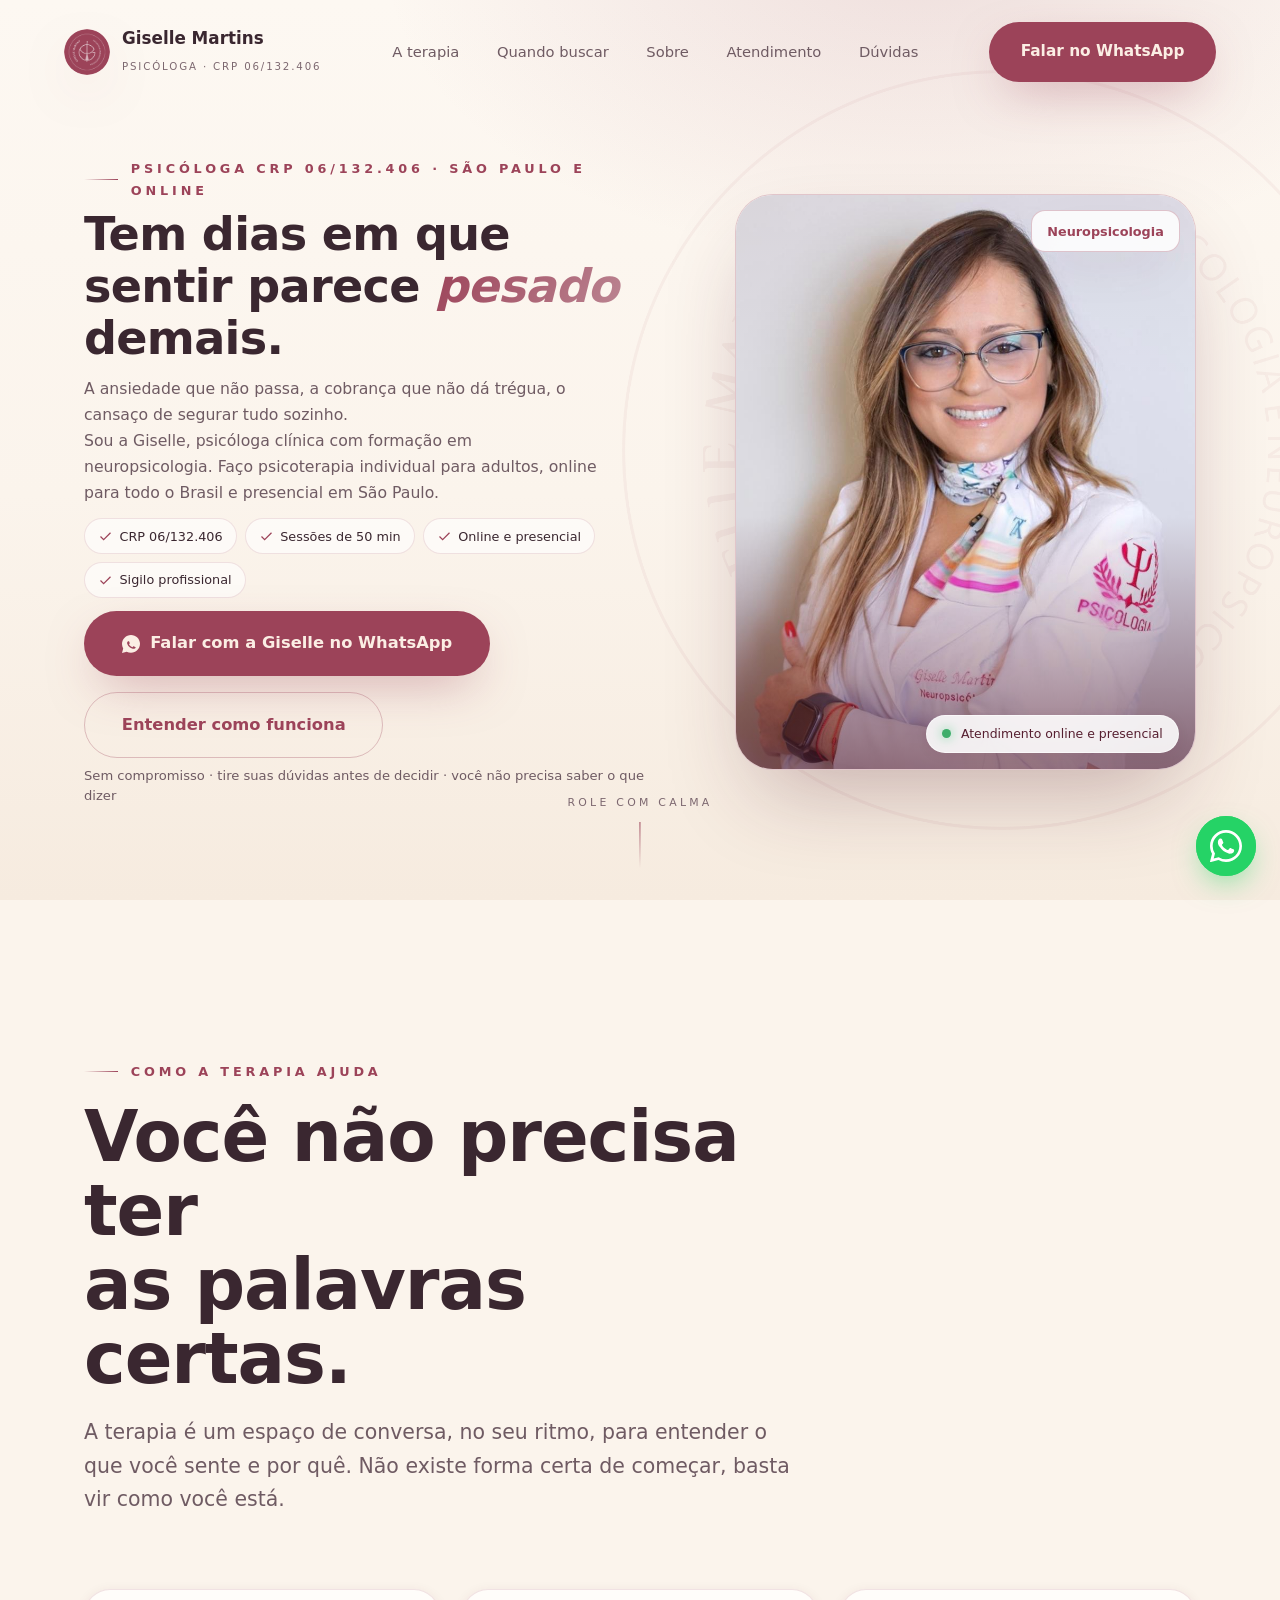
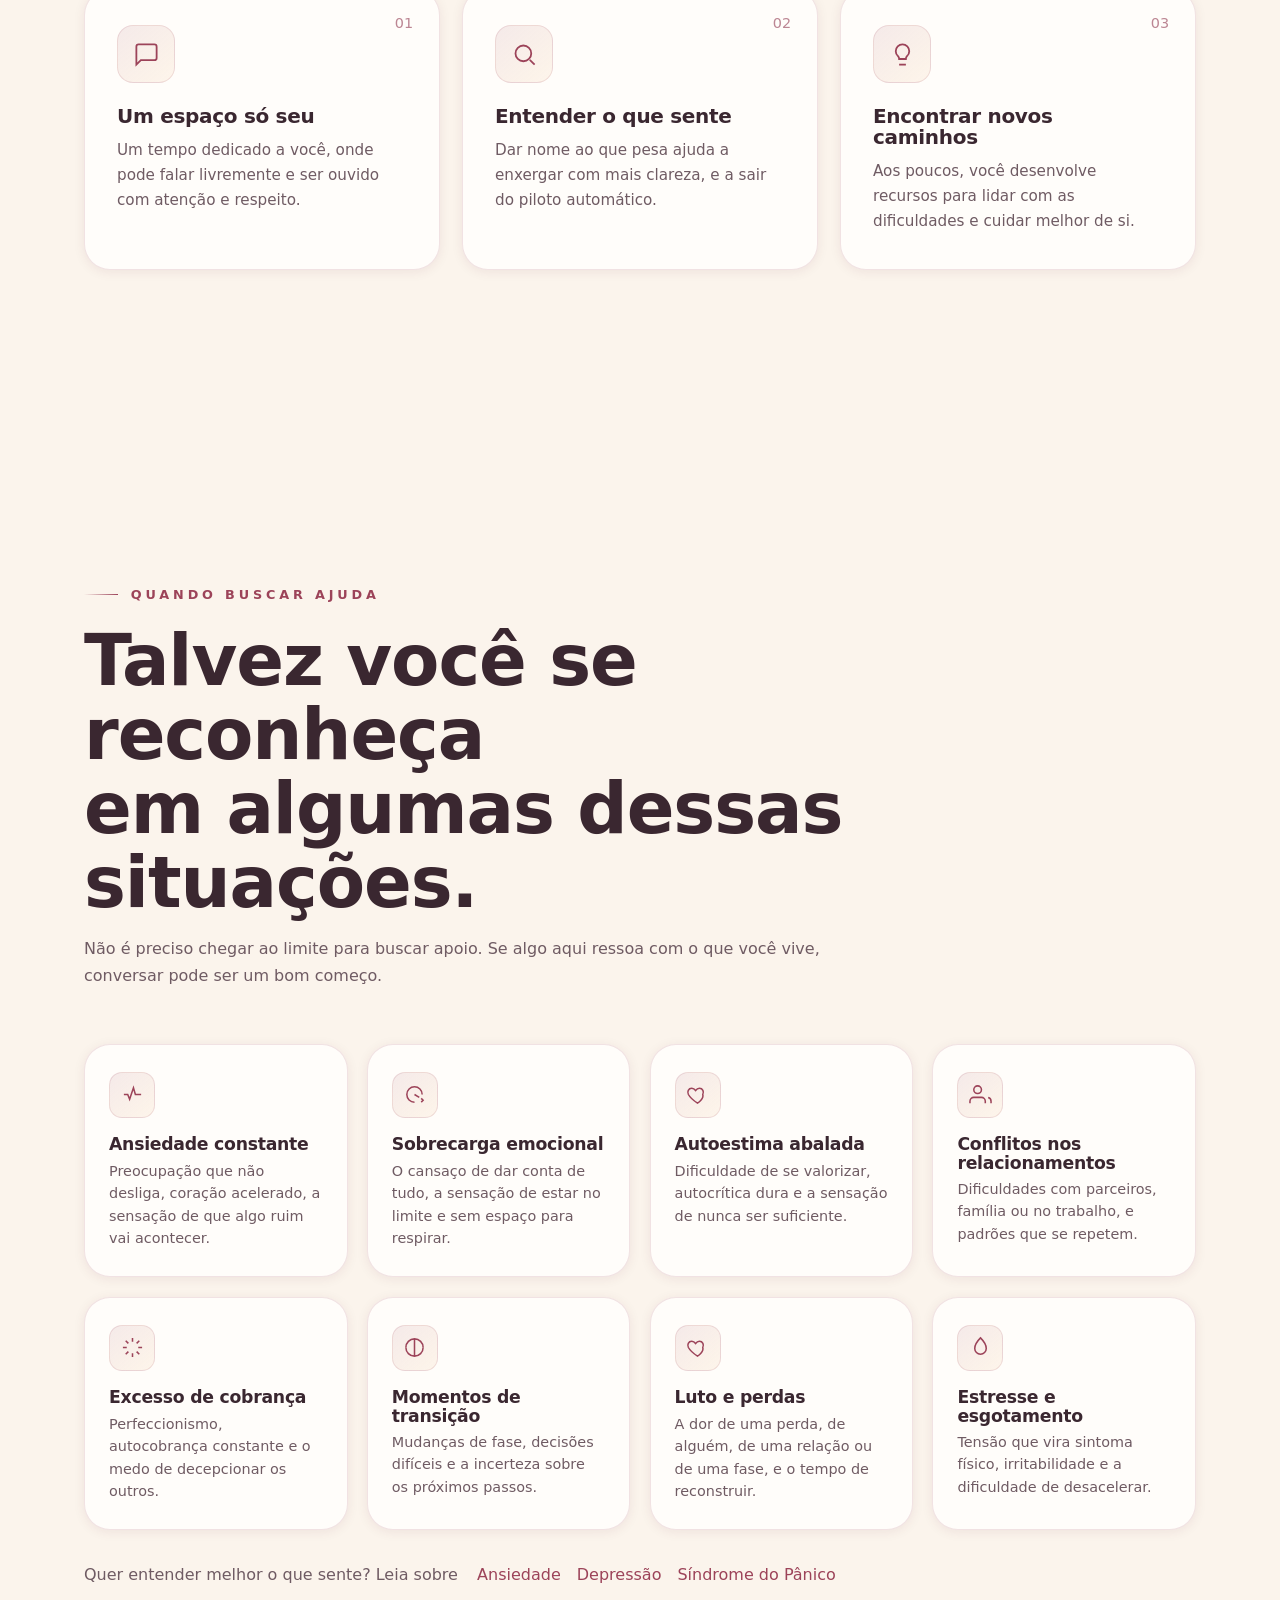
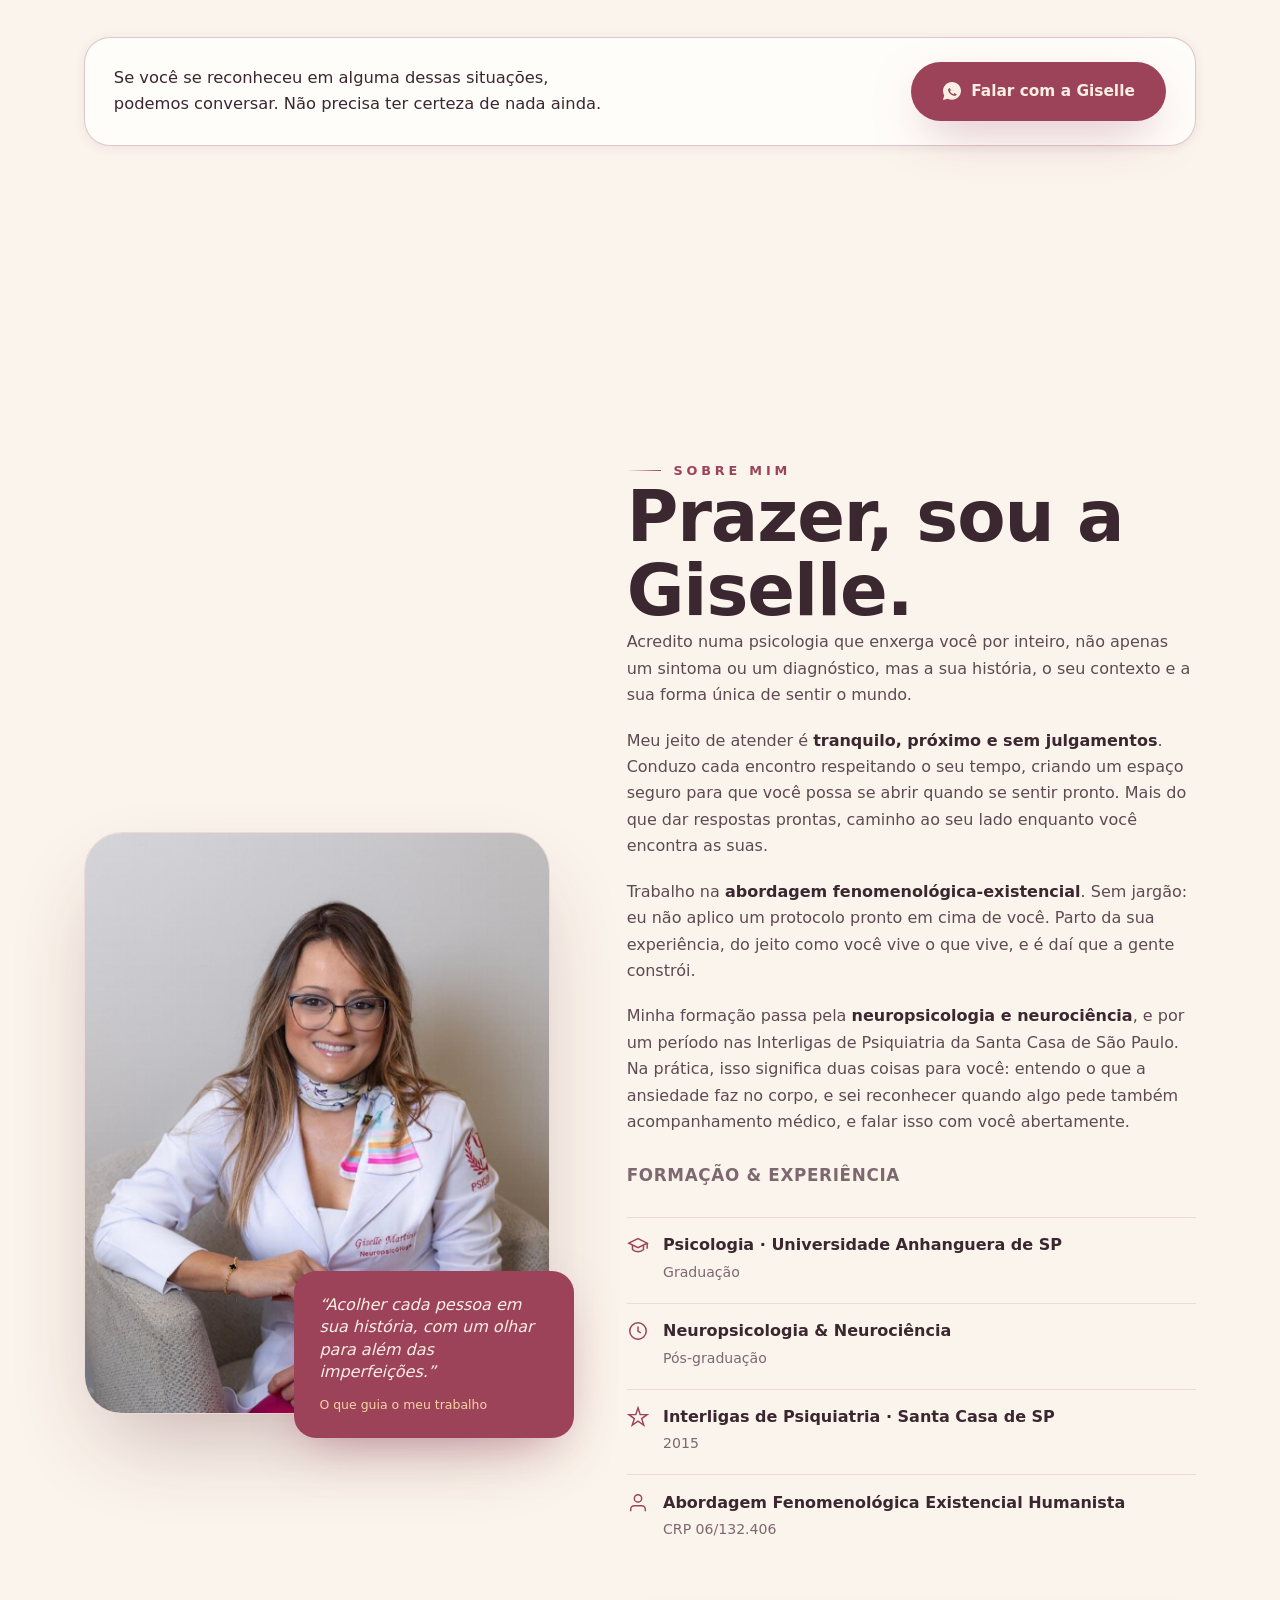
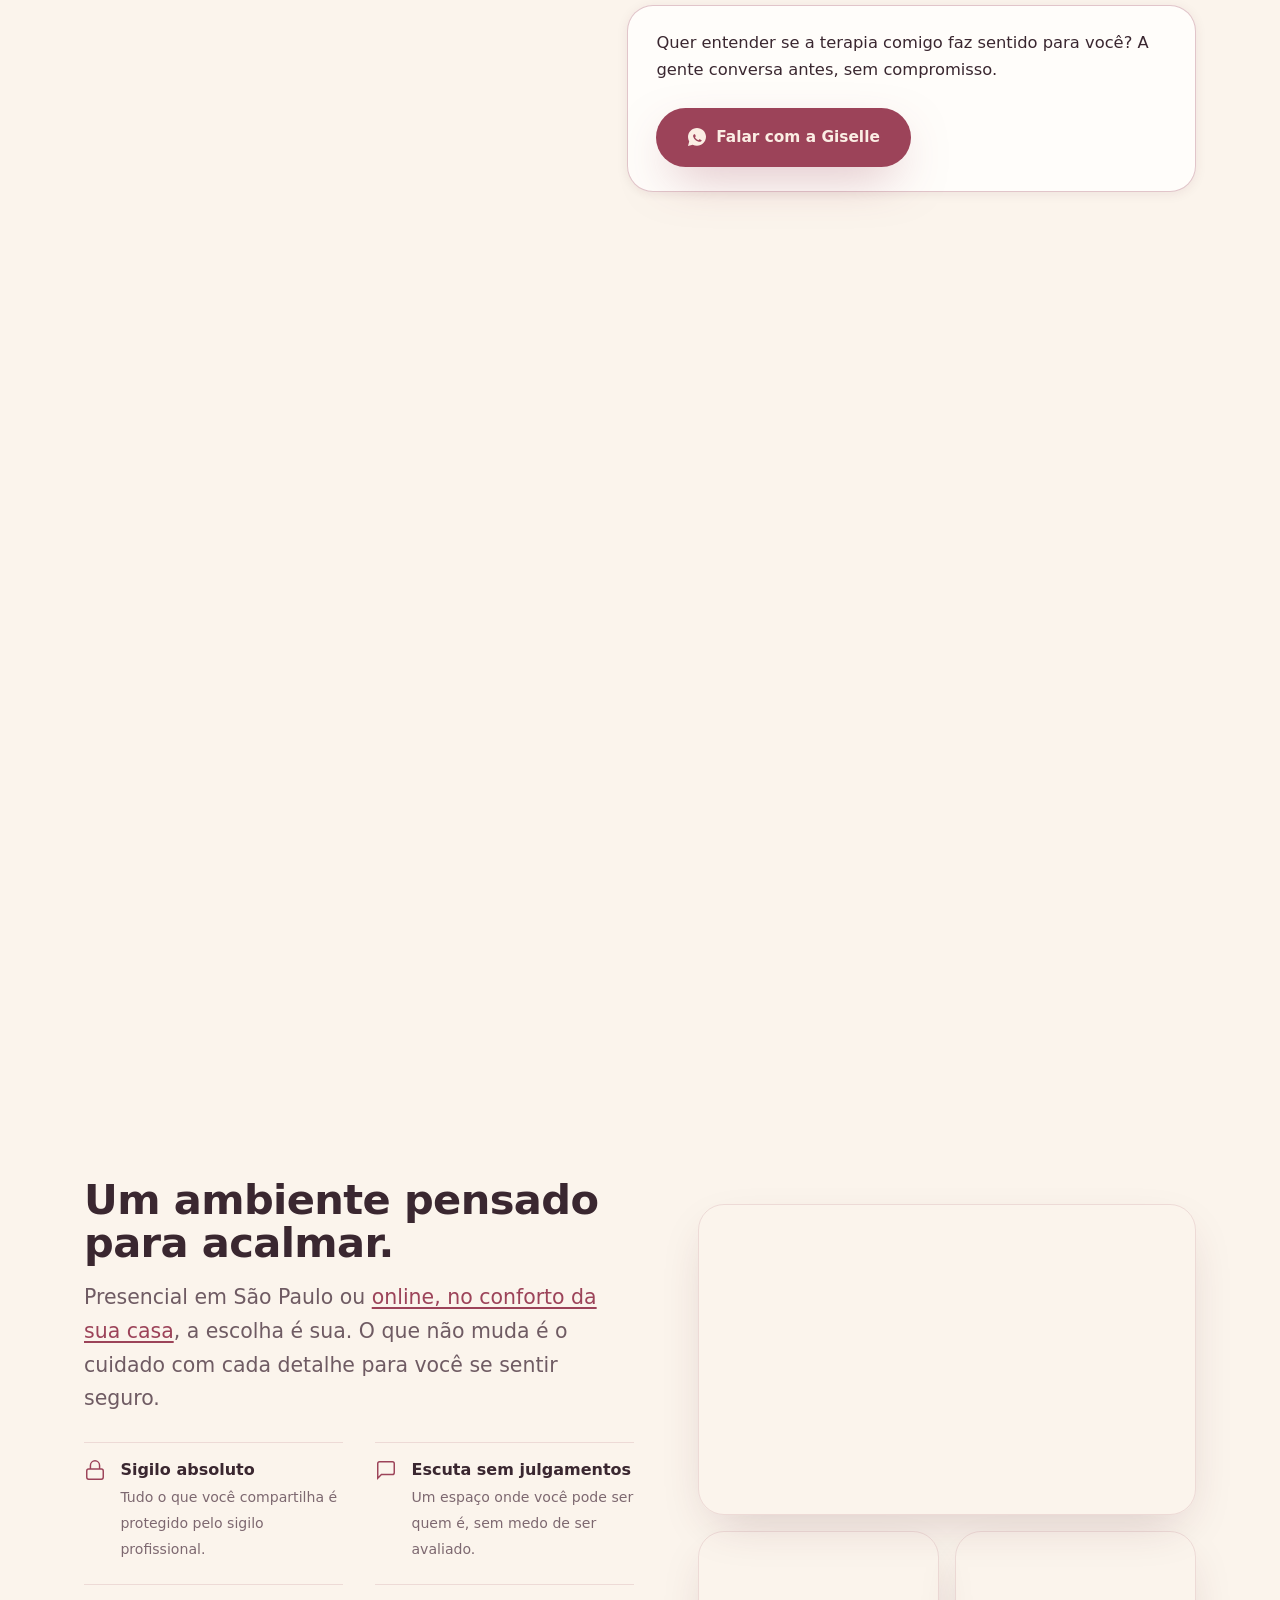
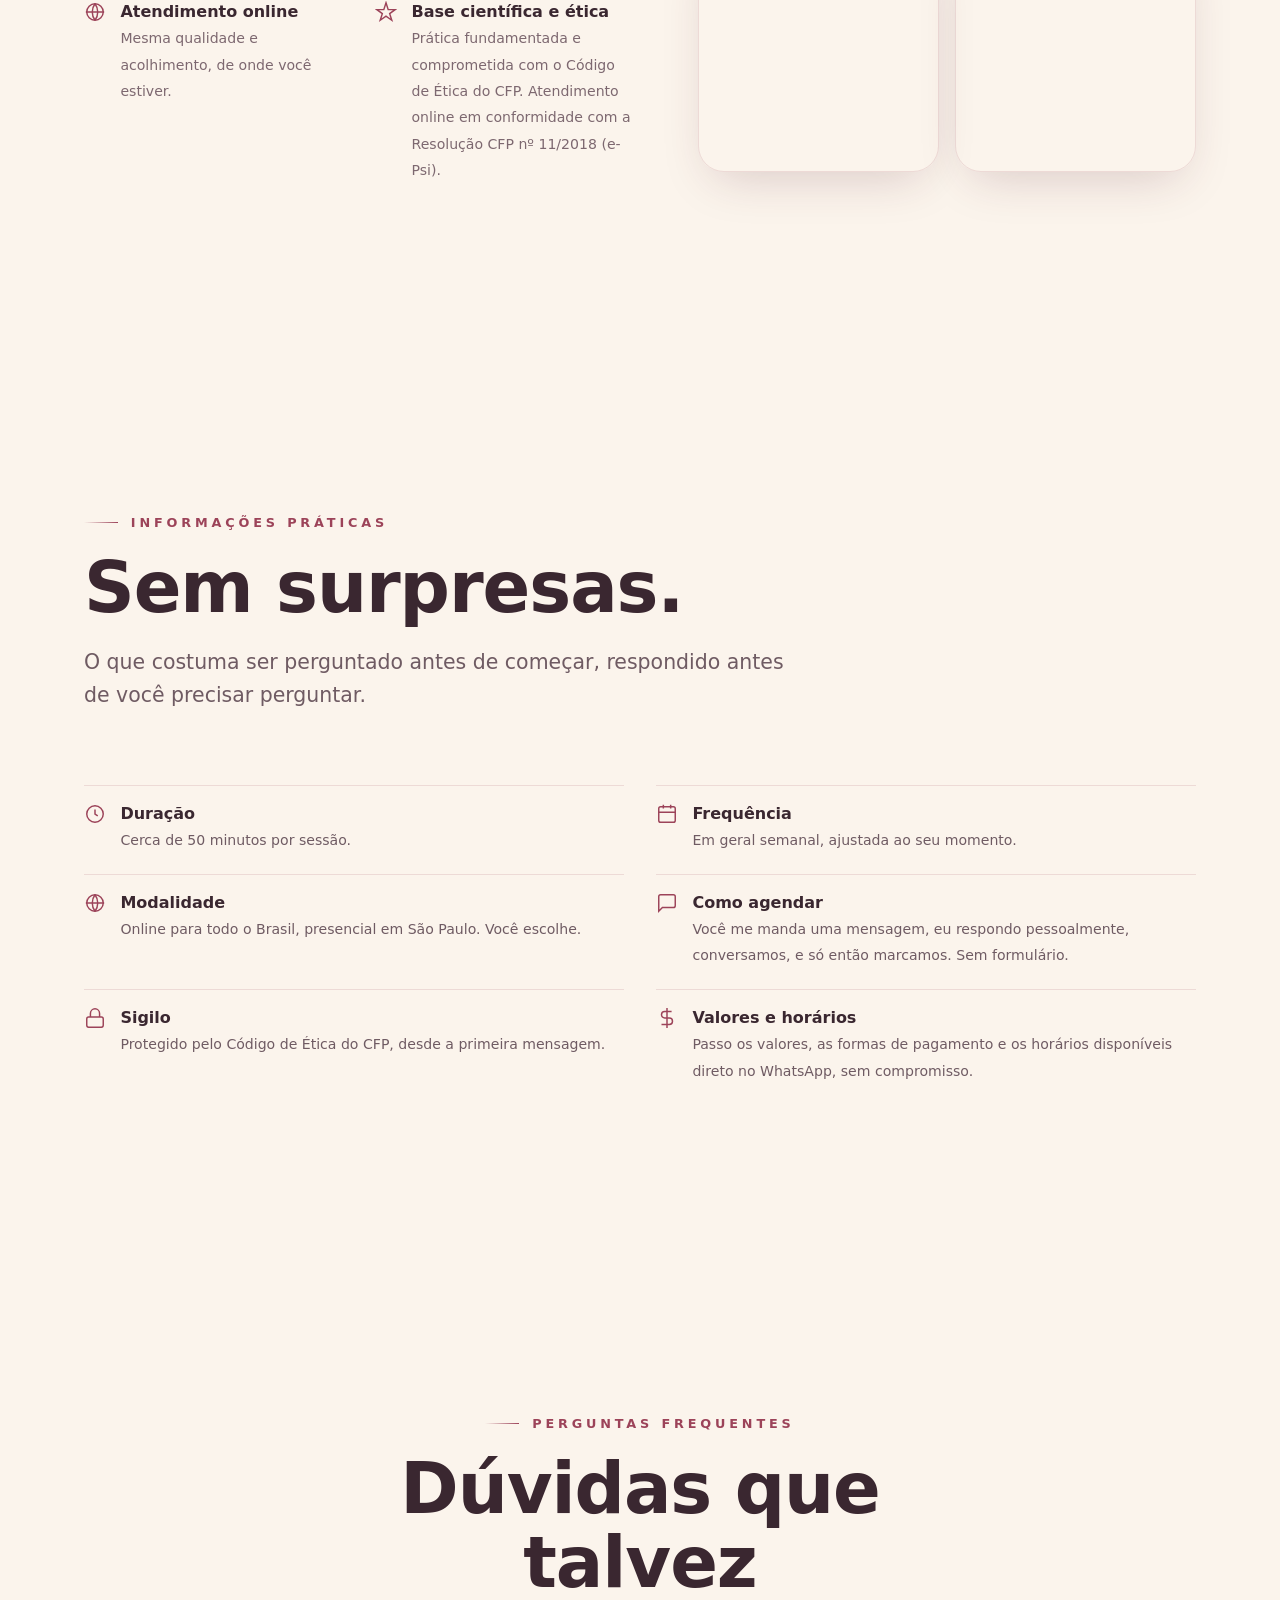
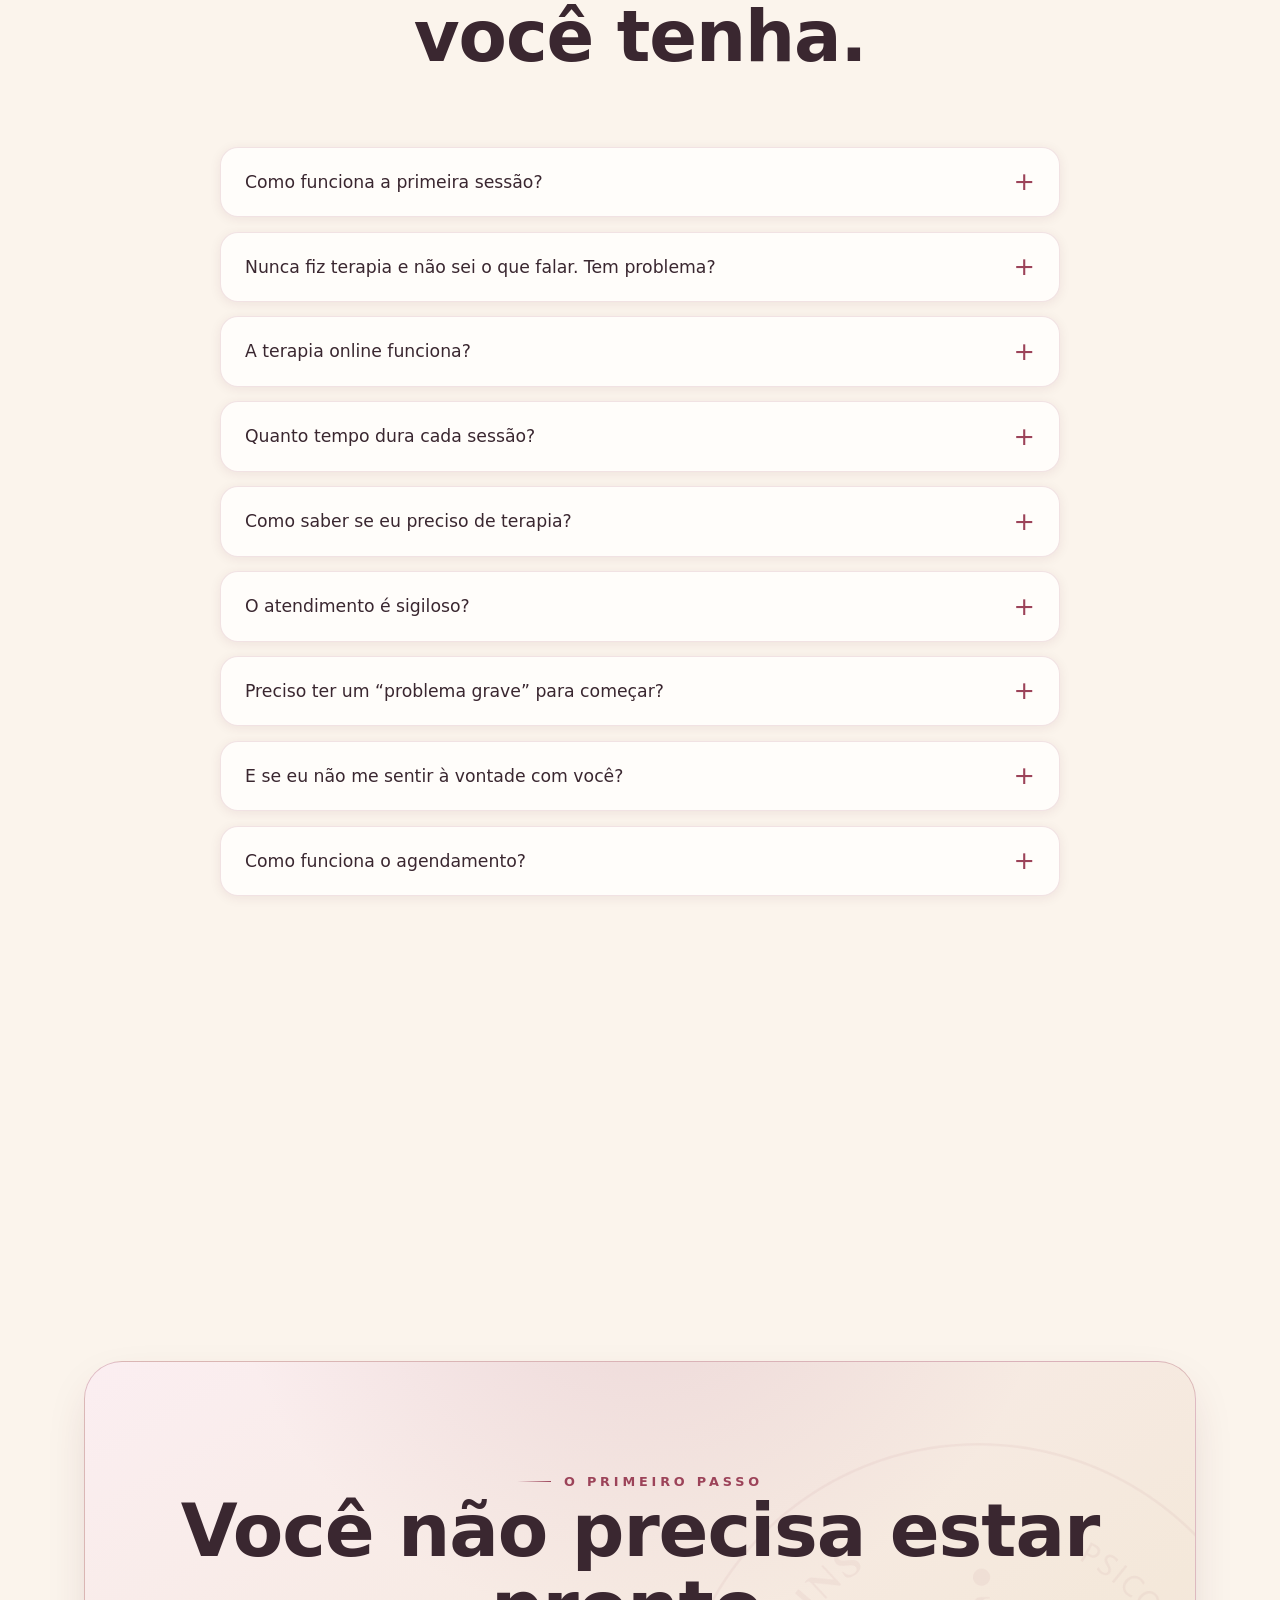
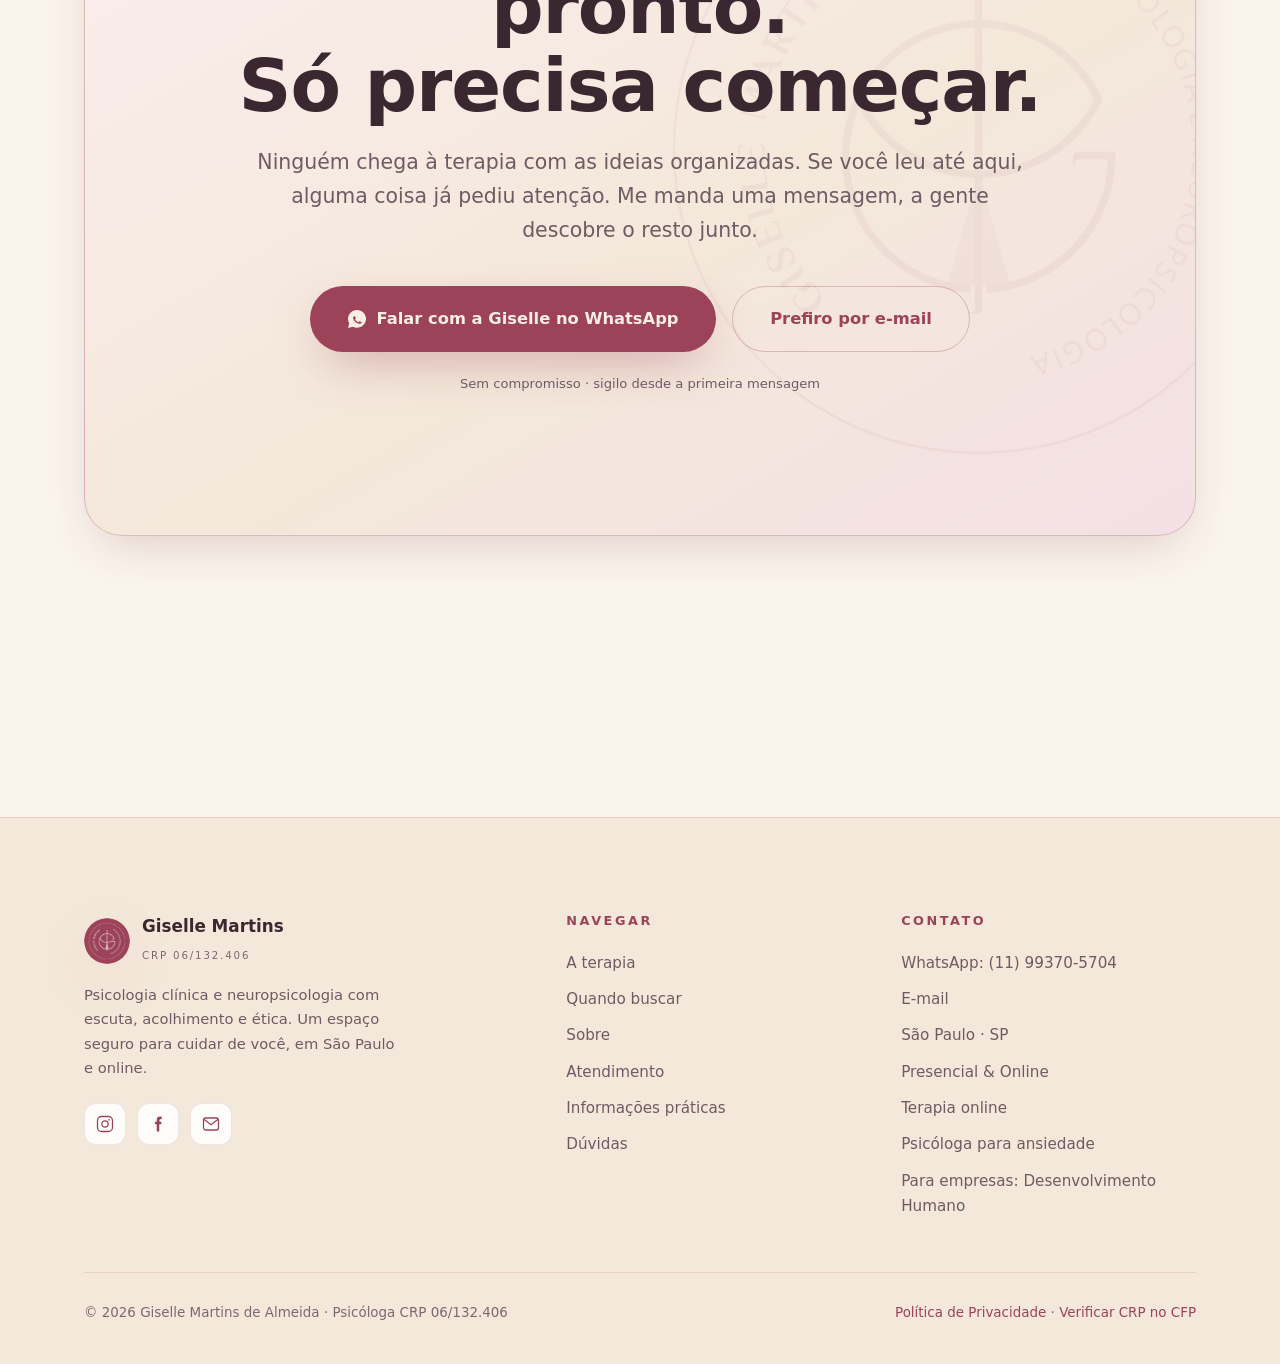
==== index.html @ bb8a92fe "Reestrutura o site para conversão: dobra, CTAs, tracking e páginas de aquisição Primeira dobra - CTA" ====
<!DOCTYPE html>
<html lang="pt-BR">
<head>
  <meta charset="UTF-8" />
  <meta name="viewport" content="width=device-width, initial-scale=1.0" />
  <!-- Google tag (gtag.js) -->
  <script async src="https://www.googletagmanager.com/gtag/js?id=G-RFCD1X5SDE"></script>
  <script>
    window.dataLayer = window.dataLayer || [];
    function gtag(){dataLayer.push(arguments);}
    gtag('js', new Date());
    gtag('config', 'G-RFCD1X5SDE');
  </script>
  <title>Psicóloga em São Paulo e Online | Giselle Martins, CRP 06/132.406</title>
  <meta name="description" content="Psicoterapia para ansiedade, sobrecarga e autoestima, com escuta e sem julgamentos. Giselle Martins, psicóloga clínica e neuropsicóloga (CRP 06/132.406). Online e presencial em São Paulo. Fale pelo WhatsApp, sem compromisso." />
  <meta name="author" content="Giselle Martins de Almeida" />
  <meta name="theme-color" content="#9c4359" />
  <link rel="canonical" href="https://psicologagisellemartins.com.br/" />
  <link rel="shortcut icon" href="assets/img/gm-logo.png" type="image/png" />
  <link rel="apple-touch-icon" href="apple-touch-icon.png" />

  <meta property="og:title" content="Giselle Martins · Psicologia clínica e Neuropsicologia" />
  <meta property="og:description" content="Um espaço de escuta e acolhimento para atravessar a ansiedade, a sobrecarga e os conflitos internos. Terapia online e presencial em São Paulo." />
  <meta property="og:type" content="website" />
  <meta property="og:locale" content="pt_BR" />
  <meta property="og:url" content="https://psicologagisellemartins.com.br/" />
  <meta property="og:image" content="https://psicologagisellemartins.com.br/assets/img/giselle-hero.jpg" />
  <meta name="twitter:card" content="summary_large_image" />
  <meta name="twitter:title" content="Giselle Martins · Psicologia clínica e Neuropsicologia" />
  <meta name="twitter:description" content="Um espaço de escuta e acolhimento para atravessar a ansiedade, a sobrecarga e os conflitos internos. Terapia online e presencial em São Paulo." />
  <meta name="twitter:image" content="https://psicologagisellemartins.com.br/assets/img/giselle-hero.jpg" />

  <link rel="preconnect" href="https://api.fontshare.com" crossorigin />
  <link rel="stylesheet" href="https://api.fontshare.com/v2/css?f[]=clash-display@400,500,600,700&f[]=satoshi@300,400,500,700&display=swap" />
  <link rel="stylesheet" href="assets/css/main.css" />

  <!-- TODO: CONFIRMAR COM GISELLE — assim que o endereço do consultório e os
       horários forem confirmados, preencher "streetAddress", "postalCode",
       "geo", "openingHoursSpecification" e "priceRange". Sem esses campos o
       perfil não é elegível ao pacote local do Google. Não preencher com
       dado presumido. -->
  <script type="application/ld+json">
  {
    "@context": "https://schema.org",
    "@type": "Psychologist",
    "@id": "https://psicologagisellemartins.com.br/#psicologa",
    "name": "Giselle Martins de Almeida",
    "alternateName": "Psicóloga Giselle Martins",
    "description": "Psicóloga clínica e neuropsicóloga, CRP 06/132.406. Psicoterapia individual para adultos — ansiedade, sobrecarga emocional, autoestima e relacionamentos. Online para todo o Brasil e presencial em São Paulo.",
    "url": "https://psicologagisellemartins.com.br/",
    "image": "https://psicologagisellemartins.com.br/assets/img/giselle-hero.jpg",
    "logo": "https://psicologagisellemartins.com.br/assets/img/gm-logo.png",
    "telephone": "+55-11-99370-5704",
    "email": "psicologagisellemartins.crp@gmail.com",
    "medicalSpecialty": "Psychiatric",
    "knowsLanguage": "pt-BR",
    "knowsAbout": ["Ansiedade", "Autoestima", "Relacionamentos", "Sobrecarga emocional", "Estresse e esgotamento", "Luto", "Neuropsicologia", "Psicoterapia fenomenológica existencial"],
    "hasCredential": [
      { "@type": "EducationalOccupationalCredential", "credentialCategory": "Registro profissional", "name": "CRP 06/132.406", "recognizedBy": { "@type": "Organization", "name": "Conselho Federal de Psicologia", "url": "https://cadastro.cfp.org.br/" } },
      { "@type": "EducationalOccupationalCredential", "credentialCategory": "Graduação", "name": "Psicologia", "educationalLevel": "Bacharelado", "recognizedBy": { "@type": "CollegeOrUniversity", "name": "Universidade Anhanguera de São Paulo" } },
      { "@type": "EducationalOccupationalCredential", "credentialCategory": "Pós-graduação", "name": "Neuropsicologia e Neurociência" }
    ],
    "availableService": [
      { "@type": "MedicalTherapy", "name": "Psicoterapia individual presencial", "howPerformed": "Sessões de 50 minutos, em geral semanais, em consultório em São Paulo." },
      { "@type": "MedicalTherapy", "name": "Psicoterapia individual online", "howPerformed": "Sessões de 50 minutos por videochamada, em conformidade com a Resolução CFP nº 11/2018 (e-Psi)." }
    ],
    "address": { "@type": "PostalAddress", "addressLocality": "São Paulo", "addressRegion": "SP", "addressCountry": "BR" },
    "areaServed": [
      { "@type": "City", "name": "São Paulo" },
      { "@type": "Country", "name": "Brasil" }
    ],
    "sameAs": ["https://www.instagram.com/psigisellemartins/", "https://www.facebook.com/psicologagisellemartins.crp/"]
  }
  </script>

  <script type="application/ld+json">
  {
    "@context": "https://schema.org",
    "@type": "FAQPage",
    "mainEntity": [
      { "@type": "Question", "name": "Como funciona a primeira sessão?", "acceptedAnswer": { "@type": "Answer", "text": "A primeira sessão é um momento de acolhimento e de conhecer um ao outro. Você conta, no seu ritmo, o que te trouxe até aqui, e conversamos sobre suas expectativas. Não há cobrança nem pressão, é o início de uma relação de confiança." } },
      { "@type": "Question", "name": "Nunca fiz terapia e não sei o que falar. Tem problema?", "acceptedAnswer": { "@type": "Answer", "text": "Nenhum. É o começo mais comum de todos. Você não precisa chegar com um roteiro pronto nem com um diagnóstico. A primeira conversa existe justamente para isso, e se você travar, eu ajudo a destravar. Faz parte do trabalho, não é um problema seu." } },
      { "@type": "Question", "name": "A terapia online funciona?", "acceptedAnswer": { "@type": "Answer", "text": "Sim. A psicoterapia online tem eficácia reconhecida e mantém o mesmo cuidado e sigilo do atendimento presencial. Basta um ambiente reservado e uma conexão de internet. O atendimento segue a Resolução CFP nº 11/2018 (e-Psi)." } },
      { "@type": "Question", "name": "Quanto tempo dura cada sessão?", "acceptedAnswer": { "@type": "Answer", "text": "Em geral, cada sessão dura cerca de 50 minutos, normalmente uma vez por semana. A frequência pode ser ajustada conforme o seu momento e as suas necessidades." } },
      { "@type": "Question", "name": "Como saber se eu preciso de terapia?", "acceptedAnswer": { "@type": "Answer", "text": "Você não precisa estar em crise para buscar ajuda. Se algo tem pesado, se sentimentos difíceis têm atrapalhado o seu dia a dia, ou se você simplesmente quer se conhecer melhor, a terapia pode ajudar. Na dúvida, uma conversa inicial já esclarece bastante." } },
      { "@type": "Question", "name": "O atendimento é sigiloso?", "acceptedAnswer": { "@type": "Answer", "text": "Totalmente. O sigilo é um princípio fundamental da psicologia e está previsto no Código de Ética profissional. Tudo o que é compartilhado nas sessões permanece protegido e confidencial, inclusive as mensagens trocadas antes de começar." } },
      { "@type": "Question", "name": "Preciso ter um problema grave para começar?", "acceptedAnswer": { "@type": "Answer", "text": "Não. A terapia é um cuidado com a sua saúde emocional, assim como cuidamos do corpo. Ansiedade, autoestima, relacionamentos, fases de mudança ou o desejo de autoconhecimento são motivos legítimos e suficientes." } },
      { "@type": "Question", "name": "E se eu não me sentir à vontade com você?", "acceptedAnswer": { "@type": "Answer", "text": "Acontece, e não é um fracasso. A relação terapêutica precisa de encaixe. Se depois de alguns encontros você sentir que não é comigo, pode me dizer com tranquilidade, e se quiser eu ajudo a encontrar outro profissional. Isso não me ofende: faz parte do cuidado." } },
      { "@type": "Question", "name": "Como funciona o agendamento?", "acceptedAnswer": { "@type": "Answer", "text": "Você me manda uma mensagem no WhatsApp, eu respondo pessoalmente, conversamos sobre o que você procura e sobre horários, e só então marcamos a primeira sessão. Não existe formulário nem compromisso automático." } }
    ]
  }
  </script>
</head>
<body>

  <!-- ============== LOADER ============== -->
  <div class="loader">
    <div class="loader__inner">
      <img class="loader__seal" src="assets/img/gm-simbolo-wine.png" alt="" width="1470" height="1470" />
      <div class="loader__mark">Giselle <span>Martins</span></div>
      <div class="loader__bar"><i></i></div>
      <div class="loader__sub">Respire fundo · você chegou</div>
    </div>
  </div>

  <!-- ============== AMBIENTE ============== -->
  <div class="ambient" aria-hidden="true">
    <div class="orb orb--1"></div>
    <div class="orb orb--2"></div>
    <div class="orb orb--3"></div>
  </div>
  <div class="grain" aria-hidden="true"></div>

  <!-- ============== NAV ============== -->
  <header class="nav">
    <a class="brand" href="#top" aria-label="Início">
      <img class="brand__logo" src="assets/img/gm-badge.png" alt="Giselle Martins" width="240" height="240" />
      <span>
        <span class="brand__name">Giselle Martins</span><br />
        <span class="brand__crp">Psicóloga · CRP 06/132.406</span>
      </span>
    </a>
    <nav class="nav__links" aria-label="Navegação principal">
      <a class="nav__link" href="#ajuda">A terapia</a>
      <a class="nav__link" href="#demandas">Quando buscar</a>
      <a class="nav__link" href="#sobre">Sobre</a>
      <a class="nav__link" href="#processo">Atendimento</a>
      <a class="nav__link" href="#faq">Dúvidas</a>
    </nav>
    <a class="btn btn--primary nav__cta" data-cta-loc="nav" href="https://wa.me/5511993705704?text=Ol%C3%A1%2C%20Giselle.%20Vim%20pelo%20site%20e%20queria%20saber%20sobre%20hor%C3%A1rios%20e%20como%20funciona." target="_blank" rel="noopener">Falar no WhatsApp</a>
    <button class="nav__burger" aria-label="Abrir menu"><span></span><span></span><span></span></button>
  </header>

  <div class="mobile-menu">
    <a href="#ajuda">A terapia</a>
    <a href="#demandas">Quando buscar</a>
    <a href="#sobre">Sobre</a>
    <a href="#processo">Atendimento</a>
    <a href="#pratico">Valores e horários</a>
    <a href="#faq">Dúvidas</a>
    <a class="mobile-menu__cta" data-cta-loc="menu_mobile" href="https://wa.me/5511993705704?text=Ol%C3%A1%2C%20Giselle.%20Vim%20pelo%20site%20e%20gostaria%20de%20conversar." target="_blank" rel="noopener">Falar no WhatsApp</a>
  </div>

  <main id="top">

    <!-- ============== 1. HERO · identificação emocional ============== -->
    <section class="hero" id="hero">
      <div class="wrap hero__grid">
        <div class="hero__content">
          <!-- identidade compacta: só aparece no mobile, onde o retrato sai da dobra -->
          <div class="hero__id">
            <img src="assets/img/giselle-hero.jpg" alt="Giselle Martins, psicóloga" width="869" height="1280" fetchpriority="high" />
            <div>
              <b>Giselle Martins</b>
              <span>Psicóloga · CRP 06/132.406</span>
            </div>
          </div>

          <!-- o nome já está no logo da navbar; aqui entra só o que falta:
               registro profissional + onde atende -->
          <span class="eyebrow hero__intro">Psicóloga CRP 06/132.406 · São Paulo e online</span>

          <h1>
            <span class="line"><span>Tem dias em que</span></span>
            <span class="line"><span>sentir parece <em class="grad-text italic-serif">pesado</em></span></span>
            <span class="line"><span>demais.</span></span>
          </h1>

          <p class="lead hero__intro">
            A ansiedade que não passa, a cobrança que não dá trégua, o cansaço de segurar tudo sozinho.
            <br />
            Sou a Giselle, psicóloga clínica com formação em neuropsicologia. Faço psicoterapia
            individual para adultos, online para todo o Brasil e presencial em São Paulo.
          </p>

          <!-- prova ANTES da ação: fatos verificáveis, não adjetivos -->
          <div class="hero__assur">
            <span><svg viewBox="0 0 24 24" fill="none" stroke="currentColor" stroke-width="2"><path d="M20 6L9 17l-5-5"/></svg>CRP 06/132.406</span>
            <span><svg viewBox="0 0 24 24" fill="none" stroke="currentColor" stroke-width="2"><path d="M20 6L9 17l-5-5"/></svg>Sessões de 50 min</span>
            <span><svg viewBox="0 0 24 24" fill="none" stroke="currentColor" stroke-width="2"><path d="M20 6L9 17l-5-5"/></svg>Online e presencial</span>
            <span><svg viewBox="0 0 24 24" fill="none" stroke="currentColor" stroke-width="2"><path d="M20 6L9 17l-5-5"/></svg>Sigilo profissional</span>
          </div>

          <div class="hero__actions" data-cta-loc="hero">
            <a class="btn btn--primary btn--lg" href="https://wa.me/5511993705704?text=Ol%C3%A1%2C%20Giselle.%20Vim%20pelo%20site%20e%20gostaria%20de%20conversar%20sobre%20come%C3%A7ar%20a%20terapia." target="_blank" rel="noopener">
              <svg viewBox="0 0 24 24" fill="currentColor"><path d="M12 0C5.4 0 0 5.4 0 12c0 2.1.6 4.1 1.6 5.9L0 24l6.3-1.6c1.7.9 3.7 1.4 5.7 1.4 6.6 0 12-5.4 12-12S18.6 0 12 0zm6 17c-.3.7-1.5 1.4-2 1.4-.5.1-1.1.1-1.8-.1-.4-.1-.9-.3-1.6-.6-2.8-1.2-4.6-4-4.7-4.2-.1-.2-1.1-1.5-1.1-2.8 0-1.3.7-2 .9-2.2.2-.3.5-.3.7-.3h.5c.2 0 .4 0 .6.5l.8 1.9c.1.2.1.3 0 .5l-.4.6-.3.3c-.1.1-.3.3-.1.6.2.3.8 1.3 1.7 2.1 1.2 1 2.1 1.4 2.4 1.5.3.1.5.1.6-.1l.9-1c.2-.3.4-.2.6-.1l1.8.9c.3.1.5.2.6.3.1.3.1.7-.1 1.2z"/></svg>
              Falar com a Giselle no WhatsApp
            </a>
            <a class="btn btn--ghost btn--lg" href="#ajuda">Entender como funciona</a>
          </div>

          <p class="hero__micro">Sem compromisso &middot; tire suas dúvidas antes de decidir &middot; você não precisa saber o que dizer</p>
        </div>

        <div class="hero__portrait">
          <div class="hero__chip hero__chip--2"><b>Neuropsicologia</b></div>
          <div class="portrait-card">
            <img src="assets/img/giselle-hero.jpg" alt="Giselle Martins, psicóloga clínica e neuropsicóloga" width="869" height="1280" fetchpriority="high" />
            <div class="portrait-badge"><i></i><span>Atendimento online e presencial</span></div>
          </div>
        </div>
      </div>
      <div class="scroll-hint">Role com calma<i></i></div>
    </section>

    <!-- ============== 2. COMO A TERAPIA AJUDA ============== -->
    <section class="section-pad" id="ajuda">
      <div class="wrap">
        <div class="section-head">
          <span class="eyebrow reveal">Como a terapia ajuda</span>
          <h2 class="display-2 reveal" data-delay="1">Você não precisa ter<br />as palavras certas.</h2>
          <p class="lead reveal" data-delay="2">
            A terapia é um espaço de conversa, no seu ritmo, para entender o que você sente e por quê.
            Não existe forma certa de começar, basta vir como você está.
          </p>
        </div>
        <div class="cards">
          <article class="card-3d reveal" data-tilt data-delay="1">
            <span class="card-3d__num">01</span>
            <div class="card-3d__icon"><svg viewBox="0 0 24 24" fill="none" stroke="currentColor" stroke-width="1.6"><path d="M21 15a2 2 0 0 1-2 2H7l-4 4V5a2 2 0 0 1 2-2h14a2 2 0 0 1 2 2z"/></svg></div>
            <h3>Um espaço só seu</h3>
            <p>Um tempo dedicado a você, onde pode falar livremente e ser ouvido com atenção e respeito.</p>
          </article>
          <article class="card-3d reveal" data-tilt data-delay="2">
            <span class="card-3d__num">02</span>
            <div class="card-3d__icon"><svg viewBox="0 0 24 24" fill="none" stroke="currentColor" stroke-width="1.6"><circle cx="11" cy="11" r="7"/><path d="M21 21l-4.3-4.3"/></svg></div>
            <h3>Entender o que sente</h3>
            <p>Dar nome ao que pesa ajuda a enxergar com mais clareza, e a sair do piloto automático.</p>
          </article>
          <article class="card-3d reveal" data-tilt data-delay="3">
            <span class="card-3d__num">03</span>
            <div class="card-3d__icon"><svg viewBox="0 0 24 24" fill="none" stroke="currentColor" stroke-width="1.6"><path d="M12 3a6 6 0 0 0-6 6c0 2 1 3.5 2 4.5.7.7 1 1.3 1 2.5h6c0-1.2.3-1.8 1-2.5 1-1 2-2.5 2-4.5a6 6 0 0 0-6-6z"/><path d="M9 21h6"/></svg></div>
            <h3>Encontrar novos caminhos</h3>
            <p>Aos poucos, você desenvolve recursos para lidar com as dificuldades e cuidar melhor de si.</p>
          </article>
        </div>
      </div>
    </section>

    <!-- ============== 3. DEMANDAS · você se reconhece? ============== -->
    <section class="section-pad" id="demandas">
      <div class="wrap">
        <div class="section-intro reveal">
          <span class="eyebrow">Quando buscar ajuda</span>
          <h2 class="display-2" style="margin-top:1.2rem;">Talvez você se reconheça<br />em algumas dessas situações.</h2>
          <p>Não é preciso chegar ao limite para buscar apoio. Se algo aqui ressoa com o que você vive, conversar pode ser um bom começo.</p>
        </div>
        <div class="needs">
          <article class="need reveal">
            <div class="need__icon"><svg viewBox="0 0 24 24" fill="none" stroke="currentColor" stroke-width="1.6"><path d="M3 12h4l2 5 4-12 2 7h6"/></svg></div>
            <h3>Ansiedade constante</h3>
            <p>Preocupação que não desliga, coração acelerado, a sensação de que algo ruim vai acontecer.</p>
          </article>
          <article class="need reveal" data-delay="1">
            <div class="need__icon"><svg viewBox="0 0 24 24" fill="none" stroke="currentColor" stroke-width="1.6"><path d="M20 12a8 8 0 1 0-8 8"/><path d="M12 12l5 3"/><path d="M19 16l2 2-2 2"/></svg></div>
            <h3>Sobrecarga emocional</h3>
            <p>O cansaço de dar conta de tudo, a sensação de estar no limite e sem espaço para respirar.</p>
          </article>
          <article class="need reveal" data-delay="2">
            <div class="need__icon"><svg viewBox="0 0 24 24" fill="none" stroke="currentColor" stroke-width="1.6"><path d="M12 21s-7-4.5-9.5-9C1 9 2.5 5.5 6 5.5c2 0 3.2 1.2 4 2.3.8-1.1 2-2.3 4-2.3 3.5 0 5 3.5 3.5 6.5C19 16.5 12 21 12 21z"/></svg></div>
            <h3>Autoestima abalada</h3>
            <p>Dificuldade de se valorizar, autocrítica dura e a sensação de nunca ser suficiente.</p>
          </article>
          <article class="need reveal" data-delay="3">
            <div class="need__icon"><svg viewBox="0 0 24 24" fill="none" stroke="currentColor" stroke-width="1.6"><path d="M17 21v-2a4 4 0 0 0-4-4H5a4 4 0 0 0-4 4v2"/><circle cx="9" cy="7" r="4"/><path d="M23 21v-2a4 4 0 0 0-3-3.87"/></svg></div>
            <h3>Conflitos nos relacionamentos</h3>
            <p>Dificuldades com parceiros, família ou no trabalho, e padrões que se repetem.</p>
          </article>
          <article class="need reveal">
            <div class="need__icon"><svg viewBox="0 0 24 24" fill="none" stroke="currentColor" stroke-width="1.6"><path d="M12 2v4M12 18v4M4.9 4.9l2.8 2.8M16.3 16.3l2.8 2.8M2 12h4M18 12h4M4.9 19.1l2.8-2.8M16.3 7.7l2.8-2.8"/></svg></div>
            <h3>Excesso de cobrança</h3>
            <p>Perfeccionismo, autocobrança constante e o medo de decepcionar os outros.</p>
          </article>
          <article class="need reveal" data-delay="1">
            <div class="need__icon"><svg viewBox="0 0 24 24" fill="none" stroke="currentColor" stroke-width="1.6"><path d="M3 12a9 9 0 0 1 9-9 9 9 0 0 1 9 9"/><path d="M3 12a9 9 0 0 0 9 9 9 9 0 0 0 9-9"/><path d="M12 3v18"/></svg></div>
            <h3>Momentos de transição</h3>
            <p>Mudanças de fase, decisões difíceis e a incerteza sobre os próximos passos.</p>
          </article>
          <article class="need reveal" data-delay="2">
            <div class="need__icon"><svg viewBox="0 0 24 24" fill="none" stroke="currentColor" stroke-width="1.6"><path d="M12 21s-7-4.5-9.5-9C1 9 2.5 5.5 6 5.5c2 0 3.2 1.2 4 2.3.8-1.1 2-2.3 4-2.3 3.5 0 5 3.5 3.5 6.5C19 16.5 12 21 12 21z"/></svg></div>
            <h3>Luto e perdas</h3>
            <p>A dor de uma perda, de alguém, de uma relação ou de uma fase, e o tempo de reconstruir.</p>
          </article>
          <article class="need reveal" data-delay="3">
            <div class="need__icon"><svg viewBox="0 0 24 24" fill="none" stroke="currentColor" stroke-width="1.6"><path d="M12 2s6 6 6 11a6 6 0 0 1-12 0c0-5 6-11 6-11z"/></svg></div>
            <h3>Estresse e esgotamento</h3>
            <p>Tensão que vira sintoma físico, irritabilidade e a dificuldade de desacelerar.</p>
          </article>
        </div>
        <div class="needs-note reveal">
          <span>Quer entender melhor o que sente? Leia sobre</span>
          <span class="reads">
            <a href="artigos/ansiedade.html">Ansiedade</a>
            <a href="artigos/depressao.html">Depressão</a>
            <a href="artigos/sindrome-do-panico.html">Síndrome do Pânico</a>
          </span>
        </div>

        <div class="inline-cta reveal" data-cta-loc="apos_demandas">
          <p>Se você se reconheceu em alguma dessas situações, podemos conversar. Não precisa ter certeza de nada ainda.</p>
          <a class="btn btn--primary" href="https://wa.me/5511993705704?text=Ol%C3%A1%2C%20Giselle.%20Me%20reconheci%20no%20que%20voc%C3%AA%20descreve%20no%20site%20e%20gostaria%20de%20conversar." target="_blank" rel="noopener">
            <svg viewBox="0 0 24 24" fill="currentColor"><path d="M12 0C5.4 0 0 5.4 0 12c0 2.1.6 4.1 1.6 5.9L0 24l6.3-1.6c1.7.9 3.7 1.4 5.7 1.4 6.6 0 12-5.4 12-12S18.6 0 12 0zm6 17c-.3.7-1.5 1.4-2 1.4-.5.1-1.1.1-1.8-.1-.4-.1-.9-.3-1.6-.6-2.8-1.2-4.6-4-4.7-4.2-.1-.2-1.1-1.5-1.1-2.8 0-1.3.7-2 .9-2.2.2-.3.5-.3.7-.3h.5c.2 0 .4 0 .6.5l.8 1.9c.1.2.1.3 0 .5l-.4.6-.3.3c-.1.1-.3.3-.1.6.2.3.8 1.3 1.7 2.1 1.2 1 2.1 1.4 2.4 1.5.3.1.5.1.6-.1l.9-1c.2-.3.4-.2.6-.1l1.8.9c.3.1.5.2.6.3.1.3.1.7-.1 1.2z"/></svg>
            Falar com a Giselle
          </a>
        </div>
      </div>
    </section>

    <!-- ============== 4. SOBRE · filosofia primeiro, formação depois ============== -->
    <section class="section-pad" id="sobre">
      <div class="wrap about__grid">
        <div class="about__media reveal">
          <div class="about__photo"><img src="assets/img/giselle-sobre.jpg" alt="Giselle Martins, psicóloga, em seu consultório" width="995" height="1280" loading="lazy" decoding="async" /></div>
          <div class="about__quote">
            <p>“Acolher cada pessoa em sua história, com um olhar para além das imperfeições.”</p>
            <cite>O que guia o meu trabalho</cite>
          </div>
        </div>
        <div class="about__text">
          <span class="eyebrow reveal">Sobre mim</span>
          <h2 class="display-2 reveal" data-delay="1">Prazer, sou a Giselle.</h2>
          <p class="reveal" data-delay="2">
            Acredito numa psicologia que enxerga você por inteiro, não apenas um sintoma ou um diagnóstico,
            mas a sua história, o seu contexto e a sua forma única de sentir o mundo.
          </p>
          <p class="reveal" data-delay="2">
            Meu jeito de atender é <strong>tranquilo, próximo e sem julgamentos</strong>. Conduzo cada encontro
            respeitando o seu tempo, criando um espaço seguro para que você possa se abrir quando se sentir pronto.
            Mais do que dar respostas prontas, caminho ao seu lado enquanto você encontra as suas.
          </p>
          <p class="reveal" data-delay="2">
            Trabalho na <strong>abordagem fenomenológica-existencial</strong>. Sem jargão: eu não aplico um
            protocolo pronto em cima de você. Parto da sua experiência, do jeito como você vive o que vive,
            e é daí que a gente constrói.
          </p>
          <p class="reveal" data-delay="2">
            Minha formação passa pela <strong>neuropsicologia e neurociência</strong>, e por um período nas
            Interligas de Psiquiatria da Santa Casa de São Paulo. Na prática, isso significa duas coisas para
            você: entendo o que a ansiedade faz no corpo, e sei reconhecer quando algo pede também
            acompanhamento médico, e falar isso com você abertamente.
          </p>

          <h3 class="reveal" data-delay="3" style="font-size:1.05rem;letter-spacing:.04em;text-transform:uppercase;color:var(--txt-faint);margin:2rem 0 .4rem;">Formação &amp; experiência</h3>
          <div class="credentials reveal" data-delay="3">
            <div class="credential">
              <svg viewBox="0 0 24 24" fill="none" stroke="currentColor" stroke-width="1.6"><path d="M22 10v6M2 10l10-5 10 5-10 5z"/><path d="M6 12v5c3 3 9 3 12 0v-5"/></svg>
              <div><b>Psicologia · Universidade Anhanguera de SP</b><span>Graduação</span></div>
            </div>
            <div class="credential">
              <svg viewBox="0 0 24 24" fill="none" stroke="currentColor" stroke-width="1.6"><circle cx="12" cy="12" r="9"/><path d="M12 7v5l3 2"/></svg>
              <div><b>Neuropsicologia &amp; Neurociência</b><span>Pós-graduação</span></div>
            </div>
            <div class="credential">
              <svg viewBox="0 0 24 24" fill="none" stroke="currentColor" stroke-width="1.6"><path d="M12 2l2.4 7.4H22l-6 4.4 2.3 7.2L12 16.6 5.7 21l2.3-7.2-6-4.4h7.6z"/></svg>
              <div><b>Interligas de Psiquiatria · Santa Casa de SP</b><span>2015</span></div>
            </div>
            <div class="credential">
              <svg viewBox="0 0 24 24" fill="none" stroke="currentColor" stroke-width="1.6"><path d="M20 21v-2a4 4 0 0 0-4-4H8a4 4 0 0 0-4 4v2"/><circle cx="12" cy="7" r="4"/></svg>
              <div><b>Abordagem Fenomenológica Existencial Humanista</b><span>CRP 06/132.406</span></div>
            </div>
          </div>

          <div class="inline-cta reveal" data-cta-loc="apos_sobre">
            <p>Quer entender se a terapia comigo faz sentido para você? A gente conversa antes, sem compromisso.</p>
            <a class="btn btn--primary" href="https://wa.me/5511993705704?text=Ol%C3%A1%2C%20Giselle.%20Li%20sobre%20o%20seu%20trabalho%20no%20site%20e%20gostaria%20de%20conversar." target="_blank" rel="noopener">
              <svg viewBox="0 0 24 24" fill="currentColor"><path d="M12 0C5.4 0 0 5.4 0 12c0 2.1.6 4.1 1.6 5.9L0 24l6.3-1.6c1.7.9 3.7 1.4 5.7 1.4 6.6 0 12-5.4 12-12S18.6 0 12 0zm6 17c-.3.7-1.5 1.4-2 1.4-.5.1-1.1.1-1.8-.1-.4-.1-.9-.3-1.6-.6-2.8-1.2-4.6-4-4.7-4.2-.1-.2-1.1-1.5-1.1-2.8 0-1.3.7-2 .9-2.2.2-.3.5-.3.7-.3h.5c.2 0 .4 0 .6.5l.8 1.9c.1.2.1.3 0 .5l-.4.6-.3.3c-.1.1-.3.3-.1.6.2.3.8 1.3 1.7 2.1 1.2 1 2.1 1.4 2.4 1.5.3.1.5.1.6-.1l.9-1c.2-.3.4-.2.6-.1l1.8.9c.3.1.5.2.6.3.1.3.1.7-.1 1.2z"/></svg>
              Falar com a Giselle
            </a>
          </div>
        </div>
      </div>
    </section>

    <!-- ============== 5. COMO FUNCIONA O ATENDIMENTO ============== -->
    <section class="section-pad" id="processo">
      <div class="wrap">
        <div class="section-head">
          <span class="eyebrow reveal">Como funciona</span>
          <h2 class="display-2 reveal" data-delay="1">Simples, do começo ao fim.</h2>
          <p class="lead reveal" data-delay="2">Se você nunca fez terapia, tudo bem. Veja como costuma ser o caminho, sem mistério e sem pressão.</p>
        </div>

        <div class="steps">
          <article class="step reveal">
            <span class="step__n">1</span>
            <h3>A conversa inicial</h3>
            <p>Um primeiro contato para você tirar dúvidas, contar o que procura e ver se faz sentido começar.</p>
          </article>
          <article class="step reveal" data-delay="1">
            <span class="step__n">2</span>
            <h3>As primeiras sessões</h3>
            <p>Nos conhecemos com calma. Você fala no seu ritmo, e juntos entendemos o que te trouxe até aqui.</p>
          </article>
          <article class="step reveal" data-delay="2">
            <span class="step__n">3</span>
            <h3>O processo</h3>
            <p>Encontros regulares, geralmente semanais, de cerca de 50 minutos, um espaço contínuo de cuidado.</p>
          </article>
          <article class="step reveal" data-delay="3">
            <span class="step__n">4</span>
            <h3>No seu tempo</h3>
            <p>Cada processo é único. Caminhamos respeitando o seu momento, sem metas forçadas nem comparações.</p>
          </article>
        </div>

        <div class="process-grid">
          <div class="space-text reveal">
            <h3 class="display-2" style="font-size:clamp(1.8rem,3.5vw,2.6rem);margin-bottom:1rem;">Um ambiente pensado para acalmar.</h3>
            <p class="lead" style="margin-bottom:1.6rem;">Presencial em São Paulo ou <a href="terapia-online.html" style="color:var(--wine);text-decoration:underline;text-underline-offset:3px;">online, no conforto da sua casa</a>, a escolha é sua. O que não muda é o cuidado com cada detalhe para você se sentir seguro.</p>
            <div class="trust">
              <div class="trust__item">
                <svg viewBox="0 0 24 24" fill="none" stroke="currentColor" stroke-width="1.6"><rect x="3" y="11" width="18" height="11" rx="2"/><path d="M7 11V7a5 5 0 0 1 10 0v4"/></svg>
                <div><b>Sigilo absoluto</b><span>Tudo o que você compartilha é protegido pelo sigilo profissional.</span></div>
              </div>
              <div class="trust__item">
                <svg viewBox="0 0 24 24" fill="none" stroke="currentColor" stroke-width="1.6"><path d="M21 15a2 2 0 0 1-2 2H7l-4 4V5a2 2 0 0 1 2-2h14a2 2 0 0 1 2 2z"/></svg>
                <div><b>Escuta sem julgamentos</b><span>Um espaço onde você pode ser quem é, sem medo de ser avaliado.</span></div>
              </div>
              <div class="trust__item">
                <svg viewBox="0 0 24 24" fill="none" stroke="currentColor" stroke-width="1.6"><circle cx="12" cy="12" r="9"/><path d="M2 12h20M12 3a15 15 0 0 1 0 18M12 3a15 15 0 0 0 0 18"/></svg>
                <div><b>Atendimento online</b><span>Mesma qualidade e acolhimento, de onde você estiver.</span></div>
              </div>
              <div class="trust__item">
                <svg viewBox="0 0 24 24" fill="none" stroke="currentColor" stroke-width="1.6"><path d="M12 2l2.4 7.4H22l-6 4.4 2.3 7.2L12 16.6 5.7 21l2.3-7.2-6-4.4h7.6z"/></svg>
                <div><b>Base científica e ética</b><span>Prática fundamentada e comprometida com o Código de Ética do CFP. Atendimento online em conformidade com a Resolução CFP nº 11/2018 (e-Psi).</span></div>
              </div>
            </div>
          </div>
          <div class="space-gallery reveal" data-delay="1">
            <figure class="g-main"><img src="assets/img/espaco-sala.jpg" alt="Sala de atendimento acolhedora" width="960" height="1280" loading="lazy" decoding="async" /></figure>
            <figure class="g-a"><img src="assets/img/consultorio.jpg" alt="Detalhe do consultório" width="1280" height="960" loading="lazy" decoding="async" /></figure>
            <figure class="g-b"><img src="assets/img/espaco-livros.jpg" alt="Estante de livros do consultório" width="960" height="1280" loading="lazy" decoding="async" /></figure>
          </div>
        </div>
      </div>
    </section>

    <!-- ============== 6. INFORMAÇÕES PRÁTICAS ==============
         TODO: CONFIRMAR COM GISELLE — substituir o item "Valores e horários"
         pelos dados reais assim que ela confirmar:
           · valor da sessão (ou faixa)          · formas de pagamento
           · política de falta/cancelamento      · emite recibo p/ reembolso?
           · bairro + referência do consultório  · dias e faixas de horário
           · tempo médio de resposta no WhatsApp
         Enquanto não houver confirmação, NÃO preencher com valor presumido:
         a auditoria mostra que preço ausente custa menos que preço errado.
         Ver AUDITORIA-CONVERSAO.md §5 (CRO-03) e §8 (objeção nº 1). -->
    <section class="section-pad" id="pratico">
      <div class="wrap">
        <div class="section-head">
          <span class="eyebrow reveal">Informações práticas</span>
          <h2 class="display-2 reveal" data-delay="1">Sem surpresas.</h2>
          <p class="lead reveal" data-delay="2">O que costuma ser perguntado antes de começar, respondido antes de você precisar perguntar.</p>
        </div>
        <div class="trust practical reveal">
          <div class="trust__item">
            <svg viewBox="0 0 24 24" fill="none" stroke="currentColor" stroke-width="1.6"><circle cx="12" cy="12" r="9"/><path d="M12 7v5l3 2"/></svg>
            <div><b>Duração</b><span>Cerca de 50 minutos por sessão.</span></div>
          </div>
          <div class="trust__item">
            <svg viewBox="0 0 24 24" fill="none" stroke="currentColor" stroke-width="1.6"><rect x="3" y="4" width="18" height="17" rx="2"/><path d="M8 2v4M16 2v4M3 10h18"/></svg>
            <div><b>Frequência</b><span>Em geral semanal, ajustada ao seu momento.</span></div>
          </div>
          <div class="trust__item">
            <svg viewBox="0 0 24 24" fill="none" stroke="currentColor" stroke-width="1.6"><circle cx="12" cy="12" r="9"/><path d="M2 12h20M12 3a15 15 0 0 1 0 18M12 3a15 15 0 0 0 0 18"/></svg>
            <div><b>Modalidade</b><span>Online para todo o Brasil, presencial em São Paulo. Você escolhe.</span></div>
          </div>
          <div class="trust__item">
            <svg viewBox="0 0 24 24" fill="none" stroke="currentColor" stroke-width="1.6"><path d="M21 15a2 2 0 0 1-2 2H7l-4 4V5a2 2 0 0 1 2-2h14a2 2 0 0 1 2 2z"/></svg>
            <div><b>Como agendar</b><span>Você me manda uma mensagem, eu respondo pessoalmente, conversamos, e só então marcamos. Sem formulário.</span></div>
          </div>
          <div class="trust__item">
            <svg viewBox="0 0 24 24" fill="none" stroke="currentColor" stroke-width="1.6"><rect x="3" y="11" width="18" height="11" rx="2"/><path d="M7 11V7a5 5 0 0 1 10 0v4"/></svg>
            <div><b>Sigilo</b><span>Protegido pelo Código de Ética do CFP, desde a primeira mensagem.</span></div>
          </div>
          <div class="trust__item">
            <svg viewBox="0 0 24 24" fill="none" stroke="currentColor" stroke-width="1.6"><path d="M12 1v22M17 5H9.5a3.5 3.5 0 0 0 0 7h5a3.5 3.5 0 0 1 0 7H6"/></svg>
            <div><b>Valores e horários</b><span>Passo os valores, as formas de pagamento e os horários disponíveis direto no WhatsApp, sem compromisso.</span></div>
          </div>
        </div>
      </div>
    </section>

    <!-- ============== 7. FAQ ============== -->
    <section class="section-pad" id="faq">
      <div class="wrap">
        <div class="section-head" style="text-align:center;margin-inline:auto;">
          <span class="eyebrow reveal" style="justify-content:center;">Perguntas frequentes</span>
          <h2 class="display-2 reveal" data-delay="1">Dúvidas que talvez<br />você tenha.</h2>
        </div>
        <div class="faq">
          <details class="reveal">
            <summary>Como funciona a primeira sessão?</summary>
            <div class="faq__a">A primeira sessão é um momento de acolhimento e de conhecer um ao outro. Você conta, no seu ritmo, o que te trouxe até aqui, e conversamos sobre suas expectativas. Não há cobrança nem pressão, é o início de uma relação de confiança.</div>
          </details>
          <details class="reveal">
            <summary>Nunca fiz terapia e não sei o que falar. Tem problema?</summary>
            <div class="faq__a">Nenhum. É o começo mais comum de todos. Você não precisa chegar com um roteiro pronto nem com um diagnóstico, a primeira conversa existe justamente para isso. E se você travar, eu ajudo a destravar: faz parte do trabalho, não é um problema seu.</div>
          </details>
          <details class="reveal">
            <summary>A terapia online funciona?</summary>
            <div class="faq__a">Sim. A psicoterapia online tem eficácia reconhecida e mantém o mesmo cuidado e sigilo do atendimento presencial. Basta um ambiente reservado e uma conexão de internet, muitas pessoas se sentem ainda mais à vontade no conforto de casa.</div>
          </details>
          <details class="reveal">
            <summary>Quanto tempo dura cada sessão?</summary>
            <div class="faq__a">Em geral, cada sessão dura cerca de 50 minutos, normalmente uma vez por semana. A frequência pode ser ajustada conforme o seu momento e as suas necessidades.</div>
          </details>
          <details class="reveal">
            <summary>Como saber se eu preciso de terapia?</summary>
            <div class="faq__a">Você não precisa estar em crise para buscar ajuda. Se algo tem pesado, se sentimentos difíceis têm atrapalhado o seu dia a dia, ou se você simplesmente quer se conhecer melhor, a terapia pode ajudar. Na dúvida, uma conversa inicial já esclarece bastante.</div>
          </details>
          <details class="reveal">
            <summary>O atendimento é sigiloso?</summary>
            <div class="faq__a">Totalmente. O sigilo é um princípio fundamental da psicologia e está previsto no Código de Ética profissional. Tudo o que é compartilhado nas sessões permanece protegido e confidencial.</div>
          </details>
          <details class="reveal">
            <summary>Preciso ter um “problema grave” para começar?</summary>
            <div class="faq__a">Não. A terapia é um cuidado com a sua saúde emocional, assim como cuidamos do corpo. Ansiedade, autoestima, relacionamentos, fases de mudança ou o desejo de autoconhecimento são motivos legítimos e suficientes.</div>
          </details>
          <details class="reveal">
            <summary>E se eu não me sentir à vontade com você?</summary>
            <div class="faq__a">Acontece, e não é um fracasso. A relação terapêutica precisa de encaixe. Se depois de alguns encontros você sentir que não é comigo, pode me dizer com tranquilidade, e se quiser eu ajudo a encontrar outro profissional. Isso não me ofende: faz parte do cuidado.</div>
          </details>
          <details class="reveal">
            <summary>Como funciona o agendamento?</summary>
            <div class="faq__a">Você me manda uma mensagem no WhatsApp, eu respondo pessoalmente, conversamos sobre o que você procura e sobre horários, e só então marcamos a primeira sessão. Não existe formulário nem compromisso automático: falar comigo não obriga você a nada.</div>
          </details>
        </div>

        <div class="inline-cta reveal" data-cta-loc="apos_faq">
          <p>Ainda ficou alguma dúvida? Fale diretamente comigo. Perguntar não compromete você a começar.</p>
          <a class="btn btn--primary" href="https://wa.me/5511993705704?text=Ol%C3%A1%2C%20Giselle.%20Vi%20o%20site%20e%20ficou%20uma%20d%C3%BAvida%3A%20" target="_blank" rel="noopener">
            <svg viewBox="0 0 24 24" fill="currentColor"><path d="M12 0C5.4 0 0 5.4 0 12c0 2.1.6 4.1 1.6 5.9L0 24l6.3-1.6c1.7.9 3.7 1.4 5.7 1.4 6.6 0 12-5.4 12-12S18.6 0 12 0zm6 17c-.3.7-1.5 1.4-2 1.4-.5.1-1.1.1-1.8-.1-.4-.1-.9-.3-1.6-.6-2.8-1.2-4.6-4-4.7-4.2-.1-.2-1.1-1.5-1.1-2.8 0-1.3.7-2 .9-2.2.2-.3.5-.3.7-.3h.5c.2 0 .4 0 .6.5l.8 1.9c.1.2.1.3 0 .5l-.4.6-.3.3c-.1.1-.3.3-.1.6.2.3.8 1.3 1.7 2.1 1.2 1 2.1 1.4 2.4 1.5.3.1.5.1.6-.1l.9-1c.2-.3.4-.2.6-.1l1.8.9c.3.1.5.2.6.3.1.3.1.7-.1 1.2z"/></svg>
            Tirar uma dúvida
          </a>
        </div>
      </div>
    </section>

    <!-- ============== 7. CONVITE AO CONTATO ============== -->
    <section class="section-pad" id="contato">
      <div class="wrap">
        <div class="cta reveal" data-cta-loc="cta_final">
          <span class="eyebrow">O primeiro passo</span>
          <h2 class="display-1" style="font-size:clamp(2.4rem,6vw,4.6rem);">Você não precisa estar pronto.<br />Só precisa começar.</h2>
          <p class="lead">Ninguém chega à terapia com as ideias organizadas. Se você leu até aqui, alguma coisa já pediu atenção. Me manda uma mensagem, a gente descobre o resto junto.</p>
          <div class="cta__actions">
            <a class="btn btn--primary btn--lg" href="https://wa.me/5511993705704?text=Ol%C3%A1%2C%20Giselle.%20Vim%20pelo%20site%20e%20gostaria%20de%20dar%20o%20primeiro%20passo." target="_blank" rel="noopener">
              <svg viewBox="0 0 24 24" fill="currentColor"><path d="M12 0C5.4 0 0 5.4 0 12c0 2.1.6 4.1 1.6 5.9L0 24l6.3-1.6c1.7.9 3.7 1.4 5.7 1.4 6.6 0 12-5.4 12-12S18.6 0 12 0zm6 17c-.3.7-1.5 1.4-2 1.4-.5.1-1.1.1-1.8-.1-.4-.1-.9-.3-1.6-.6-2.8-1.2-4.6-4-4.7-4.2-.1-.2-1.1-1.5-1.1-2.8 0-1.3.7-2 .9-2.2.2-.3.5-.3.7-.3h.5c.2 0 .4 0 .6.5l.8 1.9c.1.2.1.3 0 .5l-.4.6-.3.3c-.1.1-.3.3-.1.6.2.3.8 1.3 1.7 2.1 1.2 1 2.1 1.4 2.4 1.5.3.1.5.1.6-.1l.9-1c.2-.3.4-.2.6-.1l1.8.9c.3.1.5.2.6.3.1.3.1.7-.1 1.2z"/></svg>
              Falar com a Giselle no WhatsApp
            </a>
            <a class="btn btn--ghost btn--lg" href="mailto:psicologagisellemartins.crp@gmail.com?subject=Gostaria%20de%20agendar%20uma%20conversa">Prefiro por e-mail</a>
          </div>
          <p class="hero__micro" style="margin-top:1.4rem;">Sem compromisso · sigilo desde a primeira mensagem</p>
        </div>
      </div>
    </section>
  </main>

  <!-- ============== FOOTER ============== -->
  <footer class="footer">
    <div class="wrap">
      <div class="footer__grid">
        <div class="footer__brand">
          <a class="brand" href="#top">
            <img class="brand__logo" src="assets/img/gm-badge.png" alt="Giselle Martins" width="240" height="240" loading="lazy" />
            <span><span class="brand__name">Giselle Martins</span><br /><span class="brand__crp">CRP 06/132.406</span></span>
          </a>
          <p>Psicologia clínica e neuropsicologia com escuta, acolhimento e ética. Um espaço seguro para cuidar de você, em São Paulo e online.</p>
          <div class="socials">
            <a href="https://www.instagram.com/psigisellemartins/" target="_blank" rel="noopener" aria-label="Instagram">
              <svg viewBox="0 0 24 24" fill="none" stroke="currentColor" stroke-width="1.7"><rect x="2" y="2" width="20" height="20" rx="5.5"/><circle cx="12" cy="12" r="4.2"/><circle cx="17.5" cy="6.5" r="1.1" fill="currentColor" stroke="none"/></svg>
            </a>
            <a href="https://www.facebook.com/psicologagisellemartins.crp/" target="_blank" rel="noopener" aria-label="Facebook">
              <svg viewBox="0 0 24 24" fill="currentColor"><path d="M14 9V7c0-1 .3-1.5 1.6-1.5H17V2.2C16.6 2.1 15.6 2 14.5 2 12 2 10.3 3.5 10.3 6.2V9H8v3.3h2.3V22h3.4v-9.7h2.6l.4-3.3z"/></svg>
            </a>
            <a href="mailto:psicologagisellemartins.crp@gmail.com" aria-label="E-mail">
              <svg viewBox="0 0 24 24" fill="none" stroke="currentColor" stroke-width="1.7"><rect x="2" y="4" width="20" height="16" rx="3"/><path d="M3 6l9 7 9-7"/></svg>
            </a>
          </div>
        </div>
        <div class="footer__col">
          <h4>Navegar</h4>
          <a href="#ajuda">A terapia</a>
          <a href="#demandas">Quando buscar</a>
          <a href="#sobre">Sobre</a>
          <a href="#processo">Atendimento</a>
          <a href="#pratico">Informações práticas</a>
          <a href="#faq">Dúvidas</a>
        </div>
        <div class="footer__col" data-cta-loc="rodape">
          <h4>Contato</h4>
          <a href="https://wa.me/5511993705704?text=Ol%C3%A1%2C%20Giselle.%20Vim%20pelo%20site%20e%20gostaria%20de%20conversar." target="_blank" rel="noopener">WhatsApp: (11) 99370-5704</a>
          <a href="mailto:psicologagisellemartins.crp@gmail.com">E-mail</a>
          <p>São Paulo · SP</p>
          <p>Presencial &amp; Online</p>
          <a href="terapia-online.html">Terapia online</a>
          <a href="psicologa-ansiedade-sao-paulo.html">Psicóloga para ansiedade</a>
          <a href="artigos/desenvolvimento-humano.html">Para empresas: Desenvolvimento Humano</a>
        </div>
      </div>
      <div class="footer__bottom">
        <p>© <span data-year>2024</span> Giselle Martins de Almeida · Psicóloga CRP 06/132.406</p>
        <p>
          <a href="politica-de-privacidade.html">Política de Privacidade</a> ·
          <a href="https://cadastro.cfp.org.br/" target="_blank" rel="noopener">Verificar CRP no CFP</a>
        </p>
      </div>
    </div>
  </footer>

  <!-- FAB do Instagram removido: competia com o WhatsApp e levava o visitante
       para fora do site no momento exato de intenção. Segue no rodapé. -->

  <a class="wa-float" href="https://wa.me/5511993705704?text=Ol%C3%A1%2C%20Giselle.%20Vim%20pelo%20site%20e%20gostaria%20de%20conversar." target="_blank" rel="noopener" aria-label="Conversar pelo WhatsApp">
    <svg viewBox="0 0 32 32"><path d="M16 0C7.163 0 0 7.163 0 16c0 2.833.738 5.49 2.031 7.8L.057 31.486a.5.5 0 0 0 .61.61l7.793-2.016A15.93 15.93 0 0 0 16 32c8.837 0 16-7.163 16-16S24.837 0 16 0zm0 29.333a13.27 13.27 0 0 1-6.786-1.857l-.487-.29-5.048 1.306 1.327-4.924-.317-.503A13.24 13.24 0 0 1 2.667 16C2.667 8.636 8.636 2.667 16 2.667S29.333 8.636 29.333 16 23.364 29.333 16 29.333zm7.3-9.987c-.4-.2-2.367-1.167-2.733-1.3-.367-.133-.633-.2-.9.2-.267.4-1.033 1.3-1.267 1.567-.233.267-.467.3-.867.1-.4-.2-1.687-.622-3.213-1.983-1.187-1.06-1.989-2.37-2.222-2.77-.233-.4-.025-.617.175-.815.18-.18.4-.467.6-.7.2-.233.267-.4.4-.667.133-.267.067-.5-.033-.7-.1-.2-.9-2.167-1.233-2.967-.325-.779-.655-.673-.9-.686-.233-.01-.5-.013-.767-.013-.267 0-.7.1-1.067.5-.367.4-1.4 1.367-1.4 3.333s1.433 3.867 1.633 4.133c.2.267 2.82 4.307 6.833 6.037.955.413 1.7.659 2.28.843.958.305 1.83.262 2.52.159.768-.115 2.367-.967 2.7-1.9.333-.933.333-1.733.233-1.9-.1-.167-.367-.267-.767-.467z"/></svg>
  </a>

  <!-- CTA fixo do mobile: texto em vez de ícone ambíguo, respeita safe-area -->
  <div class="mobile-cta" data-cta-loc="mobile_bar">
    <a class="btn btn--primary" href="https://wa.me/5511993705704?text=Ol%C3%A1%2C%20Giselle.%20Vim%20pelo%20site%20e%20gostaria%20de%20conversar." target="_blank" rel="noopener">
      <svg viewBox="0 0 24 24" fill="currentColor"><path d="M12 0C5.4 0 0 5.4 0 12c0 2.1.6 4.1 1.6 5.9L0 24l6.3-1.6c1.7.9 3.7 1.4 5.7 1.4 6.6 0 12-5.4 12-12S18.6 0 12 0zm6 17c-.3.7-1.5 1.4-2 1.4-.5.1-1.1.1-1.8-.1-.4-.1-.9-.3-1.6-.6-2.8-1.2-4.6-4-4.7-4.2-.1-.2-1.1-1.5-1.1-2.8 0-1.3.7-2 .9-2.2.2-.3.5-.3.7-.3h.5c.2 0 .4 0 .6.5l.8 1.9c.1.2.1.3 0 .5l-.4.6-.3.3c-.1.1-.3.3-.1.6.2.3.8 1.3 1.7 2.1 1.2 1 2.1 1.4 2.4 1.5.3.1.5.1.6-.1l.9-1c.2-.3.4-.2.6-.1l1.8.9c.3.1.5.2.6.3.1.3.1.7-.1 1.2z"/></svg>
      Falar com a Giselle no WhatsApp
    </a>
  </div>

  <script src="assets/js/main.js"></script>
  <script src="assets/js/track.js"></script>
</body>
</html>
---- assets/css/main.css ----
/* =====================================================================
   GISELLE MARTINS · PSICOLOGIA E NEUROPSICOLOGIA
   Experiência acolhedora — paleta da marca (vinho · mauve · creme-dourado)
   Índice:
     01. Tokens & variáveis
     02. Reset & base
     03. Tipografia
     04. Ambiente (glows quentes, grão)
     05. Loading screen
     06. Cursor customizado
     07. Navegação (adaptativa)
     08. Botões
     09. Hero (seção vinho)
     10. Reveal / scroll
     11. Sobre
     12. Abordagem / Benefícios (cards 3D)
     13. Espaço (consultório)
     14. CTA final (seção vinho)
     15. Rodapé (seção vinho)
     16. WhatsApp flutuante
     17. Responsivo
     18. Acessibilidade & performance
     19. Componentes — demandas · processo · confiança · FAQ
   ===================================================================== */

/* Fonte carregada via <link> no <head> de cada página (não @import: evita cadeia de 3 requisições sequenciais) */

/* =====================================================================
   01. TOKENS & VARIÁVEIS
   ===================================================================== */
:root {
  /* paleta da marca */
  --wine: #9c4359;
  --wine-700: #883a4d;
  --wine-800: #6f2f40;
  --wine-900: #561f30;
  --wine-soft: #b65f74;
  --mauve: #bc8693;
  --mauve-200: #e3c8cf;
  --gold: #f7d2a3;
  --gold-deep: #e7b681;
  --cream: #fbf4ec;
  --cream-2: #f4e8da;
  --ivory: #fffdfa;
  --sand: #efe2d2;

  /* texto sobre claro */
  --ink: #3a2730;
  --ink-2: #5e4a52;
  --txt: #5e4a52;
  --txt-strong: #3a2730;
  --txt-soft: #6f5b63; /* darkened from #87727a, was ~4.1:1 on cream, now ~5.7:1 (WCAG AA) */
  --txt-faint: #7d6870; /* darkened from #a99aa0, was ~2.5:1 on cream, now ~4.7:1 (WCAG AA) */

  /* texto sobre vinho */
  --on-wine: #fbeee4;
  --on-wine-soft: #ecccd2;
  --on-wine-faint: #cfa6af;

  /* superfícies */
  --glass: rgba(255, 255, 255, 0.55);
  --glass-strong: rgba(255, 255, 255, 0.8);
  --card: var(--ivory);
  --line: rgba(156, 67, 89, 0.14);
  --line-strong: rgba(156, 67, 89, 0.3);

  /* superfícies sobre vinho */
  --w-glass: rgba(255, 255, 255, 0.08);
  --w-glass-strong: rgba(255, 255, 255, 0.14);
  --w-line: rgba(255, 255, 255, 0.18);
  --w-line-strong: rgba(247, 210, 163, 0.45);

  /* compat. com article.css */
  --glass-border: var(--line);
  --glass-border-strong: var(--line-strong);

  /* gradientes */
  --grad-wine: linear-gradient(135deg, #b65f74 0%, #9c4359 52%, #6f2f40 100%);
  --grad-gold: linear-gradient(135deg, #fbe0bd, #f7d2a3 50%, #e7b681 100%);
  --grad-text: linear-gradient(120deg, #fbe6cc 0%, #f7d2a3 50%, #e7b681 100%);

  /* sombras quentes */
  --shadow-sm: 0 2px 12px rgba(86, 31, 48, 0.08);
  --shadow-md: 0 18px 50px -16px rgba(86, 31, 48, 0.22);
  --shadow-lg: 0 40px 90px -24px rgba(86, 31, 48, 0.32);
  --glow-wine: 0 18px 50px -16px rgba(156, 67, 89, 0.5);

  /* layout */
  --maxw: 1240px;
  --pad: clamp(1.25rem, 5vw, 6rem);
  --radius: 26px;
  --radius-lg: 38px;

  --ease: cubic-bezier(0.22, 1, 0.36, 1);
  --ease-soft: cubic-bezier(0.16, 1, 0.3, 1);

  --font-display: 'Clash Display', 'Satoshi', system-ui, sans-serif;
  --font-body: 'Satoshi', system-ui, -apple-system, sans-serif;
}

/* =====================================================================
   02. RESET & BASE
   ===================================================================== */
*, *::before, *::after { box-sizing: border-box; margin: 0; padding: 0; }

html { scroll-behavior: smooth; -webkit-text-size-adjust: 100%; }
/* compensa a navbar fixa nas âncoras (substitui o offset que o Lenis fazia) */
:target, section[id], main[id] { scroll-margin-top: 88px; }

body {
  font-family: var(--font-body);
  background: var(--cream);
  color: var(--txt);
  line-height: 1.65;
  font-weight: 400;
  overflow-x: hidden;
  -webkit-font-smoothing: antialiased;
  text-rendering: optimizeLegibility;
  position: relative;
}

/* height:auto é obrigatório junto com os atributos width/height do HTML:
   sem ele o atributo vira dimensão fixa e anula o aspect-ratio do CSS.
   Os atributos existem para reservar espaço e evitar CLS. */
img { max-width: 100%; display: block; height: auto; }
a { color: inherit; text-decoration: none; }
ul { list-style: none; }
button { font-family: inherit; cursor: pointer; }

::selection { background: rgba(188, 134, 147, 0.4); color: var(--wine-900); }

.wrap { width: 100%; max-width: var(--maxw); margin-inline: auto; padding-inline: var(--pad); }
section { position: relative; }

/* =====================================================================
   03. TIPOGRAFIA
   ===================================================================== */
h1, h2, h3, h4 { font-family: var(--font-display); font-weight: 600; line-height: 1.05; letter-spacing: -0.015em; color: var(--txt-strong); }

.eyebrow {
  font-family: var(--font-body); font-size: 0.8rem; font-weight: 600;
  letter-spacing: 0.3em; text-transform: uppercase; color: var(--wine);
  display: inline-flex; align-items: center; gap: 0.8rem;
}
.eyebrow::before { content: ''; width: 34px; height: 1px; background: linear-gradient(90deg, transparent, var(--wine)); }

.display-1 { font-size: clamp(2.9rem, 9vw, 7.4rem); font-weight: 600; }
.display-2 { font-size: clamp(2.2rem, 5.5vw, 4.4rem); }
.lead { font-size: clamp(1.05rem, 1.6vw, 1.35rem); color: var(--txt-soft); font-weight: 400; max-width: 60ch; }

.grad-text { background: var(--grad-text); -webkit-background-clip: text; background-clip: text; -webkit-text-fill-color: transparent; color: transparent; }
.wine-text { color: var(--wine); }
.italic-serif { font-style: italic; }

.section-head { max-width: 720px; margin-bottom: clamp(2.5rem, 6vw, 4.5rem); }
.section-head h2 { margin: 1.2rem 0; }

/* tom sobre seções vinho */
.on-wine, .on-wine h1, .on-wine h2, .on-wine h3, .on-wine h4 { color: var(--on-wine); }
.on-wine .eyebrow { color: var(--gold); }
.on-wine .eyebrow::before { background: linear-gradient(90deg, transparent, var(--gold)); }
.on-wine .lead { color: var(--on-wine-soft); }

/* =====================================================================
   04. AMBIENTE — glows quentes + grão
   ===================================================================== */
.ambient {
  position: fixed; inset: 0; z-index: -2; overflow: hidden; pointer-events: none;
  background:
    radial-gradient(1100px 760px at 80% -10%, rgba(188, 134, 147, 0.22), transparent 60%),
    radial-gradient(900px 680px at 5% 105%, rgba(247, 210, 163, 0.2), transparent 60%),
    var(--cream);
}
.orb { position: absolute; border-radius: 50%; filter: blur(80px); opacity: 0.5; will-change: transform; }
.orb--1 { width: 44vw; height: 44vw; left: -8vw; top: -6vw; background: radial-gradient(circle at 30% 30%, var(--mauve), transparent 70%); animation: drift1 24s var(--ease-soft) infinite alternate; }
.orb--2 { width: 36vw; height: 36vw; right: -6vw; top: 30vh; background: radial-gradient(circle at 60% 40%, var(--gold), transparent 70%); opacity: 0.35; animation: drift2 28s var(--ease-soft) infinite alternate; }
.orb--3 { width: 32vw; height: 32vw; left: 30vw; bottom: -12vw; background: radial-gradient(circle at 50% 50%, var(--wine-soft), transparent 70%); opacity: 0.22; animation: drift3 32s var(--ease-soft) infinite alternate; }
@keyframes drift1 { to { transform: translate3d(8vw, 6vh, 0) scale(1.12); } }
@keyframes drift2 { to { transform: translate3d(-7vw, -5vh, 0) scale(1.1); } }
@keyframes drift3 { to { transform: translate3d(5vw, -8vh, 0) scale(1.18); } }

.grain {
  /* estática de propósito: textura sem repaint constante (ponytail: era animação decorativa sem função) */
  position: fixed; inset: 0; z-index: -1; pointer-events: none; opacity: 0.04;
  background-image: url("data:image/svg+xml,%3Csvg viewBox='0 0 200 200' xmlns='http://www.w3.org/2000/svg'%3E%3Cfilter id='n'%3E%3CfeTurbulence type='fractalNoise' baseFrequency='0.85' numOctaves='3' stitchTiles='stitch'/%3E%3C/filter%3E%3Crect width='100%25' height='100%25' filter='url(%23n)'/%3E%3C/svg%3E");
}

/* =====================================================================
   05. LOADING SCREEN
   ===================================================================== */
.loader {
  position: fixed; inset: 0; z-index: 9999; display: grid; place-items: center;
  background: var(--cream); transition: opacity 0.4s var(--ease), visibility 0.4s;
}
.loader.done { opacity: 0; visibility: hidden; }
.loader__inner { text-align: center; }
.loader__seal { width: 86px; height: 86px; margin: 0 auto 1.2rem; opacity: 0; transform: scale(0.85); animation: loadUp 1s var(--ease) .1s forwards; }
.loader__mark { font-family: var(--font-display); font-size: clamp(1.6rem, 4vw, 2.3rem); font-weight: 500; letter-spacing: 0.04em; color: var(--ink); opacity: 0; transform: translateY(14px); animation: loadUp 1s var(--ease) 0.2s forwards; }
.loader__mark span { color: var(--wine); }
.loader__bar { margin: 1.4rem auto 0; width: 200px; height: 2px; background: rgba(156,67,89,0.18); border-radius: 2px; overflow: hidden; }
.loader__bar i { display: block; height: 100%; width: 0; background: var(--grad-wine); animation: loadBar 1.6s var(--ease) 0.2s forwards; }
.loader__sub { margin-top: 1.1rem; font-size: 0.72rem; letter-spacing: 0.34em; text-transform: uppercase; color: var(--txt-faint); opacity: 0; animation: loadUp 1s var(--ease) 0.5s forwards; }
@keyframes loadUp { to { opacity: 1; transform: none; } }
@keyframes loadBar { to { width: 100%; } }

/* 06. CURSOR CUSTOMIZADO — removido.
   Escondia o cursor nativo (body{cursor:none}) e apagava a affordance de
   "clicável" em botões e no FAQ; se o JS falhasse, a página ficava sem
   cursor nenhum. Custo de acessibilidade maior que o ganho estético. */

/* =====================================================================
   07. NAVEGAÇÃO (adaptativa: cream sobre hero vinho → vinho sobre claro)
   ===================================================================== */
.nav {
  position: fixed; top: 0; left: 0; right: 0; z-index: 800;
  display: flex; align-items: center; justify-content: space-between;
  padding: 1.4rem var(--pad);
  transition: padding .5s var(--ease), background .5s, backdrop-filter .5s, border-color .5s, box-shadow .5s;
  border-bottom: 1px solid transparent;
}
.nav.scrolled {
  padding-block: 0.8rem;
  background: rgba(251, 244, 236, 0.82);
  backdrop-filter: blur(18px) saturate(140%); -webkit-backdrop-filter: blur(18px) saturate(140%);
  border-bottom: 1px solid var(--line); box-shadow: var(--shadow-sm);
}
.brand { display: flex; align-items: center; gap: 0.75rem; }
.brand__logo { width: 46px; height: 46px; border-radius: 50%; object-fit: cover; box-shadow: var(--glow-wine); }
.brand__name { font-family: var(--font-display); font-weight: 600; font-size: 1.05rem; line-height: 1.05; color: var(--txt-strong); transition: color .5s; }
.brand__crp { font-size: 0.64rem; letter-spacing: 0.18em; color: var(--txt-faint); text-transform: uppercase; transition: color .5s; }

.nav__links { display: flex; align-items: center; gap: 0.35rem; }
.nav__link { position: relative; padding: 0.6rem 1rem; font-size: 0.92rem; font-weight: 500; color: var(--txt-soft); transition: color .35s; }
.nav__link::after { content: ''; position: absolute; left: 1rem; right: 1rem; bottom: 0.35rem; height: 1px; background: var(--wine); transform: scaleX(0); transform-origin: left; transition: transform .4s var(--ease); }
.nav__link:hover { color: var(--wine); }
.nav__link:hover::after { transform: scaleX(1); }

.nav__cta { display: inline-flex; }
.nav__burger { display: none; flex-direction: column; gap: 5px; background: none; border: 0; padding: 8px; }
.nav__burger span { width: 24px; height: 2px; background: var(--wine); border-radius: 2px; transition: .4s var(--ease); }

.mobile-menu {
  position: fixed; inset: 0; z-index: 790;
  background: rgba(111, 47, 64, 0.96); backdrop-filter: blur(22px); -webkit-backdrop-filter: blur(22px);
  display: flex; flex-direction: column; justify-content: center; align-items: center; gap: 0.5rem;
  opacity: 0; visibility: hidden; transition: opacity .5s var(--ease), visibility .5s;
}
.mobile-menu.open { opacity: 1; visibility: visible; }
.mobile-menu a { font-family: var(--font-display); font-size: clamp(1.6rem, 6.2vw, 2.2rem); color: var(--on-wine); padding: 0.35rem; transition: color .3s; }
.mobile-menu a:hover { color: var(--gold); }
.mobile-menu__cta {
  margin-top: 1.2rem; padding: .85rem 1.8rem !important; border-radius: 100px;
  background: var(--gold); color: var(--wine-900) !important;
  font-size: 1.15rem !important; font-weight: 600;
}
body.menu-open { overflow: hidden; }

/* =====================================================================
   08. BOTÕES
   ===================================================================== */
.btn {
  position: relative; display: inline-flex; align-items: center; gap: 0.65rem;
  padding: 1rem 1.9rem; border-radius: 100px; font-weight: 600; font-size: 0.96rem;
  border: 1px solid transparent; overflow: hidden; isolation: isolate;
  transition: transform .4s var(--ease), box-shadow .4s, color .4s, background .4s, border-color .4s;
}
.btn svg { width: 18px; height: 18px; }
.btn--primary { background: var(--wine); color: var(--on-wine); box-shadow: var(--glow-wine); }
.btn--primary::before { content: ''; position: absolute; inset: 0; z-index: -1; background: var(--grad-wine); opacity: 0; transition: opacity .45s; }
.btn--primary:hover { transform: translateY(-3px); box-shadow: 0 22px 50px -14px rgba(156,67,89,0.65); }
.btn--primary:hover::before { opacity: 1; }

.btn--gold { background: var(--grad-gold); color: var(--wine-900); box-shadow: 0 16px 40px -14px rgba(231,182,129,0.7); }
.btn--gold:hover { transform: translateY(-3px); box-shadow: 0 22px 50px -14px rgba(231,182,129,0.85); }

.btn--ghost { background: transparent; color: var(--wine); border-color: var(--line-strong); }
.btn--ghost:hover { border-color: var(--wine); background: rgba(156,67,89,0.06); transform: translateY(-3px); }
/* fantasma sobre vinho */
.on-wine .btn--ghost, .btn--ghost-light { background: rgba(255,255,255,0.06); color: var(--on-wine); border-color: var(--w-line); backdrop-filter: blur(8px); }
.on-wine .btn--ghost:hover, .btn--ghost-light:hover { background: rgba(255,255,255,0.12); border-color: var(--w-line-strong); }

.btn--lg { padding: 1.15rem 2.3rem; font-size: 1.02rem; }

.link-arrow { display: inline-flex; align-items: center; gap: 0.5rem; color: var(--wine); font-weight: 600; }
.link-arrow svg { width: 16px; transition: transform .35s var(--ease); }
.link-arrow:hover svg { transform: translateX(5px); }
.on-wine .link-arrow { color: var(--gold); }

/* =====================================================================
   09. HERO (seção vinho)
   ===================================================================== */
.hero {
  min-height: 100svh; display: flex; align-items: center;
  /* comprimido: o CTA e a prova precisam caber na primeira viewport de
     1280x720 (notebook mais comum). Critério: .btn--primary bottom <= 640px.
     6.5rem = 104px, o suficiente para o conteúdo não passar por baixo da
     navbar fixa (105px de altura antes do scroll). */
  padding-top: 6.5rem; padding-bottom: 2.5rem; overflow: hidden;
  background: linear-gradient(180deg, #fdf8f2 0%, var(--cream) 55%, #f6ebdf 100%);
  color: var(--ink);
}
.hero::before { /* selo marca d'água — estático de propósito, girar não comunicava nada */
  content: ''; position: absolute; right: -8%; top: 50%; translate: 0 -50%;
  width: 60vw; height: 60vw; max-width: 760px; max-height: 760px; z-index: 0; opacity: 0.05;
  background: url('../img/gm-simbolo-wine.png') center/contain no-repeat;
}
.hero::after { /* brilho quente superior */
  content: ''; position: absolute; inset: 0; z-index: 0; pointer-events: none;
  background: radial-gradient(900px 520px at 72% -5%, rgba(188,134,147,0.22), transparent 60%);
}
.hero h1, .hero h2 { color: var(--ink); }
.hero .grad-text { display: inline-block; padding-right: 0.14em; margin-right: -0.06em; background: linear-gradient(120deg, var(--wine), var(--mauve)); -webkit-background-clip: text; background-clip: text; -webkit-text-fill-color: transparent; color: transparent; }
.hero .lead { color: var(--txt-soft); }

.hero__grid { position: relative; z-index: 2; display: grid; grid-template-columns: 1.12fr 0.88fr; gap: clamp(2rem, 5vw, 5rem); align-items: center; width: 100%; }
.hero__content { position: relative; z-index: 2; }
.hero h1 { margin: 0.6rem 0; font-size: clamp(1.95rem, 3.6vw, 3.1rem); }
.hero .lead { font-size: clamp(0.98rem, 1.2vw, 1.08rem); max-width: 52ch; }
.hero h1 .line { display: block; overflow: hidden; padding-bottom: 0.08em; }
.hero h1 .line > span { display: block; transform: translateY(110%); animation: heroLine 1.1s var(--ease) forwards; }
.hero h1 .line:nth-child(2) > span { animation-delay: .12s; }
.hero h1 .line:nth-child(3) > span { animation-delay: .24s; }
@keyframes heroLine { to { transform: translateY(0); } }

.hero__intro { opacity: 0; animation: fadeUp 1s var(--ease) .5s forwards; }
.hero__actions { display: flex; flex-wrap: wrap; gap: 1rem; margin-top: 0; opacity: 0; animation: fadeUp 1s var(--ease) .65s forwards; }
.hero__micro { margin-top: .5rem; font-size: .82rem; line-height: 1.5; color: var(--txt-soft); opacity: 0; animation: fadeUp 1s var(--ease) .8s forwards; }

/* identidade compacta — só no mobile, onde o retrato grande sai da dobra.
   Rosto + nome + CRP na primeira tela: é o maior gatilho de confiança. */
.hero__id { display: none; align-items: center; gap: .8rem; opacity: 0; animation: fadeUp 1s var(--ease) .35s forwards; }
.hero__id img { width: 58px; height: 58px; border-radius: 50%; object-fit: cover; object-position: center 18%; border: 2px solid var(--ivory); box-shadow: var(--shadow-md); flex-shrink: 0; }
.hero__id b { display: block; font-family: var(--font-display); font-size: 1.05rem; font-weight: 600; color: var(--txt-strong); line-height: 1.2; }
.hero__id span { font-size: .78rem; letter-spacing: .1em; text-transform: uppercase; color: var(--wine); }
@keyframes fadeUp { from { opacity: 0; transform: translateY(24px); } to { opacity: 1; transform: none; } }

.hero__portrait { position: relative; z-index: 1; opacity: 0; animation: fadeUp 1.2s var(--ease) .4s forwards; }
.portrait-card {
  position: relative; border-radius: var(--radius-lg); overflow: hidden;
  border: 1px solid var(--line-strong); box-shadow: var(--shadow-lg);
  background: var(--ivory); animation: floaty 7s var(--ease-soft) infinite alternate;
}
.portrait-card img { width: 100%; aspect-ratio: 4/5; object-fit: cover; object-position: center 18%; }
.portrait-card::after { content: ''; position: absolute; inset: 0; background: linear-gradient(180deg, rgba(86,31,48,0.05) 0%, transparent 32%, transparent 56%, rgba(86,31,48,0.62)); }
.portrait-badge {
  position: absolute; right: 1rem; bottom: 1rem; z-index: 4;
  display: flex; align-items: center; gap: 0.6rem; padding: 0.65rem 0.95rem; border-radius: 100px;
  background: rgba(255,255,255,0.88); backdrop-filter: blur(12px); border: 1px solid rgba(255,255,255,0.6); max-width: calc(100% - 2rem); box-shadow: var(--shadow-sm);
}
.portrait-badge i { width: 9px; height: 9px; border-radius: 50%; background: #3fae6b; box-shadow: 0 0 12px #6fd49a; flex-shrink: 0; animation: pulse 2s infinite; }
.portrait-badge span { font-size: 0.78rem; color: var(--wine-900); font-weight: 500; line-height: 1.25; }
@keyframes pulse { 0%,100%{opacity:1;} 50%{opacity:.35;} }
@keyframes floaty { to { transform: translateY(-12px); } }

.hero__chip {
  position: absolute; z-index: 4; padding: 0.6rem 0.95rem; border-radius: 14px;
  background: rgba(255,255,255,0.85); backdrop-filter: blur(14px); -webkit-backdrop-filter: blur(14px);
  border: 1px solid var(--line-strong); font-size: 0.8rem; color: var(--ink); box-shadow: var(--shadow-md); white-space: nowrap;
}
.hero__chip--1 { top: 1rem; left: 1rem; animation: floaty 5s var(--ease-soft) infinite alternate; }
.hero__chip--2 { top: 1rem; right: 1rem; left: auto; bottom: auto; animation: floaty 6s var(--ease-soft) .6s infinite alternate-reverse; }
.hero__chip b { color: var(--wine); }

.scroll-hint { position: absolute; left: 50%; bottom: 2rem; translate: -50% 0; z-index: 3; display: flex; flex-direction: column; align-items: center; gap: 0.6rem; font-size: 0.68rem; letter-spacing: 0.3em; text-transform: uppercase; color: var(--txt-faint); opacity: 0; animation: fadeUp 1s 1.1s forwards; }
.scroll-hint i { width: 1px; height: 46px; background: linear-gradient(var(--wine), transparent); position: relative; overflow: hidden; }
.scroll-hint i::after { content:''; position:absolute; top:-50%; left:0; width:100%; height:50%; background:var(--wine); animation: scrollDot 1.8s var(--ease) infinite; }
@keyframes scrollDot { to { top: 100%; } }

/* =====================================================================
   10. REVEAL / SCROLL
   ===================================================================== */
.reveal { opacity: 0; transform: translateY(40px); transition: opacity 1s var(--ease), transform 1s var(--ease); }
.reveal.in { opacity: 1; transform: none; }
.reveal[data-delay="1"] { transition-delay: .1s; }
.reveal[data-delay="2"] { transition-delay: .2s; }
.reveal[data-delay="3"] { transition-delay: .3s; }
.reveal[data-delay="4"] { transition-delay: .4s; }
.section-pad { padding-block: clamp(5rem, 12vw, 11rem); }

/* =====================================================================
   11. SOBRE
   ===================================================================== */
.about__grid { display: grid; grid-template-columns: 0.9fr 1.1fr; gap: clamp(2.5rem, 6vw, 5.5rem); align-items: center; }
.about__media { position: relative; }
.about__photo { border-radius: var(--radius-lg); overflow: hidden; border: 1px solid var(--line); box-shadow: var(--shadow-lg); will-change: transform; }
.about__photo img { width: 100%; aspect-ratio: 4/5; object-fit: cover; transition: transform 1.2s var(--ease); }
.about__media:hover .about__photo img { transform: scale(1.05); }
.about__quote {
  position: absolute; right: -1.5rem; bottom: -1.5rem; max-width: 280px; padding: 1.4rem 1.6rem; border-radius: 22px;
  background: var(--wine); color: var(--on-wine); box-shadow: var(--glow-wine);
}
.about__quote p { font-family: var(--font-display); font-style: italic; font-size: 1rem; color: var(--on-wine); line-height: 1.4; }
.about__quote cite { display: block; margin-top: 0.7rem; font-size: 0.78rem; color: var(--gold); font-style: normal; }

.about__text p { color: var(--txt); margin-bottom: 1.2rem; }
.about__text p strong { color: var(--txt-strong); font-weight: 600; }
.credentials { display: grid; gap: 0.2rem; margin: 2rem 0; }
.credential { display: flex; gap: 0.9rem; align-items: flex-start; padding: 0.9rem 0; border-top: 1px solid var(--line); }
.credential svg { width: 22px; height: 22px; color: var(--wine); flex-shrink: 0; margin-top: 2px; }
.credential b { color: var(--txt-strong); font-weight: 600; display: block; }
.credential span { font-size: 0.88rem; color: var(--txt-faint); }

/* =====================================================================
   12. ABORDAGEM / BENEFÍCIOS — cards 3D
   ===================================================================== */
.cards { display: grid; grid-template-columns: repeat(3, 1fr); gap: 1.4rem; }
.card-3d {
  position: relative; padding: 2.2rem 2rem; border-radius: var(--radius);
  background: var(--card); border: 1px solid var(--line); box-shadow: var(--shadow-sm);
  overflow: hidden; transform-style: preserve-3d;
  transition: transform .5s var(--ease), border-color .5s, box-shadow .5s; will-change: transform;
}
.card-3d::before { content: ''; position: absolute; inset: 0; opacity: 0; transition: opacity .5s; background: radial-gradient(420px circle at var(--mx,50%) var(--my,0%), rgba(188,134,147,0.16), transparent 60%); }
.card-3d:hover { border-color: var(--line-strong); box-shadow: var(--shadow-md); }
.card-3d:hover::before { opacity: 1; }
.card-3d__icon { width: 58px; height: 58px; border-radius: 16px; display: grid; place-items: center; background: linear-gradient(140deg, rgba(156,67,89,0.1), rgba(247,210,163,0.18)); border: 1px solid var(--line); margin-bottom: 1.4rem; color: var(--wine); transform: translateZ(40px); }
.card-3d__icon svg { width: 27px; height: 27px; }
.card-3d h3 { font-size: 1.25rem; margin-bottom: 0.7rem; transform: translateZ(28px); }
.card-3d p { font-size: 0.95rem; color: var(--txt-soft); transform: translateZ(18px); }
.card-3d__num { position: absolute; top: 1.4rem; right: 1.6rem; font-family: var(--font-display); font-size: 0.9rem; color: var(--mauve); }

/* =====================================================================
   13. ESPAÇO (consultório)
   ===================================================================== */
.space-text .lead { margin-bottom: 1.6rem; }
.space-gallery { display: grid; grid-template-columns: 1fr 1fr; grid-template-rows: auto auto; gap: 1rem; width: 100%; max-width: 500px; margin-inline: auto; }
.space-gallery figure { border-radius: var(--radius); overflow: hidden; border: 1px solid var(--line); box-shadow: var(--shadow-md); }
.space-gallery figure img { width: 100%; height: 100%; object-fit: cover; transition: transform 1s var(--ease); }
.space-gallery figure:hover img { transform: scale(1.06); }
.space-gallery .g-main { grid-column: 1 / -1; aspect-ratio: 16/10; }
.space-gallery .g-a, .space-gallery .g-b { aspect-ratio: 1/1; }

/* =====================================================================
   14. CTA FINAL (seção vinho)
   ===================================================================== */
.cta {
  position: relative; border-radius: var(--radius-lg); overflow: hidden;
  padding: clamp(3rem, 8vw, 6.5rem) clamp(1.5rem, 6vw, 5rem); text-align: center;
  background: linear-gradient(150deg, #fbeef1 0%, var(--cream-2) 60%, #f4e0e5 100%);
  border: 1px solid var(--line-strong); box-shadow: var(--shadow-md);
}
.cta::before { content: ''; position: absolute; right: -8%; top: -40%; width: 55%; height: 180%; z-index: 0; opacity: 0.06; background: url('../img/gm-simbolo-wine.png') center/contain no-repeat; }
.cta::after { content: ''; position: absolute; inset: 0; z-index: 0; pointer-events: none; background: radial-gradient(700px circle at 50% -20%, rgba(188,134,147,0.22), transparent 60%); }
.cta > * { position: relative; z-index: 1; }
.cta h2 { margin-bottom: 1.4rem; color: var(--ink); }
.cta .eyebrow { justify-content: center; }
.cta p { margin: 0 auto 2.4rem; color: var(--txt-soft); }
.cta__actions { display: flex; gap: 1rem; justify-content: center; flex-wrap: wrap; }

/* =====================================================================
   15. RODAPÉ (seção vinho)
   ===================================================================== */
.footer { background: var(--cream-2); color: var(--txt-soft); border-top: 1px solid var(--line); padding-top: clamp(4rem, 8vw, 6rem); padding-bottom: 2.5rem; margin-top: clamp(4rem, 10vw, 8rem); }
.footer__grid { display: grid; grid-template-columns: 1.5fr 1fr 1fr; gap: 2.5rem; margin-bottom: 3rem; }
.footer .brand__name { color: var(--txt-strong); }
.footer .brand__crp { color: var(--txt-faint); }
.footer__brand p { color: var(--txt-soft); max-width: 34ch; margin-top: 1rem; font-size: 0.92rem; }
.footer h4 { font-size: 0.8rem; letter-spacing: 0.2em; text-transform: uppercase; color: var(--wine); margin-bottom: 1.1rem; font-family: var(--font-body); font-weight: 600; }
.footer__col a, .footer__col p { display: block; color: var(--txt-soft); padding: 0.35rem 0; font-size: 0.95rem; transition: color .3s; }
.footer__col a:hover { color: var(--wine); }
.socials { display: flex; gap: 0.7rem; margin-top: 1.4rem; }
.socials a { width: 42px; height: 42px; border-radius: 12px; display: grid; place-items: center; background: var(--ivory); border: 1px solid var(--line); color: var(--wine); transition: .4s var(--ease); }
.socials a:hover { background: var(--wine); border-color: var(--wine); color: var(--ivory); transform: translateY(-3px); }
.socials svg { width: 18px; height: 18px; }
.footer__bottom { display: flex; justify-content: space-between; align-items: center; gap: 1rem; flex-wrap: wrap; padding-top: 1.8rem; border-top: 1px solid var(--line); }
.footer__bottom p { font-size: 0.84rem; color: var(--txt-faint); }
.footer__bottom a { color: var(--wine); }

/* =====================================================================
   16. BOTÕES FLUTUANTES (WhatsApp + Instagram)
   ===================================================================== */
.wa-float { position: fixed; right: 1.5rem; bottom: calc(1.5rem + env(safe-area-inset-bottom)); z-index: 700; width: 60px; height: 60px; border-radius: 50%; display: grid; place-items: center; background: #25D366; box-shadow: 0 12px 30px -8px rgba(37,211,102,0.6); transition: transform .4s var(--ease); }
.wa-float::before { content:''; position:absolute; inset:0; border-radius:50%; border:2px solid #25D366; animation: pulseRing 2.4s infinite; }
.wa-float:hover { transform: scale(1.08); }
.wa-float svg { width: 32px; height: 32px; fill: #fff; }

/* Instagram flutuante REMOVIDO: competia com o WhatsApp pelo mesmo clique e
   levava o visitante para fora do site exatamente no momento de intenção.
   O Instagram continua no rodapé e no menu. */

@keyframes pulseRing { 0%{transform:scale(1);opacity:.7;} 100%{transform:scale(1.7);opacity:0;} }

/* --- BARRA FIXA DE CTA (mobile) — substitui o FAB circular ---
   Ícone sozinho é ambíguo; barra com texto diz o que acontece ao tocar.
   Resolve os ~12.000px de rolagem sem CTA no meio da página. */
.mobile-cta {
  position: fixed; left: 0; right: 0; bottom: 0; z-index: 750; display: none;
  padding: .65rem 1rem calc(.65rem + env(safe-area-inset-bottom));
  background: rgba(251, 244, 236, 0.94);
  backdrop-filter: blur(16px) saturate(140%); -webkit-backdrop-filter: blur(16px) saturate(140%);
  border-top: 1px solid var(--line); box-shadow: 0 -8px 30px -18px rgba(86, 31, 48, 0.4);
}
.mobile-cta .btn { width: 100%; justify-content: center; min-height: 52px; }

/* =====================================================================
   17. RESPONSIVO
   ===================================================================== */
@media (max-width: 1024px) {
  .hero__grid { grid-template-columns: 1fr; gap: 3rem; }
  .hero__portrait { max-width: 420px; margin-inline: auto; }
  .about__grid { grid-template-columns: 1fr; }
  .about__media { max-width: 460px; }
  .temas-feature { grid-template-columns: 1fr; }
  .temas-feature__media { max-width: 460px; }
  .space-grid { grid-template-columns: 1fr; }
  .cards { grid-template-columns: 1fr 1fr; }
  .topic--lg, .topic--sm, .topic--half { grid-column: span 6; }
  .testi { grid-template-columns: 1fr; }
  .footer__grid { grid-template-columns: 1fr 1fr; }
}
@media (max-width: 720px) {
  :root { --radius: 20px; --radius-lg: 26px; }
  .nav__links, .nav__cta { display: none; }
  .nav__burger { display: flex; }
  .nav__burger.active span:nth-child(1) { transform: translateY(7px) rotate(45deg); }
  .nav__burger.active span:nth-child(2) { opacity: 0; }
  .nav__burger.active span:nth-child(3) { transform: translateY(-7px) rotate(-45deg); }
  .cards { grid-template-columns: 1fr; }
  .topic { min-height: 270px; grid-column: span 12 !important; }
  .topic--wide { flex-direction: column; align-items: flex-start; }
  .footer__grid { grid-template-columns: 1fr; }
  .about__quote { position: static; margin-top: 1rem; max-width: none; }
  .scroll-hint { display: none; }

  /* --- HERO MOBILE ---
     O retrato grande empurrava o CTA e as garantias para a 2ª tela
     (medido: retrato em 922px num viewport de 812px). Ele sai daqui e a
     identidade volta como avatar compacto, no topo. */
  .hero { padding-top: 4.5rem; padding-bottom: 2rem; min-height: 0; }
  .hero__portrait { display: none; }
  .hero__id { display: flex; }
  .hero .eyebrow { display: none; }
  /* a identidade fica no hero (com o rosto), não repetida na navbar:
     no mobile a marca é só o selo */
  .nav .brand > span { display: none; }
  .hero h1 { font-size: clamp(1.85rem, 7.6vw, 2.15rem); margin: .8rem 0; }
  .hero .lead { font-size: .98rem; }
  .hero__assur { gap: .4rem; margin: 1rem 0; }
  .hero__assur span { font-size: .76rem; padding: .38rem .7rem; }
  .hero__actions { flex-direction: column; gap: .7rem; }
  .hero__actions .btn { width: 100%; justify-content: center; }

  /* barra fixa substitui o FAB circular */
  .mobile-cta { display: block; }
  .wa-float { display: none; }
  body { padding-bottom: 76px; }

  .inline-cta { flex-direction: column; align-items: stretch; text-align: center; padding: 1.4rem 1.2rem; }
  .inline-cta .btn { justify-content: center; }

  /* alvos de toque >= 44px (WCAG 2.5.5) */
  .needs-note .reads a { display: inline-flex; align-items: center; min-height: 44px; }
  .nav__burger { padding: 14px 10px; }
  .footer__col a { padding: .72rem 0; }
  .footer__bottom a { display: inline-block; padding: .85rem 0; }
  .socials a { width: 46px; height: 46px; }
}

/* =====================================================================
   18. ACESSIBILIDADE & PERFORMANCE
   ===================================================================== */
@media (prefers-reduced-motion: reduce) {
  *, *::before, *::after { animation-duration: .001ms !important; animation-iteration-count: 1 !important; transition-duration: .001ms !important; scroll-behavior: auto !important; }
  .orb { animation: none; }
}
:focus-visible { outline: 2px solid var(--wine); outline-offset: 3px; border-radius: 4px; }
/* o CTA fixo do mobile não pode tapar o alvo do foco ao navegar por teclado */
.mobile-cta a:focus-visible { outline-offset: -3px; }

/* =====================================================================
   19. COMPONENTES — demandas · processo · confiança · FAQ
   ===================================================================== */

/* intro de seção (texto corrido acolhedor) */
.section-intro { max-width: 760px; margin-bottom: clamp(2.2rem, 5vw, 3.4rem); }
.section-intro p { color: var(--txt-soft); margin-top: 1rem; }

/* garantias do hero — fatos verificáveis, não adjetivos.
   Ficam ANTES dos botões: prova precisa ser lida junto com a ação. */
.hero__assur { display: flex; flex-wrap: wrap; gap: 0.5rem; margin: 0.8rem 0; opacity: 0; animation: fadeUp 1s var(--ease) .75s forwards; }
.hero__assur span { display: inline-flex; align-items: center; gap: 0.4rem; padding: 0.4rem 0.82rem; border-radius: 100px; background: rgba(255,255,255,0.6); border: 1px solid var(--line); font-size: 0.8rem; color: var(--ink); }
.hero__assur svg { width: 15px; height: 15px; color: var(--wine); flex-shrink: 0; }

/* --- CTA CONTEXTUAL (no fim das seções que geram intenção) --- */
.inline-cta {
  display: flex; align-items: center; justify-content: space-between; gap: 1.5rem; flex-wrap: wrap;
  margin-top: clamp(2rem, 4vw, 3rem); padding: 1.5rem 1.8rem; border-radius: var(--radius);
  background: var(--ivory); border: 1px solid var(--line-strong); box-shadow: var(--shadow-sm);
}
.inline-cta p { margin: 0; max-width: 48ch; color: var(--txt-strong); font-weight: 500; font-size: 1.02rem; }
.inline-cta .btn { flex-shrink: 0; }
.inline-cta svg { width: 18px; height: 18px; }

/* --- INFORMAÇÕES PRÁTICAS (reaproveita o grid .trust) --- */
.practical { grid-template-columns: repeat(3, 1fr); gap: 0.4rem 2.5rem; }
.practical .trust__item span { color: var(--txt-soft); }
.pending { color: var(--wine); font-weight: 600; }

/* --- DEMANDAS / "você se reconhece?" --- */
.needs { display: grid; grid-template-columns: repeat(4, 1fr); gap: 1.2rem; }
.need {
  padding: 1.7rem 1.5rem; border-radius: var(--radius); background: var(--card);
  border: 1px solid var(--line); box-shadow: var(--shadow-sm);
  transition: transform .5s var(--ease), border-color .5s, box-shadow .5s;
}
.need:hover { transform: translateY(-5px); border-color: var(--line-strong); box-shadow: var(--shadow-md); }
.need__icon { width: 46px; height: 46px; border-radius: 13px; display: grid; place-items: center; background: linear-gradient(140deg, rgba(156,67,89,0.1), rgba(247,210,163,0.18)); border: 1px solid var(--line); color: var(--wine); margin-bottom: 1.1rem; }
.need__icon svg { width: 23px; height: 23px; }
.need h3 { font-size: 1.08rem; margin-bottom: 0.4rem; color: var(--ink); }
.need p { font-size: 0.9rem; color: var(--txt-soft); line-height: 1.55; }
.needs-note { margin-top: 2rem; display: flex; flex-wrap: wrap; align-items: center; gap: 0.6rem 1.2rem; color: var(--txt-soft); }
.needs-note .reads { display: inline-flex; flex-wrap: wrap; gap: 0.4rem 1rem; }
.needs-note .reads a { color: var(--wine); font-weight: 500; }
.needs-note .reads a:hover { text-decoration: underline; }

/* --- PROCESSO (como funciona) --- */
.steps { display: grid; grid-template-columns: repeat(4, 1fr); gap: 1.2rem; }
.step {
  position: relative; padding: 1.9rem 1.6rem; border-radius: var(--radius);
  background: var(--card); border: 1px solid var(--line); box-shadow: var(--shadow-sm);
}
.step__n { font-family: var(--font-display); font-size: 1.05rem; font-weight: 600; color: var(--wine); display: inline-grid; place-items: center; width: 40px; height: 40px; border-radius: 50%; border: 1px solid var(--line-strong); margin-bottom: 1.1rem; }
.step h3 { font-size: 1.12rem; margin-bottom: 0.5rem; color: var(--ink); }
.step p { font-size: 0.92rem; color: var(--txt-soft); }

.process-grid { display: grid; grid-template-columns: 1.05fr 0.95fr; gap: clamp(2rem, 5vw, 4rem); align-items: center; margin-top: clamp(2.5rem, 5vw, 3.5rem); }

/* --- CONFIANÇA / ética --- */
.trust { display: grid; grid-template-columns: repeat(2, 1fr); gap: 0.4rem 2rem; }
.trust__item { display: flex; gap: 0.9rem; align-items: flex-start; padding: 0.9rem 0; border-top: 1px solid var(--line); }
.trust__item svg { width: 22px; height: 22px; color: var(--wine); flex-shrink: 0; margin-top: 2px; }
.trust__item b { color: var(--txt-strong); font-weight: 600; display: block; }
.trust__item span { font-size: 0.88rem; color: var(--txt-faint); }

/* --- FAQ (nativo, acessível) --- */
.faq { display: grid; gap: 0.9rem; max-width: 840px; margin-inline: auto; }
.faq details { background: var(--card); border: 1px solid var(--line); border-radius: 18px; padding: 0 1.5rem; box-shadow: var(--shadow-sm); transition: border-color .4s, box-shadow .4s; }
.faq details[open] { border-color: var(--line-strong); box-shadow: var(--shadow-md); }
.faq summary { list-style: none; cursor: pointer; padding: 1.25rem 0; font-family: var(--font-display); font-weight: 500; font-size: 1.08rem; color: var(--ink); display: flex; justify-content: space-between; gap: 1.2rem; align-items: center; }
.faq summary::-webkit-details-marker { display: none; }
.faq summary::after { content: '+'; font-family: var(--font-body); font-size: 1.6rem; line-height: 1; color: var(--wine); transition: transform .4s var(--ease); }
.faq details[open] summary::after { transform: rotate(45deg); }
.faq__a { padding: 0 0 1.4rem; color: var(--txt-soft); font-size: 0.98rem; line-height: 1.75; max-width: 64ch; }
@media (hover: none) { .faq summary { cursor: pointer; } }

@media (max-width: 1024px) {
  .needs { grid-template-columns: repeat(2, 1fr); }
  .steps { grid-template-columns: repeat(2, 1fr); }
  .process-grid { grid-template-columns: 1fr; }
  .trust { grid-template-columns: 1fr; }
}
@media (max-width: 560px) {
  .needs { grid-template-columns: 1fr; }
  .steps { grid-template-columns: 1fr; }
}
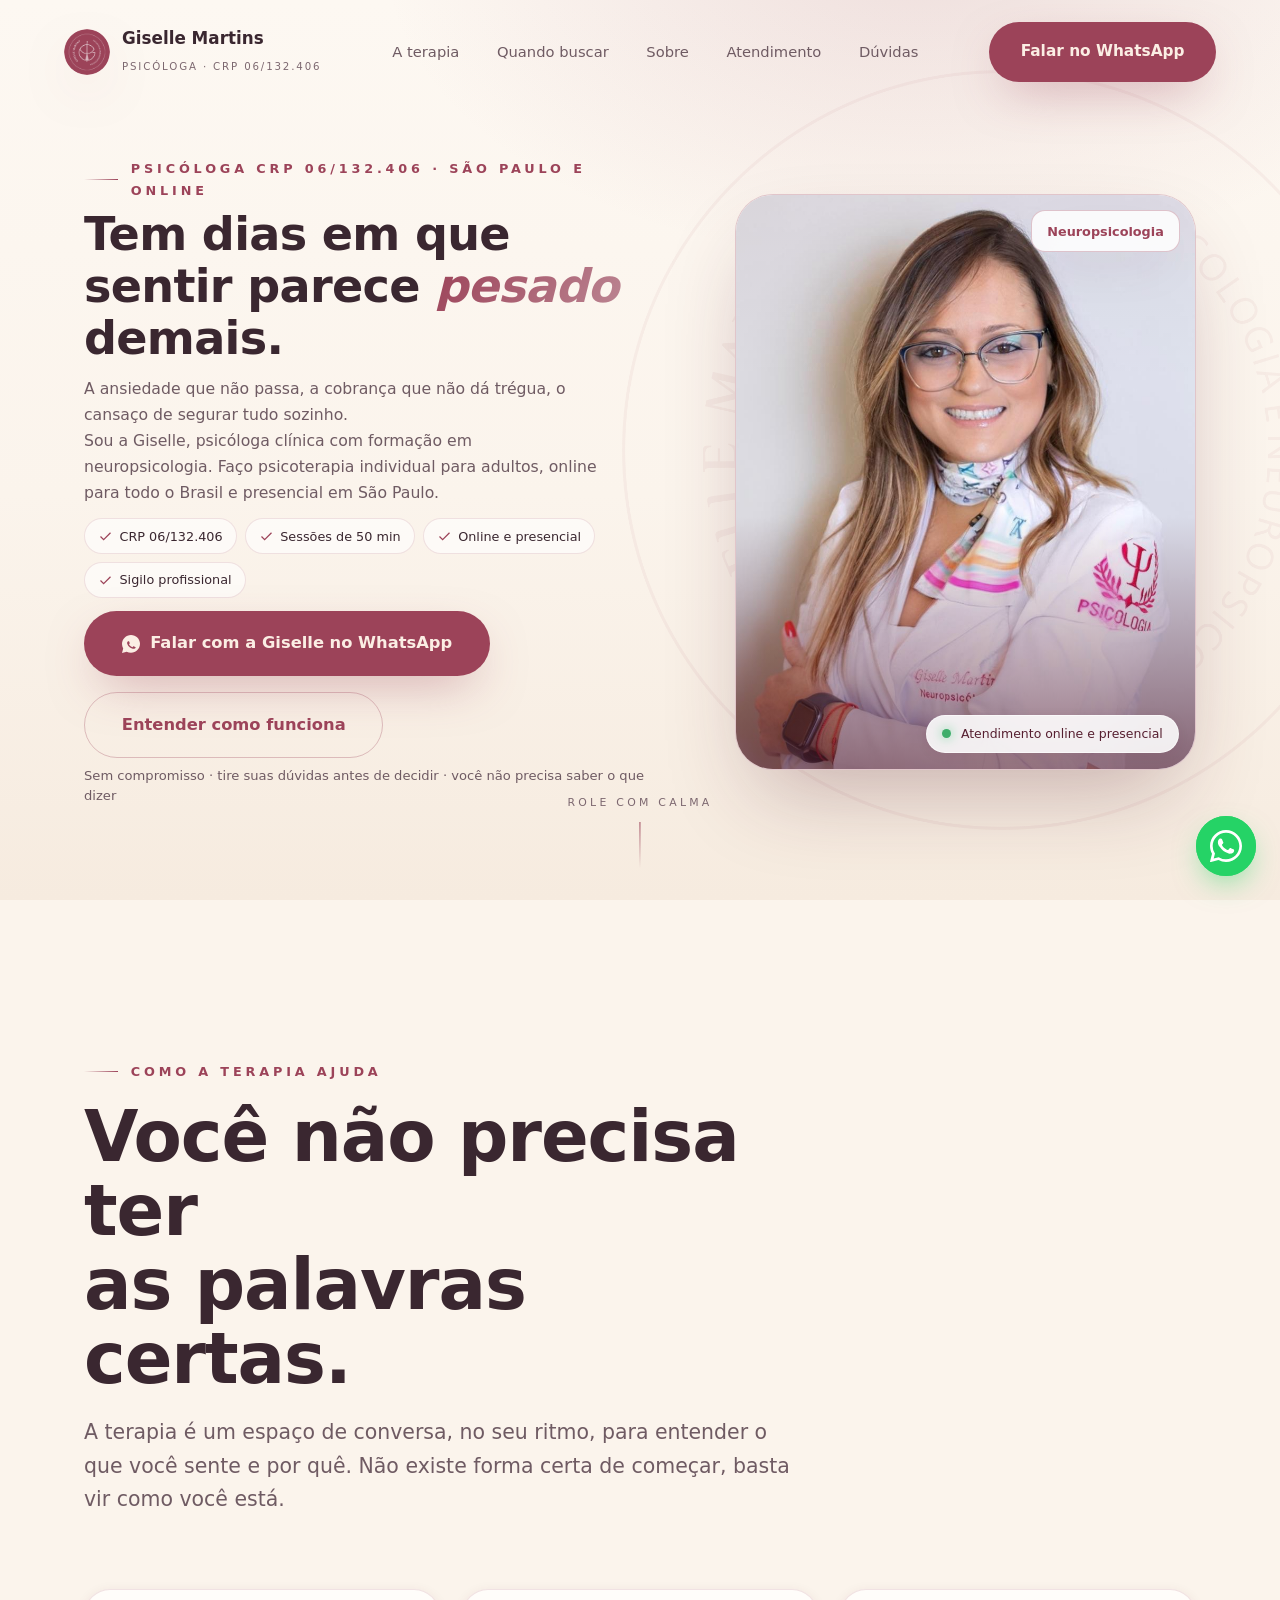
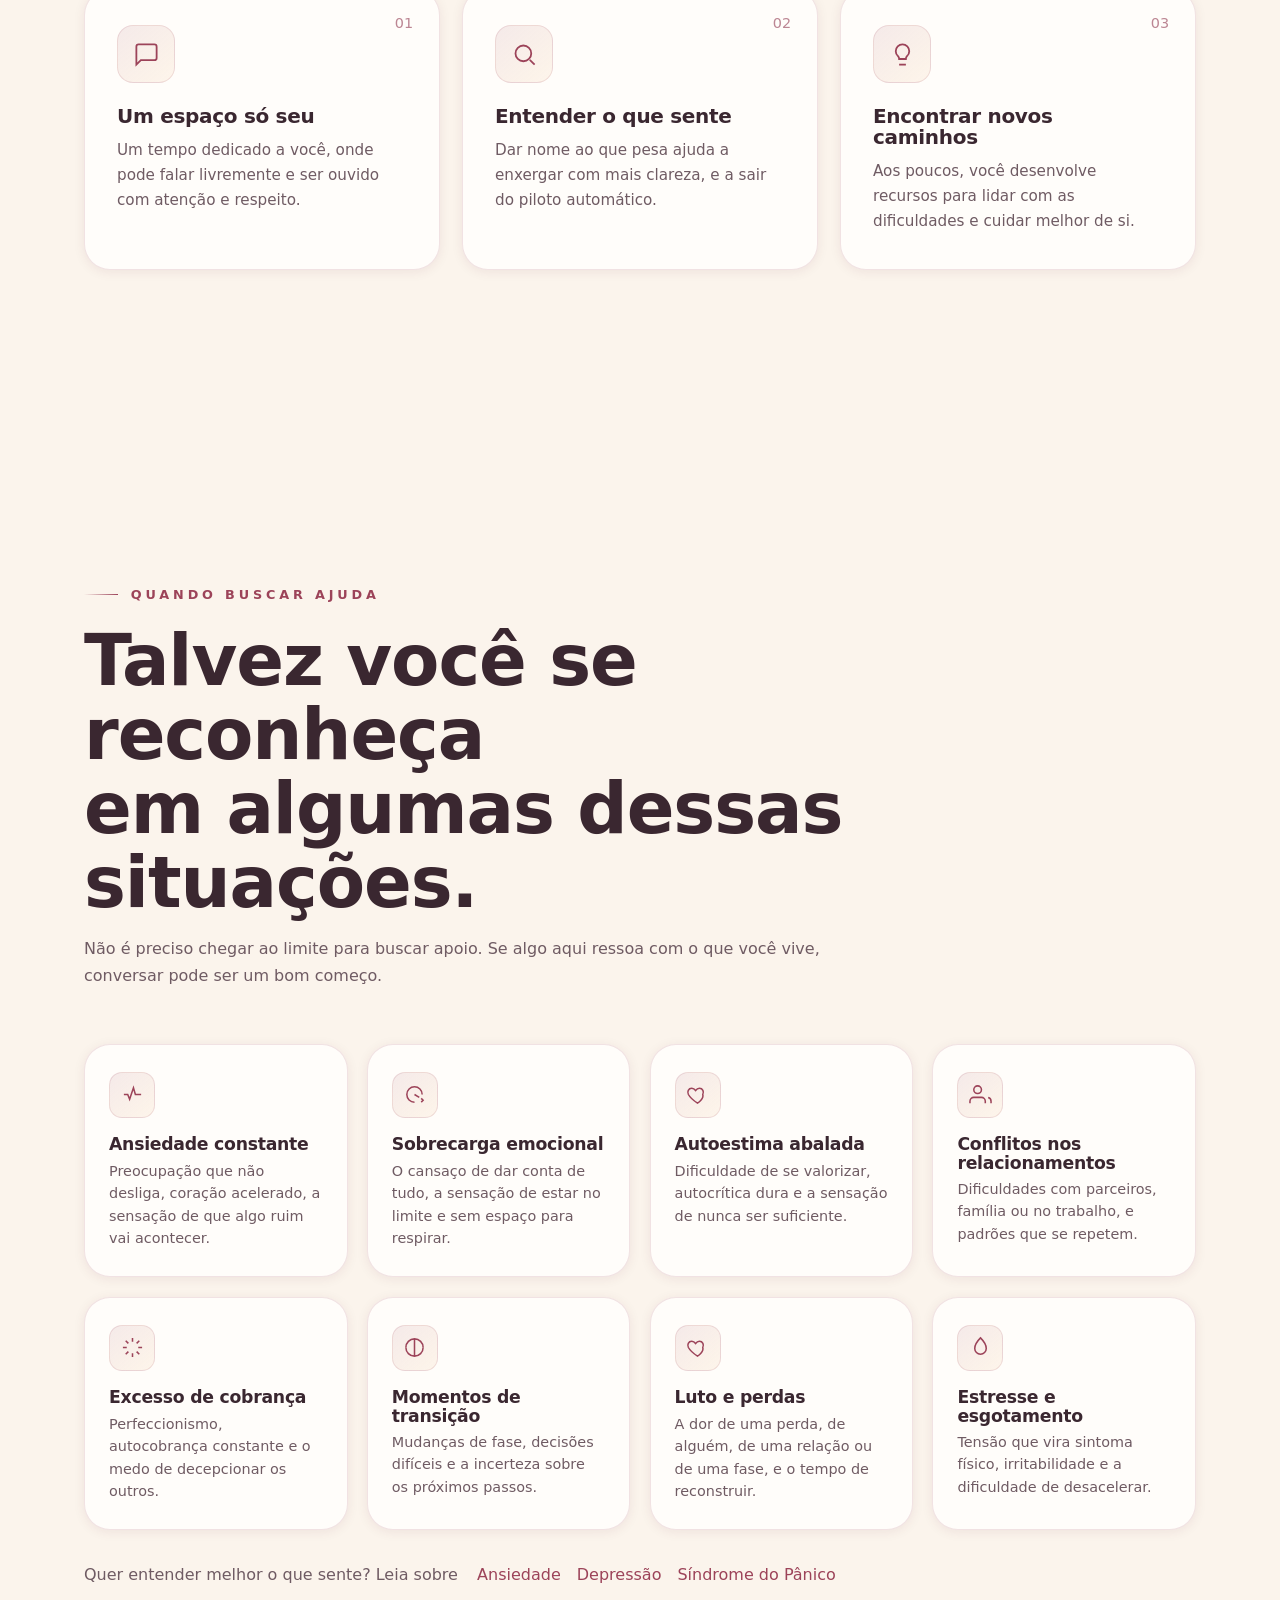
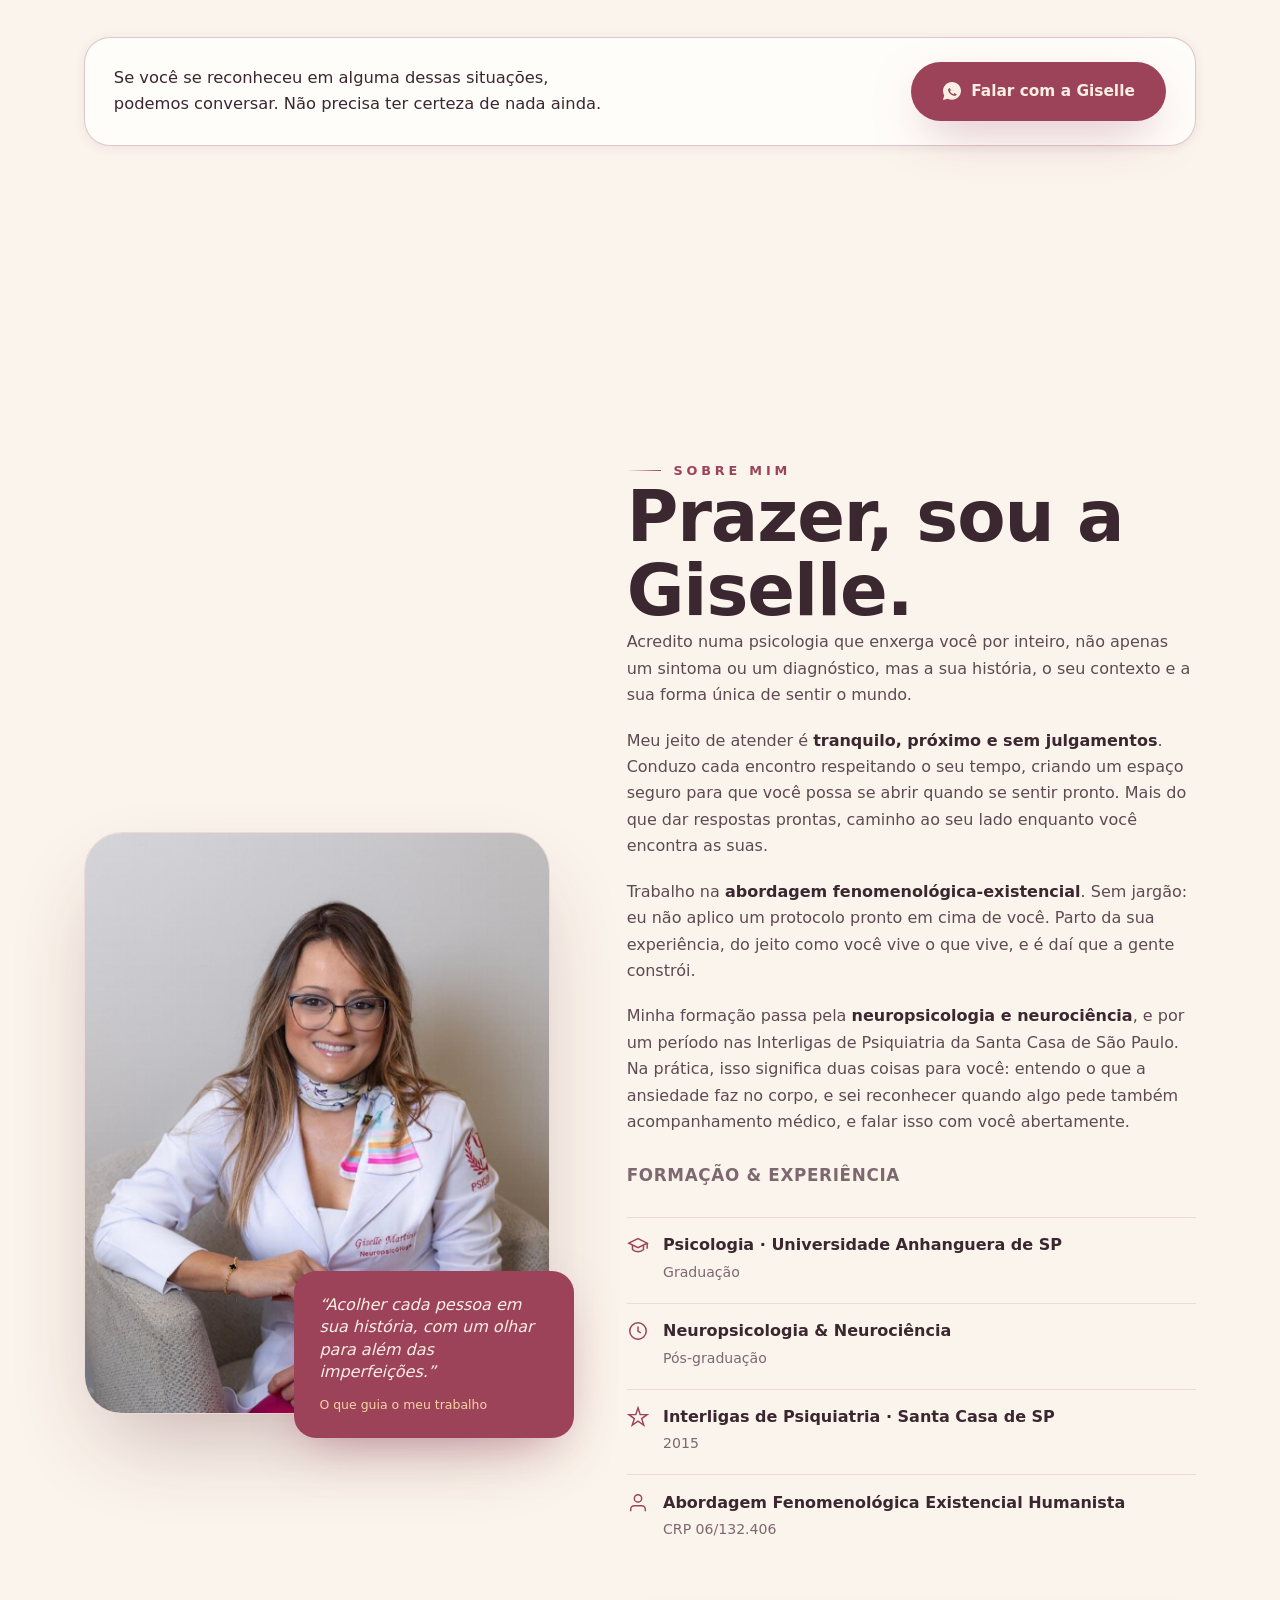
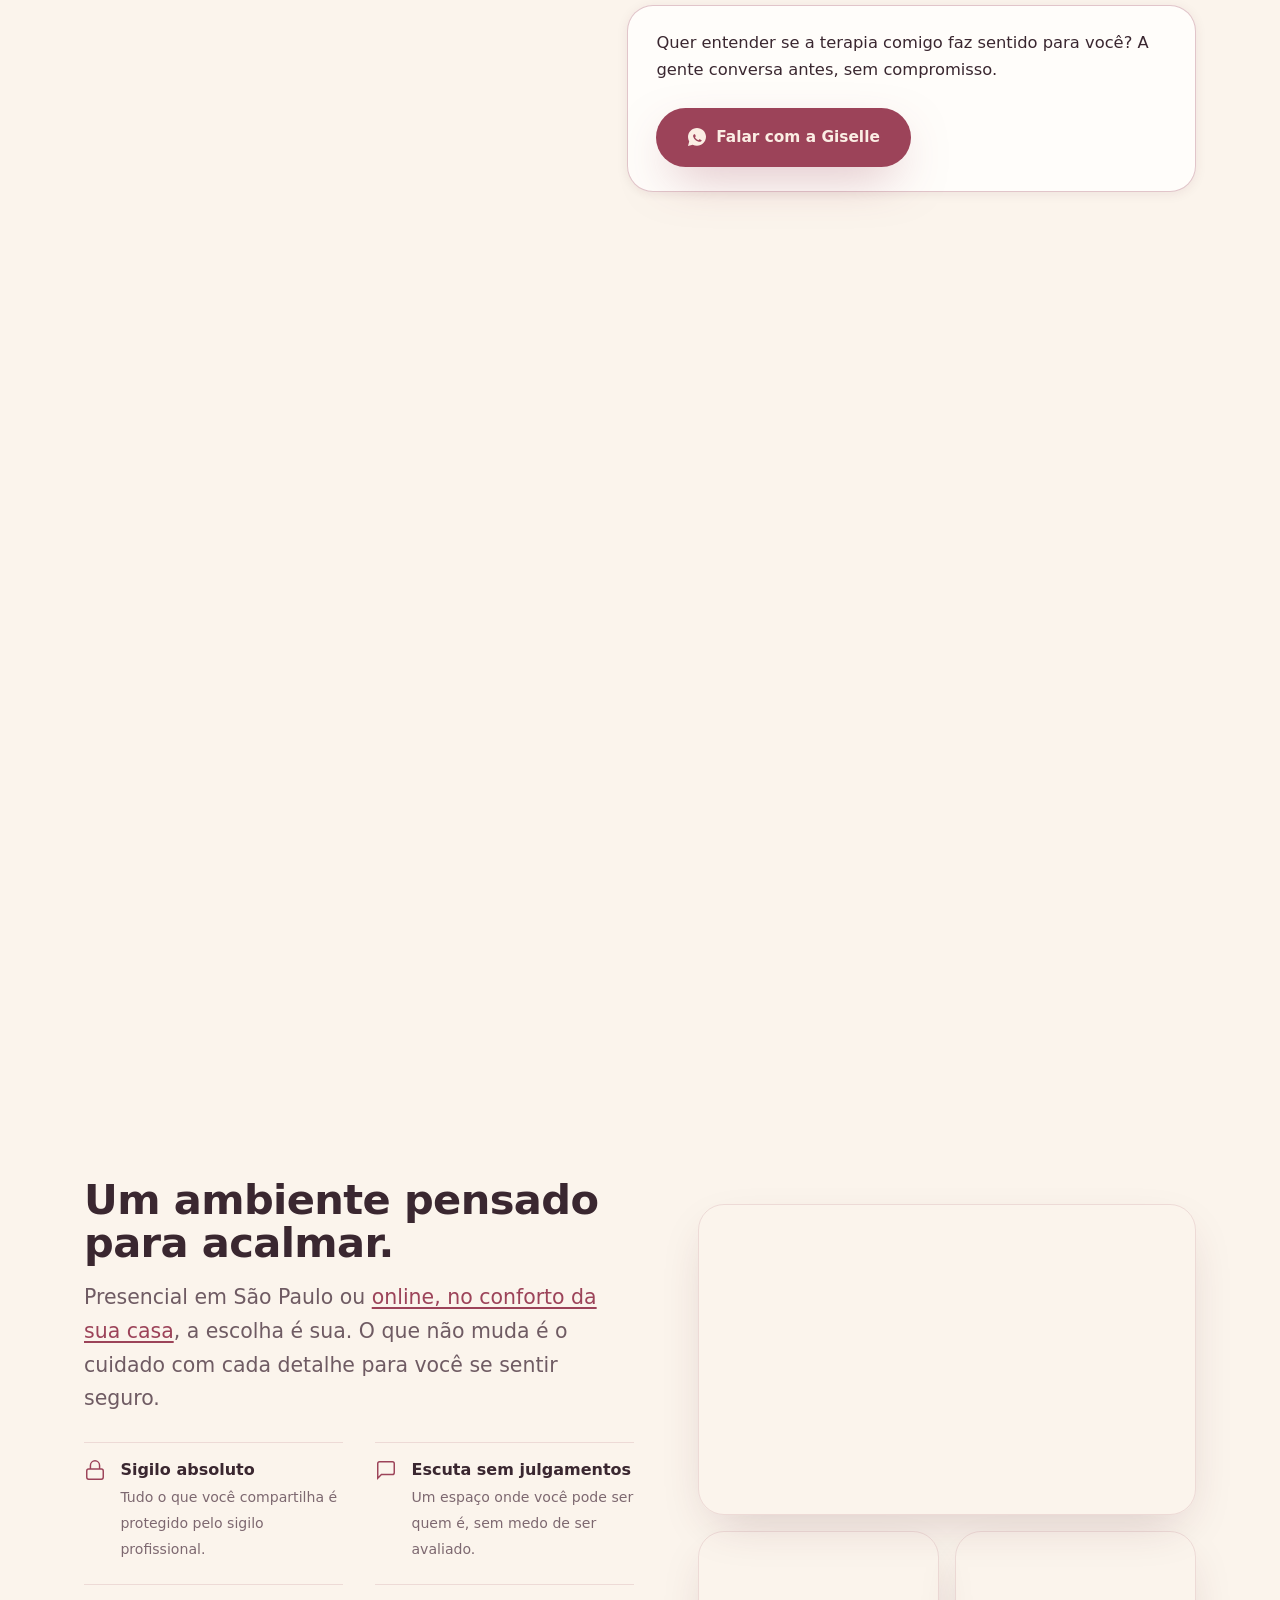
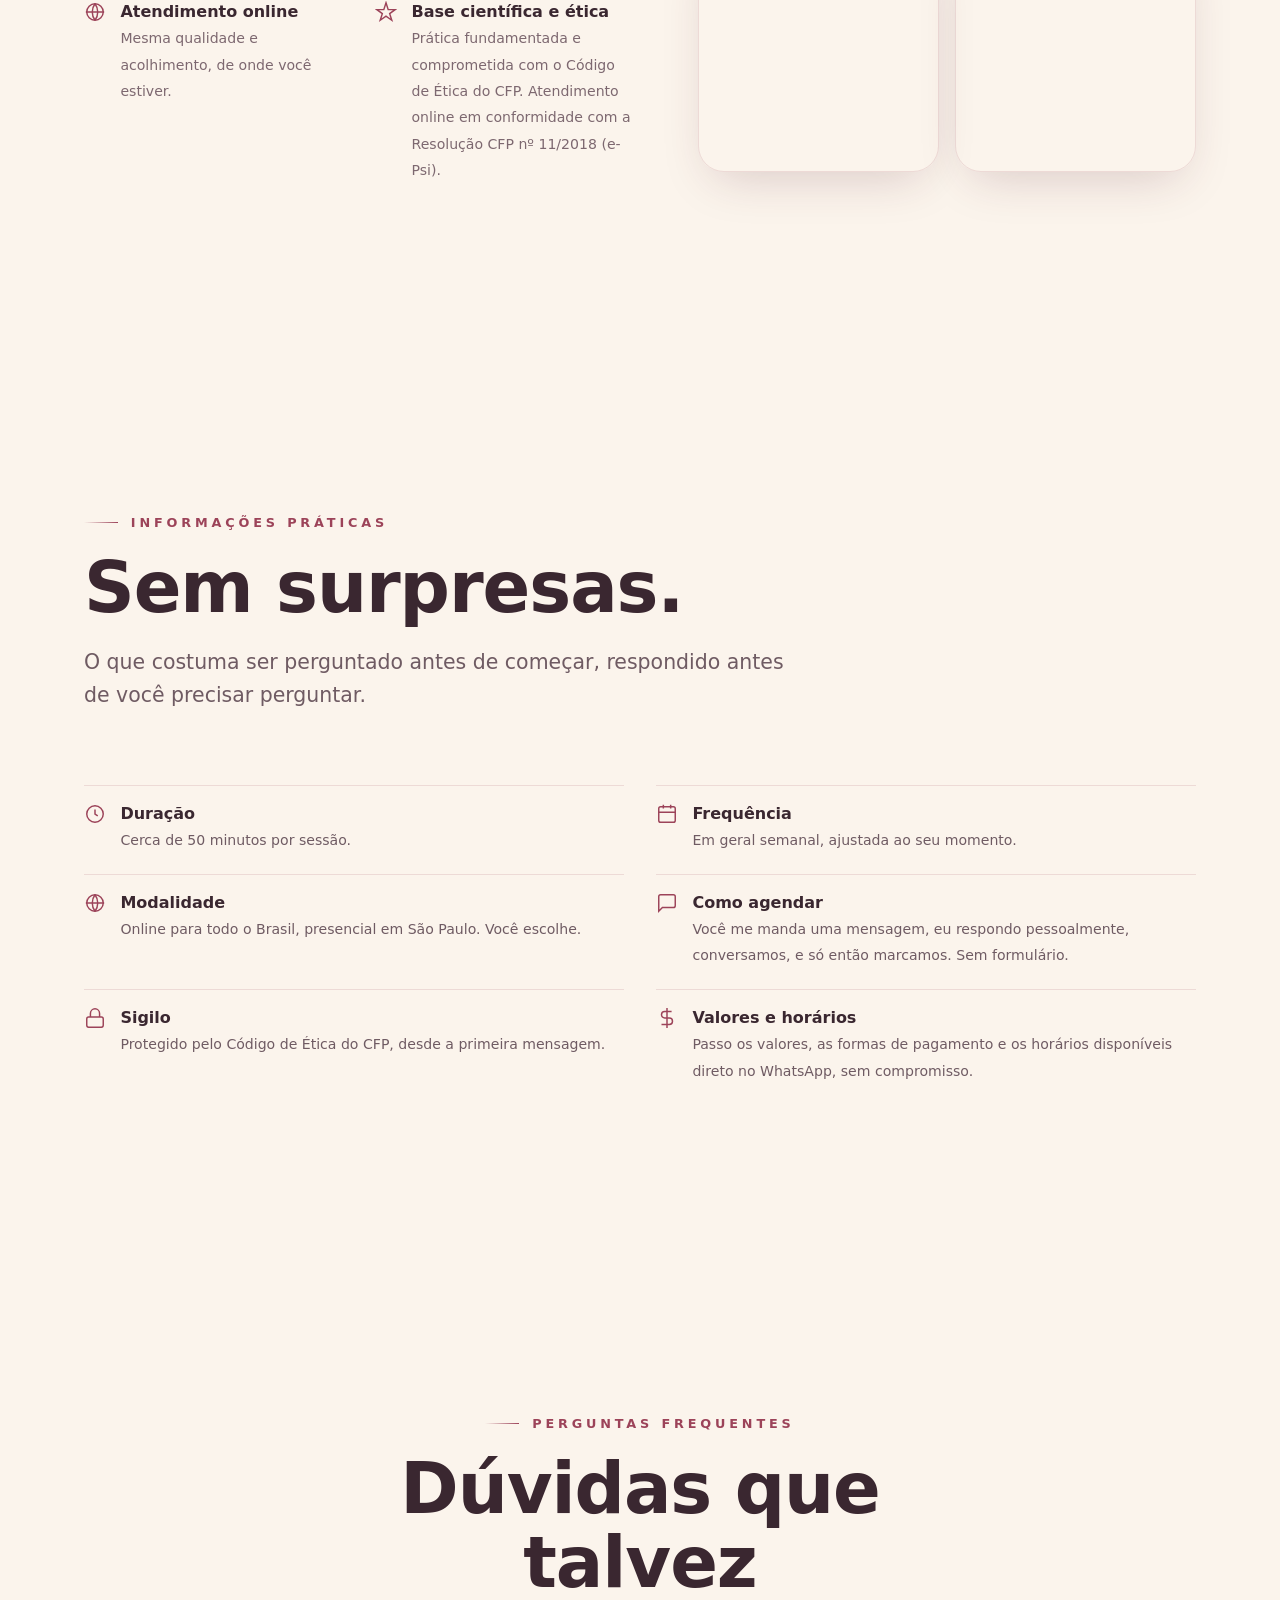
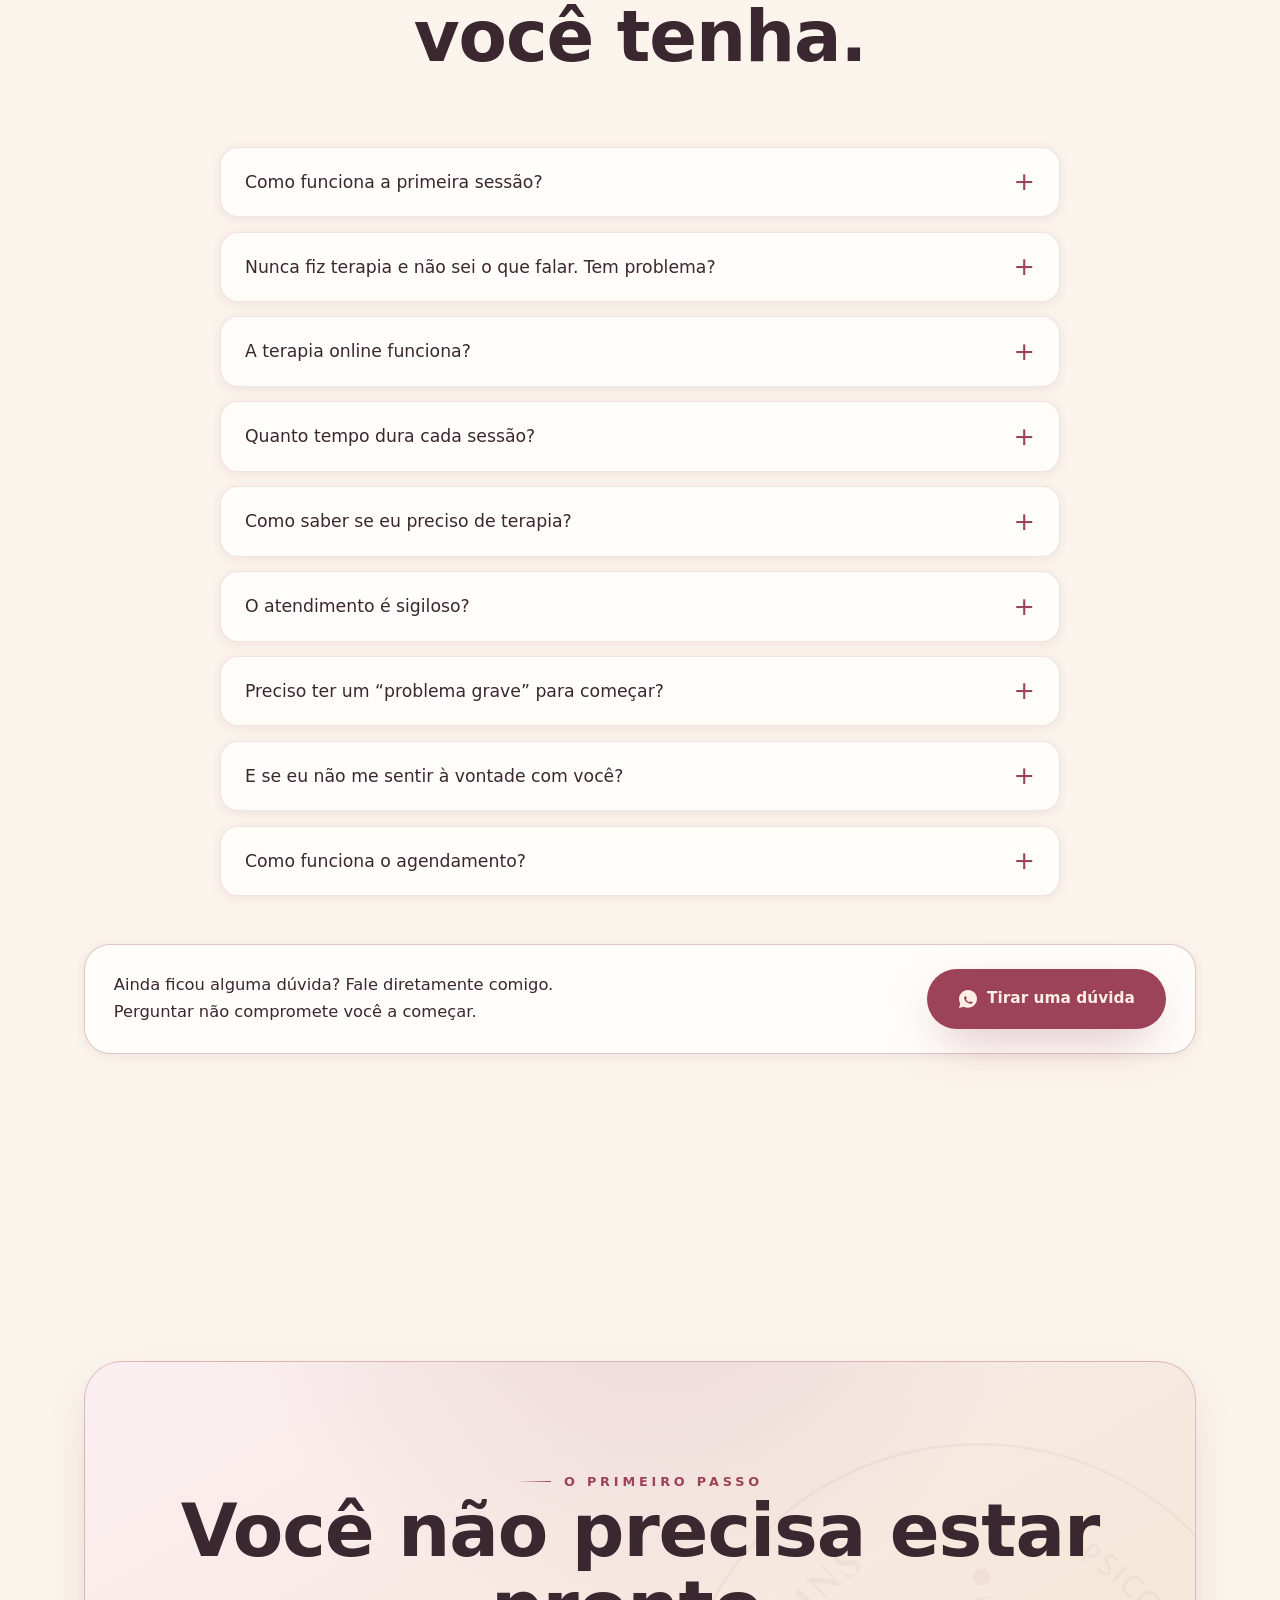
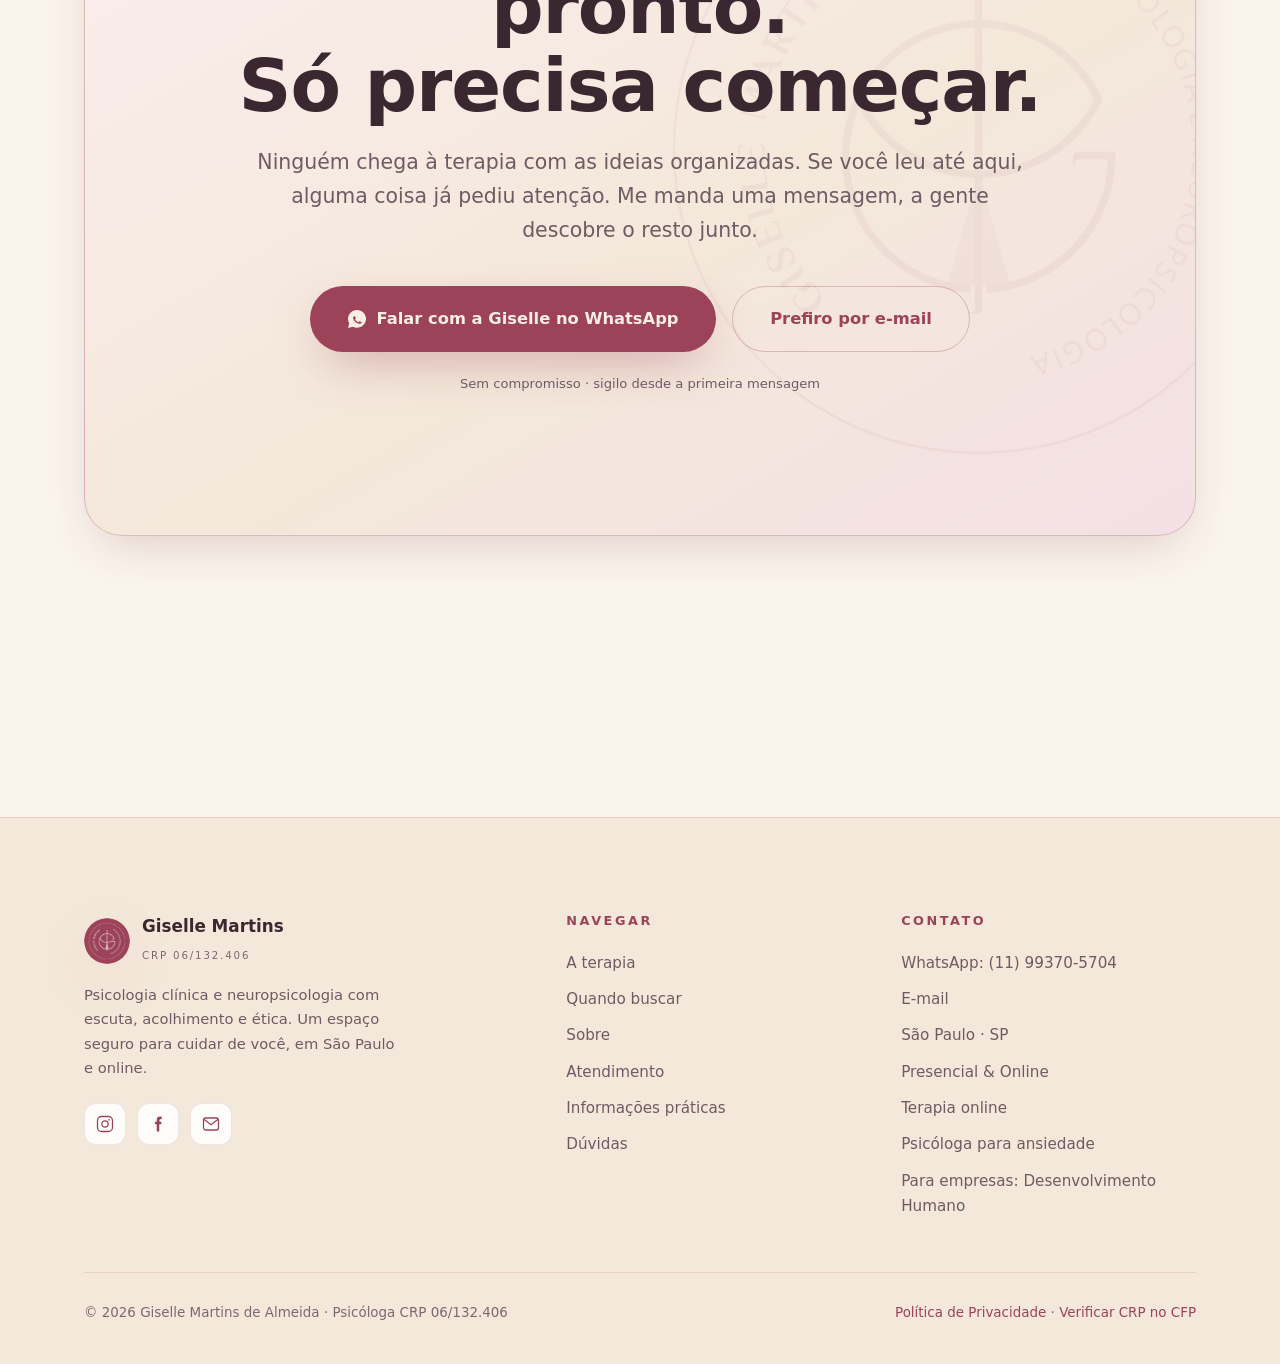
==== commit 92f263dd: "Limpa comentários internos do código-fonte público Os comentários de TODO seguem, mas sem referência" ====
--- a/index.html
+++ b/index.html
@@ -443,8 +443,7 @@
            · bairro + referência do consultório  · dias e faixas de horário
            · tempo médio de resposta no WhatsApp
          Enquanto não houver confirmação, NÃO preencher com valor presumido:
-         a auditoria mostra que preço ausente custa menos que preço errado.
-         Ver AUDITORIA-CONVERSAO.md §5 (CRO-03) e §8 (objeção nº 1). -->
+         preço ausente custa menos que preço errado. -->
     <section class="section-pad" id="pratico">
       <div class="wrap">
         <div class="section-head">
--- a/assets/css/main.css
+++ b/assets/css/main.css
@@ -180,7 +180,7 @@
 @keyframes drift3 { to { transform: translate3d(5vw, -8vh, 0) scale(1.18); } }
 
 .grain {
-  /* estática de propósito: textura sem repaint constante (ponytail: era animação decorativa sem função) */
+  /* estática de propósito: textura sem repaint constante */
   position: fixed; inset: 0; z-index: -1; pointer-events: none; opacity: 0.04;
   background-image: url("data:image/svg+xml,%3Csvg viewBox='0 0 200 200' xmlns='http://www.w3.org/2000/svg'%3E%3Cfilter id='n'%3E%3CfeTurbulence type='fractalNoise' baseFrequency='0.85' numOctaves='3' stitchTiles='stitch'/%3E%3C/filter%3E%3Crect width='100%25' height='100%25' filter='url(%23n)'/%3E%3C/svg%3E");
 }
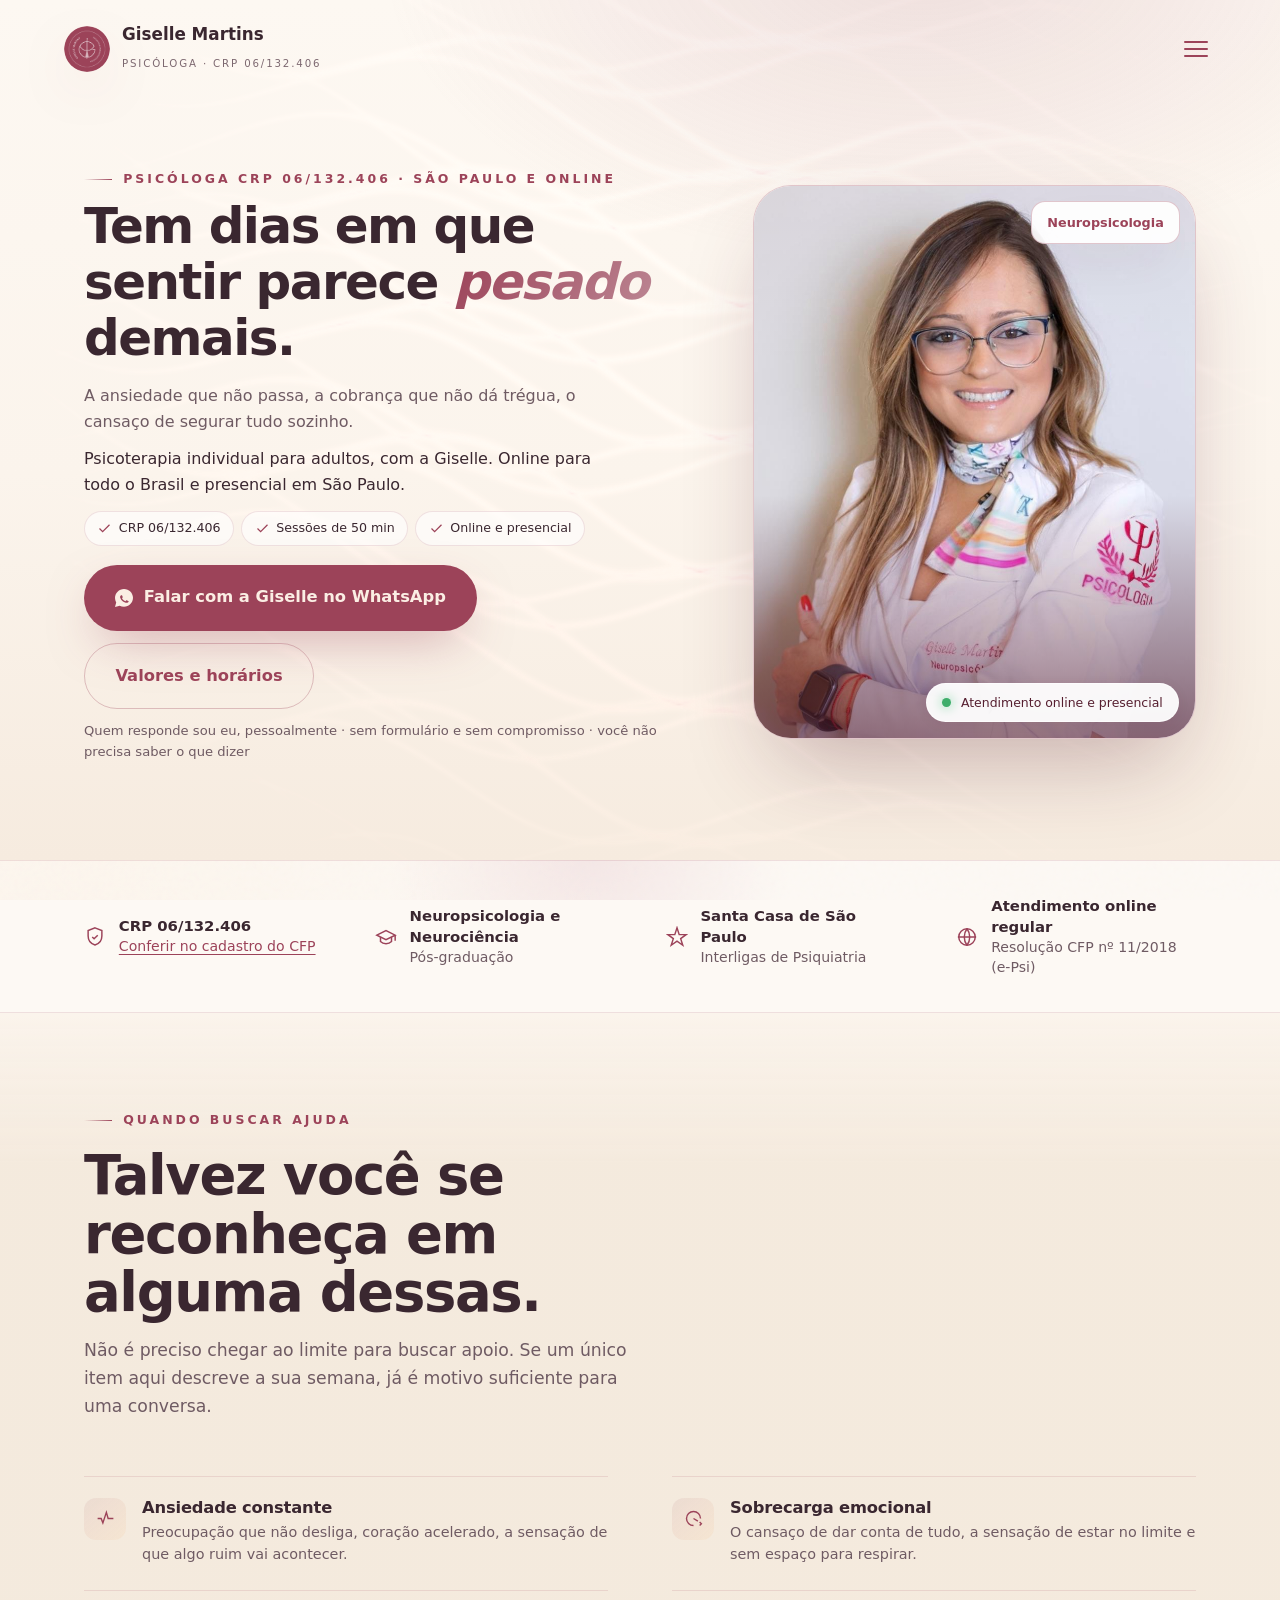
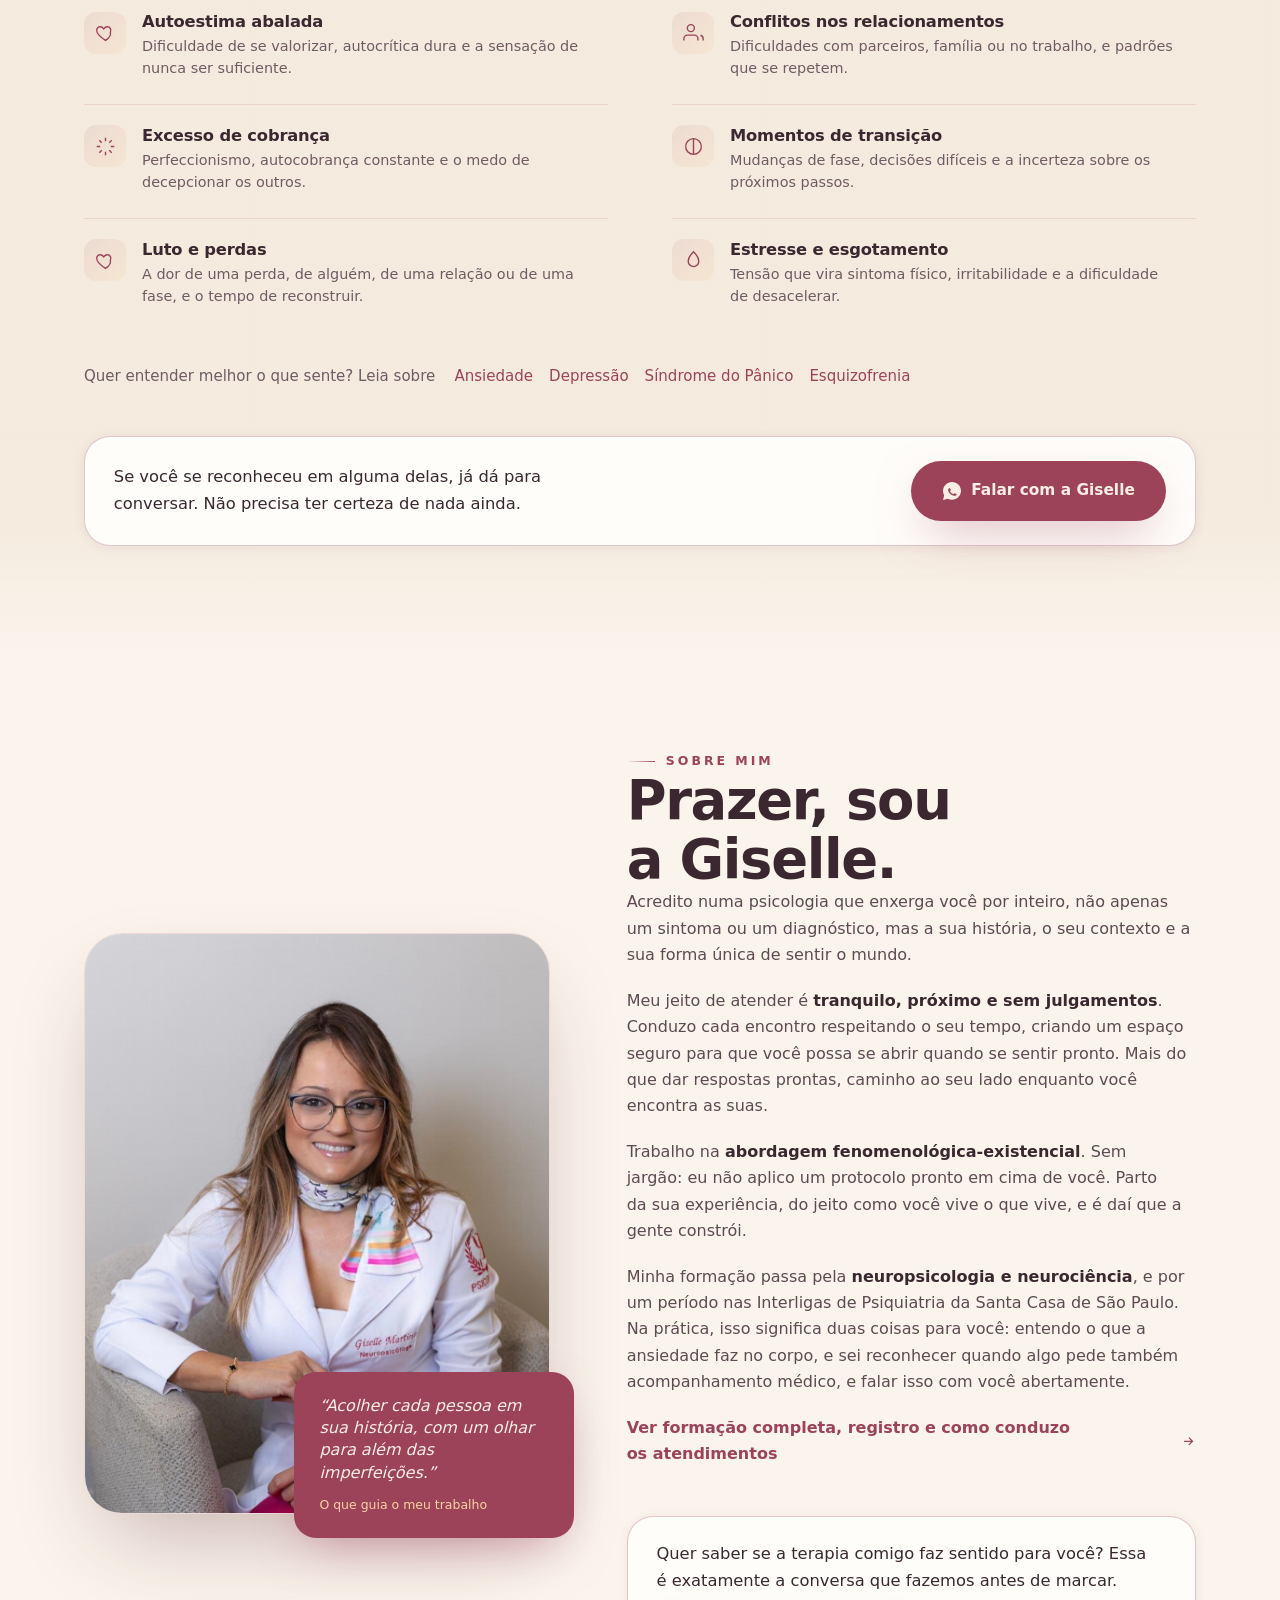
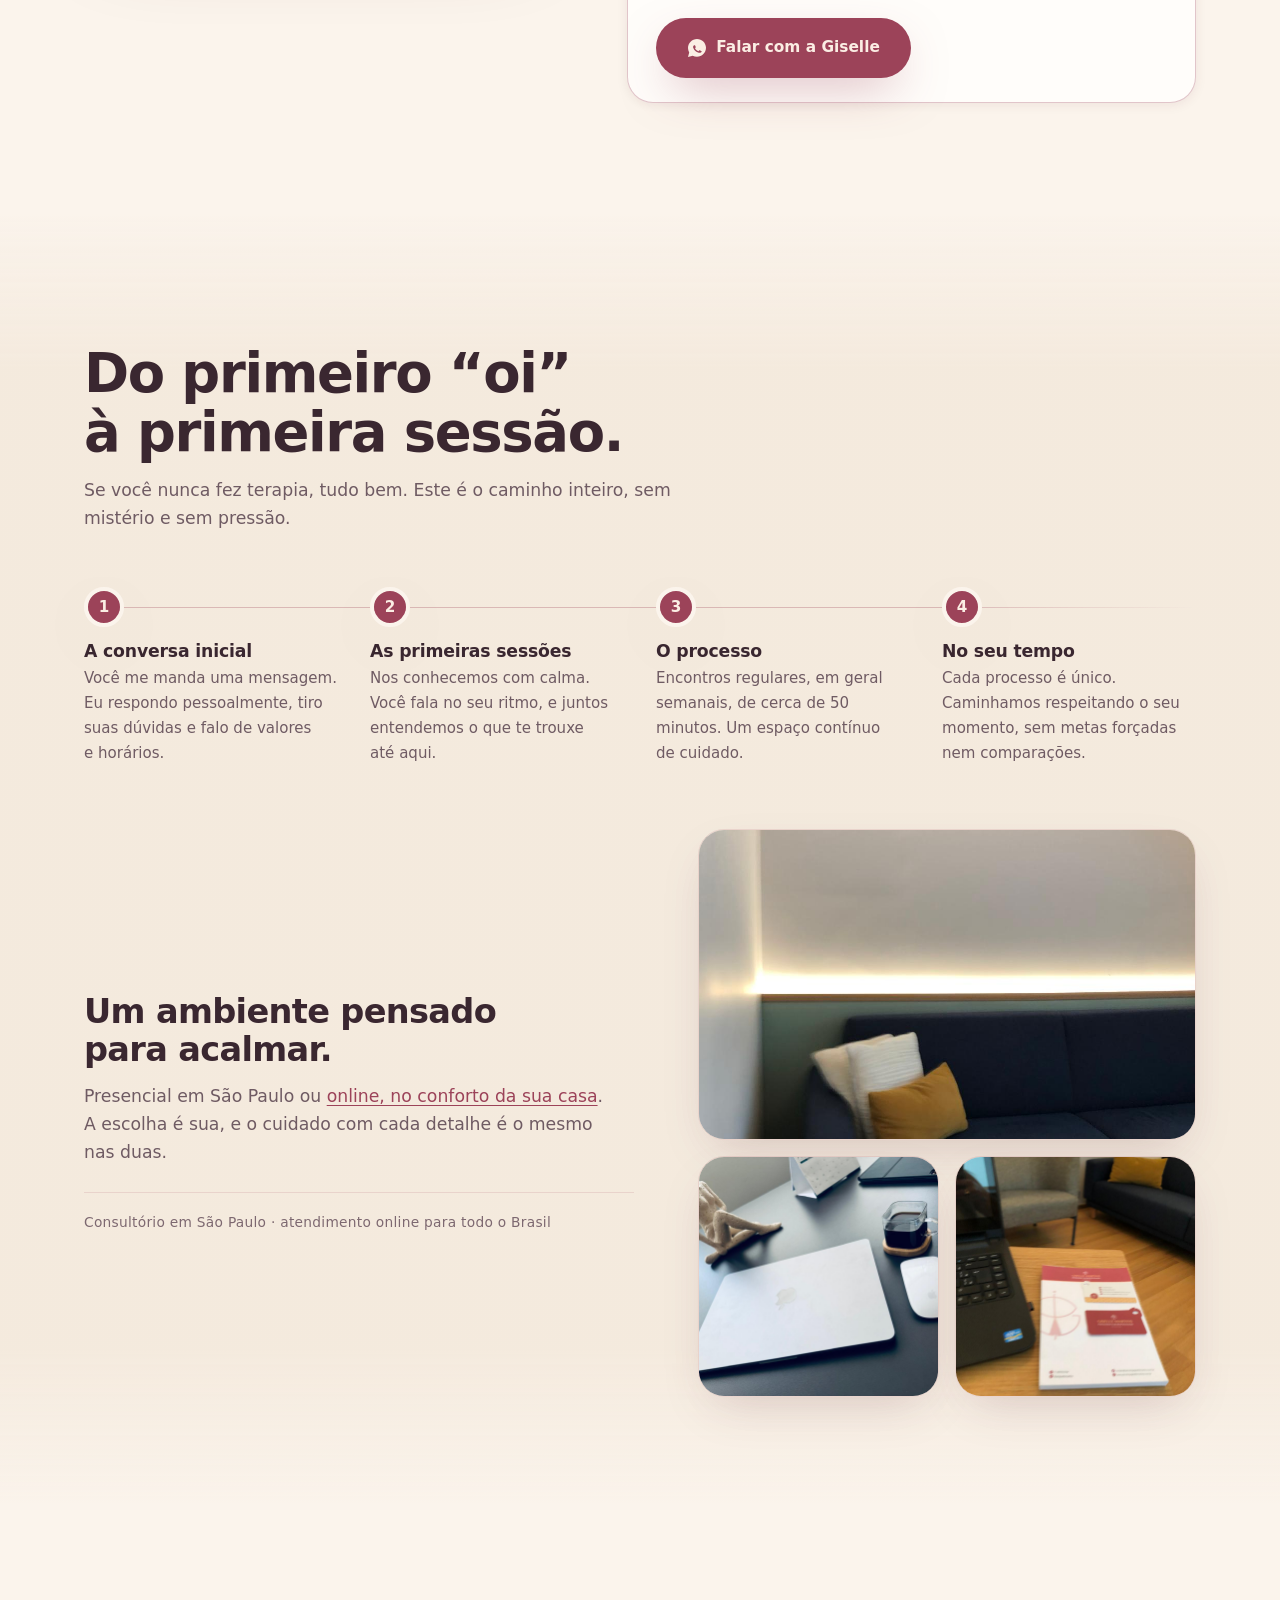
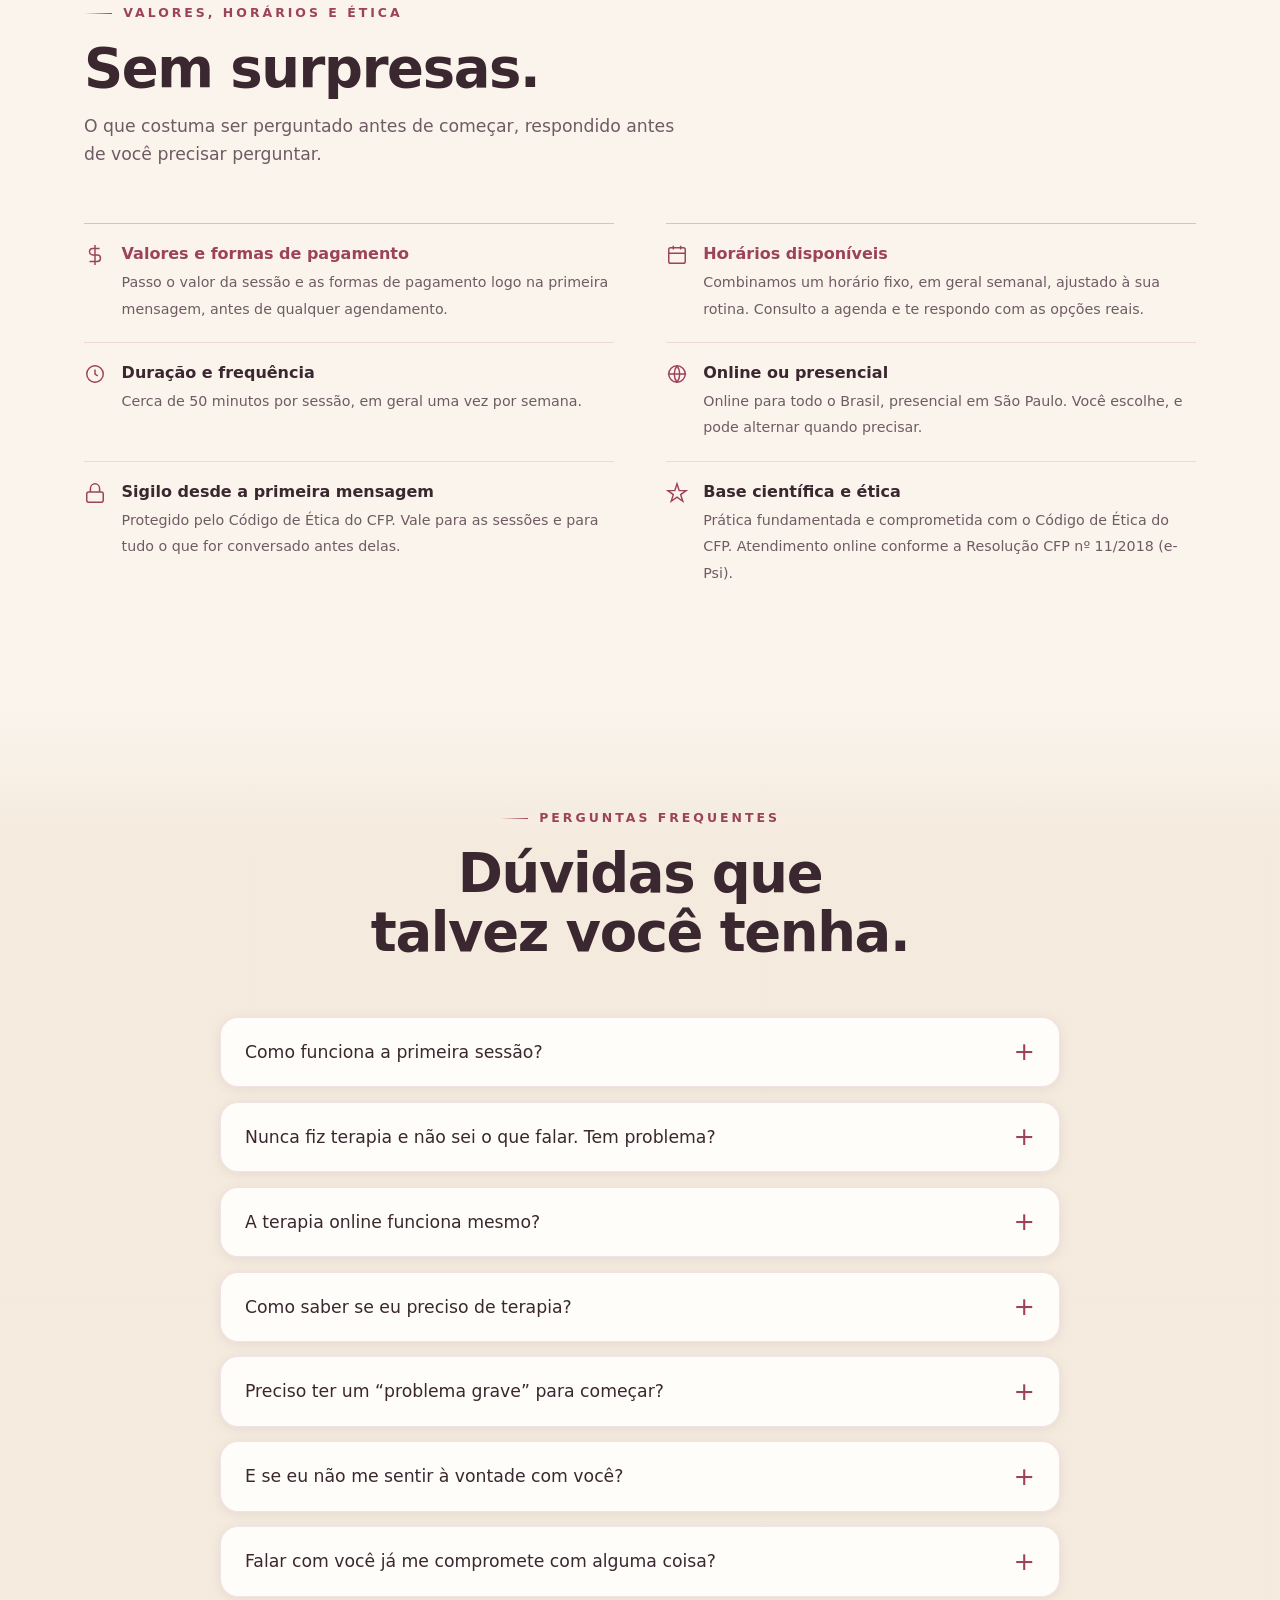
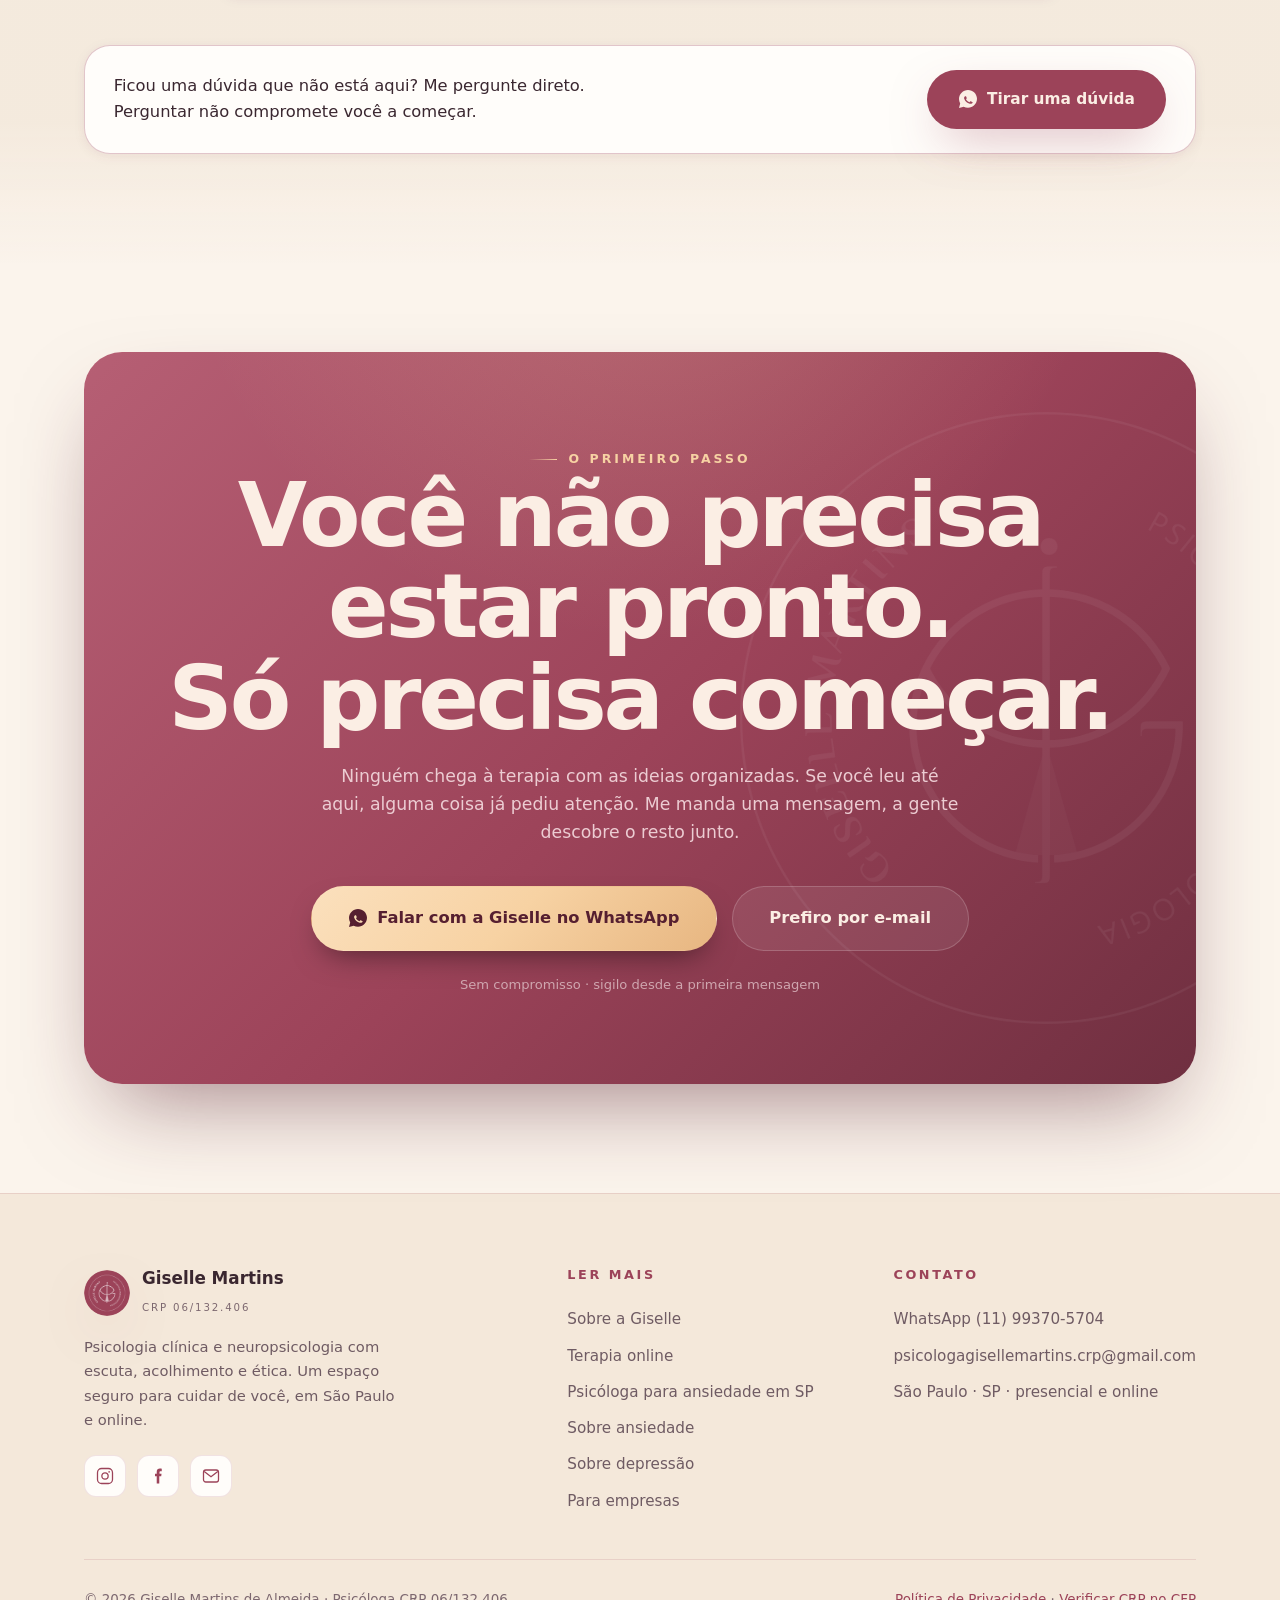
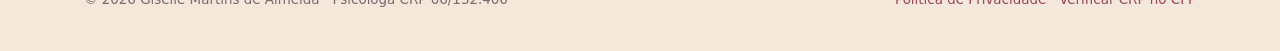
==== commit 2f4f5fe1: "Repagina o site para conversão e corrige SEO técnico Visual e conversão: - remove a tela de loader, " ====
--- a/index.html
+++ b/index.html
@@ -12,11 +12,12 @@
     gtag('config', 'G-RFCD1X5SDE');
   </script>
   <title>Psicóloga em São Paulo e Online | Giselle Martins, CRP 06/132.406</title>
-  <meta name="description" content="Psicoterapia para ansiedade, sobrecarga e autoestima, com escuta e sem julgamentos. Giselle Martins, psicóloga clínica e neuropsicóloga (CRP 06/132.406). Online e presencial em São Paulo. Fale pelo WhatsApp, sem compromisso." />
+  <meta name="description" content="Psicoterapia para ansiedade, sobrecarga e autoestima, sem julgamentos. Giselle Martins, psicóloga CRP 06/132.406. Online e presencial em São Paulo." />
   <meta name="author" content="Giselle Martins de Almeida" />
   <meta name="theme-color" content="#9c4359" />
   <link rel="canonical" href="https://psicologagisellemartins.com.br/" />
-  <link rel="shortcut icon" href="assets/img/gm-logo.png" type="image/png" />
+  <link rel="icon" href="favicon.ico" sizes="32x32" />
+  <link rel="icon" href="assets/img/favicon-512.png" type="image/png" sizes="512x512" />
   <link rel="apple-touch-icon" href="apple-touch-icon.png" />
 
   <meta property="og:title" content="Giselle Martins · Psicologia clínica e Neuropsicologia" />
@@ -34,7 +35,7 @@
   <link rel="stylesheet" href="https://api.fontshare.com/v2/css?f[]=clash-display@400,500,600,700&f[]=satoshi@300,400,500,700&display=swap" />
   <link rel="stylesheet" href="assets/css/main.css" />
 
-  <!-- TODO: CONFIRMAR COM GISELLE — assim que o endereço do consultório e os
+  <!-- TODO: CONFIRMAR COM GISELLE: assim que o endereço do consultório e os
        horários forem confirmados, preencher "streetAddress", "postalCode",
        "geo", "openingHoursSpecification" e "priceRange". Sem esses campos o
        perfil não é elegível ao pacote local do Google. Não preencher com
@@ -46,7 +47,7 @@
     "@id": "https://psicologagisellemartins.com.br/#psicologa",
     "name": "Giselle Martins de Almeida",
     "alternateName": "Psicóloga Giselle Martins",
-    "description": "Psicóloga clínica e neuropsicóloga, CRP 06/132.406. Psicoterapia individual para adultos — ansiedade, sobrecarga emocional, autoestima e relacionamentos. Online para todo o Brasil e presencial em São Paulo.",
+    "description": "Psicóloga clínica e neuropsicóloga, CRP 06/132.406. Psicoterapia individual para adultos: ansiedade, sobrecarga emocional, autoestima e relacionamentos. Online para todo o Brasil e presencial em São Paulo.",
     "url": "https://psicologagisellemartins.com.br/",
     "image": "https://psicologagisellemartins.com.br/assets/img/giselle-hero.jpg",
     "logo": "https://psicologagisellemartins.com.br/assets/img/gm-logo.png",
@@ -74,34 +75,72 @@
   </script>
 
   <script type="application/ld+json">
-  {
-    "@context": "https://schema.org",
-    "@type": "FAQPage",
-    "mainEntity": [
-      { "@type": "Question", "name": "Como funciona a primeira sessão?", "acceptedAnswer": { "@type": "Answer", "text": "A primeira sessão é um momento de acolhimento e de conhecer um ao outro. Você conta, no seu ritmo, o que te trouxe até aqui, e conversamos sobre suas expectativas. Não há cobrança nem pressão, é o início de uma relação de confiança." } },
-      { "@type": "Question", "name": "Nunca fiz terapia e não sei o que falar. Tem problema?", "acceptedAnswer": { "@type": "Answer", "text": "Nenhum. É o começo mais comum de todos. Você não precisa chegar com um roteiro pronto nem com um diagnóstico. A primeira conversa existe justamente para isso, e se você travar, eu ajudo a destravar. Faz parte do trabalho, não é um problema seu." } },
-      { "@type": "Question", "name": "A terapia online funciona?", "acceptedAnswer": { "@type": "Answer", "text": "Sim. A psicoterapia online tem eficácia reconhecida e mantém o mesmo cuidado e sigilo do atendimento presencial. Basta um ambiente reservado e uma conexão de internet. O atendimento segue a Resolução CFP nº 11/2018 (e-Psi)." } },
-      { "@type": "Question", "name": "Quanto tempo dura cada sessão?", "acceptedAnswer": { "@type": "Answer", "text": "Em geral, cada sessão dura cerca de 50 minutos, normalmente uma vez por semana. A frequência pode ser ajustada conforme o seu momento e as suas necessidades." } },
-      { "@type": "Question", "name": "Como saber se eu preciso de terapia?", "acceptedAnswer": { "@type": "Answer", "text": "Você não precisa estar em crise para buscar ajuda. Se algo tem pesado, se sentimentos difíceis têm atrapalhado o seu dia a dia, ou se você simplesmente quer se conhecer melhor, a terapia pode ajudar. Na dúvida, uma conversa inicial já esclarece bastante." } },
-      { "@type": "Question", "name": "O atendimento é sigiloso?", "acceptedAnswer": { "@type": "Answer", "text": "Totalmente. O sigilo é um princípio fundamental da psicologia e está previsto no Código de Ética profissional. Tudo o que é compartilhado nas sessões permanece protegido e confidencial, inclusive as mensagens trocadas antes de começar." } },
-      { "@type": "Question", "name": "Preciso ter um problema grave para começar?", "acceptedAnswer": { "@type": "Answer", "text": "Não. A terapia é um cuidado com a sua saúde emocional, assim como cuidamos do corpo. Ansiedade, autoestima, relacionamentos, fases de mudança ou o desejo de autoconhecimento são motivos legítimos e suficientes." } },
-      { "@type": "Question", "name": "E se eu não me sentir à vontade com você?", "acceptedAnswer": { "@type": "Answer", "text": "Acontece, e não é um fracasso. A relação terapêutica precisa de encaixe. Se depois de alguns encontros você sentir que não é comigo, pode me dizer com tranquilidade, e se quiser eu ajudo a encontrar outro profissional. Isso não me ofende: faz parte do cuidado." } },
-      { "@type": "Question", "name": "Como funciona o agendamento?", "acceptedAnswer": { "@type": "Answer", "text": "Você me manda uma mensagem no WhatsApp, eu respondo pessoalmente, conversamos sobre o que você procura e sobre horários, e só então marcamos a primeira sessão. Não existe formulário nem compromisso automático." } }
-    ]
-  }
+{
+  "@context": "https://schema.org",
+  "@type": "FAQPage",
+  "mainEntity": [
+    {
+      "@type": "Question",
+      "name": "Como funciona a primeira sessão?",
+      "acceptedAnswer": {
+        "@type": "Answer",
+        "text": "A primeira sessão é um momento de acolhimento e de conhecer um ao outro. Você conta, no seu ritmo, o que te trouxe até aqui, e conversamos sobre suas expectativas. Não há cobrança nem pressão, é o início de uma relação de confiança."
+      }
+    },
+    {
+      "@type": "Question",
+      "name": "Nunca fiz terapia e não sei o que falar. Tem problema?",
+      "acceptedAnswer": {
+        "@type": "Answer",
+        "text": "Nenhum. É o começo mais comum de todos. Você não precisa chegar com um roteiro pronto nem com um diagnóstico, a primeira conversa existe justamente para isso. E se você travar, eu ajudo a destravar: faz parte do trabalho, não é um problema seu."
+      }
+    },
+    {
+      "@type": "Question",
+      "name": "A terapia online funciona mesmo?",
+      "acceptedAnswer": {
+        "@type": "Answer",
+        "text": "Sim. A psicoterapia online tem eficácia reconhecida e mantém o mesmo cuidado e sigilo do atendimento presencial, seguindo a Resolução CFP nº 11/2018 (e-Psi). Basta um ambiente reservado e uma conexão de internet, e muitas pessoas se sentem ainda mais à vontade no conforto de casa."
+      }
+    },
+    {
+      "@type": "Question",
+      "name": "Como saber se eu preciso de terapia?",
+      "acceptedAnswer": {
+        "@type": "Answer",
+        "text": "Você não precisa estar em crise para buscar ajuda. Se algo tem pesado, se sentimentos difíceis têm atrapalhado o seu dia a dia, ou se você simplesmente quer se conhecer melhor, a terapia pode ajudar. Na dúvida, uma conversa inicial já esclarece bastante."
+      }
+    },
+    {
+      "@type": "Question",
+      "name": "Preciso ter um “problema grave” para começar?",
+      "acceptedAnswer": {
+        "@type": "Answer",
+        "text": "Não. A terapia é um cuidado com a sua saúde emocional, assim como cuidamos do corpo. Ansiedade, autoestima, relacionamentos, fases de mudança ou o desejo de autoconhecimento são motivos legítimos e suficientes."
+      }
+    },
+    {
+      "@type": "Question",
+      "name": "E se eu não me sentir à vontade com você?",
+      "acceptedAnswer": {
+        "@type": "Answer",
+        "text": "Acontece, e não é um fracasso. A relação terapêutica precisa de encaixe. Se depois de alguns encontros você sentir que não é comigo, pode me dizer com tranquilidade, e se quiser eu ajudo a encontrar outro profissional. Isso não me ofende: faz parte do cuidado."
+      }
+    },
+    {
+      "@type": "Question",
+      "name": "Falar com você já me compromete com alguma coisa?",
+      "acceptedAnswer": {
+        "@type": "Answer",
+        "text": "Não. Mandar uma mensagem é só uma conversa: você tira dúvidas, eu explico como funciona e passo valores e horários, e só então você decide. Não existe formulário, cadastro nem agendamento automático."
+      }
+    }
+  ]
+}
   </script>
 </head>
 <body>
-
-  <!-- ============== LOADER ============== -->
-  <div class="loader">
-    <div class="loader__inner">
-      <img class="loader__seal" src="assets/img/gm-simbolo-wine.png" alt="" width="1470" height="1470" />
-      <div class="loader__mark">Giselle <span>Martins</span></div>
-      <div class="loader__bar"><i></i></div>
-      <div class="loader__sub">Respire fundo · você chegou</div>
-    </div>
-  </div>
+  <a class="skip-link" href="#top">Pular para o conteúdo</a>
 
   <!-- ============== AMBIENTE ============== -->
   <div class="ambient" aria-hidden="true">
@@ -121,10 +160,10 @@
       </span>
     </a>
     <nav class="nav__links" aria-label="Navegação principal">
-      <a class="nav__link" href="#ajuda">A terapia</a>
       <a class="nav__link" href="#demandas">Quando buscar</a>
-      <a class="nav__link" href="#sobre">Sobre</a>
-      <a class="nav__link" href="#processo">Atendimento</a>
+      <a class="nav__link" href="sobre.html">Sobre mim</a>
+      <a class="nav__link" href="#processo">Como funciona</a>
+      <a class="nav__link" href="#pratico">Valores e horários</a>
       <a class="nav__link" href="#faq">Dúvidas</a>
     </nav>
     <a class="btn btn--primary nav__cta" data-cta-loc="nav" href="https://wa.me/5511993705704?text=Ol%C3%A1%2C%20Giselle.%20Vim%20pelo%20site%20e%20queria%20saber%20sobre%20hor%C3%A1rios%20e%20como%20funciona." target="_blank" rel="noopener">Falar no WhatsApp</a>
@@ -132,10 +171,9 @@
   </header>
 
   <div class="mobile-menu">
-    <a href="#ajuda">A terapia</a>
     <a href="#demandas">Quando buscar</a>
-    <a href="#sobre">Sobre</a>
-    <a href="#processo">Atendimento</a>
+    <a href="sobre.html">Sobre mim</a>
+    <a href="#processo">Como funciona</a>
     <a href="#pratico">Valores e horários</a>
     <a href="#faq">Dúvidas</a>
     <a class="mobile-menu__cta" data-cta-loc="menu_mobile" href="https://wa.me/5511993705704?text=Ol%C3%A1%2C%20Giselle.%20Vim%20pelo%20site%20e%20gostaria%20de%20conversar." target="_blank" rel="noopener">Falar no WhatsApp</a>
@@ -143,8 +181,9 @@
 
   <main id="top">
 
-    <!-- ============== 1. HERO · identificação emocional ============== -->
+    <!-- ============== 1. HERO ============== -->
     <section class="hero" id="hero">
+      <canvas class="fibers" aria-hidden="true"></canvas>
       <div class="wrap hero__grid">
         <div class="hero__content">
           <!-- identidade compacta: só aparece no mobile, onde o retrato sai da dobra -->
@@ -156,8 +195,6 @@
             </div>
           </div>
 
-          <!-- o nome já está no logo da navbar; aqui entra só o que falta:
-               registro profissional + onde atende -->
           <span class="eyebrow hero__intro">Psicóloga CRP 06/132.406 · São Paulo e online</span>
 
           <h1>
@@ -168,9 +205,7 @@
 
           <p class="lead hero__intro">
             A ansiedade que não passa, a cobrança que não dá trégua, o cansaço de segurar tudo sozinho.
-            <br />
-            Sou a Giselle, psicóloga clínica com formação em neuropsicologia. Faço psicoterapia
-            individual para adultos, online para todo o Brasil e presencial em São Paulo.
+            <b>Psicoterapia individual para adultos, com a Giselle. Online para todo o Brasil e presencial em São Paulo.</b>
           </p>
 
           <!-- prova ANTES da ação: fatos verificáveis, não adjetivos -->
@@ -178,7 +213,6 @@
             <span><svg viewBox="0 0 24 24" fill="none" stroke="currentColor" stroke-width="2"><path d="M20 6L9 17l-5-5"/></svg>CRP 06/132.406</span>
             <span><svg viewBox="0 0 24 24" fill="none" stroke="currentColor" stroke-width="2"><path d="M20 6L9 17l-5-5"/></svg>Sessões de 50 min</span>
             <span><svg viewBox="0 0 24 24" fill="none" stroke="currentColor" stroke-width="2"><path d="M20 6L9 17l-5-5"/></svg>Online e presencial</span>
-            <span><svg viewBox="0 0 24 24" fill="none" stroke="currentColor" stroke-width="2"><path d="M20 6L9 17l-5-5"/></svg>Sigilo profissional</span>
           </div>
 
           <div class="hero__actions" data-cta-loc="hero">
@@ -186,10 +220,10 @@
               <svg viewBox="0 0 24 24" fill="currentColor"><path d="M12 0C5.4 0 0 5.4 0 12c0 2.1.6 4.1 1.6 5.9L0 24l6.3-1.6c1.7.9 3.7 1.4 5.7 1.4 6.6 0 12-5.4 12-12S18.6 0 12 0zm6 17c-.3.7-1.5 1.4-2 1.4-.5.1-1.1.1-1.8-.1-.4-.1-.9-.3-1.6-.6-2.8-1.2-4.6-4-4.7-4.2-.1-.2-1.1-1.5-1.1-2.8 0-1.3.7-2 .9-2.2.2-.3.5-.3.7-.3h.5c.2 0 .4 0 .6.5l.8 1.9c.1.2.1.3 0 .5l-.4.6-.3.3c-.1.1-.3.3-.1.6.2.3.8 1.3 1.7 2.1 1.2 1 2.1 1.4 2.4 1.5.3.1.5.1.6-.1l.9-1c.2-.3.4-.2.6-.1l1.8.9c.3.1.5.2.6.3.1.3.1.7-.1 1.2z"/></svg>
               Falar com a Giselle no WhatsApp
             </a>
-            <a class="btn btn--ghost btn--lg" href="#ajuda">Entender como funciona</a>
-          </div>
-
-          <p class="hero__micro">Sem compromisso &middot; tire suas dúvidas antes de decidir &middot; você não precisa saber o que dizer</p>
+            <a class="btn btn--ghost btn--lg" href="#pratico">Valores e horários</a>
+          </div>
+
+          <p class="hero__micro">Quem responde sou eu, pessoalmente &middot; sem formulário e sem compromisso &middot; você não precisa saber o que dizer</p>
         </div>
 
         <div class="hero__portrait">
@@ -203,47 +237,37 @@
       <div class="scroll-hint">Role com calma<i></i></div>
     </section>
 
-    <!-- ============== 2. COMO A TERAPIA AJUDA ============== -->
-    <section class="section-pad" id="ajuda">
+    <!-- ============== BARRA DE CREDIBILIDADE ==============
+         Só fato verificável. Sem depoimento de paciente: a Resolução CFP
+         nº 10/2005 proíbe testemunho de cliente em divulgação de psicólogo. -->
+    <aside class="proof-bar" aria-label="Formação e registro profissional">
       <div class="wrap">
-        <div class="section-head">
-          <span class="eyebrow reveal">Como a terapia ajuda</span>
-          <h2 class="display-2 reveal" data-delay="1">Você não precisa ter<br />as palavras certas.</h2>
-          <p class="lead reveal" data-delay="2">
-            A terapia é um espaço de conversa, no seu ritmo, para entender o que você sente e por quê.
-            Não existe forma certa de começar, basta vir como você está.
-          </p>
-        </div>
-        <div class="cards">
-          <article class="card-3d reveal" data-tilt data-delay="1">
-            <span class="card-3d__num">01</span>
-            <div class="card-3d__icon"><svg viewBox="0 0 24 24" fill="none" stroke="currentColor" stroke-width="1.6"><path d="M21 15a2 2 0 0 1-2 2H7l-4 4V5a2 2 0 0 1 2-2h14a2 2 0 0 1 2 2z"/></svg></div>
-            <h3>Um espaço só seu</h3>
-            <p>Um tempo dedicado a você, onde pode falar livremente e ser ouvido com atenção e respeito.</p>
-          </article>
-          <article class="card-3d reveal" data-tilt data-delay="2">
-            <span class="card-3d__num">02</span>
-            <div class="card-3d__icon"><svg viewBox="0 0 24 24" fill="none" stroke="currentColor" stroke-width="1.6"><circle cx="11" cy="11" r="7"/><path d="M21 21l-4.3-4.3"/></svg></div>
-            <h3>Entender o que sente</h3>
-            <p>Dar nome ao que pesa ajuda a enxergar com mais clareza, e a sair do piloto automático.</p>
-          </article>
-          <article class="card-3d reveal" data-tilt data-delay="3">
-            <span class="card-3d__num">03</span>
-            <div class="card-3d__icon"><svg viewBox="0 0 24 24" fill="none" stroke="currentColor" stroke-width="1.6"><path d="M12 3a6 6 0 0 0-6 6c0 2 1 3.5 2 4.5.7.7 1 1.3 1 2.5h6c0-1.2.3-1.8 1-2.5 1-1 2-2.5 2-4.5a6 6 0 0 0-6-6z"/><path d="M9 21h6"/></svg></div>
-            <h3>Encontrar novos caminhos</h3>
-            <p>Aos poucos, você desenvolve recursos para lidar com as dificuldades e cuidar melhor de si.</p>
-          </article>
-        </div>
-      </div>
-    </section>
-
-    <!-- ============== 3. DEMANDAS · você se reconhece? ============== -->
-    <section class="section-pad" id="demandas">
+        <div class="proof">
+          <svg viewBox="0 0 24 24" fill="none" stroke="currentColor" stroke-width="1.6"><path d="M12 2l7.5 3v6c0 4.6-3.1 8.5-7.5 9.8C7.6 19.5 4.5 15.6 4.5 11V5z"/><path d="M9 12l2 2 4-4"/></svg>
+          <span><b>CRP 06/132.406</b><a href="https://cadastro.cfp.org.br/" target="_blank" rel="noopener">Conferir no cadastro do CFP</a></span>
+        </div>
+        <div class="proof">
+          <svg viewBox="0 0 24 24" fill="none" stroke="currentColor" stroke-width="1.6"><path d="M22 10v6M2 10l10-5 10 5-10 5z"/><path d="M6 12v5c3 3 9 3 12 0v-5"/></svg>
+          <span><b>Neuropsicologia e Neurociência</b>Pós-graduação</span>
+        </div>
+        <div class="proof">
+          <svg viewBox="0 0 24 24" fill="none" stroke="currentColor" stroke-width="1.6"><path d="M12 2l2.4 7.4H22l-6 4.4 2.3 7.2L12 16.6 5.7 21l2.3-7.2-6-4.4h7.6z"/></svg>
+          <span><b>Santa Casa de São Paulo</b>Interligas de Psiquiatria</span>
+        </div>
+        <div class="proof">
+          <svg viewBox="0 0 24 24" fill="none" stroke="currentColor" stroke-width="1.6"><circle cx="12" cy="12" r="9"/><path d="M2 12h20M12 3a15 15 0 0 1 0 18M12 3a15 15 0 0 0 0 18"/></svg>
+          <span><b>Atendimento online regular</b>Resolução CFP nº 11/2018 (e-Psi)</span>
+        </div>
+      </div>
+    </aside>
+
+    <!-- ============== 2. DEMANDAS · você se reconhece? ============== -->
+    <section class="section-pad section--tint" id="demandas">
       <div class="wrap">
-        <div class="section-intro reveal">
+        <div class="section-head reveal">
           <span class="eyebrow">Quando buscar ajuda</span>
-          <h2 class="display-2" style="margin-top:1.2rem;">Talvez você se reconheça<br />em algumas dessas situações.</h2>
-          <p>Não é preciso chegar ao limite para buscar apoio. Se algo aqui ressoa com o que você vive, conversar pode ser um bom começo.</p>
+          <h2 class="display-2">Talvez você se reconheça em alguma dessas.</h2>
+          <p class="lead">Não é preciso chegar ao limite para buscar apoio. Se um único item aqui descreve a sua semana, já é motivo suficiente para uma conversa.</p>
         </div>
         <div class="needs">
           <article class="need reveal">
@@ -251,17 +275,17 @@
             <h3>Ansiedade constante</h3>
             <p>Preocupação que não desliga, coração acelerado, a sensação de que algo ruim vai acontecer.</p>
           </article>
-          <article class="need reveal" data-delay="1">
+          <article class="need reveal">
             <div class="need__icon"><svg viewBox="0 0 24 24" fill="none" stroke="currentColor" stroke-width="1.6"><path d="M20 12a8 8 0 1 0-8 8"/><path d="M12 12l5 3"/><path d="M19 16l2 2-2 2"/></svg></div>
             <h3>Sobrecarga emocional</h3>
             <p>O cansaço de dar conta de tudo, a sensação de estar no limite e sem espaço para respirar.</p>
           </article>
-          <article class="need reveal" data-delay="2">
+          <article class="need reveal">
             <div class="need__icon"><svg viewBox="0 0 24 24" fill="none" stroke="currentColor" stroke-width="1.6"><path d="M12 21s-7-4.5-9.5-9C1 9 2.5 5.5 6 5.5c2 0 3.2 1.2 4 2.3.8-1.1 2-2.3 4-2.3 3.5 0 5 3.5 3.5 6.5C19 16.5 12 21 12 21z"/></svg></div>
             <h3>Autoestima abalada</h3>
             <p>Dificuldade de se valorizar, autocrítica dura e a sensação de nunca ser suficiente.</p>
           </article>
-          <article class="need reveal" data-delay="3">
+          <article class="need reveal">
             <div class="need__icon"><svg viewBox="0 0 24 24" fill="none" stroke="currentColor" stroke-width="1.6"><path d="M17 21v-2a4 4 0 0 0-4-4H5a4 4 0 0 0-4 4v2"/><circle cx="9" cy="7" r="4"/><path d="M23 21v-2a4 4 0 0 0-3-3.87"/></svg></div>
             <h3>Conflitos nos relacionamentos</h3>
             <p>Dificuldades com parceiros, família ou no trabalho, e padrões que se repetem.</p>
@@ -271,17 +295,17 @@
             <h3>Excesso de cobrança</h3>
             <p>Perfeccionismo, autocobrança constante e o medo de decepcionar os outros.</p>
           </article>
-          <article class="need reveal" data-delay="1">
+          <article class="need reveal">
             <div class="need__icon"><svg viewBox="0 0 24 24" fill="none" stroke="currentColor" stroke-width="1.6"><path d="M3 12a9 9 0 0 1 9-9 9 9 0 0 1 9 9"/><path d="M3 12a9 9 0 0 0 9 9 9 9 0 0 0 9-9"/><path d="M12 3v18"/></svg></div>
             <h3>Momentos de transição</h3>
             <p>Mudanças de fase, decisões difíceis e a incerteza sobre os próximos passos.</p>
           </article>
-          <article class="need reveal" data-delay="2">
+          <article class="need reveal">
             <div class="need__icon"><svg viewBox="0 0 24 24" fill="none" stroke="currentColor" stroke-width="1.6"><path d="M12 21s-7-4.5-9.5-9C1 9 2.5 5.5 6 5.5c2 0 3.2 1.2 4 2.3.8-1.1 2-2.3 4-2.3 3.5 0 5 3.5 3.5 6.5C19 16.5 12 21 12 21z"/></svg></div>
             <h3>Luto e perdas</h3>
             <p>A dor de uma perda, de alguém, de uma relação ou de uma fase, e o tempo de reconstruir.</p>
           </article>
-          <article class="need reveal" data-delay="3">
+          <article class="need reveal">
             <div class="need__icon"><svg viewBox="0 0 24 24" fill="none" stroke="currentColor" stroke-width="1.6"><path d="M12 2s6 6 6 11a6 6 0 0 1-12 0c0-5 6-11 6-11z"/></svg></div>
             <h3>Estresse e esgotamento</h3>
             <p>Tensão que vira sintoma físico, irritabilidade e a dificuldade de desacelerar.</p>
@@ -293,11 +317,12 @@
             <a href="artigos/ansiedade.html">Ansiedade</a>
             <a href="artigos/depressao.html">Depressão</a>
             <a href="artigos/sindrome-do-panico.html">Síndrome do Pânico</a>
+            <a href="artigos/esquizofrenia.html">Esquizofrenia</a>
           </span>
         </div>
 
-        <div class="inline-cta reveal" data-cta-loc="apos_demandas">
-          <p>Se você se reconheceu em alguma dessas situações, podemos conversar. Não precisa ter certeza de nada ainda.</p>
+        <div class="inline-cta glow-card reveal" data-cta-loc="apos_demandas">
+          <p>Se você se reconheceu em alguma delas, já dá para conversar. Não precisa ter certeza de nada ainda.</p>
           <a class="btn btn--primary" href="https://wa.me/5511993705704?text=Ol%C3%A1%2C%20Giselle.%20Me%20reconheci%20no%20que%20voc%C3%AA%20descreve%20no%20site%20e%20gostaria%20de%20conversar." target="_blank" rel="noopener">
             <svg viewBox="0 0 24 24" fill="currentColor"><path d="M12 0C5.4 0 0 5.4 0 12c0 2.1.6 4.1 1.6 5.9L0 24l6.3-1.6c1.7.9 3.7 1.4 5.7 1.4 6.6 0 12-5.4 12-12S18.6 0 12 0zm6 17c-.3.7-1.5 1.4-2 1.4-.5.1-1.1.1-1.8-.1-.4-.1-.9-.3-1.6-.6-2.8-1.2-4.6-4-4.7-4.2-.1-.2-1.1-1.5-1.1-2.8 0-1.3.7-2 .9-2.2.2-.3.5-.3.7-.3h.5c.2 0 .4 0 .6.5l.8 1.9c.1.2.1.3 0 .5l-.4.6-.3.3c-.1.1-.3.3-.1.6.2.3.8 1.3 1.7 2.1 1.2 1 2.1 1.4 2.4 1.5.3.1.5.1.6-.1l.9-1c.2-.3.4-.2.6-.1l1.8.9c.3.1.5.2.6.3.1.3.1.7-.1 1.2z"/></svg>
             Falar com a Giselle
@@ -306,7 +331,7 @@
       </div>
     </section>
 
-    <!-- ============== 4. SOBRE · filosofia primeiro, formação depois ============== -->
+    <!-- ============== 3. SOBRE ============== -->
     <section class="section-pad" id="sobre">
       <div class="wrap about__grid">
         <div class="about__media reveal">
@@ -340,28 +365,12 @@
             acompanhamento médico, e falar isso com você abertamente.
           </p>
 
-          <h3 class="reveal" data-delay="3" style="font-size:1.05rem;letter-spacing:.04em;text-transform:uppercase;color:var(--txt-faint);margin:2rem 0 .4rem;">Formação &amp; experiência</h3>
-          <div class="credentials reveal" data-delay="3">
-            <div class="credential">
-              <svg viewBox="0 0 24 24" fill="none" stroke="currentColor" stroke-width="1.6"><path d="M22 10v6M2 10l10-5 10 5-10 5z"/><path d="M6 12v5c3 3 9 3 12 0v-5"/></svg>
-              <div><b>Psicologia · Universidade Anhanguera de SP</b><span>Graduação</span></div>
-            </div>
-            <div class="credential">
-              <svg viewBox="0 0 24 24" fill="none" stroke="currentColor" stroke-width="1.6"><circle cx="12" cy="12" r="9"/><path d="M12 7v5l3 2"/></svg>
-              <div><b>Neuropsicologia &amp; Neurociência</b><span>Pós-graduação</span></div>
-            </div>
-            <div class="credential">
-              <svg viewBox="0 0 24 24" fill="none" stroke="currentColor" stroke-width="1.6"><path d="M12 2l2.4 7.4H22l-6 4.4 2.3 7.2L12 16.6 5.7 21l2.3-7.2-6-4.4h7.6z"/></svg>
-              <div><b>Interligas de Psiquiatria · Santa Casa de SP</b><span>2015</span></div>
-            </div>
-            <div class="credential">
-              <svg viewBox="0 0 24 24" fill="none" stroke="currentColor" stroke-width="1.6"><path d="M20 21v-2a4 4 0 0 0-4-4H8a4 4 0 0 0-4 4v2"/><circle cx="12" cy="7" r="4"/></svg>
-              <div><b>Abordagem Fenomenológica Existencial Humanista</b><span>CRP 06/132.406</span></div>
-            </div>
-          </div>
-
-          <div class="inline-cta reveal" data-cta-loc="apos_sobre">
-            <p>Quer entender se a terapia comigo faz sentido para você? A gente conversa antes, sem compromisso.</p>
+          <p class="reveal" data-delay="2">
+            <a class="link-arrow" href="sobre.html">Ver formação completa, registro e como conduzo os atendimentos <svg viewBox="0 0 24 24" fill="none" stroke="currentColor" stroke-width="2"><path d="M5 12h14M13 6l6 6-6 6"/></svg></a>
+          </p>
+
+          <div class="inline-cta glow-card reveal" data-cta-loc="apos_sobre">
+            <p>Quer saber se a terapia comigo faz sentido para você? Essa é exatamente a conversa que fazemos antes de marcar.</p>
             <a class="btn btn--primary" href="https://wa.me/5511993705704?text=Ol%C3%A1%2C%20Giselle.%20Li%20sobre%20o%20seu%20trabalho%20no%20site%20e%20gostaria%20de%20conversar." target="_blank" rel="noopener">
               <svg viewBox="0 0 24 24" fill="currentColor"><path d="M12 0C5.4 0 0 5.4 0 12c0 2.1.6 4.1 1.6 5.9L0 24l6.3-1.6c1.7.9 3.7 1.4 5.7 1.4 6.6 0 12-5.4 12-12S18.6 0 12 0zm6 17c-.3.7-1.5 1.4-2 1.4-.5.1-1.1.1-1.8-.1-.4-.1-.9-.3-1.6-.6-2.8-1.2-4.6-4-4.7-4.2-.1-.2-1.1-1.5-1.1-2.8 0-1.3.7-2 .9-2.2.2-.3.5-.3.7-.3h.5c.2 0 .4 0 .6.5l.8 1.9c.1.2.1.3 0 .5l-.4.6-.3.3c-.1.1-.3.3-.1.6.2.3.8 1.3 1.7 2.1 1.2 1 2.1 1.4 2.4 1.5.3.1.5.1.6-.1l.9-1c.2-.3.4-.2.6-.1l1.8.9c.3.1.5.2.6.3.1.3.1.7-.1 1.2z"/></svg>
               Falar com a Giselle
@@ -371,20 +380,20 @@
       </div>
     </section>
 
-    <!-- ============== 5. COMO FUNCIONA O ATENDIMENTO ============== -->
-    <section class="section-pad" id="processo">
+    <!-- ============== 4. COMO FUNCIONA ============== -->
+    <section class="section-pad section--tint" id="processo">
       <div class="wrap">
         <div class="section-head">
           <span class="eyebrow reveal">Como funciona</span>
-          <h2 class="display-2 reveal" data-delay="1">Simples, do começo ao fim.</h2>
-          <p class="lead reveal" data-delay="2">Se você nunca fez terapia, tudo bem. Veja como costuma ser o caminho, sem mistério e sem pressão.</p>
-        </div>
-
-        <div class="steps">
+          <h2 class="display-2 reveal" data-delay="1">Do primeiro “oi” à primeira sessão.</h2>
+          <p class="lead reveal" data-delay="2">Se você nunca fez terapia, tudo bem. Este é o caminho inteiro, sem mistério e sem pressão.</p>
+        </div>
+
+        <div class="steps steps--row">
           <article class="step reveal">
             <span class="step__n">1</span>
             <h3>A conversa inicial</h3>
-            <p>Um primeiro contato para você tirar dúvidas, contar o que procura e ver se faz sentido começar.</p>
+            <p>Você me manda uma mensagem. Eu respondo pessoalmente, tiro suas dúvidas e falo de valores e horários.</p>
           </article>
           <article class="step reveal" data-delay="1">
             <span class="step__n">2</span>
@@ -394,7 +403,7 @@
           <article class="step reveal" data-delay="2">
             <span class="step__n">3</span>
             <h3>O processo</h3>
-            <p>Encontros regulares, geralmente semanais, de cerca de 50 minutos, um espaço contínuo de cuidado.</p>
+            <p>Encontros regulares, em geral semanais, de cerca de 50 minutos. Um espaço contínuo de cuidado.</p>
           </article>
           <article class="step reveal" data-delay="3">
             <span class="step__n">4</span>
@@ -405,26 +414,9 @@
 
         <div class="process-grid">
           <div class="space-text reveal">
-            <h3 class="display-2" style="font-size:clamp(1.8rem,3.5vw,2.6rem);margin-bottom:1rem;">Um ambiente pensado para acalmar.</h3>
-            <p class="lead" style="margin-bottom:1.6rem;">Presencial em São Paulo ou <a href="terapia-online.html" style="color:var(--wine);text-decoration:underline;text-underline-offset:3px;">online, no conforto da sua casa</a>, a escolha é sua. O que não muda é o cuidado com cada detalhe para você se sentir seguro.</p>
-            <div class="trust">
-              <div class="trust__item">
-                <svg viewBox="0 0 24 24" fill="none" stroke="currentColor" stroke-width="1.6"><rect x="3" y="11" width="18" height="11" rx="2"/><path d="M7 11V7a5 5 0 0 1 10 0v4"/></svg>
-                <div><b>Sigilo absoluto</b><span>Tudo o que você compartilha é protegido pelo sigilo profissional.</span></div>
-              </div>
-              <div class="trust__item">
-                <svg viewBox="0 0 24 24" fill="none" stroke="currentColor" stroke-width="1.6"><path d="M21 15a2 2 0 0 1-2 2H7l-4 4V5a2 2 0 0 1 2-2h14a2 2 0 0 1 2 2z"/></svg>
-                <div><b>Escuta sem julgamentos</b><span>Um espaço onde você pode ser quem é, sem medo de ser avaliado.</span></div>
-              </div>
-              <div class="trust__item">
-                <svg viewBox="0 0 24 24" fill="none" stroke="currentColor" stroke-width="1.6"><circle cx="12" cy="12" r="9"/><path d="M2 12h20M12 3a15 15 0 0 1 0 18M12 3a15 15 0 0 0 0 18"/></svg>
-                <div><b>Atendimento online</b><span>Mesma qualidade e acolhimento, de onde você estiver.</span></div>
-              </div>
-              <div class="trust__item">
-                <svg viewBox="0 0 24 24" fill="none" stroke="currentColor" stroke-width="1.6"><path d="M12 2l2.4 7.4H22l-6 4.4 2.3 7.2L12 16.6 5.7 21l2.3-7.2-6-4.4h7.6z"/></svg>
-                <div><b>Base científica e ética</b><span>Prática fundamentada e comprometida com o Código de Ética do CFP. Atendimento online em conformidade com a Resolução CFP nº 11/2018 (e-Psi).</span></div>
-              </div>
-            </div>
+            <h3 class="h-md">Um ambiente pensado para acalmar.</h3>
+            <p class="lead">Presencial em São Paulo ou <a class="link-inline" href="terapia-online.html">online, no conforto da sua casa</a>. A escolha é sua, e o cuidado com cada detalhe é o mesmo nas duas.</p>
+            <p class="space-text__note">Consultório em São Paulo · atendimento online para todo o Brasil</p>
           </div>
           <div class="space-gallery reveal" data-delay="1">
             <figure class="g-main"><img src="assets/img/espaco-sala.jpg" alt="Sala de atendimento acolhedora" width="960" height="1280" loading="lazy" decoding="async" /></figure>
@@ -435,99 +427,92 @@
       </div>
     </section>
 
-    <!-- ============== 6. INFORMAÇÕES PRÁTICAS ==============
-         TODO: CONFIRMAR COM GISELLE — substituir o item "Valores e horários"
+    <!-- ============== 5. INFORMAÇÕES PRÁTICAS ==============
+         Fundiu as duas listas que existiam antes (ética em "Atendimento" e
+         "Informações práticas"), que repetiam sigilo, modalidade e duração.
+
+         TODO: CONFIRMAR COM GISELLE: trocar o item "Valores e horários"
          pelos dados reais assim que ela confirmar:
            · valor da sessão (ou faixa)          · formas de pagamento
            · política de falta/cancelamento      · emite recibo p/ reembolso?
            · bairro + referência do consultório  · dias e faixas de horário
-           · tempo médio de resposta no WhatsApp
-         Enquanto não houver confirmação, NÃO preencher com valor presumido:
-         preço ausente custa menos que preço errado. -->
+         Preço ausente custa caro; preço errado custa mais. Não presumir. -->
     <section class="section-pad" id="pratico">
       <div class="wrap">
         <div class="section-head">
-          <span class="eyebrow reveal">Informações práticas</span>
+          <span class="eyebrow reveal">Valores, horários e ética</span>
           <h2 class="display-2 reveal" data-delay="1">Sem surpresas.</h2>
           <p class="lead reveal" data-delay="2">O que costuma ser perguntado antes de começar, respondido antes de você precisar perguntar.</p>
         </div>
         <div class="trust practical reveal">
+          <div class="trust__item trust__item--key">
+            <svg viewBox="0 0 24 24" fill="none" stroke="currentColor" stroke-width="1.6"><path d="M12 1v22M17 5H9.5a3.5 3.5 0 0 0 0 7h5a3.5 3.5 0 0 1 0 7H6"/></svg>
+            <div><b>Valores e formas de pagamento</b><span>Passo o valor da sessão e as formas de pagamento logo na primeira mensagem, antes de qualquer agendamento.</span></div>
+          </div>
+          <div class="trust__item trust__item--key">
+            <svg viewBox="0 0 24 24" fill="none" stroke="currentColor" stroke-width="1.6"><rect x="3" y="4" width="18" height="17" rx="2"/><path d="M8 2v4M16 2v4M3 10h18"/></svg>
+            <div><b>Horários disponíveis</b><span>Combinamos um horário fixo, em geral semanal, ajustado à sua rotina. Consulto a agenda e te respondo com as opções reais.</span></div>
+          </div>
           <div class="trust__item">
             <svg viewBox="0 0 24 24" fill="none" stroke="currentColor" stroke-width="1.6"><circle cx="12" cy="12" r="9"/><path d="M12 7v5l3 2"/></svg>
-            <div><b>Duração</b><span>Cerca de 50 minutos por sessão.</span></div>
-          </div>
-          <div class="trust__item">
-            <svg viewBox="0 0 24 24" fill="none" stroke="currentColor" stroke-width="1.6"><rect x="3" y="4" width="18" height="17" rx="2"/><path d="M8 2v4M16 2v4M3 10h18"/></svg>
-            <div><b>Frequência</b><span>Em geral semanal, ajustada ao seu momento.</span></div>
+            <div><b>Duração e frequência</b><span>Cerca de 50 minutos por sessão, em geral uma vez por semana.</span></div>
           </div>
           <div class="trust__item">
             <svg viewBox="0 0 24 24" fill="none" stroke="currentColor" stroke-width="1.6"><circle cx="12" cy="12" r="9"/><path d="M2 12h20M12 3a15 15 0 0 1 0 18M12 3a15 15 0 0 0 0 18"/></svg>
-            <div><b>Modalidade</b><span>Online para todo o Brasil, presencial em São Paulo. Você escolhe.</span></div>
-          </div>
-          <div class="trust__item">
-            <svg viewBox="0 0 24 24" fill="none" stroke="currentColor" stroke-width="1.6"><path d="M21 15a2 2 0 0 1-2 2H7l-4 4V5a2 2 0 0 1 2-2h14a2 2 0 0 1 2 2z"/></svg>
-            <div><b>Como agendar</b><span>Você me manda uma mensagem, eu respondo pessoalmente, conversamos, e só então marcamos. Sem formulário.</span></div>
+            <div><b>Online ou presencial</b><span>Online para todo o Brasil, presencial em São Paulo. Você escolhe, e pode alternar quando precisar.</span></div>
           </div>
           <div class="trust__item">
             <svg viewBox="0 0 24 24" fill="none" stroke="currentColor" stroke-width="1.6"><rect x="3" y="11" width="18" height="11" rx="2"/><path d="M7 11V7a5 5 0 0 1 10 0v4"/></svg>
-            <div><b>Sigilo</b><span>Protegido pelo Código de Ética do CFP, desde a primeira mensagem.</span></div>
+            <div><b>Sigilo desde a primeira mensagem</b><span>Protegido pelo Código de Ética do CFP. Vale para as sessões e para tudo o que for conversado antes delas.</span></div>
           </div>
           <div class="trust__item">
-            <svg viewBox="0 0 24 24" fill="none" stroke="currentColor" stroke-width="1.6"><path d="M12 1v22M17 5H9.5a3.5 3.5 0 0 0 0 7h5a3.5 3.5 0 0 1 0 7H6"/></svg>
-            <div><b>Valores e horários</b><span>Passo os valores, as formas de pagamento e os horários disponíveis direto no WhatsApp, sem compromisso.</span></div>
+            <svg viewBox="0 0 24 24" fill="none" stroke="currentColor" stroke-width="1.6"><path d="M12 2l2.4 7.4H22l-6 4.4 2.3 7.2L12 16.6 5.7 21l2.3-7.2-6-4.4h7.6z"/></svg>
+            <div><b>Base científica e ética</b><span>Prática fundamentada e comprometida com o Código de Ética do CFP. Atendimento online conforme a Resolução CFP nº 11/2018 (e-Psi).</span></div>
           </div>
         </div>
       </div>
     </section>
 
-    <!-- ============== 7. FAQ ============== -->
-    <section class="section-pad" id="faq">
+    <!-- ============== 6. FAQ ============== -->
+    <section class="section-pad section--tint" id="faq">
       <div class="wrap">
-        <div class="section-head" style="text-align:center;margin-inline:auto;">
-          <span class="eyebrow reveal" style="justify-content:center;">Perguntas frequentes</span>
-          <h2 class="display-2 reveal" data-delay="1">Dúvidas que talvez<br />você tenha.</h2>
+        <div class="section-head section-head--center">
+          <span class="eyebrow reveal">Perguntas frequentes</span>
+          <h2 class="display-2 reveal" data-delay="1">Dúvidas que talvez você tenha.</h2>
         </div>
         <div class="faq">
-          <details class="reveal">
+          <details class="glow-card reveal">
             <summary>Como funciona a primeira sessão?</summary>
             <div class="faq__a">A primeira sessão é um momento de acolhimento e de conhecer um ao outro. Você conta, no seu ritmo, o que te trouxe até aqui, e conversamos sobre suas expectativas. Não há cobrança nem pressão, é o início de uma relação de confiança.</div>
           </details>
-          <details class="reveal">
+          <details class="glow-card reveal">
             <summary>Nunca fiz terapia e não sei o que falar. Tem problema?</summary>
             <div class="faq__a">Nenhum. É o começo mais comum de todos. Você não precisa chegar com um roteiro pronto nem com um diagnóstico, a primeira conversa existe justamente para isso. E se você travar, eu ajudo a destravar: faz parte do trabalho, não é um problema seu.</div>
           </details>
-          <details class="reveal">
-            <summary>A terapia online funciona?</summary>
-            <div class="faq__a">Sim. A psicoterapia online tem eficácia reconhecida e mantém o mesmo cuidado e sigilo do atendimento presencial. Basta um ambiente reservado e uma conexão de internet, muitas pessoas se sentem ainda mais à vontade no conforto de casa.</div>
+          <details class="glow-card reveal">
+            <summary>A terapia online funciona mesmo?</summary>
+            <div class="faq__a">Sim. A psicoterapia online tem eficácia reconhecida e mantém o mesmo cuidado e sigilo do atendimento presencial, seguindo a Resolução CFP nº 11/2018 (e-Psi). Basta um ambiente reservado e uma conexão de internet, e muitas pessoas se sentem ainda mais à vontade no conforto de casa.</div>
           </details>
-          <details class="reveal">
-            <summary>Quanto tempo dura cada sessão?</summary>
-            <div class="faq__a">Em geral, cada sessão dura cerca de 50 minutos, normalmente uma vez por semana. A frequência pode ser ajustada conforme o seu momento e as suas necessidades.</div>
-          </details>
-          <details class="reveal">
+          <details class="glow-card reveal">
             <summary>Como saber se eu preciso de terapia?</summary>
             <div class="faq__a">Você não precisa estar em crise para buscar ajuda. Se algo tem pesado, se sentimentos difíceis têm atrapalhado o seu dia a dia, ou se você simplesmente quer se conhecer melhor, a terapia pode ajudar. Na dúvida, uma conversa inicial já esclarece bastante.</div>
           </details>
-          <details class="reveal">
-            <summary>O atendimento é sigiloso?</summary>
-            <div class="faq__a">Totalmente. O sigilo é um princípio fundamental da psicologia e está previsto no Código de Ética profissional. Tudo o que é compartilhado nas sessões permanece protegido e confidencial.</div>
-          </details>
-          <details class="reveal">
+          <details class="glow-card reveal">
             <summary>Preciso ter um “problema grave” para começar?</summary>
             <div class="faq__a">Não. A terapia é um cuidado com a sua saúde emocional, assim como cuidamos do corpo. Ansiedade, autoestima, relacionamentos, fases de mudança ou o desejo de autoconhecimento são motivos legítimos e suficientes.</div>
           </details>
-          <details class="reveal">
+          <details class="glow-card reveal">
             <summary>E se eu não me sentir à vontade com você?</summary>
             <div class="faq__a">Acontece, e não é um fracasso. A relação terapêutica precisa de encaixe. Se depois de alguns encontros você sentir que não é comigo, pode me dizer com tranquilidade, e se quiser eu ajudo a encontrar outro profissional. Isso não me ofende: faz parte do cuidado.</div>
           </details>
-          <details class="reveal">
-            <summary>Como funciona o agendamento?</summary>
-            <div class="faq__a">Você me manda uma mensagem no WhatsApp, eu respondo pessoalmente, conversamos sobre o que você procura e sobre horários, e só então marcamos a primeira sessão. Não existe formulário nem compromisso automático: falar comigo não obriga você a nada.</div>
+          <details class="glow-card reveal">
+            <summary>Falar com você já me compromete com alguma coisa?</summary>
+            <div class="faq__a">Não. Mandar uma mensagem é só uma conversa: você tira dúvidas, eu explico como funciona e passo valores e horários, e só então você decide. Não existe formulário, cadastro nem agendamento automático.</div>
           </details>
         </div>
 
-        <div class="inline-cta reveal" data-cta-loc="apos_faq">
-          <p>Ainda ficou alguma dúvida? Fale diretamente comigo. Perguntar não compromete você a começar.</p>
+        <div class="inline-cta glow-card reveal" data-cta-loc="apos_faq">
+          <p>Ficou uma dúvida que não está aqui? Me pergunte direto. Perguntar não compromete você a começar.</p>
           <a class="btn btn--primary" href="https://wa.me/5511993705704?text=Ol%C3%A1%2C%20Giselle.%20Vi%20o%20site%20e%20ficou%20uma%20d%C3%BAvida%3A%20" target="_blank" rel="noopener">
             <svg viewBox="0 0 24 24" fill="currentColor"><path d="M12 0C5.4 0 0 5.4 0 12c0 2.1.6 4.1 1.6 5.9L0 24l6.3-1.6c1.7.9 3.7 1.4 5.7 1.4 6.6 0 12-5.4 12-12S18.6 0 12 0zm6 17c-.3.7-1.5 1.4-2 1.4-.5.1-1.1.1-1.8-.1-.4-.1-.9-.3-1.6-.6-2.8-1.2-4.6-4-4.7-4.2-.1-.2-1.1-1.5-1.1-2.8 0-1.3.7-2 .9-2.2.2-.3.5-.3.7-.3h.5c.2 0 .4 0 .6.5l.8 1.9c.1.2.1.3 0 .5l-.4.6-.3.3c-.1.1-.3.3-.1.6.2.3.8 1.3 1.7 2.1 1.2 1 2.1 1.4 2.4 1.5.3.1.5.1.6-.1l.9-1c.2-.3.4-.2.6-.1l1.8.9c.3.1.5.2.6.3.1.3.1.7-.1 1.2z"/></svg>
             Tirar uma dúvida
@@ -536,12 +521,12 @@
       </div>
     </section>
 
-    <!-- ============== 7. CONVITE AO CONTATO ============== -->
+    <!-- ============== 7. CTA FINAL ============== -->
     <section class="section-pad" id="contato">
       <div class="wrap">
         <div class="cta reveal" data-cta-loc="cta_final">
           <span class="eyebrow">O primeiro passo</span>
-          <h2 class="display-1" style="font-size:clamp(2.4rem,6vw,4.6rem);">Você não precisa estar pronto.<br />Só precisa começar.</h2>
+          <h2 class="display-1">Você não precisa estar pronto.<br />Só precisa começar.</h2>
           <p class="lead">Ninguém chega à terapia com as ideias organizadas. Se você leu até aqui, alguma coisa já pediu atenção. Me manda uma mensagem, a gente descobre o resto junto.</p>
           <div class="cta__actions">
             <a class="btn btn--primary btn--lg" href="https://wa.me/5511993705704?text=Ol%C3%A1%2C%20Giselle.%20Vim%20pelo%20site%20e%20gostaria%20de%20dar%20o%20primeiro%20passo." target="_blank" rel="noopener">
@@ -550,7 +535,7 @@
             </a>
             <a class="btn btn--ghost btn--lg" href="mailto:psicologagisellemartins.crp@gmail.com?subject=Gostaria%20de%20agendar%20uma%20conversa">Prefiro por e-mail</a>
           </div>
-          <p class="hero__micro" style="margin-top:1.4rem;">Sem compromisso · sigilo desde a primeira mensagem</p>
+          <p class="cta__micro">Sem compromisso · sigilo desde a primeira mensagem</p>
         </div>
       </div>
     </section>
@@ -578,28 +563,25 @@
             </a>
           </div>
         </div>
+        <!-- rodapé enxuto: os 6 links de âncora só repetiam o menu do topo -->
         <div class="footer__col">
-          <h4>Navegar</h4>
-          <a href="#ajuda">A terapia</a>
-          <a href="#demandas">Quando buscar</a>
-          <a href="#sobre">Sobre</a>
-          <a href="#processo">Atendimento</a>
-          <a href="#pratico">Informações práticas</a>
-          <a href="#faq">Dúvidas</a>
+          <h2>Ler mais</h2>
+          <a href="sobre.html">Sobre a Giselle</a>
+          <a href="terapia-online.html">Terapia online</a>
+          <a href="psicologa-ansiedade-sao-paulo.html">Psicóloga para ansiedade em SP</a>
+          <a href="artigos/ansiedade.html">Sobre ansiedade</a>
+          <a href="artigos/depressao.html">Sobre depressão</a>
+          <a href="artigos/desenvolvimento-humano.html">Para empresas</a>
         </div>
         <div class="footer__col" data-cta-loc="rodape">
-          <h4>Contato</h4>
-          <a href="https://wa.me/5511993705704?text=Ol%C3%A1%2C%20Giselle.%20Vim%20pelo%20site%20e%20gostaria%20de%20conversar." target="_blank" rel="noopener">WhatsApp: (11) 99370-5704</a>
-          <a href="mailto:psicologagisellemartins.crp@gmail.com">E-mail</a>
-          <p>São Paulo · SP</p>
-          <p>Presencial &amp; Online</p>
-          <a href="terapia-online.html">Terapia online</a>
-          <a href="psicologa-ansiedade-sao-paulo.html">Psicóloga para ansiedade</a>
-          <a href="artigos/desenvolvimento-humano.html">Para empresas: Desenvolvimento Humano</a>
+          <h2>Contato</h2>
+          <a href="https://wa.me/5511993705704?text=Ol%C3%A1%2C%20Giselle.%20Vim%20pelo%20site%20e%20gostaria%20de%20conversar." target="_blank" rel="noopener">WhatsApp (11) 99370-5704</a>
+          <a href="mailto:psicologagisellemartins.crp@gmail.com">psicologagisellemartins.crp@gmail.com</a>
+          <p>São Paulo · SP · presencial e online</p>
         </div>
       </div>
       <div class="footer__bottom">
-        <p>© <span data-year>2024</span> Giselle Martins de Almeida · Psicóloga CRP 06/132.406</p>
+        <p>© <span data-year>2026</span> Giselle Martins de Almeida · Psicóloga CRP 06/132.406</p>
         <p>
           <a href="politica-de-privacidade.html">Política de Privacidade</a> ·
           <a href="https://cadastro.cfp.org.br/" target="_blank" rel="noopener">Verificar CRP no CFP</a>
@@ -607,9 +589,6 @@
       </div>
     </div>
   </footer>
-
-  <!-- FAB do Instagram removido: competia com o WhatsApp e levava o visitante
-       para fora do site no momento exato de intenção. Segue no rodapé. -->
 
   <a class="wa-float" href="https://wa.me/5511993705704?text=Ol%C3%A1%2C%20Giselle.%20Vim%20pelo%20site%20e%20gostaria%20de%20conversar." target="_blank" rel="noopener" aria-label="Conversar pelo WhatsApp">
     <svg viewBox="0 0 32 32"><path d="M16 0C7.163 0 0 7.163 0 16c0 2.833.738 5.49 2.031 7.8L.057 31.486a.5.5 0 0 0 .61.61l7.793-2.016A15.93 15.93 0 0 0 16 32c8.837 0 16-7.163 16-16S24.837 0 16 0zm0 29.333a13.27 13.27 0 0 1-6.786-1.857l-.487-.29-5.048 1.306 1.327-4.924-.317-.503A13.24 13.24 0 0 1 2.667 16C2.667 8.636 8.636 2.667 16 2.667S29.333 8.636 29.333 16 23.364 29.333 16 29.333zm7.3-9.987c-.4-.2-2.367-1.167-2.733-1.3-.367-.133-.633-.2-.9.2-.267.4-1.033 1.3-1.267 1.567-.233.267-.467.3-.867.1-.4-.2-1.687-.622-3.213-1.983-1.187-1.06-1.989-2.37-2.222-2.77-.233-.4-.025-.617.175-.815.18-.18.4-.467.6-.7.2-.233.267-.4.4-.667.133-.267.067-.5-.033-.7-.1-.2-.9-2.167-1.233-2.967-.325-.779-.655-.673-.9-.686-.233-.01-.5-.013-.767-.013-.267 0-.7.1-1.067.5-.367.4-1.4 1.367-1.4 3.333s1.433 3.867 1.633 4.133c.2.267 2.82 4.307 6.833 6.037.955.413 1.7.659 2.28.843.958.305 1.83.262 2.52.159.768-.115 2.367-.967 2.7-1.9.333-.933.333-1.733.233-1.9-.1-.167-.367-.267-.767-.467z"/></svg>
@@ -623,6 +602,37 @@
     </a>
   </div>
 
+  <!-- Dock de navegação (porte vanilla do <Dock /> do React Bits).
+       Só desktop com ponteiro: no celular quem ocupa a base da tela é a
+       barra de CTA, e dois fixos disputando o polegar é pior que nenhum. -->
+  <nav class="dock" aria-label="Navegação rápida">
+    <a class="dock__item" href="#demandas">
+      <span class="dock__label">Quando buscar</span>
+      <svg viewBox="0 0 24 24" fill="none" stroke="currentColor" stroke-width="1.7"><circle cx="11" cy="11" r="7"/><path d="M21 21l-4.3-4.3"/></svg>
+    </a>
+    <a class="dock__item" href="#sobre">
+      <span class="dock__label">Sobre mim</span>
+      <svg viewBox="0 0 24 24" fill="none" stroke="currentColor" stroke-width="1.7"><path d="M20 21v-2a4 4 0 0 0-4-4H8a4 4 0 0 0-4 4v2"/><circle cx="12" cy="7" r="4"/></svg>
+    </a>
+    <a class="dock__item" href="#processo">
+      <span class="dock__label">Como funciona</span>
+      <svg viewBox="0 0 24 24" fill="none" stroke="currentColor" stroke-width="1.7"><path d="M4 18h5M4 12h11M4 6h16"/></svg>
+    </a>
+    <a class="dock__item" href="#pratico">
+      <span class="dock__label">Valores e horários</span>
+      <svg viewBox="0 0 24 24" fill="none" stroke="currentColor" stroke-width="1.7"><rect x="3" y="4" width="18" height="17" rx="2"/><path d="M8 2v4M16 2v4M3 10h18"/></svg>
+    </a>
+    <a class="dock__item" href="#faq">
+      <span class="dock__label">Dúvidas</span>
+      <svg viewBox="0 0 24 24" fill="none" stroke="currentColor" stroke-width="1.7"><circle cx="12" cy="12" r="9"/><path d="M9.2 9.2a2.9 2.9 0 0 1 5.6 1c0 1.9-2.8 2.4-2.8 4"/><path d="M12 17.2v.02"/></svg>
+    </a>
+    <a class="dock__item dock__item--cta" data-cta-loc="dock" href="https://wa.me/5511993705704?text=Ol%C3%A1%2C%20Giselle.%20Vim%20pelo%20site%20e%20gostaria%20de%20conversar." target="_blank" rel="noopener">
+      <span class="dock__label">Falar com a Giselle</span>
+      <svg viewBox="0 0 24 24" fill="currentColor"><path d="M12 0C5.4 0 0 5.4 0 12c0 2.1.6 4.1 1.6 5.9L0 24l6.3-1.6c1.7.9 3.7 1.4 5.7 1.4 6.6 0 12-5.4 12-12S18.6 0 12 0zm6 17c-.3.7-1.5 1.4-2 1.4-.5.1-1.1.1-1.8-.1-.4-.1-.9-.3-1.6-.6-2.8-1.2-4.6-4-4.7-4.2-.1-.2-1.1-1.5-1.1-2.8 0-1.3.7-2 .9-2.2.2-.3.5-.3.7-.3h.5c.2 0 .4 0 .6.5l.8 1.9c.1.2.1.3 0 .5l-.4.6-.3.3c-.1.1-.3.3-.1.6.2.3.8 1.3 1.7 2.1 1.2 1 2.1 1.4 2.4 1.5.3.1.5.1.6-.1l.9-1c.2-.3.4-.2.6-.1l1.8.9c.3.1.5.2.6.3.1.3.1.7-.1 1.2z"/></svg>
+    </a>
+  </nav>
+
+  <script src="assets/js/fibers.js" defer></script>
   <script src="assets/js/main.js"></script>
   <script src="assets/js/track.js"></script>
 </body>
--- a/assets/css/main.css
+++ b/assets/css/main.css
@@ -1,6 +1,6 @@
 /* =====================================================================
    GISELLE MARTINS · PSICOLOGIA E NEUROPSICOLOGIA
-   Experiência acolhedora — paleta da marca (vinho · mauve · creme-dourado)
+   Experiência acolhedora: paleta da marca (vinho · mauve · creme-dourado)
    Índice:
      01. Tokens & variáveis
      02. Reset & base
@@ -20,7 +20,7 @@
      16. WhatsApp flutuante
      17. Responsivo
      18. Acessibilidade & performance
-     19. Componentes — demandas · processo · confiança · FAQ
+     19. Componentes: demandas · processo · confiança · FAQ
    ===================================================================== */
 
 /* Fonte carregada via <link> no <head> de cada página (não @import: evita cadeia de 3 requisições sequenciais) */
@@ -90,6 +90,23 @@
   --pad: clamp(1.25rem, 5vw, 6rem);
   --radius: 26px;
   --radius-lg: 38px;
+  /* raio interno menor que o do container: caixa dentro de caixa não pode
+     ter a mesma curva, senão a borda interna "estoura" a externa */
+  --radius-sm: 14px;
+
+  /* ritmo vertical: assimétrico de propósito: o olho lê o fim de uma seção
+     como mais próximo do que ele é, então o respiro de baixo é maior */
+  --sec-top: clamp(3.5rem, 7vw, 6.5rem);
+  --sec-bottom: clamp(4.25rem, 8.5vw, 8rem);
+
+  /* altura real da barra fixa de CTA no mobile (usada no padding do body) */
+  --bar-h: 5.25rem;
+
+  /* escala de z-index: sem números mágicos espalhados */
+  --z-float: 700;
+  --z-bar: 750;
+  --z-menu: 790;
+  --z-nav: 800;
 
   --ease: cubic-bezier(0.22, 1, 0.36, 1);
   --ease-soft: cubic-bezier(0.16, 1, 0.3, 1);
@@ -132,28 +149,46 @@
 .wrap { width: 100%; max-width: var(--maxw); margin-inline: auto; padding-inline: var(--pad); }
 section { position: relative; }
 
+/* pular para o conteúdo: obrigatório para quem navega por teclado */
+.skip-link {
+  position: absolute; left: 1rem; top: -100px; z-index: 1000;
+  padding: .8rem 1.3rem; border-radius: 100px;
+  background: var(--wine); color: var(--on-wine); font-weight: 600; font-size: .9rem;
+  transition: top .25s var(--ease);
+}
+.skip-link:focus-visible { top: 1rem; }
+
 /* =====================================================================
    03. TIPOGRAFIA
    ===================================================================== */
-h1, h2, h3, h4 { font-family: var(--font-display); font-weight: 600; line-height: 1.05; letter-spacing: -0.015em; color: var(--txt-strong); }
+h1, h2, h3, h4 {
+  font-family: var(--font-display); font-weight: 600; line-height: 1.05;
+  letter-spacing: -0.015em; color: var(--txt-strong);
+  /* evita a palavra órfã sozinha na última linha do título */
+  text-wrap: balance;
+}
+p { text-wrap: pretty; }
 
 .eyebrow {
-  font-family: var(--font-body); font-size: 0.8rem; font-weight: 600;
-  letter-spacing: 0.3em; text-transform: uppercase; color: var(--wine);
-  display: inline-flex; align-items: center; gap: 0.8rem;
-}
-.eyebrow::before { content: ''; width: 34px; height: 1px; background: linear-gradient(90deg, transparent, var(--wine)); }
-
-.display-1 { font-size: clamp(2.9rem, 9vw, 7.4rem); font-weight: 600; }
-.display-2 { font-size: clamp(2.2rem, 5.5vw, 4.4rem); }
-.lead { font-size: clamp(1.05rem, 1.6vw, 1.35rem); color: var(--txt-soft); font-weight: 400; max-width: 60ch; }
+  font-family: var(--font-body); font-size: 0.78rem; font-weight: 600;
+  letter-spacing: 0.24em; text-transform: uppercase; color: var(--wine);
+  display: inline-flex; align-items: center; gap: 0.7rem;
+}
+.eyebrow::before { content: ''; width: 28px; height: 1px; background: linear-gradient(90deg, transparent, var(--wine)); }
+
+/* tracking negativo cresce junto com o corpo: o que é confortável em 2rem
+   fica frouxo em 6rem */
+.display-1 { font-size: clamp(2.6rem, 7.5vw, 5.6rem); font-weight: 600; letter-spacing: -0.035em; line-height: 1.02; }
+.display-2 { font-size: clamp(2rem, 4.4vw, 3.4rem); letter-spacing: -0.025em; line-height: 1.08; }
+.lead { font-size: clamp(1.02rem, 1.35vw, 1.2rem); color: var(--txt-soft); font-weight: 400; max-width: 58ch; line-height: 1.62; }
 
 .grad-text { background: var(--grad-text); -webkit-background-clip: text; background-clip: text; -webkit-text-fill-color: transparent; color: transparent; }
 .wine-text { color: var(--wine); }
 .italic-serif { font-style: italic; }
 
-.section-head { max-width: 720px; margin-bottom: clamp(2.5rem, 6vw, 4.5rem); }
-.section-head h2 { margin: 1.2rem 0; }
+.section-head { max-width: 700px; margin-bottom: clamp(2.2rem, 4.5vw, 3.4rem); }
+.section-head h2 { margin: 1rem 0 .9rem; }
+.section-head .lead { max-width: 54ch; }
 
 /* tom sobre seções vinho */
 .on-wine, .on-wine h1, .on-wine h2, .on-wine h3, .on-wine h4 { color: var(--on-wine); }
@@ -162,7 +197,7 @@
 .on-wine .lead { color: var(--on-wine-soft); }
 
 /* =====================================================================
-   04. AMBIENTE — glows quentes + grão
+   04. AMBIENTE: glows quentes + grão
    ===================================================================== */
 .ambient {
   position: fixed; inset: 0; z-index: -2; overflow: hidden; pointer-events: none;
@@ -171,7 +206,10 @@
     radial-gradient(900px 680px at 5% 105%, rgba(247, 210, 163, 0.2), transparent 60%),
     var(--cream);
 }
-.orb { position: absolute; border-radius: 50%; filter: blur(80px); opacity: 0.5; will-change: transform; }
+/* Sem `filter: blur(80px)`: o gradiente radial já desvanece para transparente,
+   então o desfoque era redundante: e refazia o blur de 3 camadas de 3244vw em
+   cada frame das animações `drift`. Era a maior fonte de travamento do site. */
+.orb { position: absolute; border-radius: 50%; opacity: 0.5; will-change: transform; }
 .orb--1 { width: 44vw; height: 44vw; left: -8vw; top: -6vw; background: radial-gradient(circle at 30% 30%, var(--mauve), transparent 70%); animation: drift1 24s var(--ease-soft) infinite alternate; }
 .orb--2 { width: 36vw; height: 36vw; right: -6vw; top: 30vh; background: radial-gradient(circle at 60% 40%, var(--gold), transparent 70%); opacity: 0.35; animation: drift2 28s var(--ease-soft) infinite alternate; }
 .orb--3 { width: 32vw; height: 32vw; left: 30vw; bottom: -12vw; background: radial-gradient(circle at 50% 50%, var(--wine-soft), transparent 70%); opacity: 0.22; animation: drift3 32s var(--ease-soft) infinite alternate; }
@@ -182,28 +220,18 @@
 .grain {
   /* estática de propósito: textura sem repaint constante */
   position: fixed; inset: 0; z-index: -1; pointer-events: none; opacity: 0.04;
+  /* promove a camada: overlay fixo sem promoção repinta a viewport
+     inteira em cada frame de rolagem. */
+  transform: translateZ(0);
   background-image: url("data:image/svg+xml,%3Csvg viewBox='0 0 200 200' xmlns='http://www.w3.org/2000/svg'%3E%3Cfilter id='n'%3E%3CfeTurbulence type='fractalNoise' baseFrequency='0.85' numOctaves='3' stitchTiles='stitch'/%3E%3C/filter%3E%3Crect width='100%25' height='100%25' filter='url(%23n)'/%3E%3C/svg%3E");
 }
 
-/* =====================================================================
-   05. LOADING SCREEN
-   ===================================================================== */
-.loader {
-  position: fixed; inset: 0; z-index: 9999; display: grid; place-items: center;
-  background: var(--cream); transition: opacity 0.4s var(--ease), visibility 0.4s;
-}
-.loader.done { opacity: 0; visibility: hidden; }
-.loader__inner { text-align: center; }
-.loader__seal { width: 86px; height: 86px; margin: 0 auto 1.2rem; opacity: 0; transform: scale(0.85); animation: loadUp 1s var(--ease) .1s forwards; }
-.loader__mark { font-family: var(--font-display); font-size: clamp(1.6rem, 4vw, 2.3rem); font-weight: 500; letter-spacing: 0.04em; color: var(--ink); opacity: 0; transform: translateY(14px); animation: loadUp 1s var(--ease) 0.2s forwards; }
-.loader__mark span { color: var(--wine); }
-.loader__bar { margin: 1.4rem auto 0; width: 200px; height: 2px; background: rgba(156,67,89,0.18); border-radius: 2px; overflow: hidden; }
-.loader__bar i { display: block; height: 100%; width: 0; background: var(--grad-wine); animation: loadBar 1.6s var(--ease) 0.2s forwards; }
-.loader__sub { margin-top: 1.1rem; font-size: 0.72rem; letter-spacing: 0.34em; text-transform: uppercase; color: var(--txt-faint); opacity: 0; animation: loadUp 1s var(--ease) 0.5s forwards; }
-@keyframes loadUp { to { opacity: 1; transform: none; } }
-@keyframes loadBar { to { width: 100%; } }
-
-/* 06. CURSOR CUSTOMIZADO — removido.
+/* 05. LOADING SCREEN: removida.
+   Era uma tela de bloqueio sobre uma página estática: escondia a headline e o
+   CTA por até 2,5s na primeira visita, exatamente onde a taxa de abandono é
+   maior. Página estática não precisa de espera; o conteúdo já pinta primeiro. */
+
+/* 06. CURSOR CUSTOMIZADO: removido.
    Escondia o cursor nativo (body{cursor:none}) e apagava a affordance de
    "clicável" em botões e no FAQ; se o JS falhasse, a página ficava sem
    cursor nenhum. Custo de acessibilidade maior que o ganho estético. */
@@ -215,13 +243,15 @@
   position: fixed; top: 0; left: 0; right: 0; z-index: 800;
   display: flex; align-items: center; justify-content: space-between;
   padding: 1.4rem var(--pad);
-  transition: padding .5s var(--ease), background .5s, backdrop-filter .5s, border-color .5s, box-shadow .5s;
+  transition: padding .5s var(--ease), background .5s, border-color .5s, box-shadow .5s;
   border-bottom: 1px solid transparent;
 }
 .nav.scrolled {
   padding-block: 0.8rem;
-  background: rgba(251, 244, 236, 0.82);
-  backdrop-filter: blur(18px) saturate(140%); -webkit-backdrop-filter: blur(18px) saturate(140%);
+  /* fundo quase opaco em vez de backdrop-filter. Barra fixa com
+     blur obriga o compositor a refazer o desfoque da viewport inteira a cada
+     frame de rolagem; a diferença visual com 0.96 de opacidade é mínima. */
+  background: rgba(251, 244, 236, 0.96);
   border-bottom: 1px solid var(--line); box-shadow: var(--shadow-sm);
 }
 .brand { display: flex; align-items: center; gap: 0.75rem; }
@@ -241,7 +271,7 @@
 
 .mobile-menu {
   position: fixed; inset: 0; z-index: 790;
-  background: rgba(111, 47, 64, 0.96); backdrop-filter: blur(22px); -webkit-backdrop-filter: blur(22px);
+  background: rgba(111, 47, 64, 0.985); /* opaco em vez de blur de tela cheia */
   display: flex; flex-direction: column; justify-content: center; align-items: center; gap: 0.5rem;
   opacity: 0; visibility: hidden; transition: opacity .5s var(--ease), visibility .5s;
 }
@@ -269,6 +299,8 @@
 .btn--primary::before { content: ''; position: absolute; inset: 0; z-index: -1; background: var(--grad-wine); opacity: 0; transition: opacity .45s; }
 .btn--primary:hover { transform: translateY(-3px); box-shadow: 0 22px 50px -14px rgba(156,67,89,0.65); }
 .btn--primary:hover::before { opacity: 1; }
+/* feedback de pressão: sem ele o botão parece uma imagem, não um controle */
+.btn:active { transform: translateY(0) scale(.985); transition-duration: .08s; }
 
 .btn--gold { background: var(--grad-gold); color: var(--wine-900); box-shadow: 0 16px 40px -14px rgba(231,182,129,0.7); }
 .btn--gold:hover { transform: translateY(-3px); box-shadow: 0 22px 50px -14px rgba(231,182,129,0.85); }
@@ -299,7 +331,7 @@
   background: linear-gradient(180deg, #fdf8f2 0%, var(--cream) 55%, #f6ebdf 100%);
   color: var(--ink);
 }
-.hero::before { /* selo marca d'água — estático de propósito, girar não comunicava nada */
+.hero::before { /* selo marca d'água: estático de propósito, girar não comunicava nada */
   content: ''; position: absolute; right: -8%; top: 50%; translate: 0 -50%;
   width: 60vw; height: 60vw; max-width: 760px; max-height: 760px; z-index: 0; opacity: 0.05;
   background: url('../img/gm-simbolo-wine.png') center/contain no-repeat;
@@ -312,10 +344,13 @@
 .hero .grad-text { display: inline-block; padding-right: 0.14em; margin-right: -0.06em; background: linear-gradient(120deg, var(--wine), var(--mauve)); -webkit-background-clip: text; background-clip: text; -webkit-text-fill-color: transparent; color: transparent; }
 .hero .lead { color: var(--txt-soft); }
 
-.hero__grid { position: relative; z-index: 2; display: grid; grid-template-columns: 1.12fr 0.88fr; gap: clamp(2rem, 5vw, 5rem); align-items: center; width: 100%; }
+.hero__grid { position: relative; z-index: 2; display: grid; grid-template-columns: 1.1fr 0.9fr; gap: clamp(2rem, 4.5vw, 4.5rem); align-items: center; width: 100%; }
 .hero__content { position: relative; z-index: 2; }
-.hero h1 { margin: 0.6rem 0; font-size: clamp(1.95rem, 3.6vw, 3.1rem); }
-.hero .lead { font-size: clamp(0.98rem, 1.2vw, 1.08rem); max-width: 52ch; }
+.hero h1 { margin: 0.7rem 0 0.9rem; font-size: clamp(2.05rem, 3.9vw, 3.35rem); letter-spacing: -0.03em; line-height: 1.04; }
+.hero .lead { font-size: clamp(1rem, 1.2vw, 1.1rem); max-width: 50ch; }
+/* a 2ª frase da lead é a oferta concreta (o que é, para quem, onde) 
+   separada da 1ª, que é o gancho emocional */
+.hero .lead b { display: block; margin-top: .7rem; color: var(--txt-strong); font-weight: 500; }
 .hero h1 .line { display: block; overflow: hidden; padding-bottom: 0.08em; }
 .hero h1 .line > span { display: block; transform: translateY(110%); animation: heroLine 1.1s var(--ease) forwards; }
 .hero h1 .line:nth-child(2) > span { animation-delay: .12s; }
@@ -323,10 +358,10 @@
 @keyframes heroLine { to { transform: translateY(0); } }
 
 .hero__intro { opacity: 0; animation: fadeUp 1s var(--ease) .5s forwards; }
-.hero__actions { display: flex; flex-wrap: wrap; gap: 1rem; margin-top: 0; opacity: 0; animation: fadeUp 1s var(--ease) .65s forwards; }
-.hero__micro { margin-top: .5rem; font-size: .82rem; line-height: 1.5; color: var(--txt-soft); opacity: 0; animation: fadeUp 1s var(--ease) .8s forwards; }
-
-/* identidade compacta — só no mobile, onde o retrato grande sai da dobra.
+.hero__actions { display: flex; flex-wrap: wrap; gap: .8rem; margin-top: 1.2rem; opacity: 0; animation: fadeUp 1s var(--ease) .65s forwards; }
+.hero__micro { margin-top: .75rem; font-size: .82rem; line-height: 1.55; color: var(--txt-soft); opacity: 0; animation: fadeUp 1s var(--ease) .8s forwards; }
+
+/* identidade compacta: só no mobile, onde o retrato grande sai da dobra.
    Rosto + nome + CRP na primeira tela: é o maior gatilho de confiança. */
 .hero__id { display: none; align-items: center; gap: .8rem; opacity: 0; animation: fadeUp 1s var(--ease) .35s forwards; }
 .hero__id img { width: 58px; height: 58px; border-radius: 50%; object-fit: cover; object-position: center 18%; border: 2px solid var(--ivory); box-shadow: var(--shadow-md); flex-shrink: 0; }
@@ -345,7 +380,7 @@
 .portrait-badge {
   position: absolute; right: 1rem; bottom: 1rem; z-index: 4;
   display: flex; align-items: center; gap: 0.6rem; padding: 0.65rem 0.95rem; border-radius: 100px;
-  background: rgba(255,255,255,0.88); backdrop-filter: blur(12px); border: 1px solid rgba(255,255,255,0.6); max-width: calc(100% - 2rem); box-shadow: var(--shadow-sm);
+  background: rgba(255,255,255,0.94); border: 1px solid rgba(255,255,255,0.6); max-width: calc(100% - 2rem); box-shadow: var(--shadow-sm);
 }
 .portrait-badge i { width: 9px; height: 9px; border-radius: 50%; background: #3fae6b; box-shadow: 0 0 12px #6fd49a; flex-shrink: 0; animation: pulse 2s infinite; }
 .portrait-badge span { font-size: 0.78rem; color: var(--wine-900); font-weight: 500; line-height: 1.25; }
@@ -354,7 +389,9 @@
 
 .hero__chip {
   position: absolute; z-index: 4; padding: 0.6rem 0.95rem; border-radius: 14px;
-  background: rgba(255,255,255,0.85); backdrop-filter: blur(14px); -webkit-backdrop-filter: blur(14px);
+  /* sem blur: o chip tem animação `floaty` infinita, e desfoque
+     em elemento animado é recomposto a cada frame. */
+  background: rgba(255,255,255,0.93);
   border: 1px solid var(--line-strong); font-size: 0.8rem; color: var(--ink); box-shadow: var(--shadow-md); white-space: nowrap;
 }
 .hero__chip--1 { top: 1rem; left: 1rem; animation: floaty 5s var(--ease-soft) infinite alternate; }
@@ -375,7 +412,17 @@
 .reveal[data-delay="2"] { transition-delay: .2s; }
 .reveal[data-delay="3"] { transition-delay: .3s; }
 .reveal[data-delay="4"] { transition-delay: .4s; }
-.section-pad { padding-block: clamp(5rem, 12vw, 11rem); }
+
+/* Antes: 11rem em cima E embaixo = até 352px de vazio entre seções, o que
+   quebra o embalo da rolagem numa página cujo objetivo é levar ao CTA. */
+.section-pad { padding-block: var(--sec-top) var(--sec-bottom); }
+
+/* Ritmo de superfície: seções alternadas ganham um tom levemente mais quente
+   em vez de todas serem o mesmo creme. É variação dentro da mesma paleta,
+   não um bloco escuro solto no meio da página. */
+.section--tint {
+  background: linear-gradient(180deg, transparent, rgba(239,226,210,.55) 12%, rgba(239,226,210,.55) 88%, transparent);
+}
 
 /* =====================================================================
    11. SOBRE
@@ -401,7 +448,7 @@
 .credential span { font-size: 0.88rem; color: var(--txt-faint); }
 
 /* =====================================================================
-   12. ABORDAGEM / BENEFÍCIOS — cards 3D
+   12. ABORDAGEM / BENEFÍCIOS: cards 3D
    ===================================================================== */
 .cards { display: grid; grid-template-columns: repeat(3, 1fr); gap: 1.4rem; }
 .card-3d {
@@ -433,29 +480,46 @@
 /* =====================================================================
    14. CTA FINAL (seção vinho)
    ===================================================================== */
+/* O bloco de maior intenção da página era o de menor peso visual: creme sobre
+   creme, igual a todo o resto. Agora é o único bloco em vinho cheio: a cor
+   da marca, com os tokens --on-wine que já existiam e nunca eram usados.
+   Não é "uma seção escura solta": o rodapé logo abaixo segue no mesmo tom,
+   fechando a página com um bloco só. */
 .cta {
   position: relative; border-radius: var(--radius-lg); overflow: hidden;
-  padding: clamp(3rem, 8vw, 6.5rem) clamp(1.5rem, 6vw, 5rem); text-align: center;
-  background: linear-gradient(150deg, #fbeef1 0%, var(--cream-2) 60%, #f4e0e5 100%);
-  border: 1px solid var(--line-strong); box-shadow: var(--shadow-md);
-}
-.cta::before { content: ''; position: absolute; right: -8%; top: -40%; width: 55%; height: 180%; z-index: 0; opacity: 0.06; background: url('../img/gm-simbolo-wine.png') center/contain no-repeat; }
-.cta::after { content: ''; position: absolute; inset: 0; z-index: 0; pointer-events: none; background: radial-gradient(700px circle at 50% -20%, rgba(188,134,147,0.22), transparent 60%); }
+  padding: clamp(3.2rem, 7vw, 5.8rem) clamp(1.5rem, 6vw, 5rem); text-align: center;
+  background: var(--grad-wine);
+  box-shadow: 0 40px 90px -30px rgba(86, 31, 48, 0.55);
+}
+.cta::before { content: ''; position: absolute; right: -6%; top: -40%; width: 55%; height: 180%; z-index: 0; opacity: 0.09; background: url('../img/gm-simbolo-branco.png') center/contain no-repeat; }
+.cta::after { content: ''; position: absolute; inset: 0; z-index: 0; pointer-events: none; background: radial-gradient(760px circle at 50% -25%, rgba(247,210,163,0.22), transparent 62%); }
 .cta > * { position: relative; z-index: 1; }
-.cta h2 { margin-bottom: 1.4rem; color: var(--ink); }
-.cta .eyebrow { justify-content: center; }
-.cta p { margin: 0 auto 2.4rem; color: var(--txt-soft); }
-.cta__actions { display: flex; gap: 1rem; justify-content: center; flex-wrap: wrap; }
+.cta h2 { margin-bottom: 1.2rem; color: var(--on-wine); }
+.cta .eyebrow { justify-content: center; color: var(--gold); }
+.cta .eyebrow::before { background: linear-gradient(90deg, transparent, var(--gold)); }
+/* era `.cta p`, que pegava TODO parágrafo do bloco e zerava o margin-top do
+   microcopy por especificidade (0-1-1 vence 0-1-0). Mira só a lead. */
+.cta .lead { margin: 0 auto; color: var(--on-wine-soft); }
+.cta__actions { display: flex; gap: .9rem; justify-content: center; flex-wrap: wrap; }
+.cta .hero__micro { color: var(--on-wine-faint); animation: none; opacity: 1; }
+/* sobre vinho o botão vinho some: o primário aqui é o dourado */
+.cta .btn--primary { background: var(--grad-gold); color: var(--wine-900); box-shadow: 0 18px 44px -14px rgba(0,0,0,.45); }
+.cta .btn--primary::before { display: none; }
+.cta .btn--primary:hover { box-shadow: 0 24px 54px -14px rgba(0,0,0,.55); }
+.cta .btn--ghost { background: rgba(255,255,255,0.08); color: var(--on-wine); border-color: var(--w-line); }
+.cta .btn--ghost:hover { background: rgba(255,255,255,0.16); border-color: var(--w-line-strong); }
 
 /* =====================================================================
    15. RODAPÉ (seção vinho)
    ===================================================================== */
-.footer { background: var(--cream-2); color: var(--txt-soft); border-top: 1px solid var(--line); padding-top: clamp(4rem, 8vw, 6rem); padding-bottom: 2.5rem; margin-top: clamp(4rem, 10vw, 8rem); }
-.footer__grid { display: grid; grid-template-columns: 1.5fr 1fr 1fr; gap: 2.5rem; margin-bottom: 3rem; }
+/* margin-top removida: somava até 128px ao padding-bottom da última seção
+   (mais 176px), abrindo ~300px de nada antes do rodapé */
+.footer { background: var(--cream-2); color: var(--txt-soft); border-top: 1px solid var(--line); padding-top: clamp(3rem, 6vw, 4.5rem); padding-bottom: 2.5rem; }
+.footer__grid { display: grid; grid-template-columns: 1.6fr 1fr 1.1fr; gap: 2rem clamp(2rem, 5vw, 4rem); margin-bottom: 2.5rem; }
 .footer .brand__name { color: var(--txt-strong); }
 .footer .brand__crp { color: var(--txt-faint); }
 .footer__brand p { color: var(--txt-soft); max-width: 34ch; margin-top: 1rem; font-size: 0.92rem; }
-.footer h4 { font-size: 0.8rem; letter-spacing: 0.2em; text-transform: uppercase; color: var(--wine); margin-bottom: 1.1rem; font-family: var(--font-body); font-weight: 600; }
+.footer h4, .footer__col h2 { font-size: 0.8rem; letter-spacing: 0.2em; text-transform: uppercase; color: var(--wine); margin-bottom: 1.1rem; font-family: var(--font-body); font-weight: 600; line-height: 1.4; }
 .footer__col a, .footer__col p { display: block; color: var(--txt-soft); padding: 0.35rem 0; font-size: 0.95rem; transition: color .3s; }
 .footer__col a:hover { color: var(--wine); }
 .socials { display: flex; gap: 0.7rem; margin-top: 1.4rem; }
@@ -480,81 +544,16 @@
 
 @keyframes pulseRing { 0%{transform:scale(1);opacity:.7;} 100%{transform:scale(1.7);opacity:0;} }
 
-/* --- BARRA FIXA DE CTA (mobile) — substitui o FAB circular ---
+/* --- BARRA FIXA DE CTA (mobile): substitui o FAB circular ---
    Ícone sozinho é ambíguo; barra com texto diz o que acontece ao tocar.
    Resolve os ~12.000px de rolagem sem CTA no meio da página. */
 .mobile-cta {
   position: fixed; left: 0; right: 0; bottom: 0; z-index: 750; display: none;
   padding: .65rem 1rem calc(.65rem + env(safe-area-inset-bottom));
-  background: rgba(251, 244, 236, 0.94);
-  backdrop-filter: blur(16px) saturate(140%); -webkit-backdrop-filter: blur(16px) saturate(140%);
+  background: rgba(251, 244, 236, 0.97); /* opaco: blur fixo custa caro no celular */
   border-top: 1px solid var(--line); box-shadow: 0 -8px 30px -18px rgba(86, 31, 48, 0.4);
 }
 .mobile-cta .btn { width: 100%; justify-content: center; min-height: 52px; }
-
-/* =====================================================================
-   17. RESPONSIVO
-   ===================================================================== */
-@media (max-width: 1024px) {
-  .hero__grid { grid-template-columns: 1fr; gap: 3rem; }
-  .hero__portrait { max-width: 420px; margin-inline: auto; }
-  .about__grid { grid-template-columns: 1fr; }
-  .about__media { max-width: 460px; }
-  .temas-feature { grid-template-columns: 1fr; }
-  .temas-feature__media { max-width: 460px; }
-  .space-grid { grid-template-columns: 1fr; }
-  .cards { grid-template-columns: 1fr 1fr; }
-  .topic--lg, .topic--sm, .topic--half { grid-column: span 6; }
-  .testi { grid-template-columns: 1fr; }
-  .footer__grid { grid-template-columns: 1fr 1fr; }
-}
-@media (max-width: 720px) {
-  :root { --radius: 20px; --radius-lg: 26px; }
-  .nav__links, .nav__cta { display: none; }
-  .nav__burger { display: flex; }
-  .nav__burger.active span:nth-child(1) { transform: translateY(7px) rotate(45deg); }
-  .nav__burger.active span:nth-child(2) { opacity: 0; }
-  .nav__burger.active span:nth-child(3) { transform: translateY(-7px) rotate(-45deg); }
-  .cards { grid-template-columns: 1fr; }
-  .topic { min-height: 270px; grid-column: span 12 !important; }
-  .topic--wide { flex-direction: column; align-items: flex-start; }
-  .footer__grid { grid-template-columns: 1fr; }
-  .about__quote { position: static; margin-top: 1rem; max-width: none; }
-  .scroll-hint { display: none; }
-
-  /* --- HERO MOBILE ---
-     O retrato grande empurrava o CTA e as garantias para a 2ª tela
-     (medido: retrato em 922px num viewport de 812px). Ele sai daqui e a
-     identidade volta como avatar compacto, no topo. */
-  .hero { padding-top: 4.5rem; padding-bottom: 2rem; min-height: 0; }
-  .hero__portrait { display: none; }
-  .hero__id { display: flex; }
-  .hero .eyebrow { display: none; }
-  /* a identidade fica no hero (com o rosto), não repetida na navbar:
-     no mobile a marca é só o selo */
-  .nav .brand > span { display: none; }
-  .hero h1 { font-size: clamp(1.85rem, 7.6vw, 2.15rem); margin: .8rem 0; }
-  .hero .lead { font-size: .98rem; }
-  .hero__assur { gap: .4rem; margin: 1rem 0; }
-  .hero__assur span { font-size: .76rem; padding: .38rem .7rem; }
-  .hero__actions { flex-direction: column; gap: .7rem; }
-  .hero__actions .btn { width: 100%; justify-content: center; }
-
-  /* barra fixa substitui o FAB circular */
-  .mobile-cta { display: block; }
-  .wa-float { display: none; }
-  body { padding-bottom: 76px; }
-
-  .inline-cta { flex-direction: column; align-items: stretch; text-align: center; padding: 1.4rem 1.2rem; }
-  .inline-cta .btn { justify-content: center; }
-
-  /* alvos de toque >= 44px (WCAG 2.5.5) */
-  .needs-note .reads a { display: inline-flex; align-items: center; min-height: 44px; }
-  .nav__burger { padding: 14px 10px; }
-  .footer__col a { padding: .72rem 0; }
-  .footer__bottom a { display: inline-block; padding: .85rem 0; }
-  .socials a { width: 46px; height: 46px; }
-}
 
 /* =====================================================================
    18. ACESSIBILIDADE & PERFORMANCE
@@ -568,14 +567,14 @@
 .mobile-cta a:focus-visible { outline-offset: -3px; }
 
 /* =====================================================================
-   19. COMPONENTES — demandas · processo · confiança · FAQ
+   19. COMPONENTES: demandas · processo · confiança · FAQ
    ===================================================================== */
 
 /* intro de seção (texto corrido acolhedor) */
 .section-intro { max-width: 760px; margin-bottom: clamp(2.2rem, 5vw, 3.4rem); }
 .section-intro p { color: var(--txt-soft); margin-top: 1rem; }
 
-/* garantias do hero — fatos verificáveis, não adjetivos.
+/* garantias do hero: fatos verificáveis, não adjetivos.
    Ficam ANTES dos botões: prova precisa ser lida junto com a ação. */
 .hero__assur { display: flex; flex-wrap: wrap; gap: 0.5rem; margin: 0.8rem 0; opacity: 0; animation: fadeUp 1s var(--ease) .75s forwards; }
 .hero__assur span { display: inline-flex; align-items: center; gap: 0.4rem; padding: 0.4rem 0.82rem; border-radius: 100px; background: rgba(255,255,255,0.6); border: 1px solid var(--line); font-size: 0.8rem; color: var(--ink); }
@@ -592,45 +591,102 @@
 .inline-cta svg { width: 18px; height: 18px; }
 
 /* --- INFORMAÇÕES PRÁTICAS (reaproveita o grid .trust) --- */
-.practical { grid-template-columns: repeat(3, 1fr); gap: 0.4rem 2.5rem; }
-.practical .trust__item span { color: var(--txt-soft); }
+/* 2 colunas, nao 3: com textos deste tamanho, tres colunas davam ~5
+   palavras por linha. Herda o grid de .trust e so ajusta o respiro. */
+.practical { gap: 0.2rem clamp(1.5rem, 4vw, 3.5rem); }
 .pending { color: var(--wine); font-weight: 600; }
 
-/* --- DEMANDAS / "você se reconhece?" --- */
-.needs { display: grid; grid-template-columns: repeat(4, 1fr); gap: 1.2rem; }
+/* --- BARRA DE CREDIBILIDADE (logo abaixo da dobra) ---
+   Só fatos verificáveis: registro, formação, conformidade. Sem número
+   inventado e sem depoimento fabricado. */
+.proof-bar { border-block: 1px solid var(--line); background: rgba(255,255,255,.45); }
+.proof-bar .wrap { display: grid; grid-template-columns: repeat(4, minmax(0, 1fr)); gap: 1rem clamp(1.5rem, 4vw, 3.5rem); padding-block: clamp(1.5rem, 3vw, 2.2rem); }
+.proof {
+  display: grid; grid-template-columns: 22px 1fr; gap: 0 .8rem; align-items: center;
+  font-size: .88rem; color: var(--txt-soft); line-height: 1.4;
+}
+.proof svg { width: 22px; height: 22px; color: var(--wine); }
+.proof b { display: block; color: var(--txt-strong); font-weight: 600; font-size: .93rem; }
+.proof a { color: var(--wine); text-decoration: underline; text-underline-offset: 3px; }
+
+/* --- DEMANDAS / "você se reconhece?" ---
+   Eram 8 cards brancos com borda e sombra: o mesmo desenho das outras três
+   seções, e ~1.400px de rolagem no celular. Viraram uma lista de ícone+texto
+   em duas colunas, com o ícone alinhado ao texto. Sem caixa, sem sombra:
+   a elevação aqui não comunicava hierarquia nenhuma. */
+.needs { display: grid; grid-template-columns: repeat(2, minmax(0, 1fr)); gap: .2rem clamp(2rem, 5vw, 4rem); }
 .need {
-  padding: 1.7rem 1.5rem; border-radius: var(--radius); background: var(--card);
-  border: 1px solid var(--line); box-shadow: var(--shadow-sm);
-  transition: transform .5s var(--ease), border-color .5s, box-shadow .5s;
-}
-.need:hover { transform: translateY(-5px); border-color: var(--line-strong); box-shadow: var(--shadow-md); }
-.need__icon { width: 46px; height: 46px; border-radius: 13px; display: grid; place-items: center; background: linear-gradient(140deg, rgba(156,67,89,0.1), rgba(247,210,163,0.18)); border: 1px solid var(--line); color: var(--wine); margin-bottom: 1.1rem; }
-.need__icon svg { width: 23px; height: 23px; }
-.need h3 { font-size: 1.08rem; margin-bottom: 0.4rem; color: var(--ink); }
+  display: grid; grid-template-columns: 42px 1fr; gap: 0 1rem; align-items: start;
+  padding: 1.3rem 0; border-top: 1px solid var(--line);
+  transition: border-color .4s;
+}
+.need:hover { border-color: var(--line-strong); }
+.need__icon {
+  grid-row: span 2; width: 42px; height: 42px; border-radius: 12px;
+  display: grid; place-items: center; color: var(--wine);
+  background: linear-gradient(140deg, rgba(156,67,89,0.09), rgba(247,210,163,0.2));
+  transition: background .4s, color .4s;
+}
+.need:hover .need__icon { background: var(--wine); color: var(--gold); }
+.need__icon svg { width: 21px; height: 21px; }
+.need h3 { font-size: 1.02rem; margin: .1rem 0 .3rem; color: var(--ink); letter-spacing: -.01em; }
 .need p { font-size: 0.9rem; color: var(--txt-soft); line-height: 1.55; }
-.needs-note { margin-top: 2rem; display: flex; flex-wrap: wrap; align-items: center; gap: 0.6rem 1.2rem; color: var(--txt-soft); }
+.needs-note { margin-top: 2.2rem; display: flex; flex-wrap: wrap; align-items: center; gap: 0.6rem 1.2rem; color: var(--txt-soft); font-size: .94rem; }
 .needs-note .reads { display: inline-flex; flex-wrap: wrap; gap: 0.4rem 1rem; }
 .needs-note .reads a { color: var(--wine); font-weight: 500; }
 .needs-note .reads a:hover { text-decoration: underline; }
 
-/* --- PROCESSO (como funciona) --- */
-.steps { display: grid; grid-template-columns: repeat(4, 1fr); gap: 1.2rem; }
-.step {
-  position: relative; padding: 1.9rem 1.6rem; border-radius: var(--radius);
-  background: var(--card); border: 1px solid var(--line); box-shadow: var(--shadow-sm);
-}
-.step__n { font-family: var(--font-display); font-size: 1.05rem; font-weight: 600; color: var(--wine); display: inline-grid; place-items: center; width: 40px; height: 40px; border-radius: 50%; border: 1px solid var(--line-strong); margin-bottom: 1.1rem; }
-.step h3 { font-size: 1.12rem; margin-bottom: 0.5rem; color: var(--ink); }
-.step p { font-size: 0.92rem; color: var(--txt-soft); }
-
-.process-grid { display: grid; grid-template-columns: 1.05fr 0.95fr; gap: clamp(2rem, 5vw, 4rem); align-items: center; margin-top: clamp(2.5rem, 5vw, 3.5rem); }
-
-/* --- CONFIANÇA / ética --- */
-.trust { display: grid; grid-template-columns: repeat(2, 1fr); gap: 0.4rem 2rem; }
-.trust__item { display: flex; gap: 0.9rem; align-items: flex-start; padding: 0.9rem 0; border-top: 1px solid var(--line); }
-.trust__item svg { width: 22px; height: 22px; color: var(--wine); flex-shrink: 0; margin-top: 2px; }
-.trust__item b { color: var(--txt-strong); font-weight: 600; display: block; }
-.trust__item span { font-size: 0.88rem; color: var(--txt-faint); }
+/* --- PROCESSO (como funciona) ---
+   Linha do tempo em vez de 4 caixas soltas: o fio contínuo comunica
+   "um caminho", quatro cards comunicavam "quatro produtos".
+
+   O padrão é VERTICAL porque funciona em qualquer largura de container 
+   nas páginas de artigo os passos vivem dentro de uma coluna de 760px, onde
+   4 colunas davam ~150px cada e quebravam o texto em duas palavras por linha.
+   A variante em linha (.steps--row) é opt-in, só onde há largura de sobra. */
+.steps { display: grid; gap: 0; }
+.step { position: relative; padding: 0 0 1.7rem 3.3rem; }
+.step::before { /* o fio */
+  content: ''; position: absolute; left: 19px; top: 40px; bottom: 0; width: 1px;
+  background: var(--line-strong);
+}
+.step:last-child::before { background: linear-gradient(180deg, var(--line-strong), transparent); }
+.step:last-child { padding-bottom: 0; }
+.step__n {
+  position: absolute; left: 0; top: 0; margin: 0;
+  font-family: var(--font-display); font-size: .95rem; font-weight: 600; color: var(--on-wine);
+  display: grid; place-items: center; width: 40px; height: 40px; border-radius: 50%;
+  background: var(--wine); border: 4px solid var(--cream); box-shadow: var(--glow-wine);
+}
+.step h3 { font-size: 1.08rem; margin-bottom: 0.4rem; color: var(--ink); letter-spacing: -.01em; }
+.step p { font-size: 0.94rem; color: var(--txt-soft); }
+
+/* variante horizontal: usada na home, onde o container tem 1240px */
+@media (min-width: 860px) {
+  .steps--row { grid-template-columns: repeat(4, 1fr); gap: clamp(1.2rem, 2.5vw, 2rem); }
+  .steps--row .step { padding: 3.4rem 0 0; }
+  .steps--row .step::before {
+    left: 0; right: calc(-1 * clamp(1.2rem, 2.5vw, 2rem)); top: 20px;
+    bottom: auto; width: auto; height: 1px;
+    background: var(--line-strong);
+  }
+  .steps--row .step:last-child::before { right: 0; background: linear-gradient(90deg, var(--line-strong), transparent); }
+  .steps--row .step p { max-width: 34ch; }
+}
+
+.process-grid { display: grid; grid-template-columns: 1.05fr 0.95fr; gap: clamp(2rem, 5vw, 4rem); align-items: center; margin-top: clamp(2.5rem, 5vw, 4rem); }
+
+/* --- CONFIANÇA / ética + informações práticas ---
+   Uma seção só. Antes eram duas listas (.trust em "Atendimento" e .practical
+   em "Informações práticas") repetindo sigilo, modalidade e duração. */
+.trust { display: grid; grid-template-columns: repeat(2, minmax(0, 1fr)); gap: 0.2rem clamp(1.5rem, 4vw, 3.5rem); }
+.trust__item { display: grid; grid-template-columns: 24px 1fr; gap: 0 .85rem; align-items: start; padding: 1.05rem 0; border-top: 1px solid var(--line); }
+.trust__item svg { grid-row: span 2; width: 22px; height: 22px; color: var(--wine); margin-top: 3px; }
+.trust__item b { color: var(--txt-strong); font-weight: 600; display: block; margin-bottom: .12rem; }
+.trust__item span { font-size: 0.89rem; color: var(--txt-soft); line-height: 1.55; }
+/* item de destaque: o que a pessoa mais quer saber antes de mandar mensagem */
+.trust__item--key { border-top-color: var(--line-strong); }
+.trust__item--key b { color: var(--wine); }
 
 /* --- FAQ (nativo, acessível) --- */
 .faq { display: grid; gap: 0.9rem; max-width: 840px; margin-inline: auto; }
@@ -644,12 +700,348 @@
 @media (hover: none) { .faq summary { cursor: pointer; } }
 
 @media (max-width: 1024px) {
-  .needs { grid-template-columns: repeat(2, 1fr); }
-  .steps { grid-template-columns: repeat(2, 1fr); }
   .process-grid { grid-template-columns: 1fr; }
   .trust { grid-template-columns: 1fr; }
 }
-@media (max-width: 560px) {
-  .needs { grid-template-columns: 1fr; }
-  .steps { grid-template-columns: 1fr; }
-}
+
+/* =====================================================================
+   20. AJUSTES DA REPAGINAÇÃO: utilitários novos
+   ===================================================================== */
+.section-head--center { text-align: center; margin-inline: auto; }
+.section-head--center .eyebrow { justify-content: center; }
+.section-head--center .lead { margin-inline: auto; }
+
+/* título de subseção: antes era .display-2 com font-size inline */
+.h-md { font-family: var(--font-display); font-size: clamp(1.6rem, 2.8vw, 2.1rem); letter-spacing: -.02em; line-height: 1.12; margin-bottom: .9rem; color: var(--txt-strong); }
+
+.link-inline { color: var(--wine); text-decoration: underline; text-underline-offset: 3px; text-decoration-thickness: 1px; }
+.link-inline:hover { text-decoration-thickness: 2px; }
+
+.space-text__note { margin-top: 1.4rem; padding-top: 1.1rem; border-top: 1px solid var(--line); font-size: .86rem; color: var(--txt-faint); letter-spacing: .02em; }
+
+/* =====================================================================
+   21. FIBRAS DO HERO (porte vanilla do GhostFibers)
+   Sem React e sem build no projeto: o efeito é um shader WebGL de ~90
+   linhas em assets/js/fibers.js, desenhado num <canvas> dentro do hero.
+   Paleta da marca: linhas vinho/mauve sobre creme, não neon sobre preto.
+   ===================================================================== */
+.fibers {
+  position: absolute; inset: 0; z-index: 0; width: 100%; height: 100%;
+  pointer-events: none; opacity: 0;
+  /* só aparece depois que o shader compila; se o WebGL falhar, fica em 0
+     e o hero continua exatamente como era */
+  transition: opacity 1.2s var(--ease);
+  mask-image: radial-gradient(120% 100% at 70% 40%, #000 25%, transparent 78%);
+}
+.fibers.on { opacity: .34; }
+@media (prefers-reduced-motion: reduce) { .fibers { display: none; } }
+
+/* =====================================================================
+   22. BORDA VIVA NOS CARDS (porte vanilla do BorderGlow)
+   O JS escreve --edge-proximity e --cursor-angle; o resto é máscara
+   cônica em CSS, igual ao original. Adaptado para superfície CLARA:
+   o brilho é vinho/dourado por cima do marfim, não branco sobre #120F17.
+   ===================================================================== */
+.glow-card {
+  --edge-proximity: 0;
+  --cursor-angle: 45deg;
+  --edge-sens: 28;
+  position: relative; isolation: isolate;
+  transform: translate3d(0, 0, .01px);
+}
+.glow-card::after {
+  content: ''; position: absolute; inset: -1px; border-radius: inherit;
+  pointer-events: none; z-index: 2;
+  border: 1px solid transparent;
+  background:
+    conic-gradient(from 210deg, var(--wine), var(--gold-deep) 30%, var(--mauve) 55%, var(--wine) 80%, var(--wine))
+    border-box;
+  -webkit-mask:
+    linear-gradient(#000 0 0) padding-box exclude,
+    linear-gradient(#000 0 0) border-box;
+  mask:
+    linear-gradient(#000 0 0) padding-box,
+    linear-gradient(#000 0 0) border-box;
+  mask-composite: exclude;
+  -webkit-mask-composite: xor;
+  /* o cone segue o ponteiro: só o trecho de borda mais próximo acende */
+  opacity: calc((var(--edge-proximity) - var(--edge-sens)) / (100 - var(--edge-sens)));
+  transition: opacity .3s ease-out;
+}
+.glow-card::before {
+  content: ''; position: absolute; inset: -14px; border-radius: inherit;
+  pointer-events: none; z-index: -1;
+  box-shadow: 0 0 24px 2px rgba(156, 67, 89, .28), 0 0 60px 6px rgba(231, 182, 129, .18);
+  -webkit-mask-image: conic-gradient(from var(--cursor-angle) at center, #000 3%, transparent 12%, transparent 88%, #000 97%);
+  mask-image: conic-gradient(from var(--cursor-angle) at center, #000 3%, transparent 12%, transparent 88%, #000 97%);
+  opacity: calc((var(--edge-proximity) - var(--edge-sens)) / (100 - var(--edge-sens)));
+  transition: opacity .35s ease-out;
+}
+/* sem ponteiro (toque) o efeito nunca dispara: nada a esconder, mas evita
+   pintar duas camadas extras à toa */
+@media (hover: none) { .glow-card::before, .glow-card::after { display: none; } }
+
+/* =====================================================================
+   23. DOCK DE NAVEGAÇÃO (porte vanilla do Dock do React Bits)
+   Sem motion/framer: a ampliação é uma transform escalada por distância
+   do ponteiro, escrita num rAF. Só desktop: no celular quem manda é a
+   barra fixa de CTA, e dois elementos fixos disputando o polegar é ruim.
+   ===================================================================== */
+.dock {
+  position: fixed; left: 50%; bottom: 1.25rem; translate: -50% 0; z-index: var(--z-bar);
+  display: none; align-items: flex-end; gap: .45rem;
+  padding: .5rem .6rem; border-radius: 20px;
+  background: rgba(251, 244, 236, .92);
+  border: 1px solid var(--line-strong); box-shadow: var(--shadow-md);
+  opacity: 0; transform: translateY(14px); pointer-events: none;
+  transition: opacity .45s var(--ease), transform .45s var(--ease);
+}
+.dock.on { opacity: 1; transform: none; pointer-events: auto; }
+@media (min-width: 900px) and (hover: hover) { .dock { display: flex; } }
+
+.dock__item {
+  --s: 44px;
+  position: relative; flex: 0 0 auto;
+  width: var(--s); height: var(--s); border-radius: 13px;
+  display: grid; place-items: center;
+  background: var(--ivory); border: 1px solid var(--line); color: var(--wine);
+  transition: background .3s, color .3s, border-color .3s;
+}
+.dock__item svg { width: 45%; height: 45%; }
+.dock__item:hover { background: var(--wine); border-color: var(--wine); color: var(--gold); }
+.dock__item--cta { background: var(--wine); border-color: var(--wine); color: var(--on-wine); box-shadow: var(--glow-wine); }
+.dock__item--cta:hover { background: var(--wine-800); color: var(--gold); }
+.dock__item[aria-current="true"] { border-color: var(--wine); box-shadow: inset 0 0 0 1px var(--wine); }
+
+.dock__label {
+  position: absolute; bottom: calc(100% + 10px); left: 50%; translate: -50% 4px;
+  padding: .3rem .65rem; border-radius: 8px; white-space: nowrap;
+  background: var(--wine-900); color: var(--on-wine); font-size: .76rem; font-weight: 500;
+  opacity: 0; pointer-events: none; transition: opacity .2s, translate .2s var(--ease);
+}
+.dock__item:hover .dock__label, .dock__item:focus-visible .dock__label { opacity: 1; translate: -50% 0; }
+
+@media (prefers-reduced-motion: reduce) { .dock__item { --s: 44px !important; } }
+
+/* onde o dock aparece, ele já carrega o botão do WhatsApp: dois flutuantes
+   com o mesmo destino é ruído, não redundância útil */
+@media (min-width: 900px) and (hover: hover) { .wa-float { display: none; } }
+
+/* os dois CTAs do hero somavam 1px a mais que a coluna e quebravam linha,
+   empurrando a prova e o microcopy para fora da primeira tela */
+.hero__actions .btn--lg { padding-inline: 1.9rem; }
+/* dentro do media query: solto no fim do arquivo, este seletor ganhava do
+   `grid-template-columns: 1fr` do bloco <=1024px por ordem de origem, e o
+   hero do celular virava uma coluna de ~160px com duas palavras por linha */
+@media (min-width: 1025px) { .hero__grid { grid-template-columns: 1.16fr 0.84fr; } }
+
+/* --- limpeza do hero após entrarem as fibras ---
+   O selo marca d'água (.hero::before) e as fibras disputavam a mesma área
+   à direita: duas texturas de fundo brigando atrás do retrato. As fibras
+   ficam; o selo sai. */
+.hero::before { display: none; }
+
+/* "Role com calma" colidia com o microcopy do CTA e não dizia nada que a
+   pessoa já não soubesse fazer. */
+.scroll-hint { display: none; }
+
+/* 4 pílulas quebravam para duas linhas em 1280px e empurravam o CTA.
+   Escopado em min-width para não anular o ajuste menor do bloco mobile. */
+@media (min-width: 721px) {
+  .hero__assur { gap: .45rem; }
+  .hero__assur span { padding: .38rem .78rem; font-size: .79rem; }
+}
+
+@media (max-width: 720px) {
+  /* "Falar com a Giselle no WhatsApp" quebrava em duas linhas dentro do
+     botão do hero e virava uma pílula de 80px de altura */
+  .hero__actions .btn--lg { padding: 1rem 1.2rem; font-size: .97rem; }
+  .cta__actions .btn--lg { padding: 1rem 1.2rem; font-size: .97rem; }
+}
+
+/* =====================================================================
+   RESPONSIVO: movido para o FIM do arquivo, de propósito.
+
+   Ele vivia na seção 17, antes das seções 19+ ("componentes"). Como as
+   regras base de .needs, .steps, .trust e .faq nascem depois e têm a mesma
+   especificidade, elas venciam por ordem de origem e os ajustes de celular
+   simplesmente não aplicavam: daí os grids de 2 colunas persistindo em
+   390px, com duas palavras por linha. Era a causa de boa parte do "mobile
+   não tá legal", e não um seletor errado aqui ou ali.
+
+   Regra de manutenção: media query de layout entra AQUI, no fim.
+   ===================================================================== */
+/* =====================================================================
+   17. RESPONSIVO
+   ===================================================================== */
+@media (max-width: 1024px) {
+  .hero__grid { grid-template-columns: 1fr; gap: 2.5rem; }
+  .hero__portrait { max-width: 400px; margin-inline: auto; }
+  .about__grid { grid-template-columns: 1fr; }
+  /* o card de citação era absoluto e vazava do container reduzido */
+  .about__media { max-width: 460px; margin-bottom: 1.5rem; }
+  .space-grid { grid-template-columns: 1fr; }
+  .cards { grid-template-columns: 1fr 1fr; }
+  .footer__grid { grid-template-columns: 1fr 1fr; }
+  .proof-bar .wrap { grid-template-columns: repeat(2, minmax(0, 1fr)); }
+}
+@media (max-width: 860px) {
+  .practical { grid-template-columns: repeat(2, minmax(0, 1fr)); }
+}
+@media (max-width: 720px) {
+  :root { --radius: 20px; --radius-lg: 26px; --radius-sm: 12px; }
+  .nav__burger.active span:nth-child(1) { transform: translateY(7px) rotate(45deg); }
+  .nav__burger.active span:nth-child(2) { opacity: 0; }
+  .nav__burger.active span:nth-child(3) { transform: translateY(-7px) rotate(-45deg); }
+  .cards { grid-template-columns: 1fr; gap: 1rem; }
+  .footer__grid { grid-template-columns: 1fr; gap: 2.2rem; }
+  .about__quote { position: static; margin-top: 1rem; max-width: none; }
+  .scroll-hint { display: none; }
+
+  /* menu de tela cheia precisa rolar: 7 itens grandes não cabem em
+     celular pequeno nem em paisagem */
+  .mobile-menu { justify-content: flex-start; padding: 6rem 1.5rem 3rem; overflow-y: auto; }
+
+  /* --- HERO MOBILE ---
+     O retrato grande empurrava o CTA e as garantias para a 2ª tela
+     (medido: retrato em 922px num viewport de 812px). Ele sai daqui e a
+     identidade volta como avatar compacto, no topo. */
+  .hero { padding-top: 4.75rem; padding-bottom: 2.5rem; min-height: 0; }
+  .hero__portrait { display: none; }
+  .hero__id { display: flex; }
+  .hero .eyebrow { display: none; }
+  /* a identidade fica no hero (com o rosto), não repetida na navbar:
+     no mobile a marca é só o selo */
+  .nav .brand > span { display: none; }
+  .hero h1 { font-size: clamp(2rem, 8.4vw, 2.5rem); margin: .85rem 0 .7rem; }
+  .hero .lead { font-size: .98rem; }
+  .hero .lead b { margin-top: .55rem; }
+  .hero__assur { gap: .4rem; margin: 1rem 0 0; }
+  .hero__assur span { font-size: .75rem; padding: .34rem .68rem; }
+  .hero__actions { flex-direction: column; gap: .6rem; margin-top: 1.1rem; }
+  .hero__actions .btn { width: 100%; justify-content: center; }
+
+  /* barra fixa substitui o FAB circular. A altura vem de uma variável para
+     o padding do body bater com a barra real: antes era 76px fixo e o
+     último elemento ficava por baixo em aparelhos com barra de gestos. */
+  .mobile-cta { display: block; }
+  .wa-float { display: none; }
+  body { padding-bottom: calc(var(--bar-h) + env(safe-area-inset-bottom)); }
+
+  .inline-cta { flex-direction: column; align-items: stretch; text-align: left; padding: 1.4rem 1.3rem; gap: 1.1rem; }
+  .inline-cta .btn { justify-content: center; }
+
+  /* UMA coluna com o ícone ao lado do texto.
+     Duas colunas num celular de 390px dão ~150px de coluna, e a descrição
+     desce em duas palavras por linha: fica ilegível e ocupa mais altura do
+     que a coluna única que ela deveria economizar. */
+  .needs { grid-template-columns: 1fr; gap: 0; }
+  .need { grid-template-columns: 36px 1fr; gap: 0 .9rem; padding: 1rem 0; }
+  .need__icon { grid-row: span 2; width: 36px; height: 36px; border-radius: 10px; }
+  .need__icon svg { width: 19px; height: 19px; }
+  .need h3 { font-size: .97rem; margin: 0 0 .2rem; }
+  .need p { font-size: .87rem; }
+
+  .trust, .practical { grid-template-columns: 1fr; }
+  .proof-bar .wrap { grid-template-columns: 1fr; gap: .2rem; }
+  .proof { padding: .7rem 0; border-top: 1px solid var(--line); }
+  .proof-bar .proof:first-child { border-top: 0; }
+
+  .space-gallery { max-width: none; }
+  .cta__actions .btn { width: 100%; justify-content: center; }
+
+  /* alvos de toque >= 44px (WCAG 2.5.5) */
+  .needs-note .reads a { display: inline-flex; align-items: center; min-height: 44px; }
+  .nav__burger { padding: 14px 10px; }
+  .footer__col a { padding: .72rem 0; }
+  .footer__bottom a { display: inline-block; padding: .85rem 0; }
+  .socials a { width: 46px; height: 46px; }
+}
+/* faixa de tablet estreito: cabe duas colunas sem espremer a linha */
+@media (min-width: 560px) and (max-width: 720px) {
+  .needs { grid-template-columns: repeat(2, minmax(0, 1fr)); gap: 0 2rem; }
+}
+
+/* =====================================================================
+   24. NAVBAR: folga garantida entre o menu e o CTA
+   Com `justify-content: space-between` e três filhos, a folga entre eles é
+   o que SOBRA da largura. Quando o menu de 5 itens + o botão preenchiam a
+   linha, o que sobrava era 0 e "Dúvidas" encostava no botão do WhatsApp.
+   `gap` é um piso: o espaçamento passa a ser garantido, não residual.
+   ===================================================================== */
+.nav { gap: clamp(1.25rem, 3vw, 2.5rem); }
+.nav .brand { flex-shrink: 0; }
+.nav__cta { flex-shrink: 0; white-space: nowrap; }
+.nav__links { flex-shrink: 0; }
+
+/* 5 links × 2rem de padding eram 10rem gastos só em respiro interno,
+   justamente o que faltava entre o último link e o botão */
+.nav__link { padding: 0.6rem 0.7rem; white-space: nowrap; }
+.nav__link::after { left: 0.7rem; right: 0.7rem; }
+
+/* =====================================================================
+   25. CTA FINAL: respiro entre botões e microcopy
+   O microcopy usava .hero__micro emprestado do hero. Dentro do bloco,
+   `.cta p` (0-1-1) vence `.hero__micro` (0-1-0) e zerava o margin-top:
+   a linha "Sem compromisso · sigilo..." colava no botão, gap 0px.
+   Classe própria resolve na origem, sem !important.
+   ===================================================================== */
+.cta__micro {
+  margin-top: 1.5rem; font-size: .82rem; line-height: 1.5;
+  color: var(--on-wine-faint);
+}
+.cta__actions { margin-top: 2.4rem; }
+
+/* a sombra do botão dourado subia por baixo do parágrafo e o borrava 
+   escurecida para baixo, não para todos os lados */
+.cta .btn--primary { box-shadow: 0 14px 30px -12px rgba(0, 0, 0, .5); }
+.cta .btn--primary:hover { box-shadow: 0 20px 40px -12px rgba(0, 0, 0, .55); }
+
+/* o selo marca d'água cruzava a headline: "PSICOLOGIA E NEUROPSICOLOGIA"
+   ficava legível por cima do texto principal do bloco de maior intenção */
+.cta::before { right: -14%; opacity: .055; }
+
+/* =====================================================================
+   26. DESEMPENHO DE ROLAGEM
+   ===================================================================== */
+
+/* As duas camadas do brilho de borda carregam box-shadow grande + máscara
+   cônica. Existiam em 10 cards o tempo todo, mesmo em opacity 0: o
+   compositor ainda reserva e pinta a camada. Agora só existem sob o
+   ponteiro, que é o único momento em que o efeito pode aparecer. */
+.glow-card::before, .glow-card::after { display: none; }
+.glow-card:hover::before, .glow-card:hover::after { display: block; }
+
+/* `will-change` permanente promove a camada para sempre e cobra memória de
+   GPU em troca de nada: a animação `drift` já é transform puro (o
+   compositor promove sozinho enquanto ela roda) e o zoom de .about__photo
+   só acontece no hover. */
+.orb { will-change: auto; }
+.about__photo { will-change: auto; }
+.about__media:hover .about__photo { will-change: transform; }
+
+/* A imagem do canvas é esticada de 55% para 100%: interpolação suave em vez
+   de pixels duros nas fibras. */
+.fibers { image-rendering: auto; }
+
+/* =====================================================================
+   27. NAVBAR: ponto de troca para o hamburguer
+   Marca (~215px) + 5 links (~505px) + botão (~193px) + respiro exigem
+   ~1080px. Abaixo disso os rótulos quebravam no meio ("Quando / buscar")
+   e a barra virava duas linhas. O hamburguer sobe para 1080px: melhor um
+   menu escondido que um menu ilegível.
+   ===================================================================== */
+@media (max-width: 1080px) {
+  .nav__links, .nav__cta { display: none; }
+  .nav__burger { display: flex; }
+}
+
+/* o hero centrado numa viewport alta e estreita abria ~200px de vazio
+   embaixo; a altura para de crescer onde o conteúdo já respira */
+.hero { min-height: min(100svh, 860px); }
+
+/* Colapso medido da navbar: o JS liga esta classe quando marca + links +
+   botao nao cabem na largura real da barra. A media query de 1080px acima
+   continua valendo como rede de seguranca para quem estiver sem JS. */
+.nav--compact .nav__links, .nav--compact .nav__cta { display: none; }
+.nav--compact .nav__burger { display: flex; }
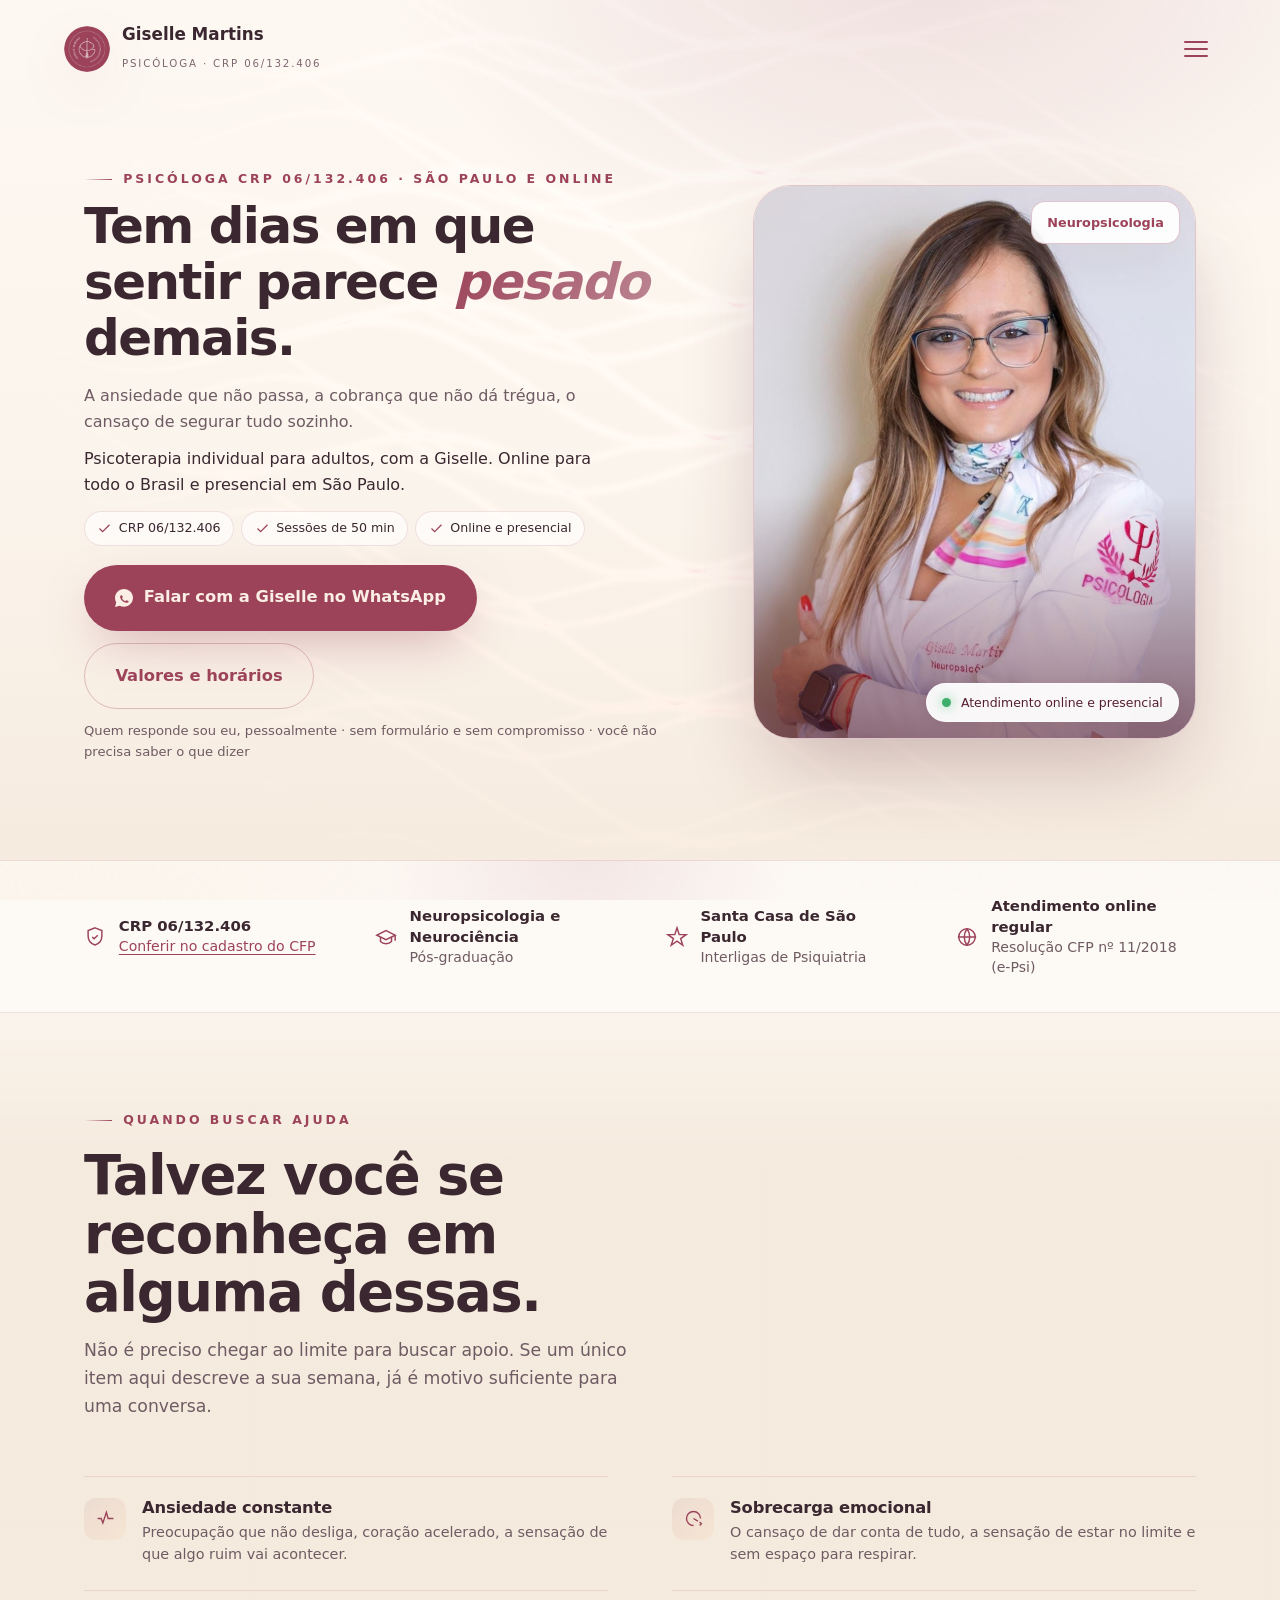
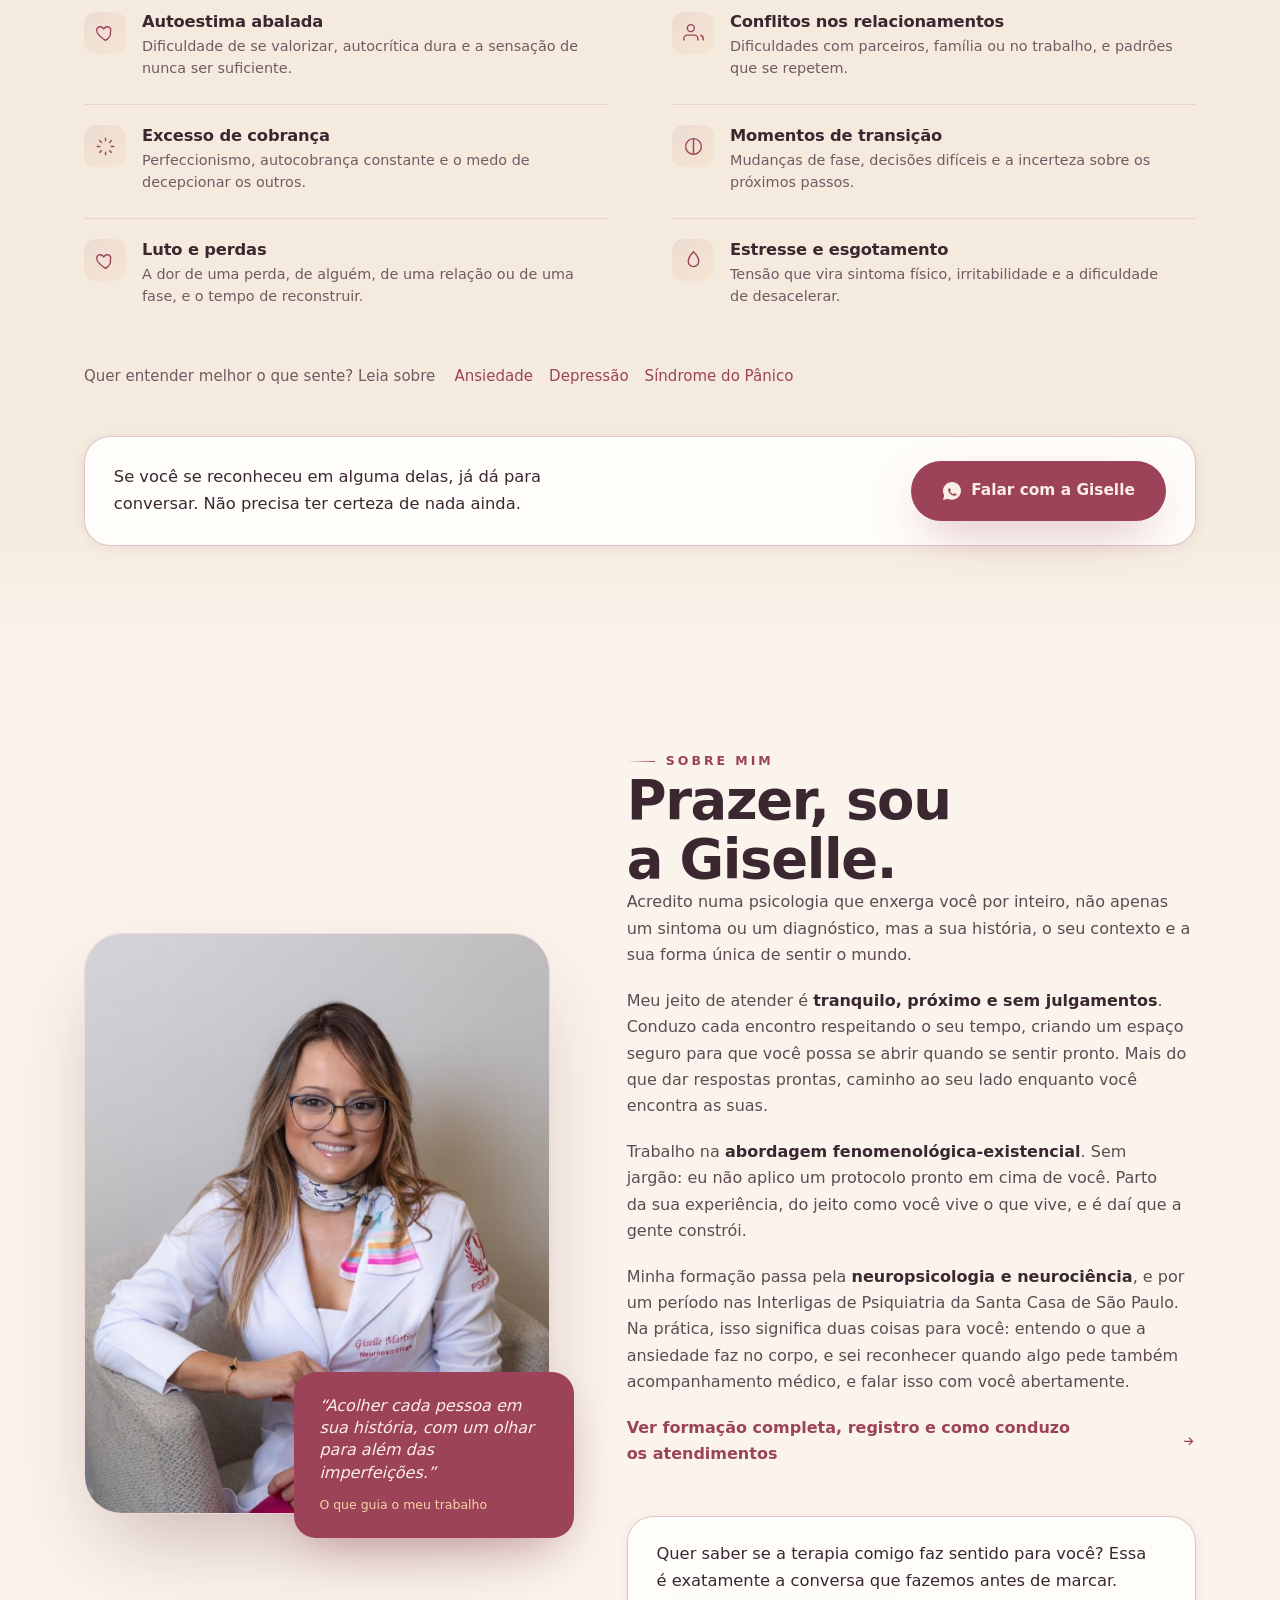
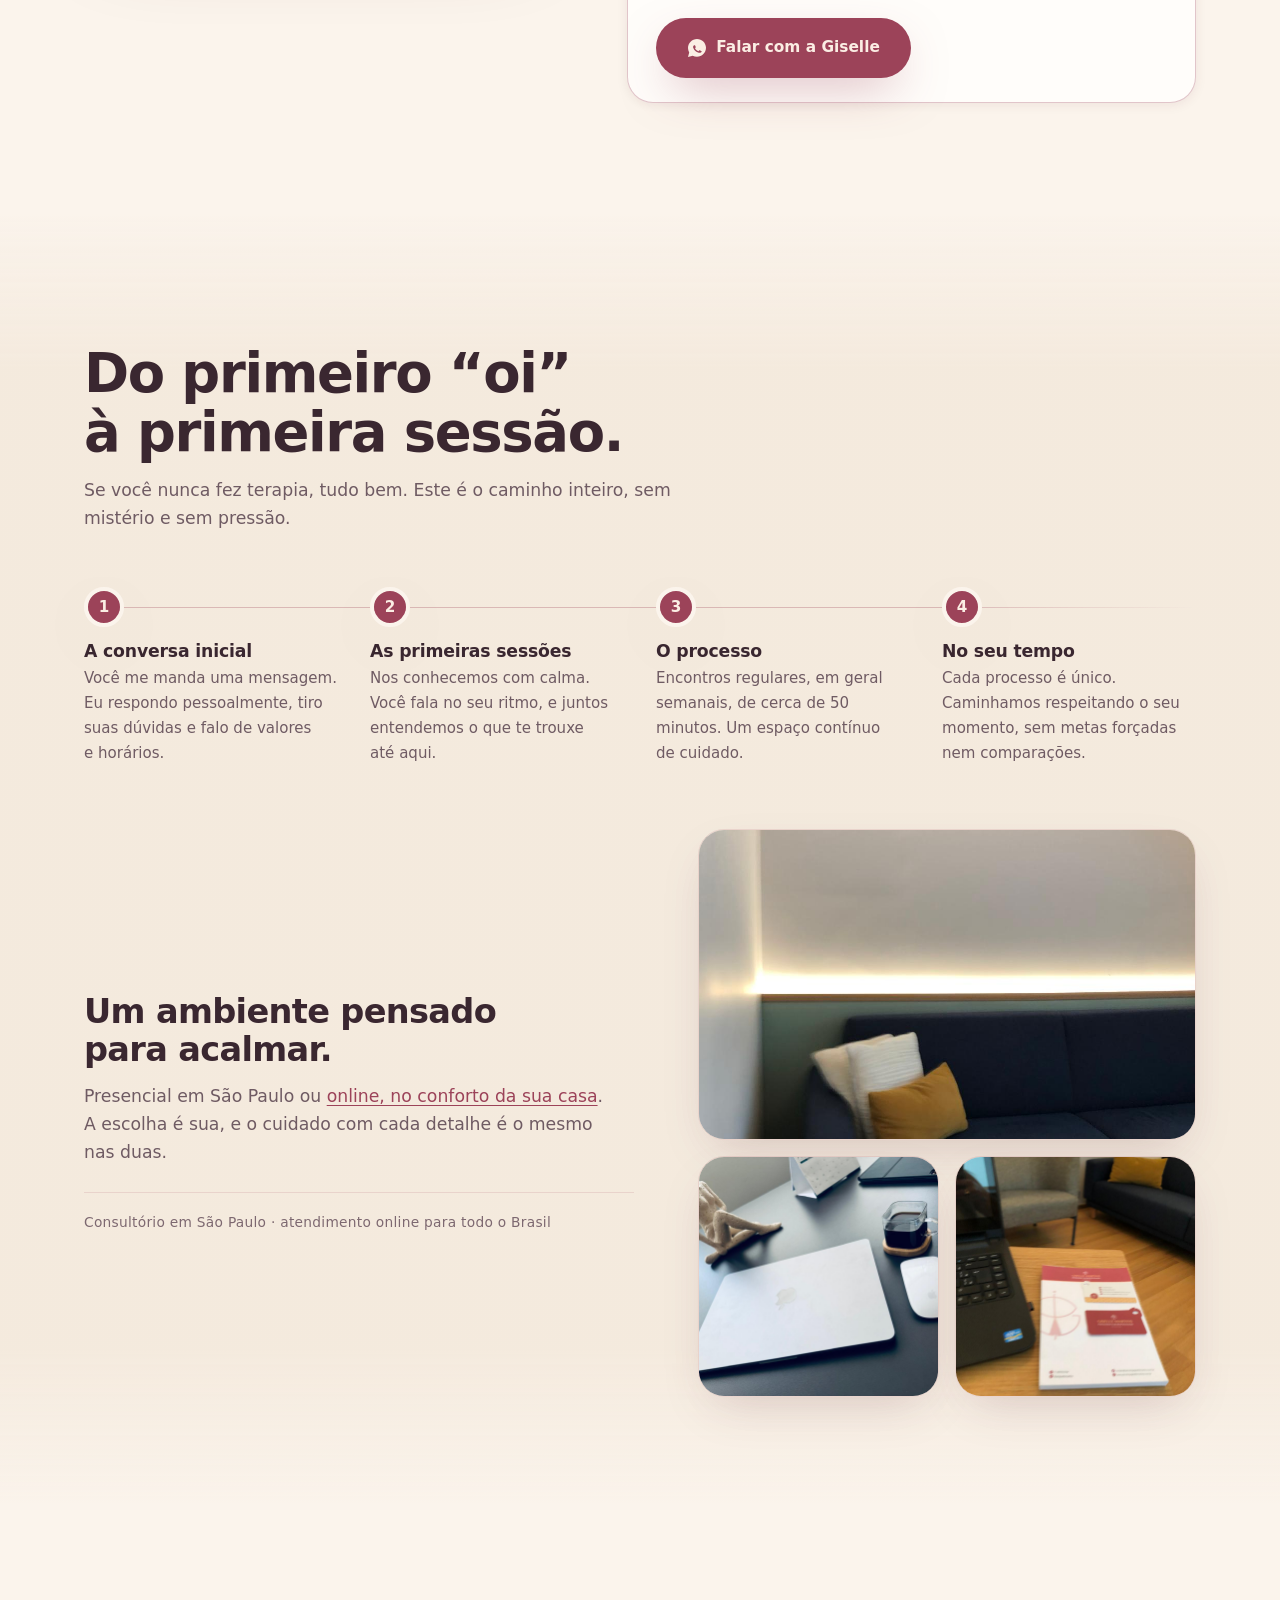
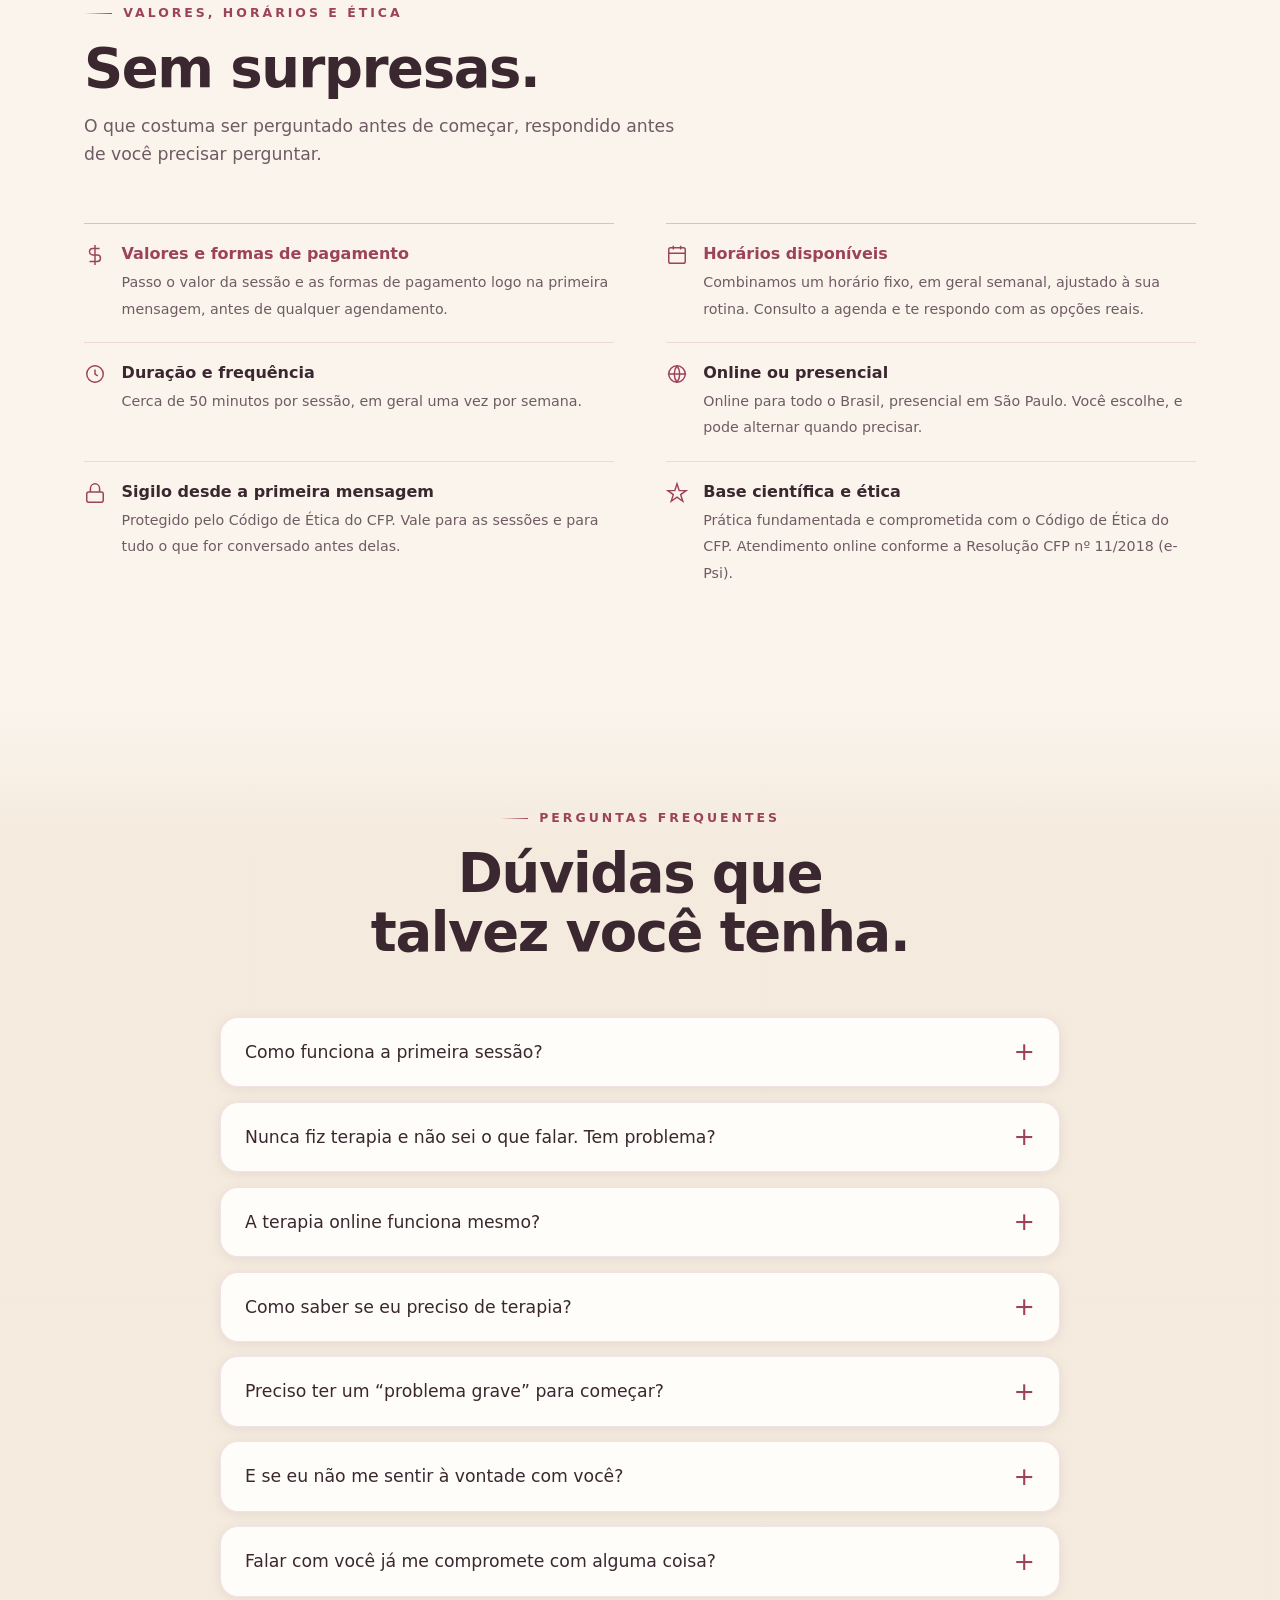
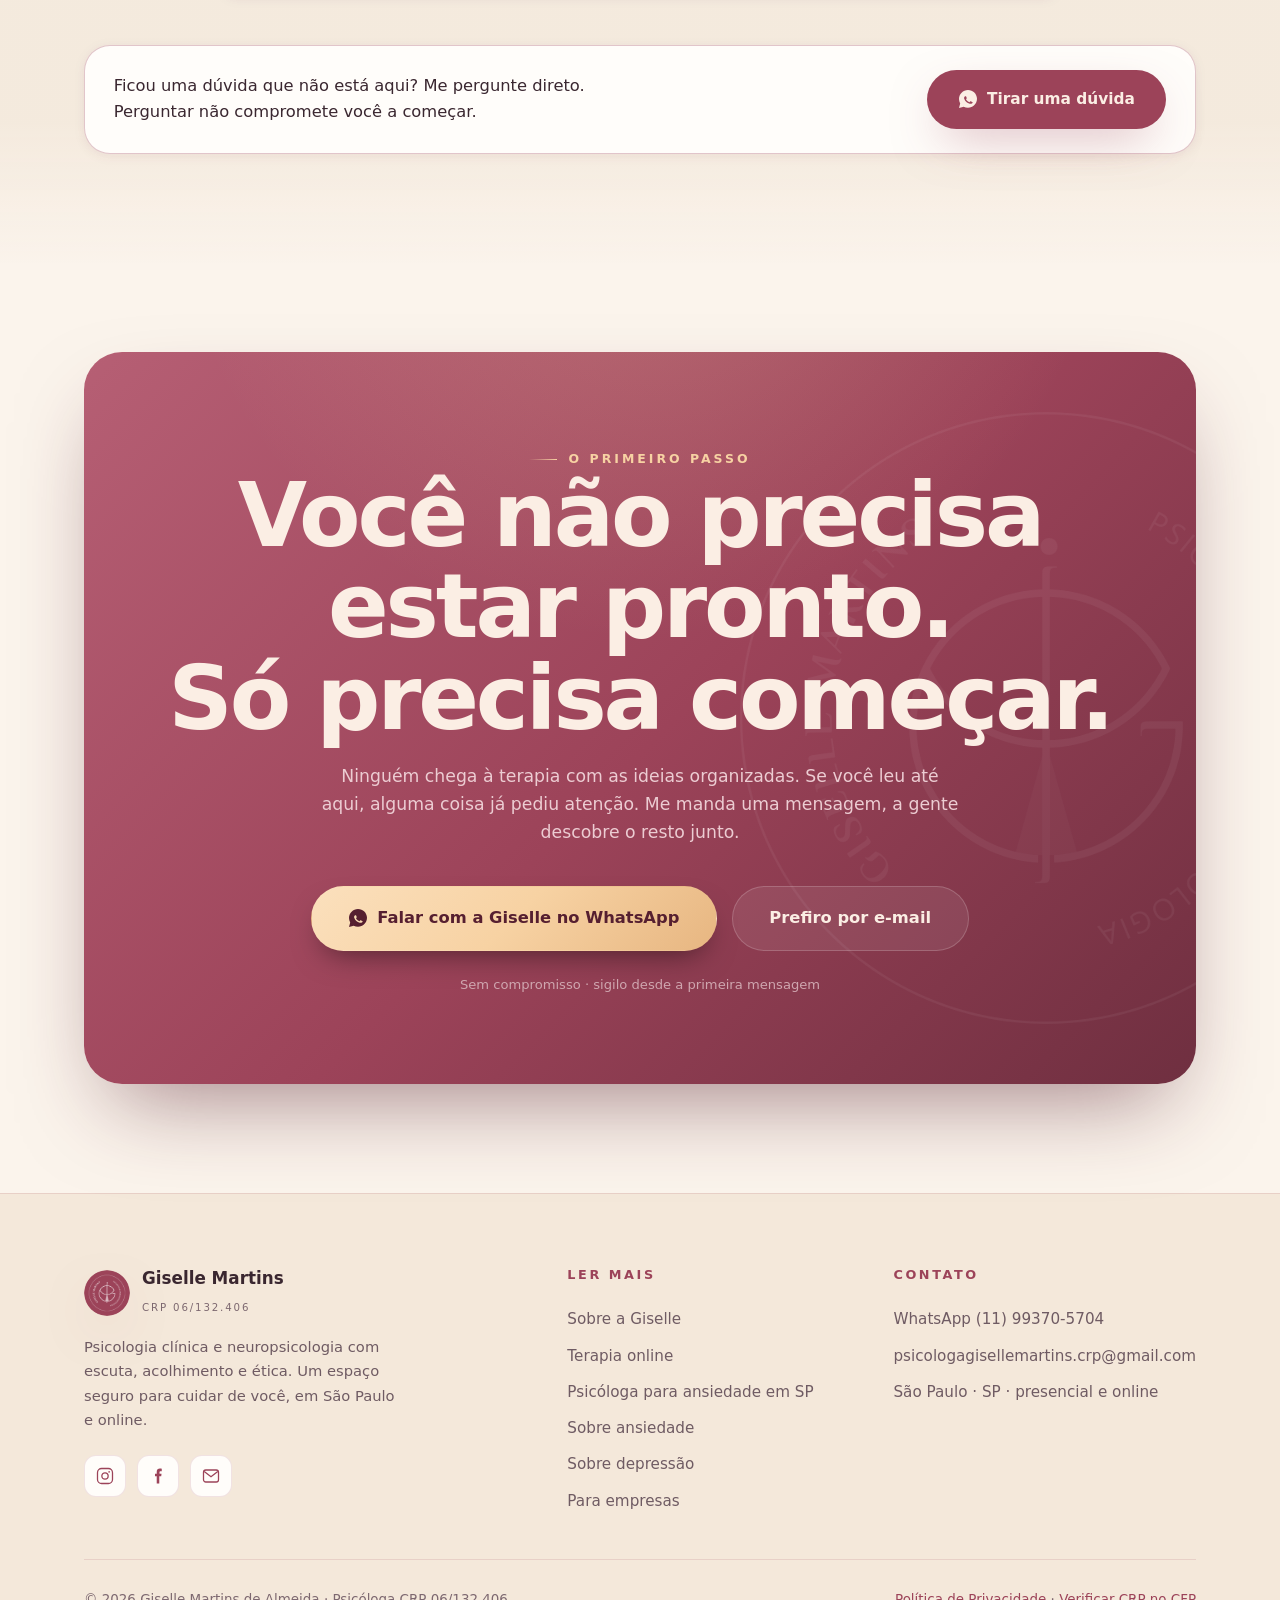
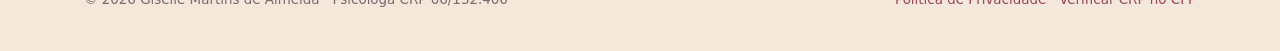
==== commit 7b01b262: "Expande depressão, pânico e desenvolvimento humano; remove esquizofrenia Artigos, de ~200 para ~1250" ====
--- a/index.html
+++ b/index.html
@@ -317,7 +317,6 @@
             <a href="artigos/ansiedade.html">Ansiedade</a>
             <a href="artigos/depressao.html">Depressão</a>
             <a href="artigos/sindrome-do-panico.html">Síndrome do Pânico</a>
-            <a href="artigos/esquizofrenia.html">Esquizofrenia</a>
           </span>
         </div>
 
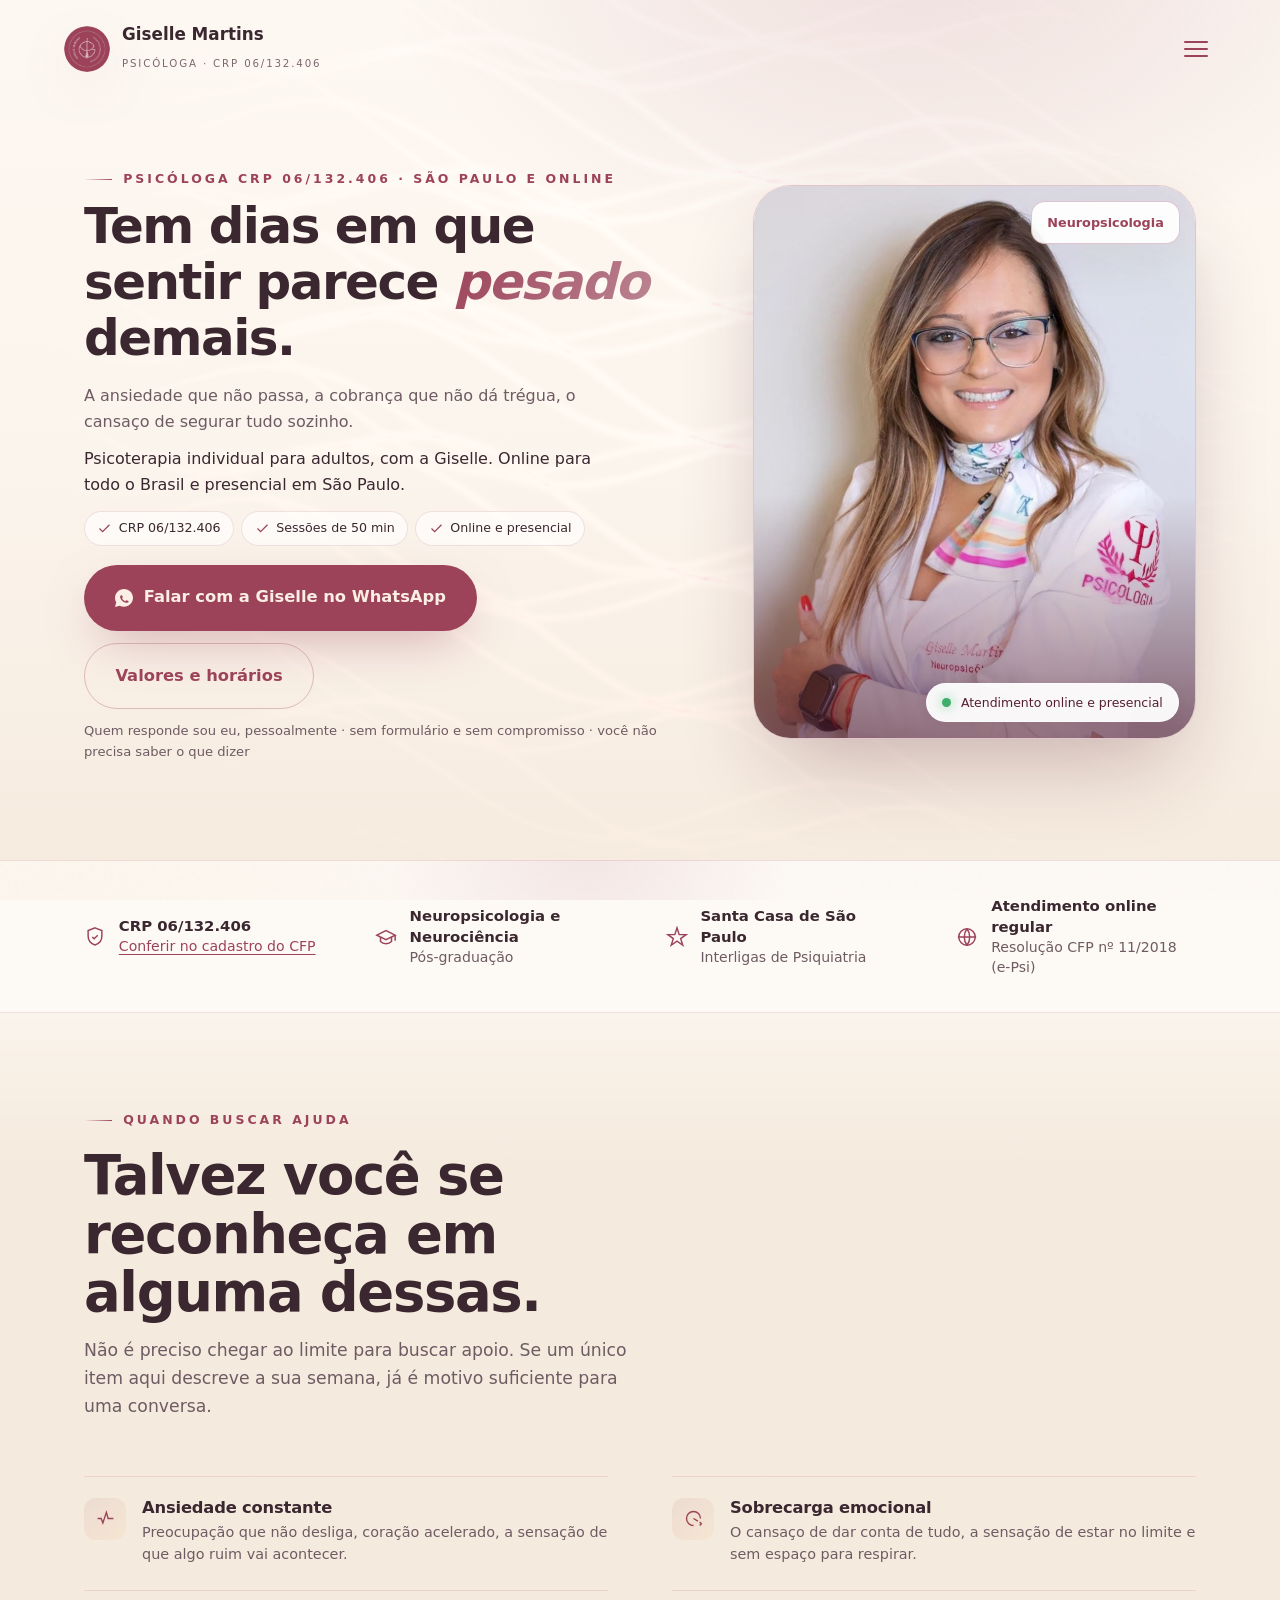
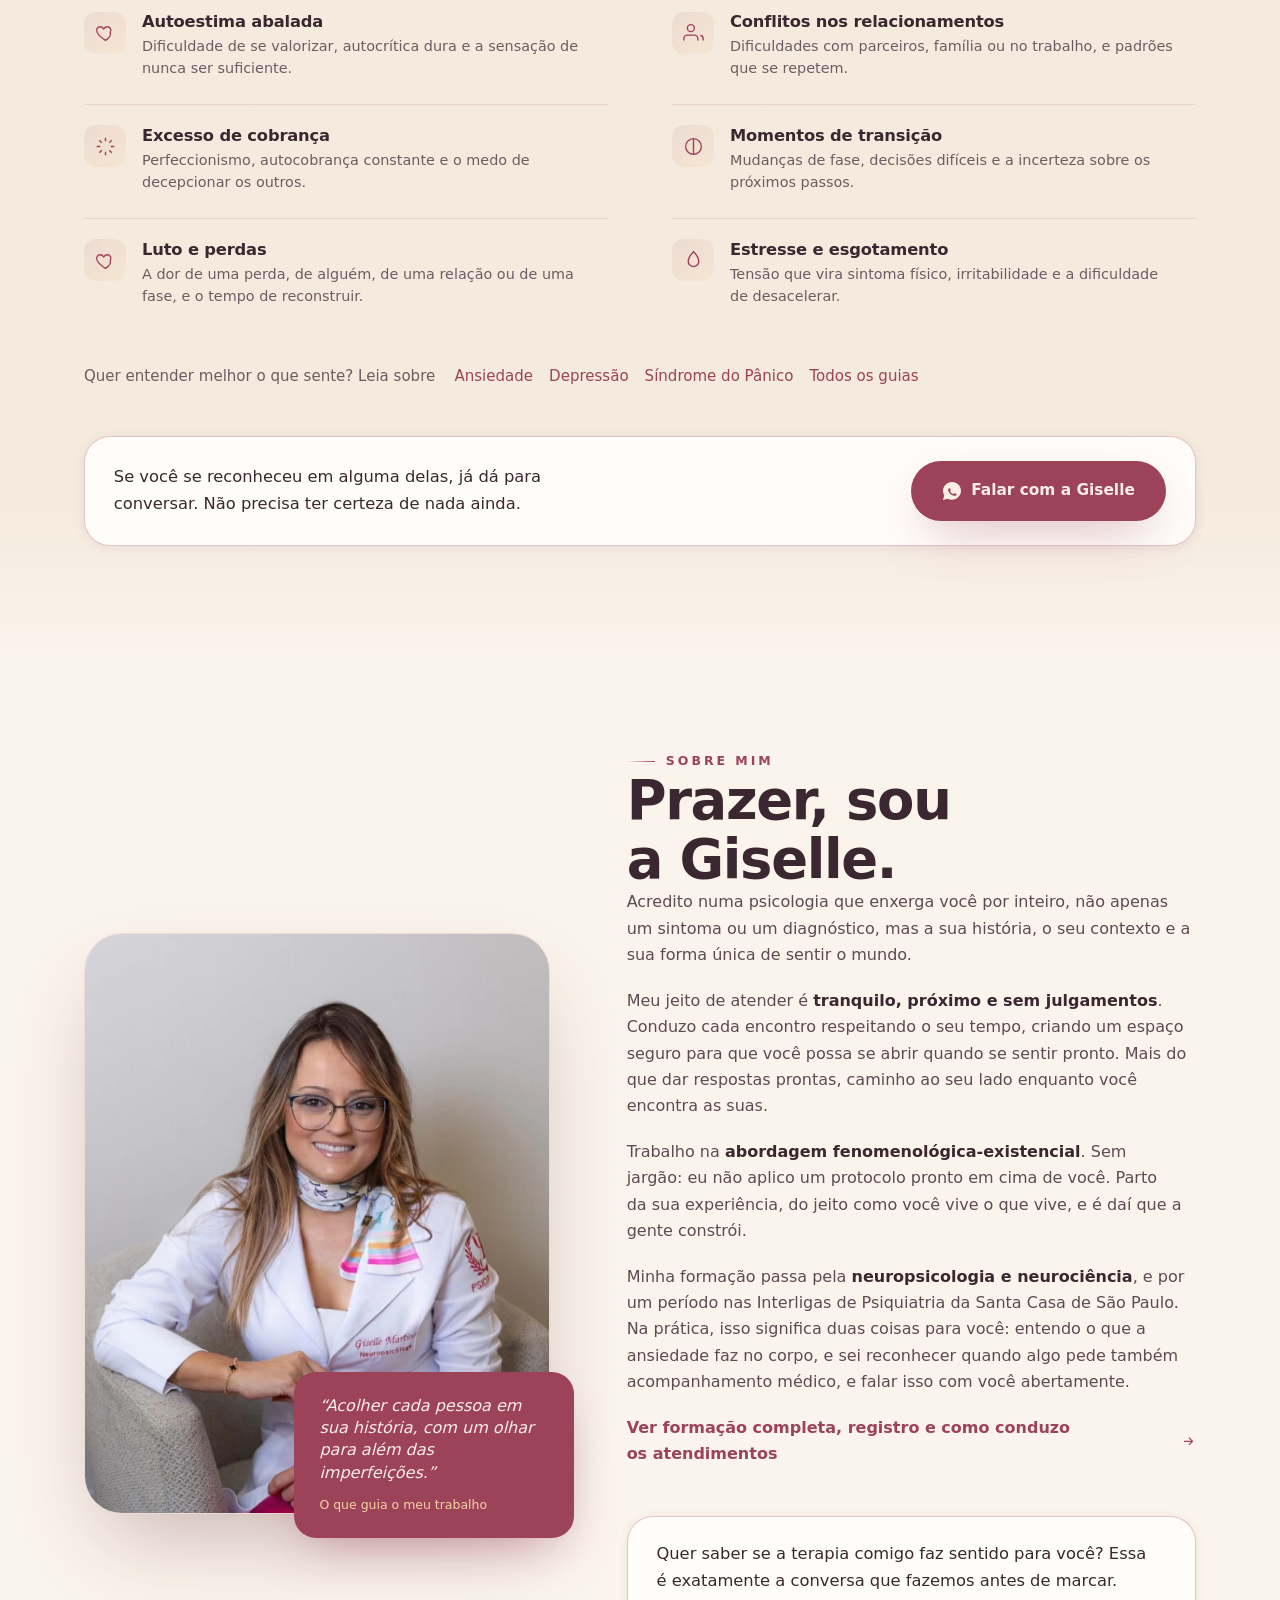
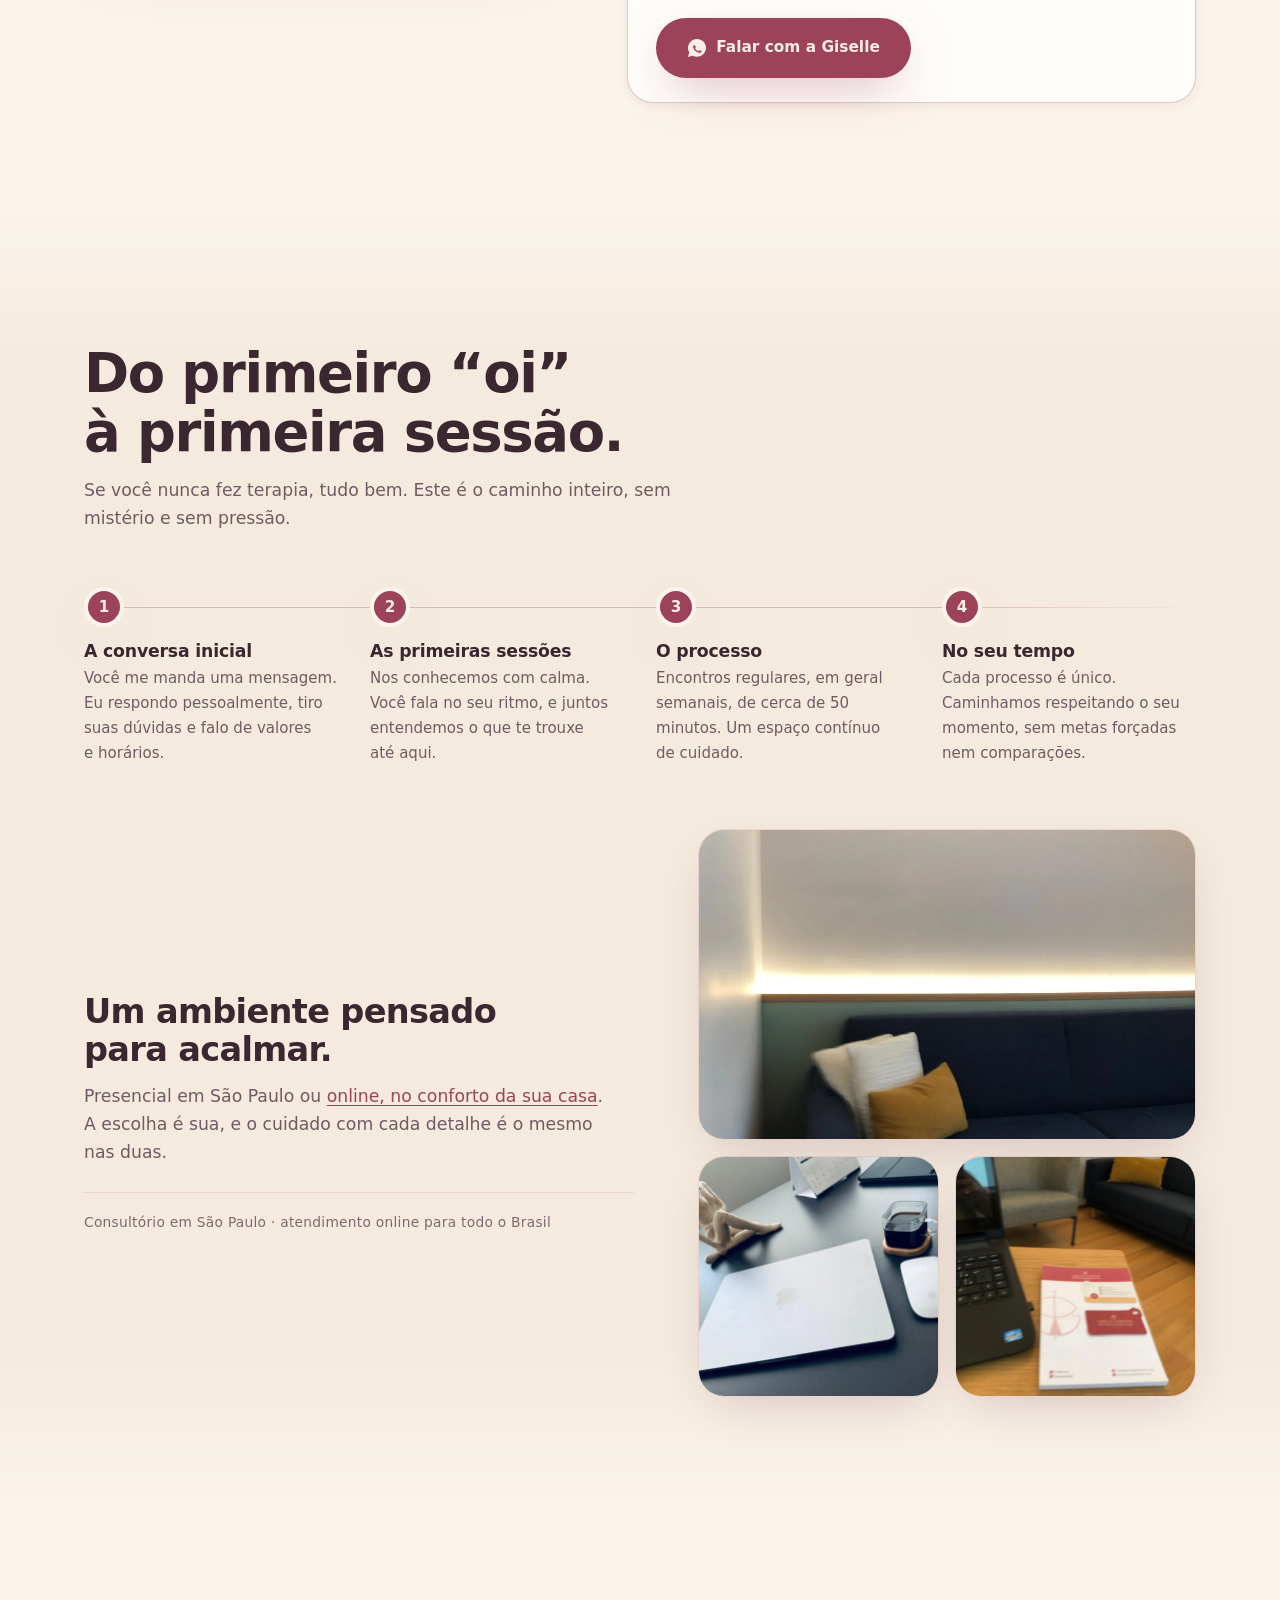
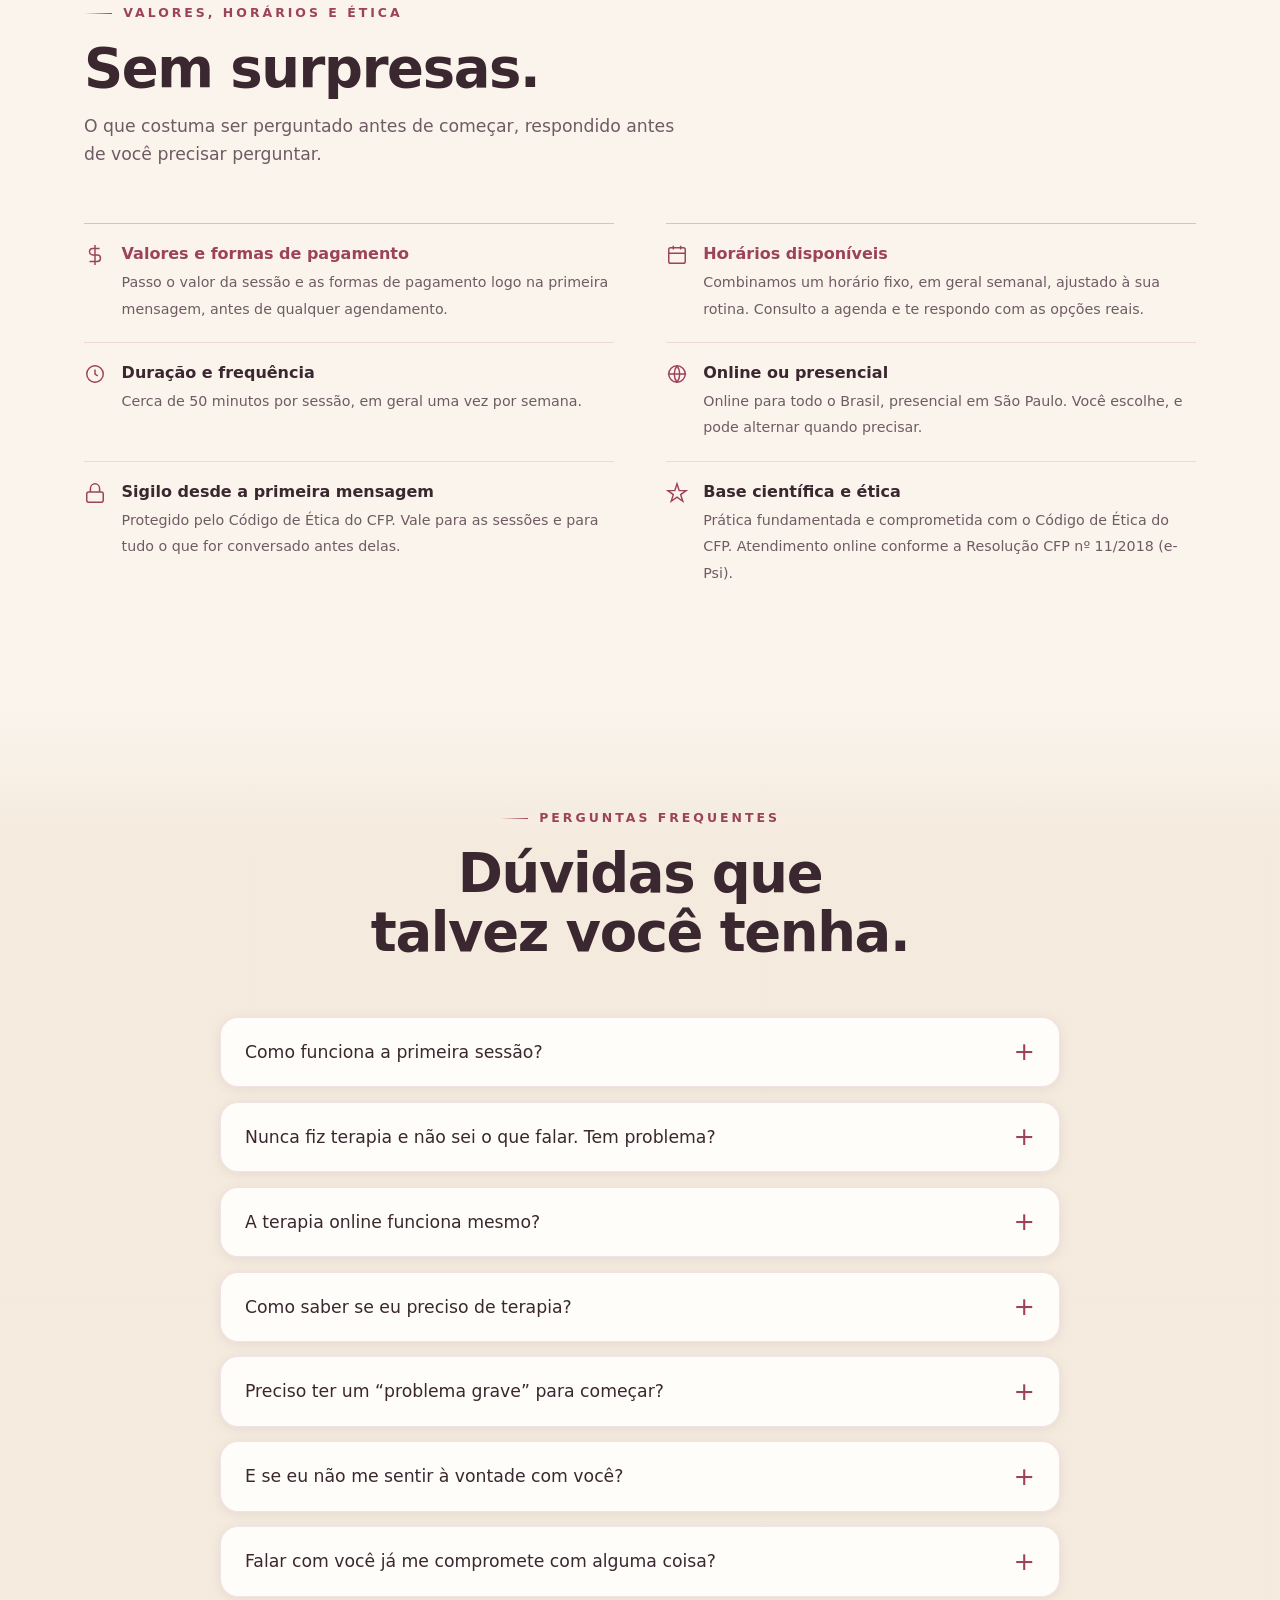
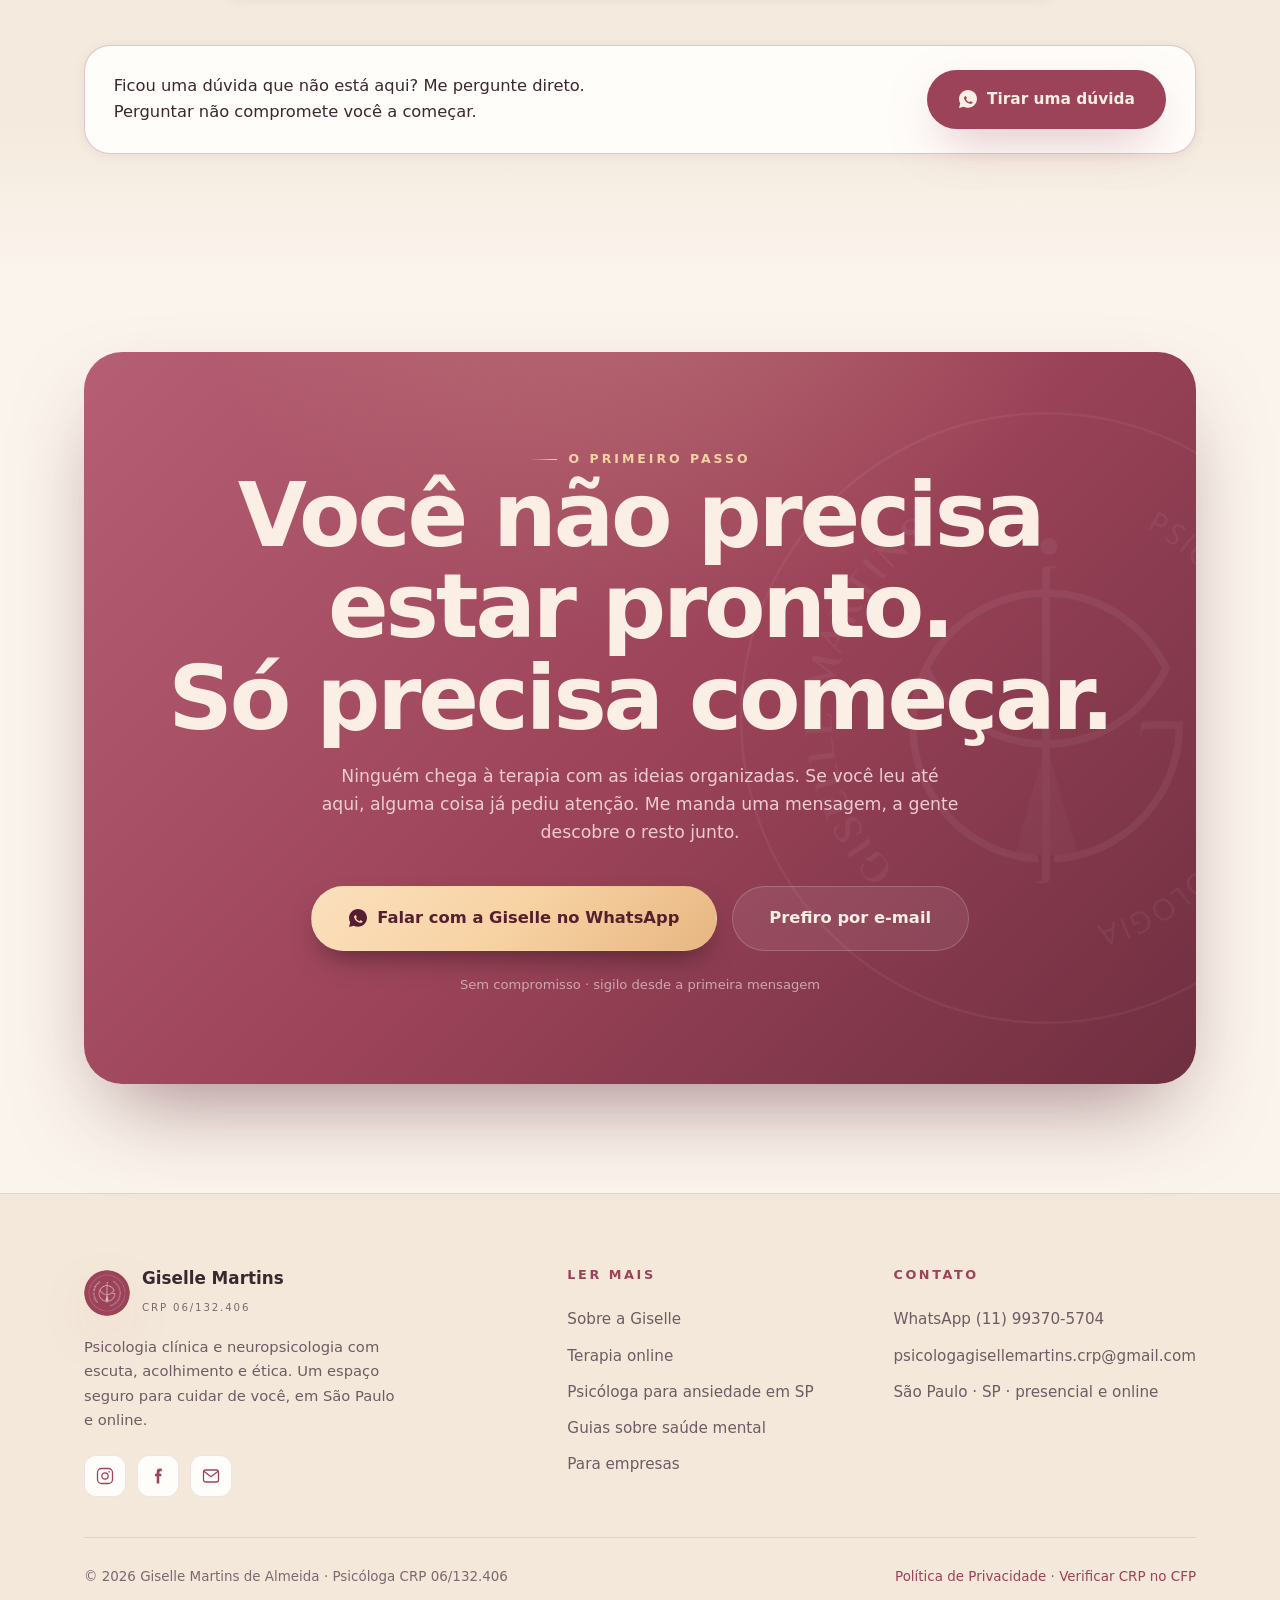
==== commit bee36eb9: "Cria o hub de guias, converte imagens para WebP e corrige o menu mobile Hub em /artigos/: Os guias s" ====
--- a/index.html
+++ b/index.html
@@ -188,7 +188,7 @@
         <div class="hero__content">
           <!-- identidade compacta: só aparece no mobile, onde o retrato sai da dobra -->
           <div class="hero__id">
-            <img src="assets/img/giselle-hero.jpg" alt="Giselle Martins, psicóloga" width="869" height="1280" fetchpriority="high" />
+            <picture><source srcset="assets/img/giselle-hero.webp" type="image/webp" /><img src="assets/img/giselle-hero.jpg" alt="Giselle Martins, psicóloga" width="869" height="1280" fetchpriority="high" /></picture>
             <div>
               <b>Giselle Martins</b>
               <span>Psicóloga · CRP 06/132.406</span>
@@ -229,7 +229,7 @@
         <div class="hero__portrait">
           <div class="hero__chip hero__chip--2"><b>Neuropsicologia</b></div>
           <div class="portrait-card">
-            <img src="assets/img/giselle-hero.jpg" alt="Giselle Martins, psicóloga clínica e neuropsicóloga" width="869" height="1280" fetchpriority="high" />
+            <picture><source srcset="assets/img/giselle-hero.webp" type="image/webp" /><img src="assets/img/giselle-hero.jpg" alt="Giselle Martins, psicóloga clínica e neuropsicóloga" width="869" height="1280" fetchpriority="high" /></picture>
             <div class="portrait-badge"><i></i><span>Atendimento online e presencial</span></div>
           </div>
         </div>
@@ -317,6 +317,7 @@
             <a href="artigos/ansiedade.html">Ansiedade</a>
             <a href="artigos/depressao.html">Depressão</a>
             <a href="artigos/sindrome-do-panico.html">Síndrome do Pânico</a>
+            <a href="artigos/">Todos os guias</a>
           </span>
         </div>
 
@@ -334,7 +335,7 @@
     <section class="section-pad" id="sobre">
       <div class="wrap about__grid">
         <div class="about__media reveal">
-          <div class="about__photo"><img src="assets/img/giselle-sobre.jpg" alt="Giselle Martins, psicóloga, em seu consultório" width="995" height="1280" loading="lazy" decoding="async" /></div>
+          <div class="about__photo"><picture><source srcset="assets/img/giselle-sobre.webp" type="image/webp" /><img src="assets/img/giselle-sobre.jpg" alt="Giselle Martins, psicóloga, em seu consultório" width="995" height="1280" loading="lazy" decoding="async" /></picture></div>
           <div class="about__quote">
             <p>“Acolher cada pessoa em sua história, com um olhar para além das imperfeições.”</p>
             <cite>O que guia o meu trabalho</cite>
@@ -418,9 +419,9 @@
             <p class="space-text__note">Consultório em São Paulo · atendimento online para todo o Brasil</p>
           </div>
           <div class="space-gallery reveal" data-delay="1">
-            <figure class="g-main"><img src="assets/img/espaco-sala.jpg" alt="Sala de atendimento acolhedora" width="960" height="1280" loading="lazy" decoding="async" /></figure>
-            <figure class="g-a"><img src="assets/img/consultorio.jpg" alt="Detalhe do consultório" width="1280" height="960" loading="lazy" decoding="async" /></figure>
-            <figure class="g-b"><img src="assets/img/espaco-livros.jpg" alt="Estante de livros do consultório" width="960" height="1280" loading="lazy" decoding="async" /></figure>
+            <figure class="g-main"><picture><source srcset="assets/img/espaco-sala.webp" type="image/webp" /><img src="assets/img/espaco-sala.jpg" alt="Sala de atendimento acolhedora" width="960" height="1280" loading="lazy" decoding="async" /></picture></figure>
+            <figure class="g-a"><picture><source srcset="assets/img/consultorio.webp" type="image/webp" /><img src="assets/img/consultorio.jpg" alt="Detalhe do consultório" width="1280" height="960" loading="lazy" decoding="async" /></picture></figure>
+            <figure class="g-b"><picture><source srcset="assets/img/espaco-livros.webp" type="image/webp" /><img src="assets/img/espaco-livros.jpg" alt="Estante de livros do consultório" width="960" height="1280" loading="lazy" decoding="async" /></picture></figure>
           </div>
         </div>
       </div>
@@ -568,8 +569,7 @@
           <a href="sobre.html">Sobre a Giselle</a>
           <a href="terapia-online.html">Terapia online</a>
           <a href="psicologa-ansiedade-sao-paulo.html">Psicóloga para ansiedade em SP</a>
-          <a href="artigos/ansiedade.html">Sobre ansiedade</a>
-          <a href="artigos/depressao.html">Sobre depressão</a>
+          <a href="artigos/">Guias sobre saúde mental</a>
           <a href="artigos/desenvolvimento-humano.html">Para empresas</a>
         </div>
         <div class="footer__col" data-cta-loc="rodape">
--- a/assets/css/main.css
+++ b/assets/css/main.css
@@ -1045,3 +1045,9 @@
    continua valendo como rede de seguranca para quem estiver sem JS. */
 .nav--compact .nav__links, .nav--compact .nav__cta { display: none; }
 .nav--compact .nav__burger { display: flex; }
+
+/* O <picture> que envolve as fotos entra na arvore de layout como inline e
+   quebraria regras que contam com o <img> sendo filho direto (por exemplo
+   `height: 100%` nas figuras da galeria). `display: contents` faz o wrapper
+   sumir do layout: o <img> se posiciona exatamente como antes do WebP. */
+picture { display: contents; }
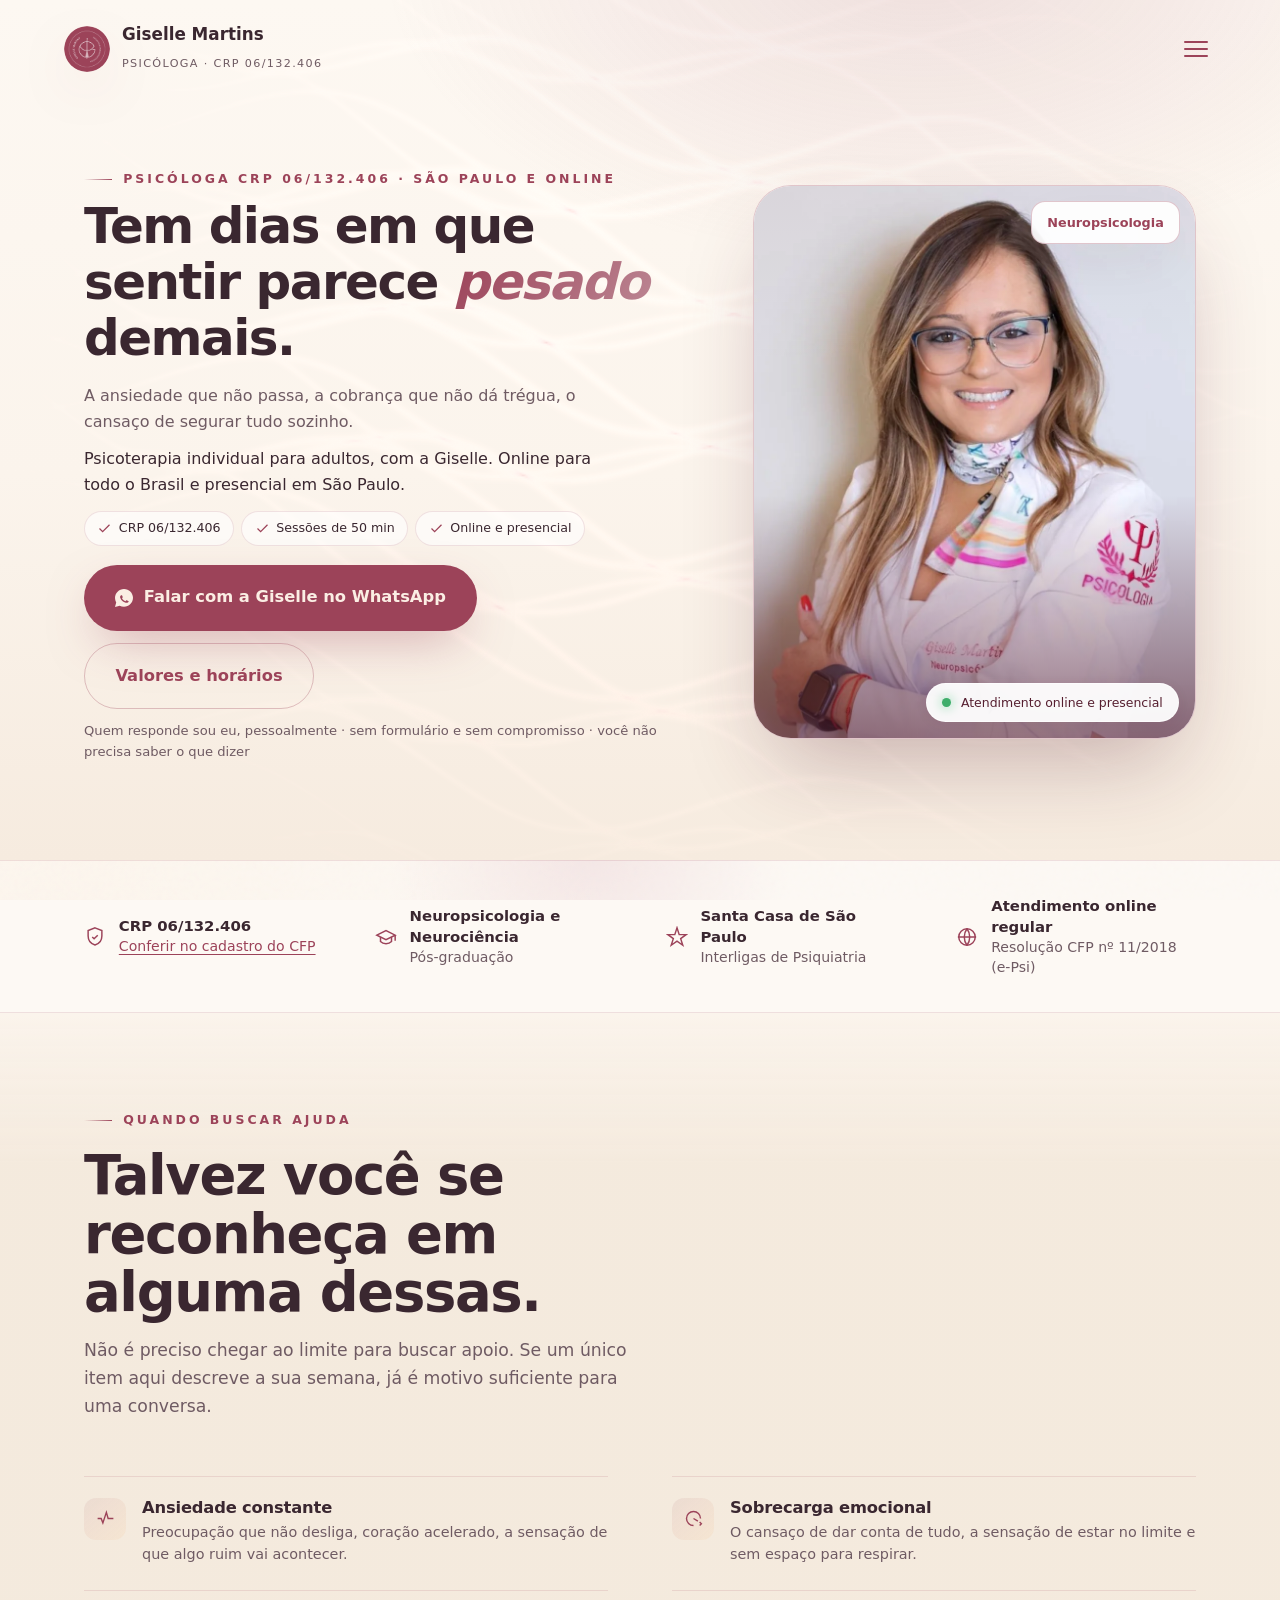
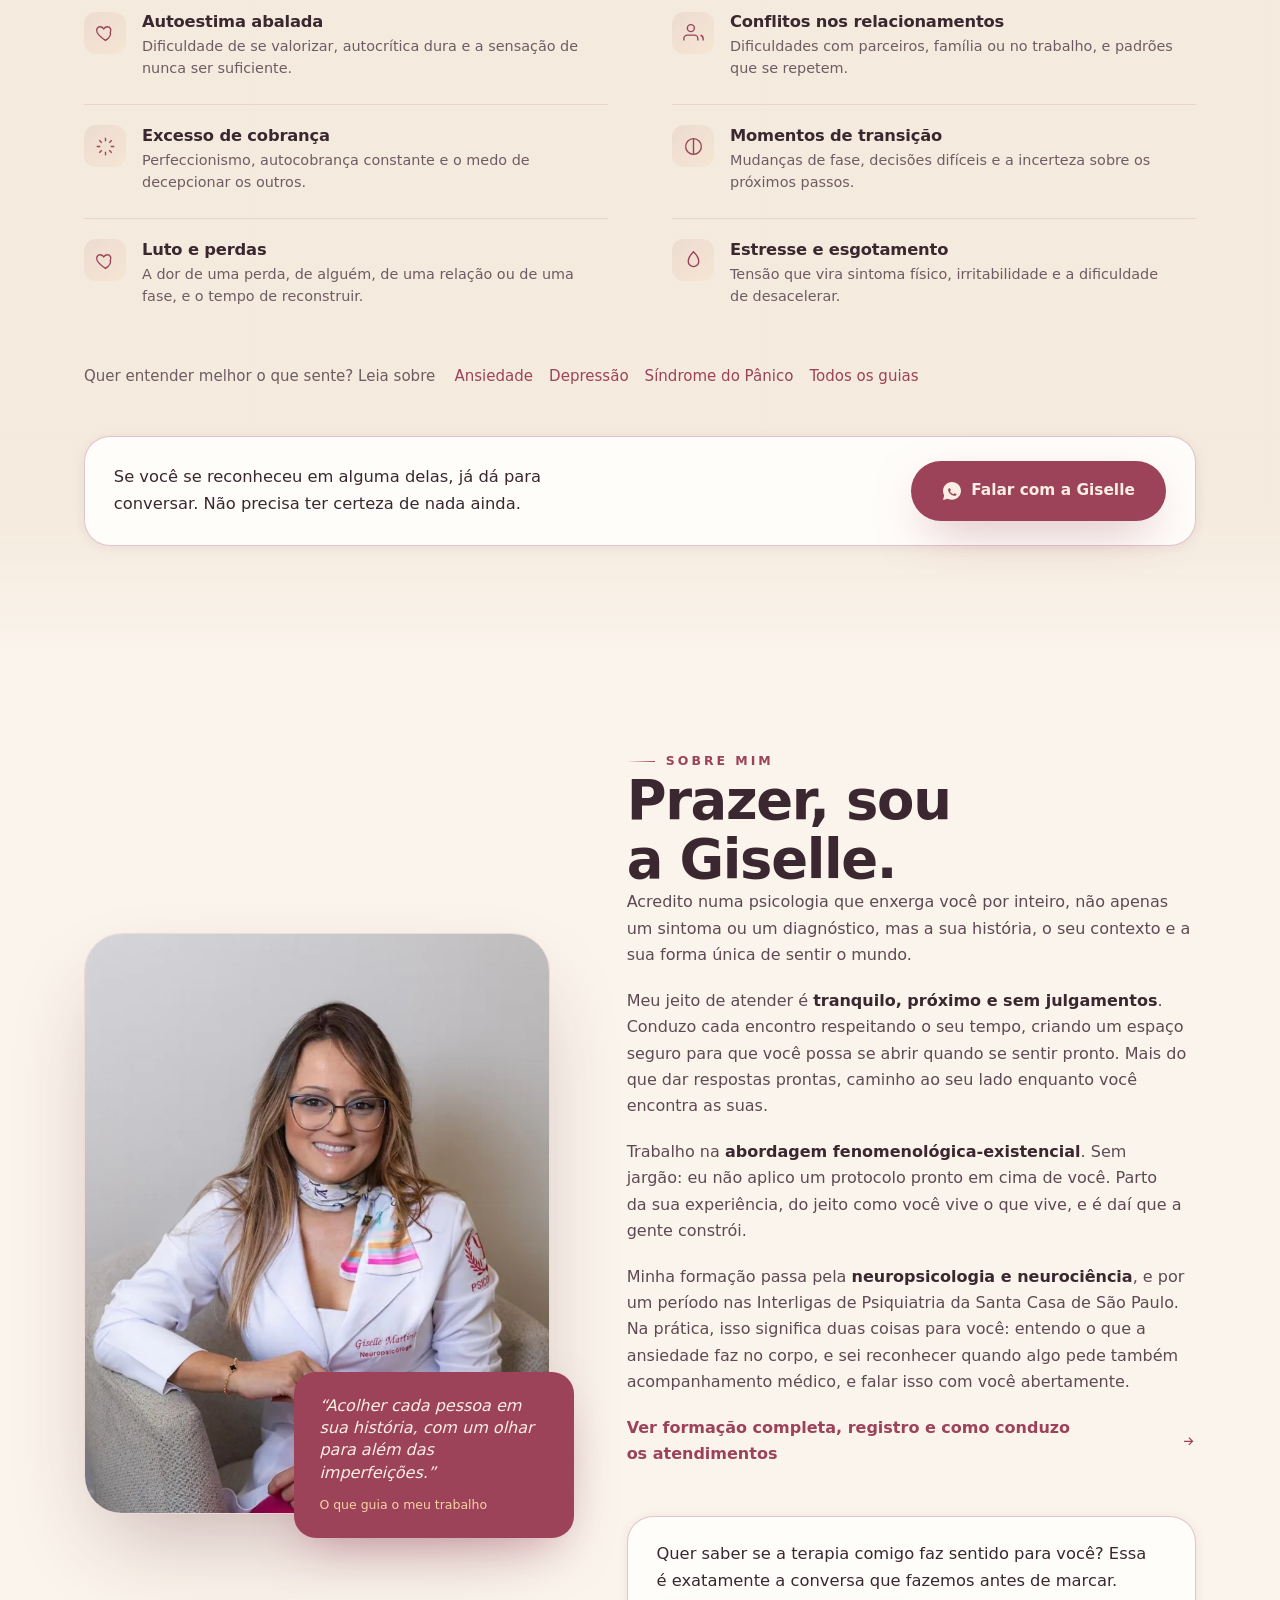
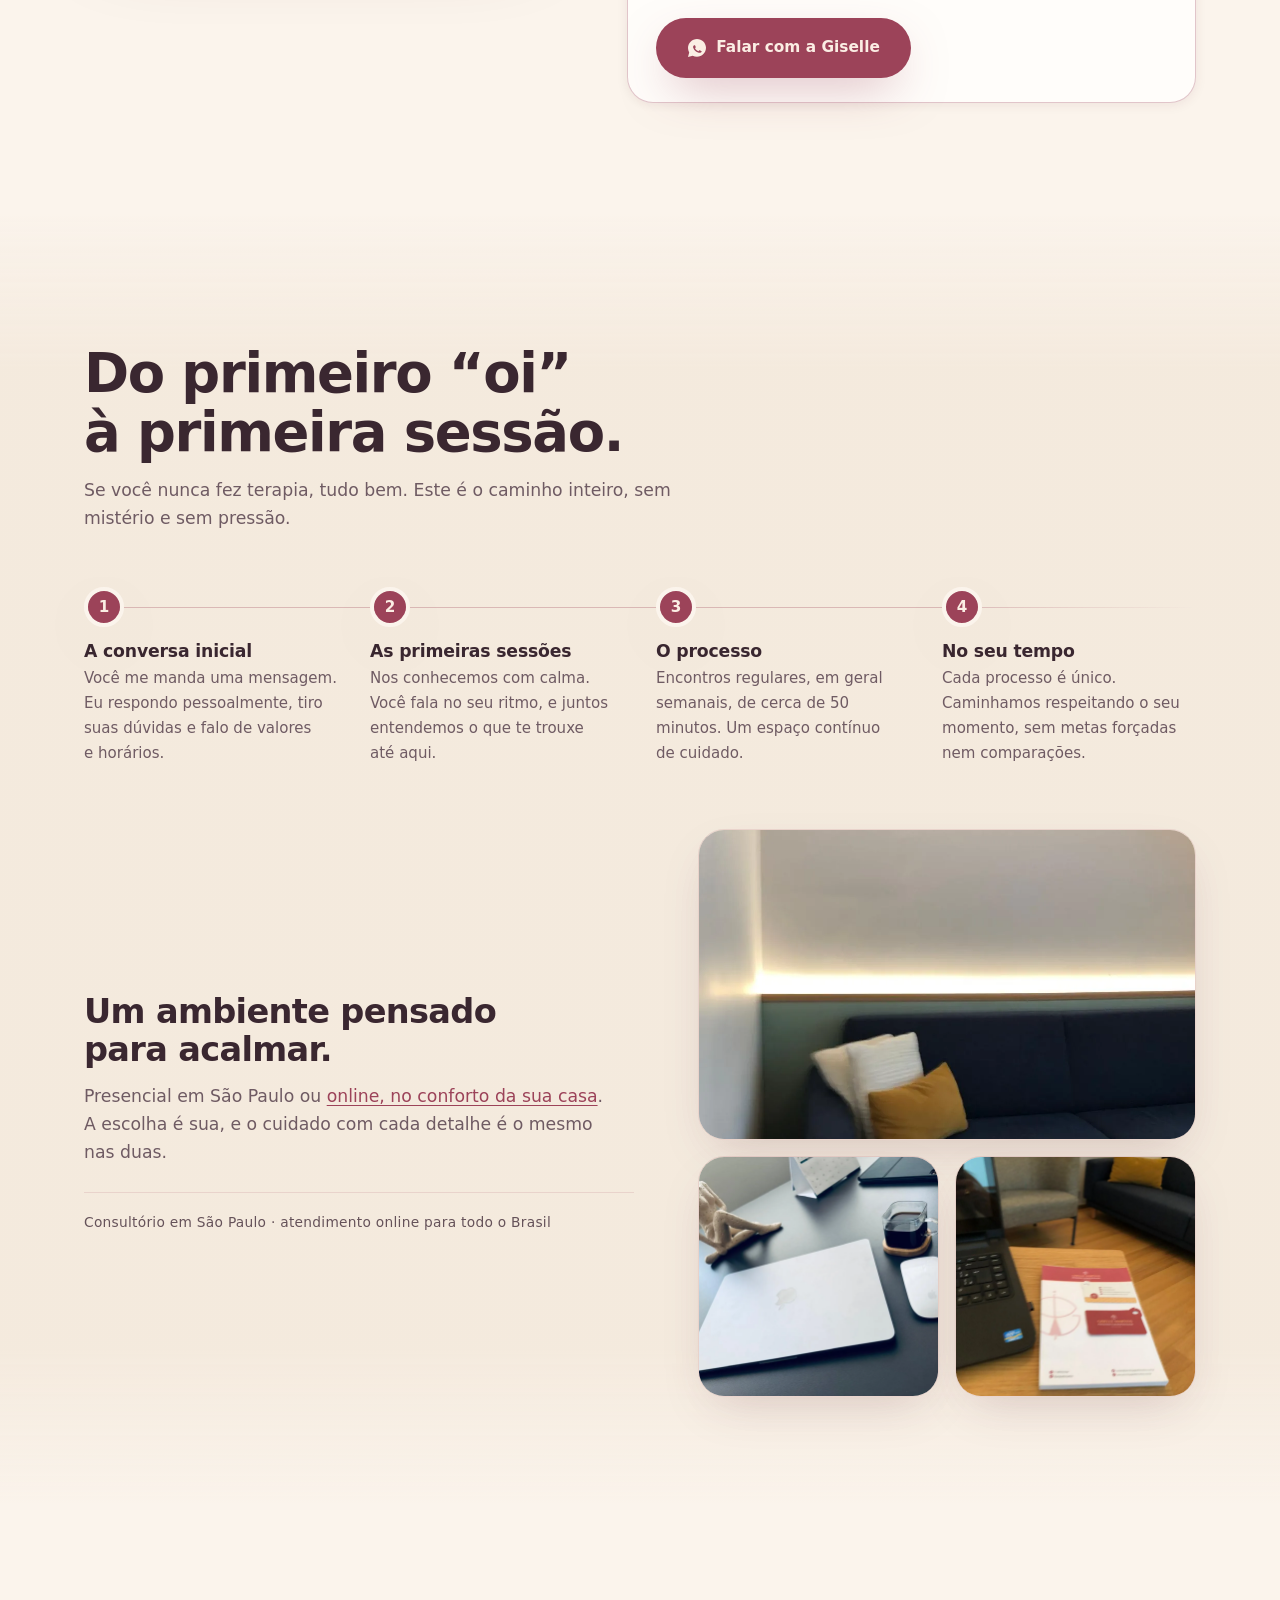
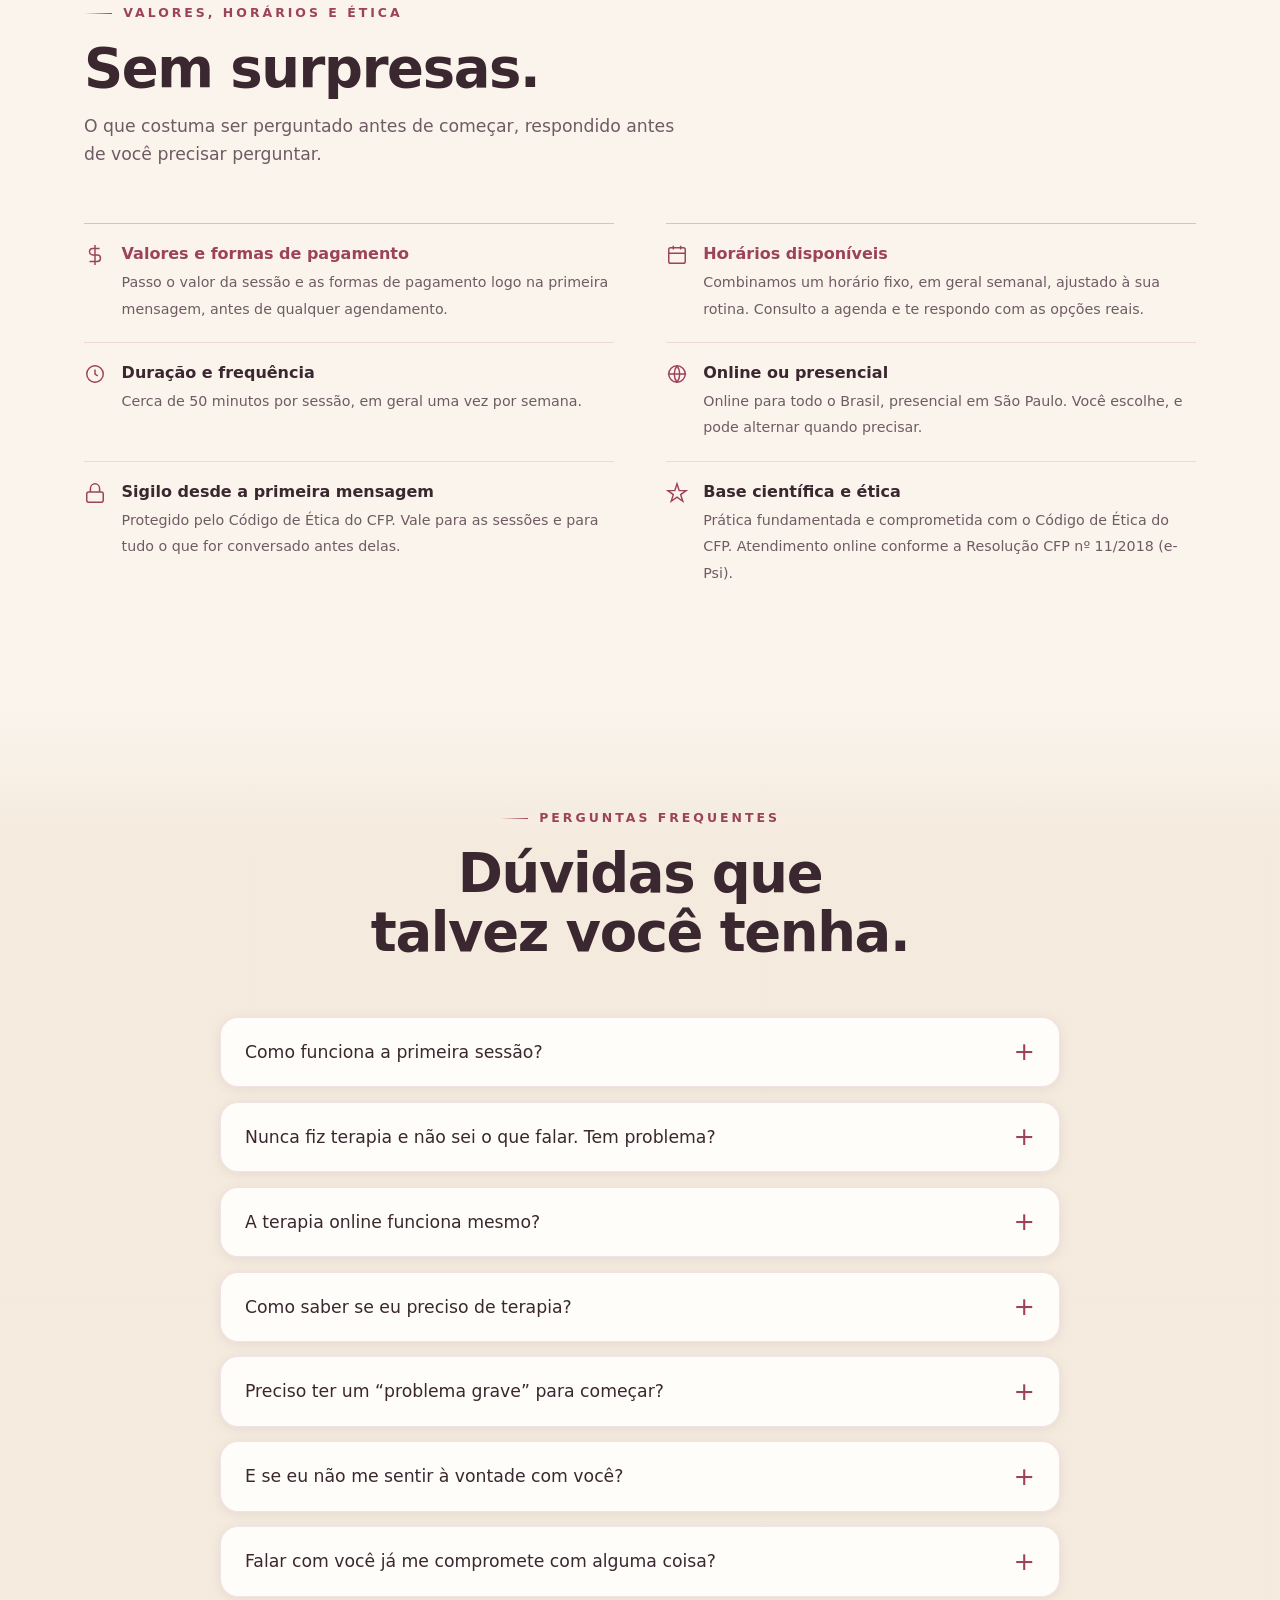
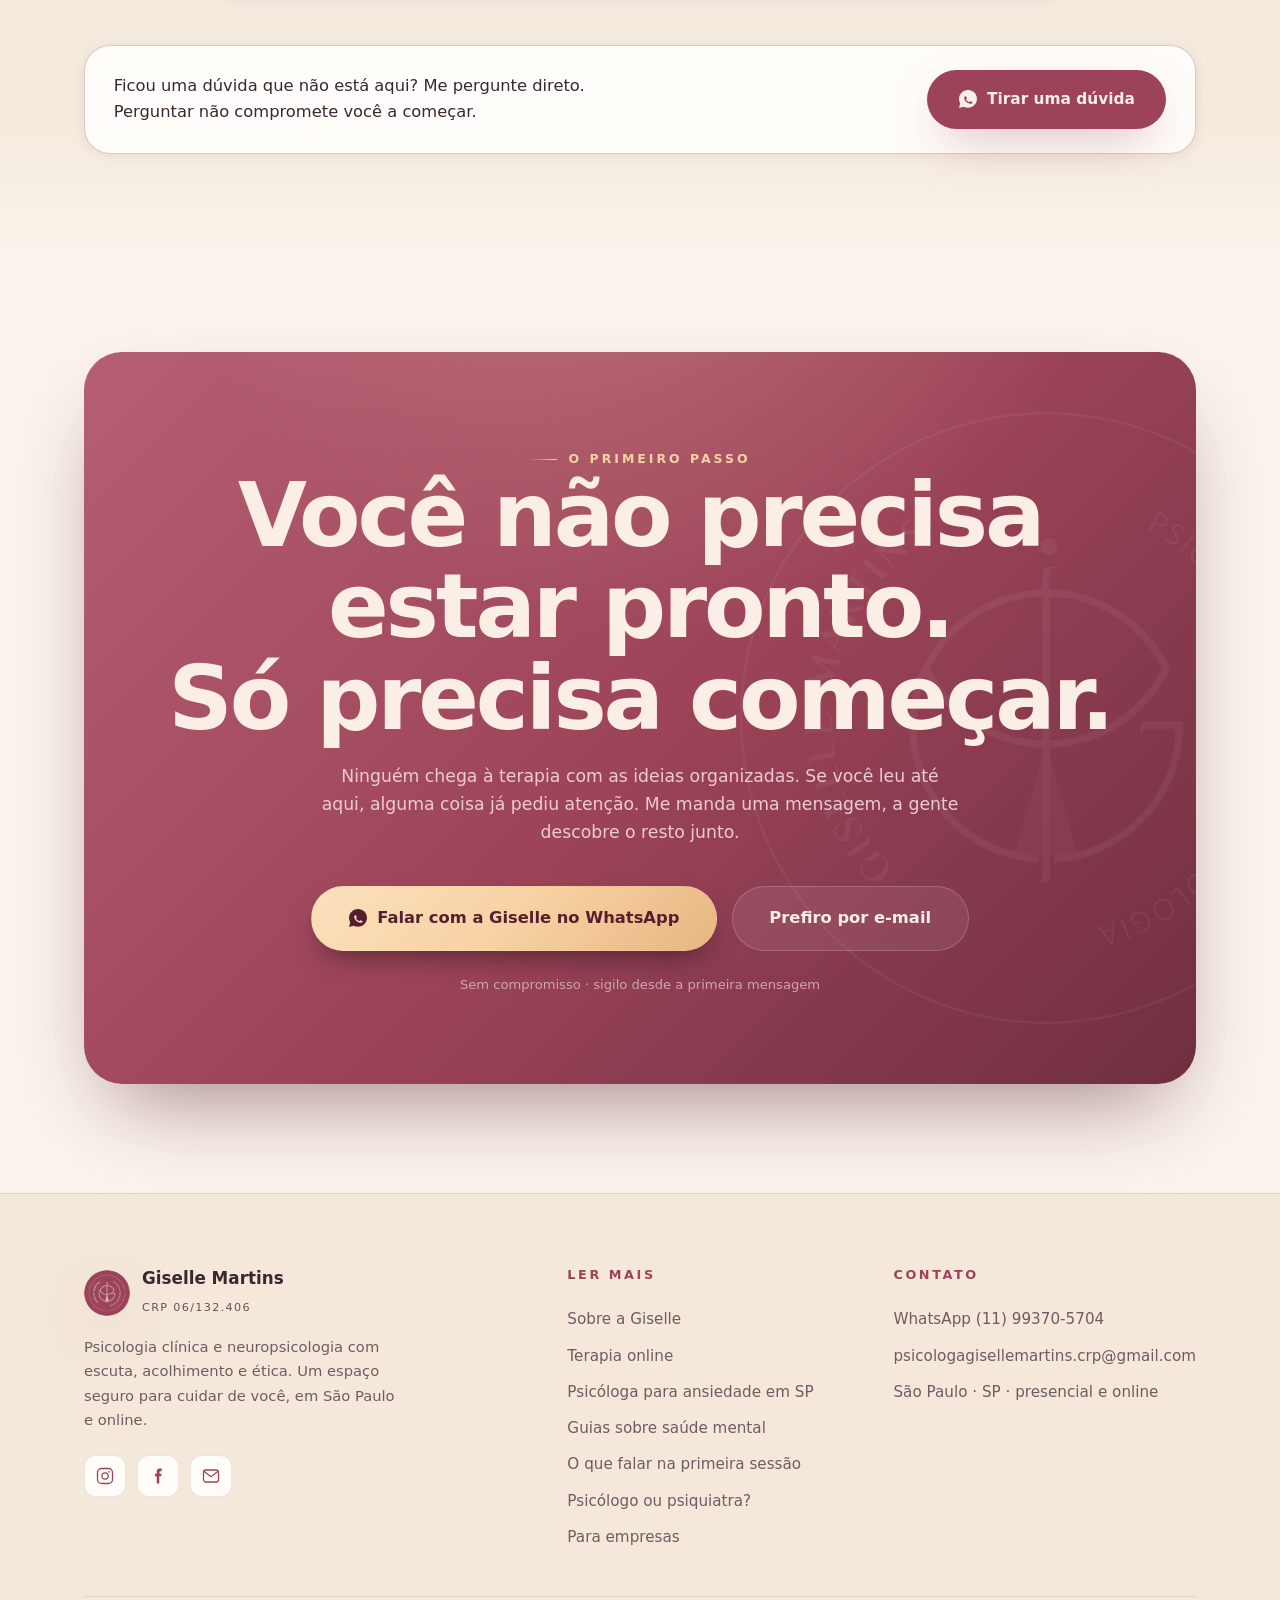
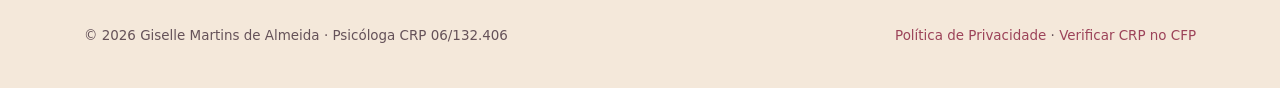
==== commit 5180e464: "Adiciona llms.txt, otimiza o mobile e corrige a tipografia dos títulos Tipografia no mobile, o defei" ====
--- a/index.html
+++ b/index.html
@@ -3,13 +3,31 @@
 <head>
   <meta charset="UTF-8" />
   <meta name="viewport" content="width=device-width, initial-scale=1.0" />
-  <!-- Google tag (gtag.js) -->
-  <script async src="https://www.googletagmanager.com/gtag/js?id=G-RFCD1X5SDE"></script>
+  <!-- Google tag (gtag.js), carregada fora do caminho critico.
+       O script sao 187 KB e ~163 ms de linha principal. Subir na ociosidade
+       (ou no primeiro toque, o que vier antes) tira isso da primeira
+       renderizacao sem perder o pageview: o GA4 registra quando ele sobe. -->
   <script>
     window.dataLayer = window.dataLayer || [];
     function gtag(){dataLayer.push(arguments);}
     gtag('js', new Date());
     gtag('config', 'G-RFCD1X5SDE');
+    (function () {
+      var subiu = false;
+      function sobe() {
+        if (subiu) return; subiu = true;
+        var s = document.createElement('script');
+        s.async = true;
+        s.src = 'https://www.googletagmanager.com/gtag/js?id=G-RFCD1X5SDE';
+        document.head.appendChild(s);
+      }
+      // quem interage primeiro nao pode ficar sem medicao
+      ['pointerdown', 'keydown', 'scroll'].forEach(function (ev) {
+        addEventListener(ev, sobe, { once: true, passive: true });
+      });
+      if ('requestIdleCallback' in window) requestIdleCallback(sobe, { timeout: 3500 });
+      else setTimeout(sobe, 2500);
+    })();
   </script>
   <title>Psicóloga em São Paulo e Online | Giselle Martins, CRP 06/132.406</title>
   <meta name="description" content="Psicoterapia para ansiedade, sobrecarga e autoestima, sem julgamentos. Giselle Martins, psicóloga CRP 06/132.406. Online e presencial em São Paulo." />
@@ -32,7 +50,8 @@
   <meta name="twitter:image" content="https://psicologagisellemartins.com.br/assets/img/giselle-hero.jpg" />
 
   <link rel="preconnect" href="https://api.fontshare.com" crossorigin />
-  <link rel="stylesheet" href="https://api.fontshare.com/v2/css?f[]=clash-display@400,500,600,700&f[]=satoshi@300,400,500,700&display=swap" />
+  <link rel="preconnect" href="https://cdn.fontshare.com" crossorigin />
+  <link rel="stylesheet" href="https://api.fontshare.com/v2/css?f[]=clash-display@500,600&f[]=satoshi@400,500,600,700&display=swap" />
   <link rel="stylesheet" href="assets/css/main.css" />
 
   <!-- TODO: CONFIRMAR COM GISELLE: assim que o endereço do consultório e os
@@ -166,7 +185,7 @@
       <a class="nav__link" href="#pratico">Valores e horários</a>
       <a class="nav__link" href="#faq">Dúvidas</a>
     </nav>
-    <a class="btn btn--primary nav__cta" data-cta-loc="nav" href="https://wa.me/5511993705704?text=Ol%C3%A1%2C%20Giselle.%20Vim%20pelo%20site%20e%20queria%20saber%20sobre%20hor%C3%A1rios%20e%20como%20funciona." target="_blank" rel="noopener">Falar no WhatsApp</a>
+    <a class="btn btn--primary nav__cta" data-cta-loc="nav" href="https://wa.me/5511993705704?text=Ol%C3%A1%2C%20Giselle.%20Vim%20pelo%20site%20e%20queria%20saber%20sobre%20hor%C3%A1rios%20e%20como%20funciona." aria-label="Falar com a Giselle no WhatsApp, a partir do menu" target="_blank" rel="noopener">Falar no WhatsApp</a>
     <button class="nav__burger" aria-label="Abrir menu"><span></span><span></span><span></span></button>
   </header>
 
@@ -176,7 +195,7 @@
     <a href="#processo">Como funciona</a>
     <a href="#pratico">Valores e horários</a>
     <a href="#faq">Dúvidas</a>
-    <a class="mobile-menu__cta" data-cta-loc="menu_mobile" href="https://wa.me/5511993705704?text=Ol%C3%A1%2C%20Giselle.%20Vim%20pelo%20site%20e%20gostaria%20de%20conversar." target="_blank" rel="noopener">Falar no WhatsApp</a>
+    <a class="mobile-menu__cta" data-cta-loc="menu_mobile" href="https://wa.me/5511993705704?text=Ol%C3%A1%2C%20Giselle.%20Vim%20pelo%20site%20e%20gostaria%20de%20conversar." aria-label="Falar com a Giselle no WhatsApp, a partir do menu" target="_blank" rel="noopener">Falar no WhatsApp</a>
   </div>
 
   <main id="top">
@@ -188,7 +207,7 @@
         <div class="hero__content">
           <!-- identidade compacta: só aparece no mobile, onde o retrato sai da dobra -->
           <div class="hero__id">
-            <picture><source srcset="assets/img/giselle-hero.webp" type="image/webp" /><img src="assets/img/giselle-hero.jpg" alt="Giselle Martins, psicóloga" width="869" height="1280" fetchpriority="high" /></picture>
+            <picture><source srcset="assets/img/giselle-hero-160.webp" type="image/webp" /><img src="assets/img/giselle-hero.jpg" alt="Giselle Martins, psicóloga" width="160" height="236" fetchpriority="high" /></picture>
             <div>
               <b>Giselle Martins</b>
               <span>Psicóloga · CRP 06/132.406</span>
@@ -216,7 +235,7 @@
           </div>
 
           <div class="hero__actions" data-cta-loc="hero">
-            <a class="btn btn--primary btn--lg" href="https://wa.me/5511993705704?text=Ol%C3%A1%2C%20Giselle.%20Vim%20pelo%20site%20e%20gostaria%20de%20conversar%20sobre%20come%C3%A7ar%20a%20terapia." target="_blank" rel="noopener">
+            <a class="btn btn--primary btn--lg" href="https://wa.me/5511993705704?text=Ol%C3%A1%2C%20Giselle.%20Vim%20pelo%20site%20e%20gostaria%20de%20conversar%20sobre%20come%C3%A7ar%20a%20terapia." aria-label="Falar com a Giselle no WhatsApp sobre começar a terapia" target="_blank" rel="noopener">
               <svg viewBox="0 0 24 24" fill="currentColor"><path d="M12 0C5.4 0 0 5.4 0 12c0 2.1.6 4.1 1.6 5.9L0 24l6.3-1.6c1.7.9 3.7 1.4 5.7 1.4 6.6 0 12-5.4 12-12S18.6 0 12 0zm6 17c-.3.7-1.5 1.4-2 1.4-.5.1-1.1.1-1.8-.1-.4-.1-.9-.3-1.6-.6-2.8-1.2-4.6-4-4.7-4.2-.1-.2-1.1-1.5-1.1-2.8 0-1.3.7-2 .9-2.2.2-.3.5-.3.7-.3h.5c.2 0 .4 0 .6.5l.8 1.9c.1.2.1.3 0 .5l-.4.6-.3.3c-.1.1-.3.3-.1.6.2.3.8 1.3 1.7 2.1 1.2 1 2.1 1.4 2.4 1.5.3.1.5.1.6-.1l.9-1c.2-.3.4-.2.6-.1l1.8.9c.3.1.5.2.6.3.1.3.1.7-.1 1.2z"/></svg>
               Falar com a Giselle no WhatsApp
             </a>
@@ -229,7 +248,7 @@
         <div class="hero__portrait">
           <div class="hero__chip hero__chip--2"><b>Neuropsicologia</b></div>
           <div class="portrait-card">
-            <picture><source srcset="assets/img/giselle-hero.webp" type="image/webp" /><img src="assets/img/giselle-hero.jpg" alt="Giselle Martins, psicóloga clínica e neuropsicóloga" width="869" height="1280" fetchpriority="high" /></picture>
+            <picture><source type="image/webp" srcset="assets/img/giselle-hero-420.webp 420w, assets/img/giselle-hero-900.webp 900w" sizes="(max-width: 1024px) 400px, 42vw" /><img src="assets/img/giselle-hero.jpg" alt="Giselle Martins, psicóloga clínica, em seu consultório" width="869" height="1280" loading="lazy" decoding="async" /></picture>
             <div class="portrait-badge"><i></i><span>Atendimento online e presencial</span></div>
           </div>
         </div>
@@ -323,7 +342,7 @@
 
         <div class="inline-cta glow-card reveal" data-cta-loc="apos_demandas">
           <p>Se você se reconheceu em alguma delas, já dá para conversar. Não precisa ter certeza de nada ainda.</p>
-          <a class="btn btn--primary" href="https://wa.me/5511993705704?text=Ol%C3%A1%2C%20Giselle.%20Me%20reconheci%20no%20que%20voc%C3%AA%20descreve%20no%20site%20e%20gostaria%20de%20conversar." target="_blank" rel="noopener">
+          <a class="btn btn--primary" href="https://wa.me/5511993705704?text=Ol%C3%A1%2C%20Giselle.%20Me%20reconheci%20no%20que%20voc%C3%AA%20descreve%20no%20site%20e%20gostaria%20de%20conversar." aria-label="Falar com a Giselle no WhatsApp sobre o que você se reconheceu" target="_blank" rel="noopener">
             <svg viewBox="0 0 24 24" fill="currentColor"><path d="M12 0C5.4 0 0 5.4 0 12c0 2.1.6 4.1 1.6 5.9L0 24l6.3-1.6c1.7.9 3.7 1.4 5.7 1.4 6.6 0 12-5.4 12-12S18.6 0 12 0zm6 17c-.3.7-1.5 1.4-2 1.4-.5.1-1.1.1-1.8-.1-.4-.1-.9-.3-1.6-.6-2.8-1.2-4.6-4-4.7-4.2-.1-.2-1.1-1.5-1.1-2.8 0-1.3.7-2 .9-2.2.2-.3.5-.3.7-.3h.5c.2 0 .4 0 .6.5l.8 1.9c.1.2.1.3 0 .5l-.4.6-.3.3c-.1.1-.3.3-.1.6.2.3.8 1.3 1.7 2.1 1.2 1 2.1 1.4 2.4 1.5.3.1.5.1.6-.1l.9-1c.2-.3.4-.2.6-.1l1.8.9c.3.1.5.2.6.3.1.3.1.7-.1 1.2z"/></svg>
             Falar com a Giselle
           </a>
@@ -335,7 +354,7 @@
     <section class="section-pad" id="sobre">
       <div class="wrap about__grid">
         <div class="about__media reveal">
-          <div class="about__photo"><picture><source srcset="assets/img/giselle-sobre.webp" type="image/webp" /><img src="assets/img/giselle-sobre.jpg" alt="Giselle Martins, psicóloga, em seu consultório" width="995" height="1280" loading="lazy" decoding="async" /></picture></div>
+          <div class="about__photo"><picture><source type="image/webp" srcset="assets/img/giselle-sobre-420.webp 420w, assets/img/giselle-sobre-760.webp 760w" sizes="(max-width: 1024px) 92vw, 40vw" /><img src="assets/img/giselle-sobre.jpg" alt="Giselle Martins, psicóloga, em seu consultório" width="995" height="1280" loading="lazy" decoding="async" /></picture></div>
           <div class="about__quote">
             <p>“Acolher cada pessoa em sua história, com um olhar para além das imperfeições.”</p>
             <cite>O que guia o meu trabalho</cite>
@@ -371,7 +390,7 @@
 
           <div class="inline-cta glow-card reveal" data-cta-loc="apos_sobre">
             <p>Quer saber se a terapia comigo faz sentido para você? Essa é exatamente a conversa que fazemos antes de marcar.</p>
-            <a class="btn btn--primary" href="https://wa.me/5511993705704?text=Ol%C3%A1%2C%20Giselle.%20Li%20sobre%20o%20seu%20trabalho%20no%20site%20e%20gostaria%20de%20conversar." target="_blank" rel="noopener">
+            <a class="btn btn--primary" href="https://wa.me/5511993705704?text=Ol%C3%A1%2C%20Giselle.%20Li%20sobre%20o%20seu%20trabalho%20no%20site%20e%20gostaria%20de%20conversar." aria-label="Falar com a Giselle no WhatsApp sobre o trabalho dela" target="_blank" rel="noopener">
               <svg viewBox="0 0 24 24" fill="currentColor"><path d="M12 0C5.4 0 0 5.4 0 12c0 2.1.6 4.1 1.6 5.9L0 24l6.3-1.6c1.7.9 3.7 1.4 5.7 1.4 6.6 0 12-5.4 12-12S18.6 0 12 0zm6 17c-.3.7-1.5 1.4-2 1.4-.5.1-1.1.1-1.8-.1-.4-.1-.9-.3-1.6-.6-2.8-1.2-4.6-4-4.7-4.2-.1-.2-1.1-1.5-1.1-2.8 0-1.3.7-2 .9-2.2.2-.3.5-.3.7-.3h.5c.2 0 .4 0 .6.5l.8 1.9c.1.2.1.3 0 .5l-.4.6-.3.3c-.1.1-.3.3-.1.6.2.3.8 1.3 1.7 2.1 1.2 1 2.1 1.4 2.4 1.5.3.1.5.1.6-.1l.9-1c.2-.3.4-.2.6-.1l1.8.9c.3.1.5.2.6.3.1.3.1.7-.1 1.2z"/></svg>
               Falar com a Giselle
             </a>
@@ -513,7 +532,7 @@
 
         <div class="inline-cta glow-card reveal" data-cta-loc="apos_faq">
           <p>Ficou uma dúvida que não está aqui? Me pergunte direto. Perguntar não compromete você a começar.</p>
-          <a class="btn btn--primary" href="https://wa.me/5511993705704?text=Ol%C3%A1%2C%20Giselle.%20Vi%20o%20site%20e%20ficou%20uma%20d%C3%BAvida%3A%20" target="_blank" rel="noopener">
+          <a class="btn btn--primary" href="https://wa.me/5511993705704?text=Ol%C3%A1%2C%20Giselle.%20Vi%20o%20site%20e%20ficou%20uma%20d%C3%BAvida%3A%20" aria-label="Tirar uma dúvida com a Giselle no WhatsApp" target="_blank" rel="noopener">
             <svg viewBox="0 0 24 24" fill="currentColor"><path d="M12 0C5.4 0 0 5.4 0 12c0 2.1.6 4.1 1.6 5.9L0 24l6.3-1.6c1.7.9 3.7 1.4 5.7 1.4 6.6 0 12-5.4 12-12S18.6 0 12 0zm6 17c-.3.7-1.5 1.4-2 1.4-.5.1-1.1.1-1.8-.1-.4-.1-.9-.3-1.6-.6-2.8-1.2-4.6-4-4.7-4.2-.1-.2-1.1-1.5-1.1-2.8 0-1.3.7-2 .9-2.2.2-.3.5-.3.7-.3h.5c.2 0 .4 0 .6.5l.8 1.9c.1.2.1.3 0 .5l-.4.6-.3.3c-.1.1-.3.3-.1.6.2.3.8 1.3 1.7 2.1 1.2 1 2.1 1.4 2.4 1.5.3.1.5.1.6-.1l.9-1c.2-.3.4-.2.6-.1l1.8.9c.3.1.5.2.6.3.1.3.1.7-.1 1.2z"/></svg>
             Tirar uma dúvida
           </a>
@@ -529,7 +548,7 @@
           <h2 class="display-1">Você não precisa estar pronto.<br />Só precisa começar.</h2>
           <p class="lead">Ninguém chega à terapia com as ideias organizadas. Se você leu até aqui, alguma coisa já pediu atenção. Me manda uma mensagem, a gente descobre o resto junto.</p>
           <div class="cta__actions">
-            <a class="btn btn--primary btn--lg" href="https://wa.me/5511993705704?text=Ol%C3%A1%2C%20Giselle.%20Vim%20pelo%20site%20e%20gostaria%20de%20dar%20o%20primeiro%20passo." target="_blank" rel="noopener">
+            <a class="btn btn--primary btn--lg" href="https://wa.me/5511993705704?text=Ol%C3%A1%2C%20Giselle.%20Vim%20pelo%20site%20e%20gostaria%20de%20dar%20o%20primeiro%20passo." aria-label="Falar com a Giselle no WhatsApp para dar o primeiro passo" target="_blank" rel="noopener">
               <svg viewBox="0 0 24 24" fill="currentColor"><path d="M12 0C5.4 0 0 5.4 0 12c0 2.1.6 4.1 1.6 5.9L0 24l6.3-1.6c1.7.9 3.7 1.4 5.7 1.4 6.6 0 12-5.4 12-12S18.6 0 12 0zm6 17c-.3.7-1.5 1.4-2 1.4-.5.1-1.1.1-1.8-.1-.4-.1-.9-.3-1.6-.6-2.8-1.2-4.6-4-4.7-4.2-.1-.2-1.1-1.5-1.1-2.8 0-1.3.7-2 .9-2.2.2-.3.5-.3.7-.3h.5c.2 0 .4 0 .6.5l.8 1.9c.1.2.1.3 0 .5l-.4.6-.3.3c-.1.1-.3.3-.1.6.2.3.8 1.3 1.7 2.1 1.2 1 2.1 1.4 2.4 1.5.3.1.5.1.6-.1l.9-1c.2-.3.4-.2.6-.1l1.8.9c.3.1.5.2.6.3.1.3.1.7-.1 1.2z"/></svg>
               Falar com a Giselle no WhatsApp
             </a>
@@ -570,6 +589,8 @@
           <a href="terapia-online.html">Terapia online</a>
           <a href="psicologa-ansiedade-sao-paulo.html">Psicóloga para ansiedade em SP</a>
           <a href="artigos/">Guias sobre saúde mental</a>
+          <a href="artigos/primeira-sessao-de-terapia.html">O que falar na primeira sessão</a>
+          <a href="artigos/psicologo-ou-psiquiatra.html">Psicólogo ou psiquiatra?</a>
           <a href="artigos/desenvolvimento-humano.html">Para empresas</a>
         </div>
         <div class="footer__col" data-cta-loc="rodape">
@@ -595,7 +616,7 @@
 
   <!-- CTA fixo do mobile: texto em vez de ícone ambíguo, respeita safe-area -->
   <div class="mobile-cta" data-cta-loc="mobile_bar">
-    <a class="btn btn--primary" href="https://wa.me/5511993705704?text=Ol%C3%A1%2C%20Giselle.%20Vim%20pelo%20site%20e%20gostaria%20de%20conversar." target="_blank" rel="noopener">
+    <a class="btn btn--primary" href="https://wa.me/5511993705704?text=Ol%C3%A1%2C%20Giselle.%20Vim%20pelo%20site%20e%20gostaria%20de%20conversar." aria-label="Falar com a Giselle no WhatsApp" target="_blank" rel="noopener">
       <svg viewBox="0 0 24 24" fill="currentColor"><path d="M12 0C5.4 0 0 5.4 0 12c0 2.1.6 4.1 1.6 5.9L0 24l6.3-1.6c1.7.9 3.7 1.4 5.7 1.4 6.6 0 12-5.4 12-12S18.6 0 12 0zm6 17c-.3.7-1.5 1.4-2 1.4-.5.1-1.1.1-1.8-.1-.4-.1-.9-.3-1.6-.6-2.8-1.2-4.6-4-4.7-4.2-.1-.2-1.1-1.5-1.1-2.8 0-1.3.7-2 .9-2.2.2-.3.5-.3.7-.3h.5c.2 0 .4 0 .6.5l.8 1.9c.1.2.1.3 0 .5l-.4.6-.3.3c-.1.1-.3.3-.1.6.2.3.8 1.3 1.7 2.1 1.2 1 2.1 1.4 2.4 1.5.3.1.5.1.6-.1l.9-1c.2-.3.4-.2.6-.1l1.8.9c.3.1.5.2.6.3.1.3.1.7-.1 1.2z"/></svg>
       Falar com a Giselle no WhatsApp
     </a>
@@ -625,7 +646,7 @@
       <span class="dock__label">Dúvidas</span>
       <svg viewBox="0 0 24 24" fill="none" stroke="currentColor" stroke-width="1.7"><circle cx="12" cy="12" r="9"/><path d="M9.2 9.2a2.9 2.9 0 0 1 5.6 1c0 1.9-2.8 2.4-2.8 4"/><path d="M12 17.2v.02"/></svg>
     </a>
-    <a class="dock__item dock__item--cta" data-cta-loc="dock" href="https://wa.me/5511993705704?text=Ol%C3%A1%2C%20Giselle.%20Vim%20pelo%20site%20e%20gostaria%20de%20conversar." target="_blank" rel="noopener">
+    <a class="dock__item dock__item--cta" data-cta-loc="dock" href="https://wa.me/5511993705704?text=Ol%C3%A1%2C%20Giselle.%20Vim%20pelo%20site%20e%20gostaria%20de%20conversar." aria-label="Falar com a Giselle no WhatsApp" target="_blank" rel="noopener">
       <span class="dock__label">Falar com a Giselle</span>
       <svg viewBox="0 0 24 24" fill="currentColor"><path d="M12 0C5.4 0 0 5.4 0 12c0 2.1.6 4.1 1.6 5.9L0 24l6.3-1.6c1.7.9 3.7 1.4 5.7 1.4 6.6 0 12-5.4 12-12S18.6 0 12 0zm6 17c-.3.7-1.5 1.4-2 1.4-.5.1-1.1.1-1.8-.1-.4-.1-.9-.3-1.6-.6-2.8-1.2-4.6-4-4.7-4.2-.1-.2-1.1-1.5-1.1-2.8 0-1.3.7-2 .9-2.2.2-.3.5-.3.7-.3h.5c.2 0 .4 0 .6.5l.8 1.9c.1.2.1.3 0 .5l-.4.6-.3.3c-.1.1-.3.3-.1.6.2.3.8 1.3 1.7 2.1 1.2 1 2.1 1.4 2.4 1.5.3.1.5.1.6-.1l.9-1c.2-.3.4-.2.6-.1l1.8.9c.3.1.5.2.6.3.1.3.1.7-.1 1.2z"/></svg>
     </a>
--- a/assets/css/main.css
+++ b/assets/css/main.css
@@ -50,7 +50,7 @@
   --txt: #5e4a52;
   --txt-strong: #3a2730;
   --txt-soft: #6f5b63; /* darkened from #87727a, was ~4.1:1 on cream, now ~5.7:1 (WCAG AA) */
-  --txt-faint: #7d6870; /* darkened from #a99aa0, was ~2.5:1 on cream, now ~4.7:1 (WCAG AA) */
+  --txt-faint: #655259; /* 4.26:1 no rodape reprovava na WCAG AA; agora 5.99:1 la e 6.63:1 sobre o creme */
 
   /* texto sobre vinho */
   --on-wine: #fbeee4;
@@ -257,7 +257,7 @@
 .brand { display: flex; align-items: center; gap: 0.75rem; }
 .brand__logo { width: 46px; height: 46px; border-radius: 50%; object-fit: cover; box-shadow: var(--glow-wine); }
 .brand__name { font-family: var(--font-display); font-weight: 600; font-size: 1.05rem; line-height: 1.05; color: var(--txt-strong); transition: color .5s; }
-.brand__crp { font-size: 0.64rem; letter-spacing: 0.18em; color: var(--txt-faint); text-transform: uppercase; transition: color .5s; }
+.brand__crp { font-size: 0.64rem; letter-spacing: 0.18em; color: var(--txt-soft); text-transform: uppercase; transition: color .5s; }
 
 .nav__links { display: flex; align-items: center; gap: 0.35rem; }
 .nav__link { position: relative; padding: 0.6rem 1rem; font-size: 0.92rem; font-weight: 500; color: var(--txt-soft); transition: color .35s; }
@@ -491,7 +491,7 @@
   background: var(--grad-wine);
   box-shadow: 0 40px 90px -30px rgba(86, 31, 48, 0.55);
 }
-.cta::before { content: ''; position: absolute; right: -6%; top: -40%; width: 55%; height: 180%; z-index: 0; opacity: 0.09; background: url('../img/gm-simbolo-branco.png') center/contain no-repeat; }
+.cta::before { content: ''; position: absolute; right: -6%; top: -40%; width: 55%; height: 180%; z-index: 0; opacity: 0.09; background: url('../img/gm-simbolo-branco.webp') center/contain no-repeat; }
 .cta::after { content: ''; position: absolute; inset: 0; z-index: 0; pointer-events: none; background: radial-gradient(760px circle at 50% -25%, rgba(247,210,163,0.22), transparent 62%); }
 .cta > * { position: relative; z-index: 1; }
 .cta h2 { margin-bottom: 1.2rem; color: var(--on-wine); }
@@ -1051,3 +1051,42 @@
    `height: 100%` nas figuras da galeria). `display: contents` faz o wrapper
    sumir do layout: o <img> se posiciona exatamente como antes do WebP. */
 picture { display: contents; }
+
+/* =====================================================================
+   28. TIPOGRAFIA NO MOBILE: tracking negativo nao escala para baixo
+   Em em, -0.03em rende o mesmo percentual em qualquer corpo. Mas o efeito
+   PERCEBIDO nao e' o mesmo: em 60px o aperto refina, em 32px ele engole o
+   espaco entre palavras, porque a Clash Display ja' tem o glifo de espaco
+   estreito. O resultado media era "Temdiasemque" e "Semsurpresas.".
+   Aqui o aperto diminui e o espaco entre palavras e' reposto de proposito.
+   ===================================================================== */
+@media (max-width: 720px) {
+  .hero h1,
+  .display-1,
+  .display-2,
+  .article-hero h1,
+  .prose h2 {
+    letter-spacing: -0.005em;
+    word-spacing: 0.08em;
+  }
+  /* o mesmo vale para os titulos de card e de passo, em corpo menor ainda */
+  .need h3, .step h3, .faq summary, .h-md, .trust__item b {
+    letter-spacing: 0;
+    word-spacing: 0.04em;
+  }
+}
+
+/* Em telas medias o aperto volta parcialmente: ainda nao e' tipo grande. */
+@media (min-width: 721px) and (max-width: 1024px) {
+  .hero h1, .display-1, .display-2 { letter-spacing: -0.015em; word-spacing: 0.03em; }
+}
+
+/* O CRP da marca vinha a 0.64rem (10,2px) em caixa alta com 0.18em de
+   tracking: era o unico texto do site abaixo de 12px, e caixa alta espacada
+   nesse corpo fica com cara de ruido em vez de informacao. No mobile ele
+   cresce e o tracking cede, porque ali ele aparece ao lado do rosto, no
+   hero, e e' um dos gatilhos de confianca da primeira tela. */
+.brand__crp { font-size: 0.7rem; letter-spacing: 0.12em; }
+@media (max-width: 720px) {
+  .brand__crp { font-size: 0.76rem; letter-spacing: 0.08em; }
+}
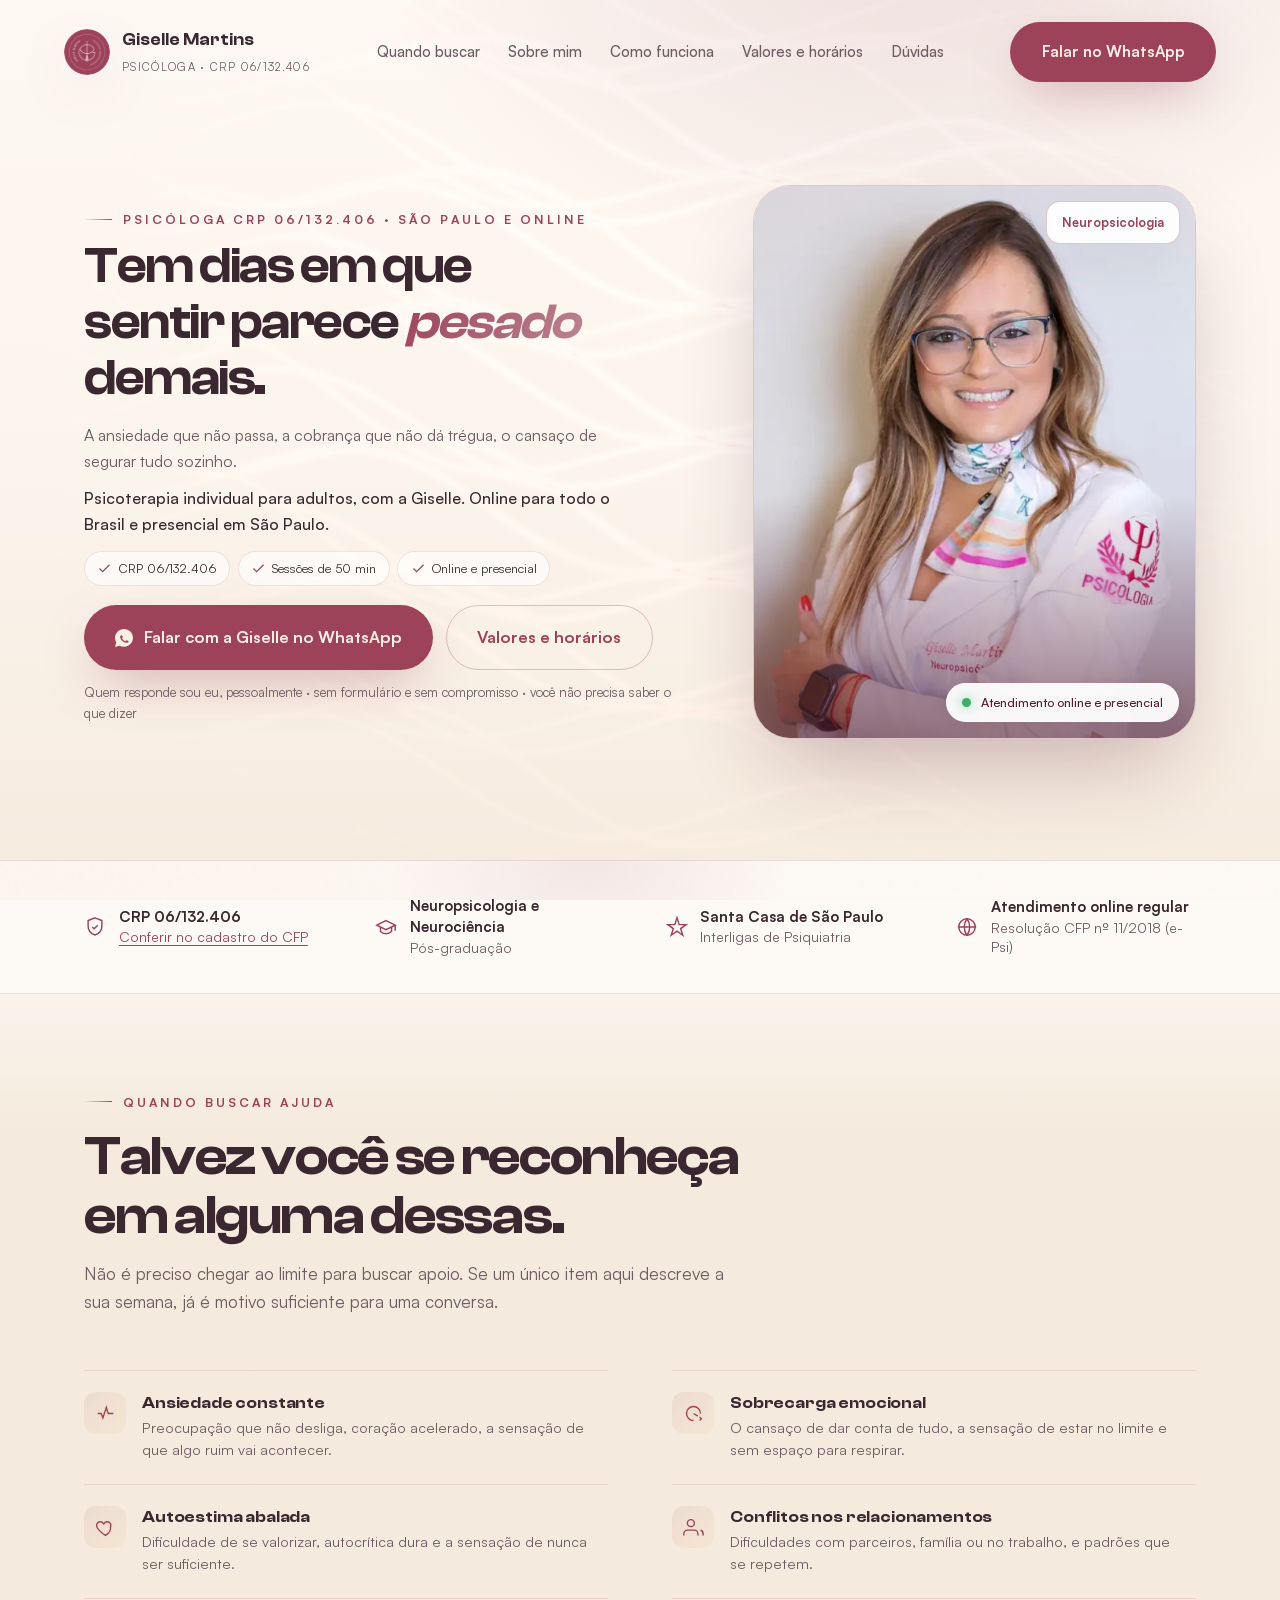
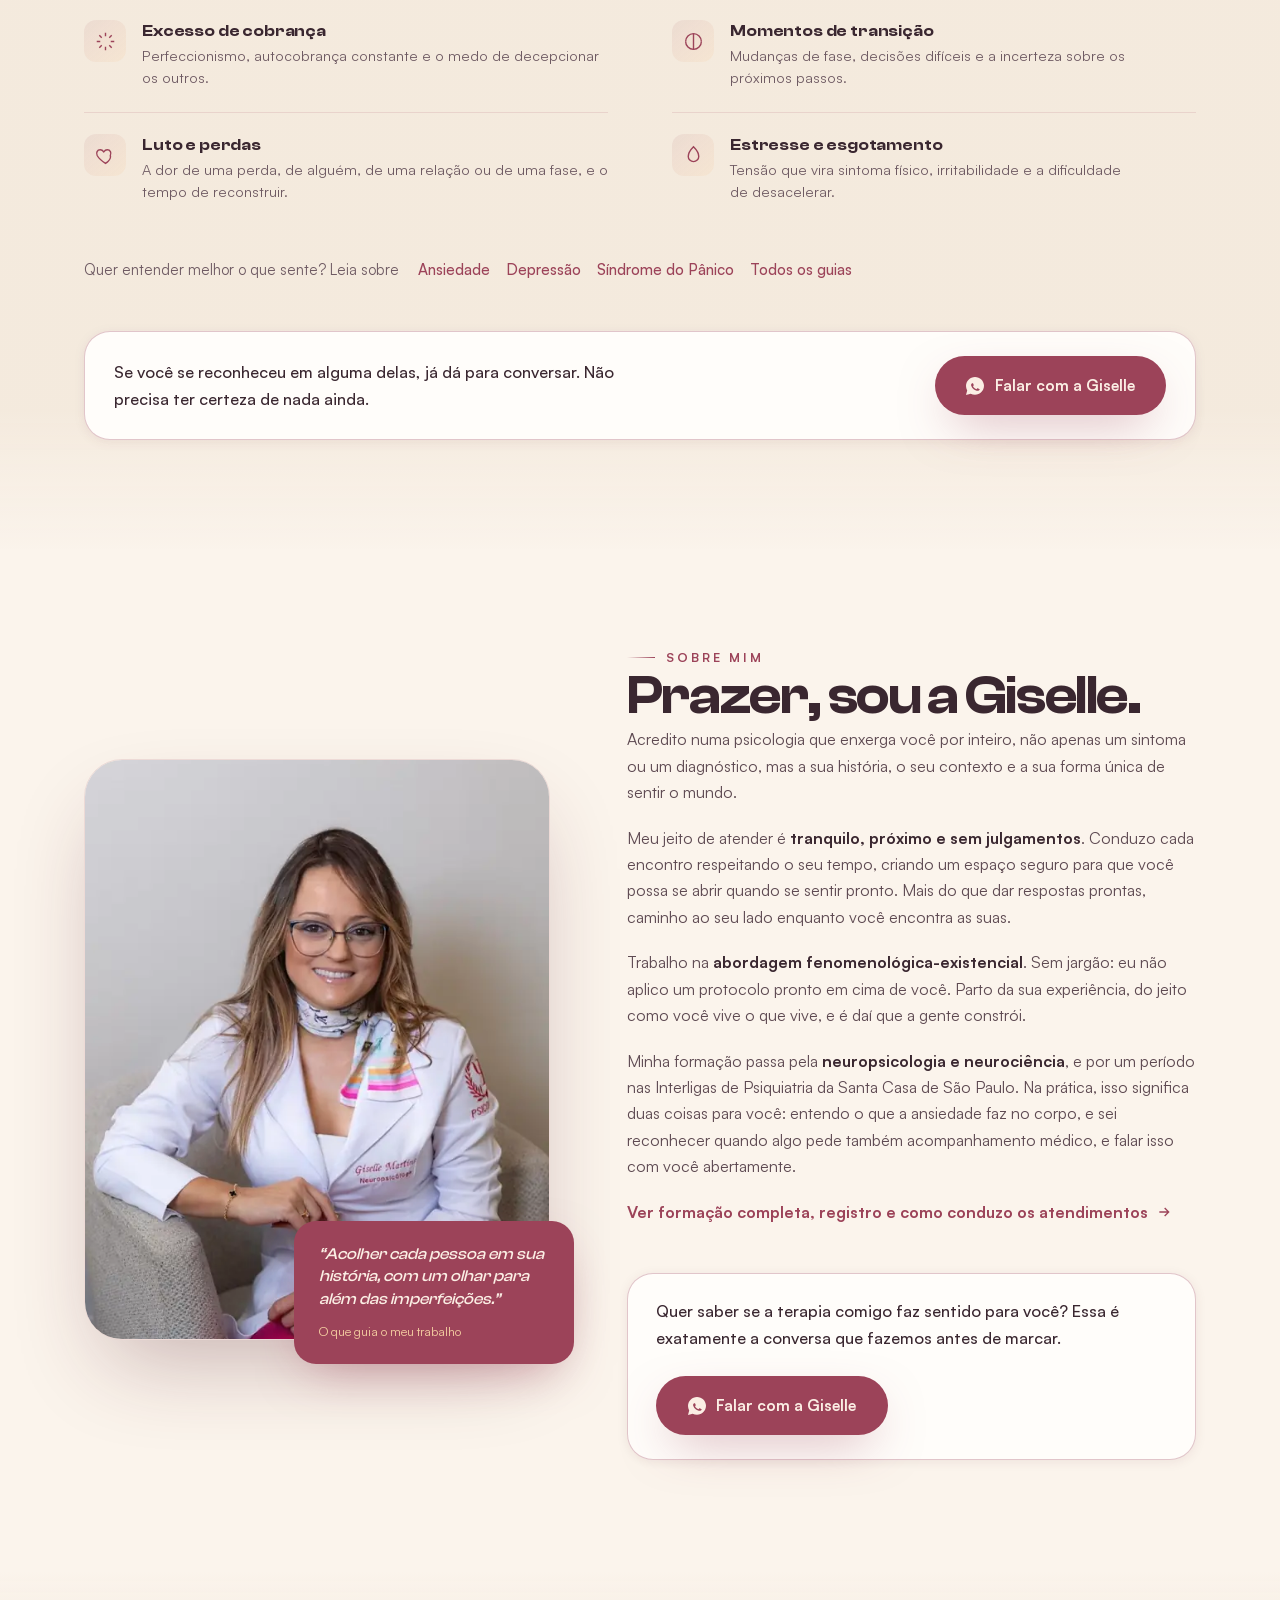
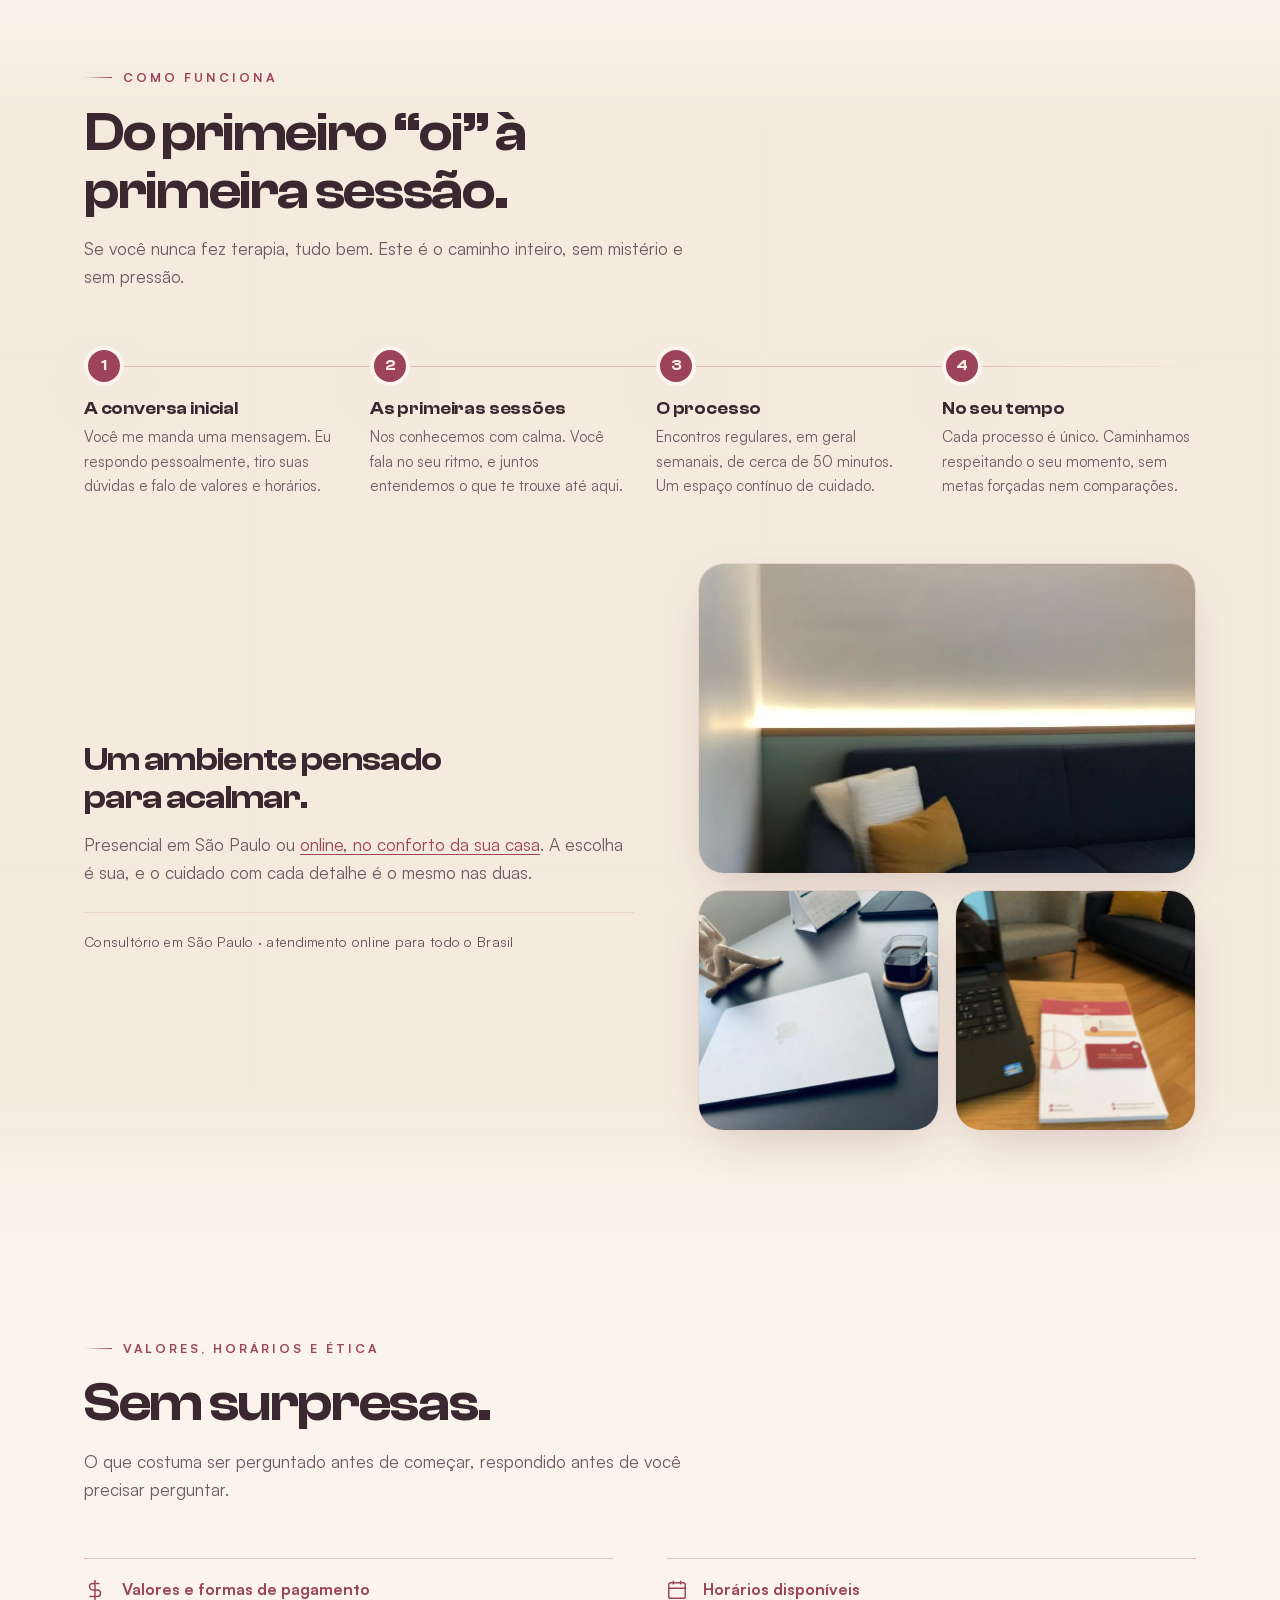
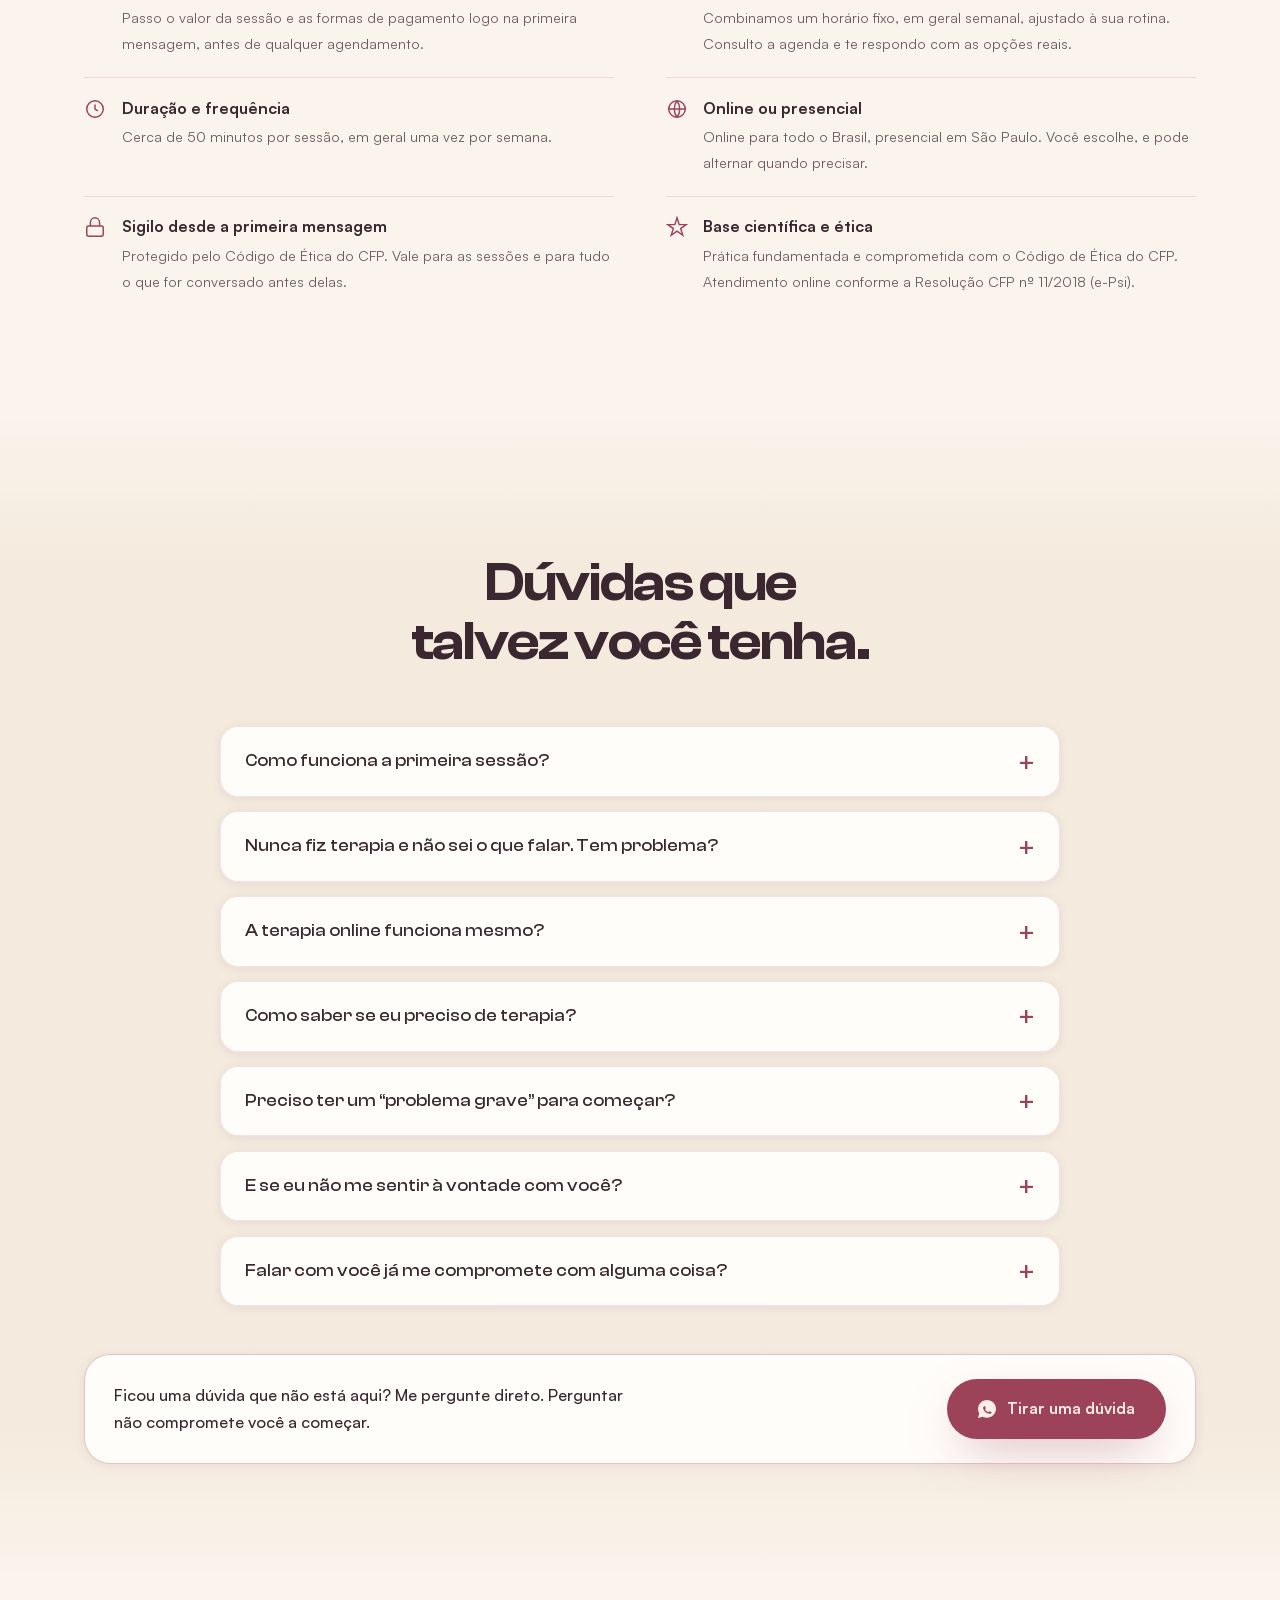
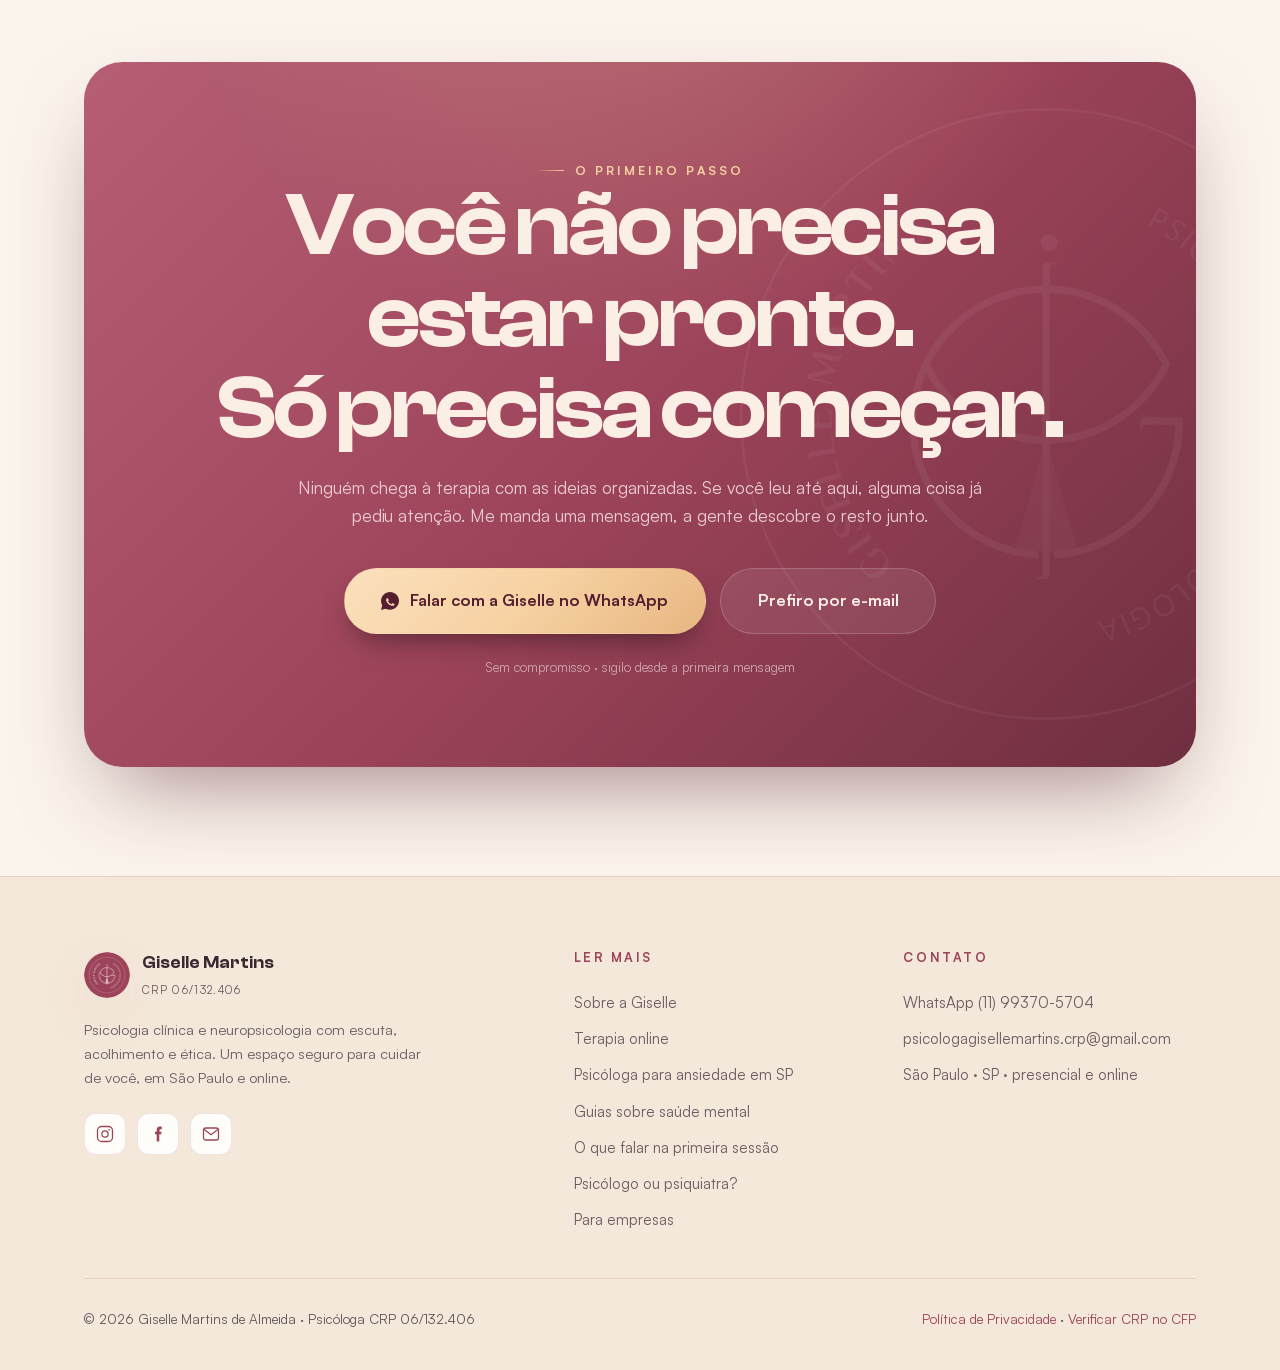
==== commit 8b683a86: "Hospeda as fontes no proprio dominio e corrige a entrega de imagens Bloqueio de renderizacao, 1,6s p" ====
--- a/index.html
+++ b/index.html
@@ -49,9 +49,8 @@
   <meta name="twitter:description" content="Um espaço de escuta e acolhimento para atravessar a ansiedade, a sobrecarga e os conflitos internos. Terapia online e presencial em São Paulo." />
   <meta name="twitter:image" content="https://psicologagisellemartins.com.br/assets/img/giselle-hero.jpg" />
 
-  <link rel="preconnect" href="https://api.fontshare.com" crossorigin />
-  <link rel="preconnect" href="https://cdn.fontshare.com" crossorigin />
-  <link rel="stylesheet" href="https://api.fontshare.com/v2/css?f[]=clash-display@500,600&f[]=satoshi@400,500,600,700&display=swap" />
+  <link rel="preload" href="assets/fonts/clash-display-600.woff2" as="font" type="font/woff2" crossorigin />
+  <link rel="preload" href="assets/fonts/satoshi-400.woff2" as="font" type="font/woff2" crossorigin />
   <link rel="stylesheet" href="assets/css/main.css" />
 
   <!-- TODO: CONFIRMAR COM GISELLE: assim que o endereço do consultório e os
@@ -172,7 +171,7 @@
   <!-- ============== NAV ============== -->
   <header class="nav">
     <a class="brand" href="#top" aria-label="Início">
-      <img class="brand__logo" src="assets/img/gm-badge.png" alt="Giselle Martins" width="240" height="240" />
+      <img class="brand__logo" src="assets/img/gm-badge.webp" alt="Giselle Martins" width="96" height="96" />
       <span>
         <span class="brand__name">Giselle Martins</span><br />
         <span class="brand__crp">Psicóloga · CRP 06/132.406</span>
@@ -248,7 +247,21 @@
         <div class="hero__portrait">
           <div class="hero__chip hero__chip--2"><b>Neuropsicologia</b></div>
           <div class="portrait-card">
-            <picture><source type="image/webp" srcset="assets/img/giselle-hero-420.webp 420w, assets/img/giselle-hero-900.webp 900w" sizes="(max-width: 1024px) 400px, 42vw" /><img src="assets/img/giselle-hero.jpg" alt="Giselle Martins, psicóloga clínica, em seu consultório" width="869" height="1280" loading="lazy" decoding="async" /></picture>
+            <!-- O primeiro <source> existe por causa de um comportamento do Chrome:
+                 `loading="lazy"` NAO impede o download de imagem cujo elemento
+                 esta em display:none. A postergacao depende de a imagem ter
+                 caixa de layout para observar a intersecao com a viewport; sem
+                 caixa, o navegador baixa na hora. Este retrato sai do fluxo em
+                 max-width:720px (secao 17 do main.css) e mesmo assim o arquivo
+                 de 869px vinha junto, 39 KB sem nada para mostrar.
+                 A condicao `media` resolve antes disso: abaixo de 720px o
+                 candidato escolhido e o mesmo arquivo de 160px que o avatar do
+                 topo ja baixou, ou seja, acerto de cache e zero byte novo. -->
+            <picture>
+              <source media="(max-width: 720px)" type="image/webp" srcset="assets/img/giselle-hero-160.webp" />
+              <source type="image/webp" srcset="assets/img/giselle-hero-420.webp 420w, assets/img/giselle-hero-560.webp 560w, assets/img/giselle-hero-869.webp 869w" sizes="(max-width: 1024px) 400px, 440px" />
+              <img src="assets/img/giselle-hero.jpg" alt="Giselle Martins, psicóloga clínica, em seu consultório" width="869" height="1280" loading="lazy" decoding="async" />
+            </picture>
             <div class="portrait-badge"><i></i><span>Atendimento online e presencial</span></div>
           </div>
         </div>
@@ -354,7 +367,7 @@
     <section class="section-pad" id="sobre">
       <div class="wrap about__grid">
         <div class="about__media reveal">
-          <div class="about__photo"><picture><source type="image/webp" srcset="assets/img/giselle-sobre-420.webp 420w, assets/img/giselle-sobre-760.webp 760w" sizes="(max-width: 1024px) 92vw, 40vw" /><img src="assets/img/giselle-sobre.jpg" alt="Giselle Martins, psicóloga, em seu consultório" width="995" height="1280" loading="lazy" decoding="async" /></picture></div>
+          <div class="about__photo"><picture><source type="image/webp" srcset="assets/img/giselle-sobre-420.webp 420w, assets/img/giselle-sobre-560.webp 560w, assets/img/giselle-sobre-640.webp 640w, assets/img/giselle-sobre-760.webp 760w" sizes="(max-width: 719px) 88vw, 460px" /><img src="assets/img/giselle-sobre.jpg" alt="Giselle Martins, psicóloga, em seu consultório" width="995" height="1280" loading="lazy" decoding="async" /></picture></div>
           <div class="about__quote">
             <p>“Acolher cada pessoa em sua história, com um olhar para além das imperfeições.”</p>
             <cite>O que guia o meu trabalho</cite>
@@ -566,7 +579,7 @@
       <div class="footer__grid">
         <div class="footer__brand">
           <a class="brand" href="#top">
-            <img class="brand__logo" src="assets/img/gm-badge.png" alt="Giselle Martins" width="240" height="240" loading="lazy" />
+            <img class="brand__logo" src="assets/img/gm-badge.webp" alt="Giselle Martins" width="96" height="96" loading="lazy" />
             <span><span class="brand__name">Giselle Martins</span><br /><span class="brand__crp">CRP 06/132.406</span></span>
           </a>
           <p>Psicologia clínica e neuropsicologia com escuta, acolhimento e ética. Um espaço seguro para cuidar de você, em São Paulo e online.</p>
--- a/assets/css/main.css
+++ b/assets/css/main.css
@@ -1,3 +1,47 @@
+/* =====================================================================
+   00. FONTES, hospedadas aqui
+   Antes vinham de api.fontshare.com por <link rel="stylesheet">. Aquilo
+   custava 1,6s de bloqueio de renderizacao, e nao pelo tamanho: o CSS tem
+   1,4 KiB. O custo era a corrente. O navegador tinha que resolver DNS,
+   abrir TLS e baixar o CSS de um terceiro (780ms) so para DESCOBRIR o
+   endereco dos woff2, que estao em OUTRO host (cdn.fontshare.com), e so
+   entao comecar a baixar a fonte (mais 235ms). Tres saltos em serie antes
+   da primeira letra aparecer.
+   Servidos daqui, os arquivos estao na mesma origem e no mesmo dominio do
+   HTML: nenhuma conexao nova, nenhuma descoberta, e o <link rel="preload">
+   no <head> comeca o download junto com o main.css em vez de depois dele.
+   Satoshi nao tem peso 600 na fontshare (300, 400, 500, 700 e 900). O
+   `f[]=satoshi@600` da URL antiga nunca devolveu nada, e os font-weight:600
+   do CSS sempre resolveram para 700 pela regra de casamento de peso. Nao
+   mudei isso: manter o 700 preserva a renderizacao atual. Por isso aqui ha
+   400, 500 e 700 de Satoshi, e nao um 600 que nao existe.
+   ===================================================================== */
+@font-face {
+  font-family: 'Clash Display';
+  src: url('../fonts/clash-display-500.woff2') format('woff2');
+  font-weight: 500; font-style: normal; font-display: swap;
+}
+@font-face {
+  font-family: 'Clash Display';
+  src: url('../fonts/clash-display-600.woff2') format('woff2');
+  font-weight: 600; font-style: normal; font-display: swap;
+}
+@font-face {
+  font-family: 'Satoshi';
+  src: url('../fonts/satoshi-400.woff2') format('woff2');
+  font-weight: 400; font-style: normal; font-display: swap;
+}
+@font-face {
+  font-family: 'Satoshi';
+  src: url('../fonts/satoshi-500.woff2') format('woff2');
+  font-weight: 500; font-style: normal; font-display: swap;
+}
+@font-face {
+  font-family: 'Satoshi';
+  src: url('../fonts/satoshi-700.woff2') format('woff2');
+  font-weight: 700; font-style: normal; font-display: swap;
+}
+
 /* =====================================================================
    GISELLE MARTINS · PSICOLOGIA E NEUROPSICOLOGIA
    Experiência acolhedora: paleta da marca (vinho · mauve · creme-dourado)
@@ -109,6 +153,19 @@
   --z-nav: 800;
 
   --ease: cubic-bezier(0.22, 1, 0.36, 1);
+  /* --ease e' easeOutQuint: quase todo o movimento acontece no primeiro
+     terco e o resto e' assentamento. E' uma curva otima para ENTRADA, onde
+     o elemento chega e acomoda. Em hover ela mente sobre a duracao: o botao
+     parece ter chegado e continua se ajeitando por mais 250ms, e se o
+     ponteiro sai antes disso a volta comeca do meio do caminho. O resultado
+     e' a sensacao de resposta mole.
+     --ease-out abaixo comeca rapido e termina limpo, sem cauda longa. */
+  --ease-out: cubic-bezier(0.3, 0, 0.2, 1);
+  /* 160ms e' o teto do que se le como resposta imediata a um hover; acima de
+     ~250ms o olho separa a causa do efeito. As entradas e os reveals seguem
+     em 400ms a 1,2s de proposito: ali a lentidao e' a intencao. */
+  --t-hover: 160ms;
+  --t-state: 240ms;
   --ease-soft: cubic-bezier(0.16, 1, 0.3, 1);
 
   --font-display: 'Clash Display', 'Satoshi', system-ui, sans-serif;
@@ -120,7 +177,13 @@
    ===================================================================== */
 *, *::before, *::after { box-sizing: border-box; margin: 0; padding: 0; }
 
-html { scroll-behavior: smooth; -webkit-text-size-adjust: 100%; }
+/* Sem `scroll-behavior: smooth` global. Ele nao muda a rolagem por dedo ou
+   por roda, mas anima TODA rolagem programatica com uma duracao fixa de
+   ~500ms que o CSS nao deixa ajustar: barra de espaco, Home, End, setas e
+   os saltos do localizar-na-pagina passam a arrastar. As ancoras nao
+   dependem dele, o main.js chama scrollIntoView({behavior:'smooth'})
+   explicitamente, e ali a suavidade serve para nao perder a orientacao. */
+html { -webkit-text-size-adjust: 100%; }
 /* compensa a navbar fixa nas âncoras (substitui o offset que o Lenis fazia) */
 :target, section[id], main[id] { scroll-margin-top: 88px; }
 
@@ -201,6 +264,12 @@
    ===================================================================== */
 .ambient {
   position: fixed; inset: 0; z-index: -2; overflow: hidden; pointer-events: none;
+  /* mesma promocao que .grain recebeu logo abaixo, e pelo mesmo motivo: sem
+     camada propria, este overlay fixo de tres degrades sobrepostos repinta a
+     viewport inteira em cada frame de rolagem. Com `contain: paint` o
+     navegador tambem para de considerar o que vaza do overflow:hidden. */
+  transform: translateZ(0);
+  contain: paint;
   background:
     radial-gradient(1100px 760px at 80% -10%, rgba(188, 134, 147, 0.22), transparent 60%),
     radial-gradient(900px 680px at 5% 105%, rgba(247, 210, 163, 0.2), transparent 60%),
@@ -241,9 +310,10 @@
    ===================================================================== */
 .nav {
   position: fixed; top: 0; left: 0; right: 0; z-index: 800;
+  transform: translateZ(0);
   display: flex; align-items: center; justify-content: space-between;
   padding: 1.4rem var(--pad);
-  transition: padding .5s var(--ease), background .5s, border-color .5s, box-shadow .5s;
+  transition: padding var(--t-state) var(--ease-out), background var(--t-state), border-color var(--t-state), box-shadow var(--t-state);
   border-bottom: 1px solid transparent;
 }
 .nav.scrolled {
@@ -256,24 +326,24 @@
 }
 .brand { display: flex; align-items: center; gap: 0.75rem; }
 .brand__logo { width: 46px; height: 46px; border-radius: 50%; object-fit: cover; box-shadow: var(--glow-wine); }
-.brand__name { font-family: var(--font-display); font-weight: 600; font-size: 1.05rem; line-height: 1.05; color: var(--txt-strong); transition: color .5s; }
-.brand__crp { font-size: 0.64rem; letter-spacing: 0.18em; color: var(--txt-soft); text-transform: uppercase; transition: color .5s; }
+.brand__name { font-family: var(--font-display); font-weight: 600; font-size: 1.05rem; line-height: 1.05; color: var(--txt-strong); transition: color var(--t-state); }
+.brand__crp { font-size: 0.64rem; letter-spacing: 0.18em; color: var(--txt-soft); text-transform: uppercase; transition: color var(--t-state); }
 
 .nav__links { display: flex; align-items: center; gap: 0.35rem; }
 .nav__link { position: relative; padding: 0.6rem 1rem; font-size: 0.92rem; font-weight: 500; color: var(--txt-soft); transition: color .35s; }
-.nav__link::after { content: ''; position: absolute; left: 1rem; right: 1rem; bottom: 0.35rem; height: 1px; background: var(--wine); transform: scaleX(0); transform-origin: left; transition: transform .4s var(--ease); }
+.nav__link::after { content: ''; position: absolute; left: 1rem; right: 1rem; bottom: 0.35rem; height: 1px; background: var(--wine); transform: scaleX(0); transform-origin: left; transition: transform var(--t-state) var(--ease-out); }
 .nav__link:hover { color: var(--wine); }
 .nav__link:hover::after { transform: scaleX(1); }
 
 .nav__cta { display: inline-flex; }
 .nav__burger { display: none; flex-direction: column; gap: 5px; background: none; border: 0; padding: 8px; }
-.nav__burger span { width: 24px; height: 2px; background: var(--wine); border-radius: 2px; transition: .4s var(--ease); }
+.nav__burger span { width: 24px; height: 2px; background: var(--wine); border-radius: 2px; transition: var(--t-state) var(--ease-out); }
 
 .mobile-menu {
   position: fixed; inset: 0; z-index: 790;
   background: rgba(111, 47, 64, 0.985); /* opaco em vez de blur de tela cheia */
   display: flex; flex-direction: column; justify-content: center; align-items: center; gap: 0.5rem;
-  opacity: 0; visibility: hidden; transition: opacity .5s var(--ease), visibility .5s;
+  opacity: 0; visibility: hidden; transition: opacity var(--t-state) var(--ease-out), visibility var(--t-state);
 }
 .mobile-menu.open { opacity: 1; visibility: visible; }
 .mobile-menu a { font-family: var(--font-display); font-size: clamp(1.6rem, 6.2vw, 2.2rem); color: var(--on-wine); padding: 0.35rem; transition: color .3s; }
@@ -292,11 +362,11 @@
   position: relative; display: inline-flex; align-items: center; gap: 0.65rem;
   padding: 1rem 1.9rem; border-radius: 100px; font-weight: 600; font-size: 0.96rem;
   border: 1px solid transparent; overflow: hidden; isolation: isolate;
-  transition: transform .4s var(--ease), box-shadow .4s, color .4s, background .4s, border-color .4s;
+  transition: transform var(--t-hover) var(--ease-out), box-shadow var(--t-hover) var(--ease-out), color var(--t-hover) var(--ease-out), background var(--t-hover) var(--ease-out), border-color var(--t-hover) var(--ease-out);
 }
 .btn svg { width: 18px; height: 18px; }
 .btn--primary { background: var(--wine); color: var(--on-wine); box-shadow: var(--glow-wine); }
-.btn--primary::before { content: ''; position: absolute; inset: 0; z-index: -1; background: var(--grad-wine); opacity: 0; transition: opacity .45s; }
+.btn--primary::before { content: ''; position: absolute; inset: 0; z-index: -1; background: var(--grad-wine); opacity: 0; transition: opacity var(--t-hover) var(--ease-out); }
 .btn--primary:hover { transform: translateY(-3px); box-shadow: 0 22px 50px -14px rgba(156,67,89,0.65); }
 .btn--primary:hover::before { opacity: 1; }
 /* feedback de pressão: sem ele o botão parece uma imagem, não um controle */
@@ -308,7 +378,9 @@
 .btn--ghost { background: transparent; color: var(--wine); border-color: var(--line-strong); }
 .btn--ghost:hover { border-color: var(--wine); background: rgba(156,67,89,0.06); transform: translateY(-3px); }
 /* fantasma sobre vinho */
-.on-wine .btn--ghost, .btn--ghost-light { background: rgba(255,255,255,0.06); color: var(--on-wine); border-color: var(--w-line); backdrop-filter: blur(8px); }
+/* sem backdrop-filter: desfoque de fundo obriga o compositor a reler a
+   regiao atras do elemento em cada frame de rolagem. */
+.on-wine .btn--ghost, .btn--ghost-light { background: rgba(255,255,255,0.1); color: var(--on-wine); border-color: var(--w-line); }
 .on-wine .btn--ghost:hover, .btn--ghost-light:hover { background: rgba(255,255,255,0.12); border-color: var(--w-line-strong); }
 
 .btn--lg { padding: 1.15rem 2.3rem; font-size: 1.02rem; }
@@ -523,7 +595,7 @@
 .footer__col a, .footer__col p { display: block; color: var(--txt-soft); padding: 0.35rem 0; font-size: 0.95rem; transition: color .3s; }
 .footer__col a:hover { color: var(--wine); }
 .socials { display: flex; gap: 0.7rem; margin-top: 1.4rem; }
-.socials a { width: 42px; height: 42px; border-radius: 12px; display: grid; place-items: center; background: var(--ivory); border: 1px solid var(--line); color: var(--wine); transition: .4s var(--ease); }
+.socials a { width: 42px; height: 42px; border-radius: 12px; display: grid; place-items: center; background: var(--ivory); border: 1px solid var(--line); color: var(--wine); transition: var(--t-hover) var(--ease-out); }
 .socials a:hover { background: var(--wine); border-color: var(--wine); color: var(--ivory); transform: translateY(-3px); }
 .socials svg { width: 18px; height: 18px; }
 .footer__bottom { display: flex; justify-content: space-between; align-items: center; gap: 1rem; flex-wrap: wrap; padding-top: 1.8rem; border-top: 1px solid var(--line); }
@@ -533,7 +605,7 @@
 /* =====================================================================
    16. BOTÕES FLUTUANTES (WhatsApp + Instagram)
    ===================================================================== */
-.wa-float { position: fixed; right: 1.5rem; bottom: calc(1.5rem + env(safe-area-inset-bottom)); z-index: 700; width: 60px; height: 60px; border-radius: 50%; display: grid; place-items: center; background: #25D366; box-shadow: 0 12px 30px -8px rgba(37,211,102,0.6); transition: transform .4s var(--ease); }
+.wa-float { position: fixed; right: 1.5rem; bottom: calc(1.5rem + env(safe-area-inset-bottom)); z-index: 700; width: 60px; height: 60px; border-radius: 50%; display: grid; place-items: center; background: #25D366; box-shadow: 0 12px 30px -8px rgba(37,211,102,0.6); transition: transform var(--t-hover) var(--ease-out); }
 .wa-float::before { content:''; position:absolute; inset:0; border-radius:50%; border:2px solid #25D366; animation: pulseRing 2.4s infinite; }
 .wa-float:hover { transform: scale(1.08); }
 .wa-float svg { width: 32px; height: 32px; fill: #fff; }
@@ -618,14 +690,14 @@
 .need {
   display: grid; grid-template-columns: 42px 1fr; gap: 0 1rem; align-items: start;
   padding: 1.3rem 0; border-top: 1px solid var(--line);
-  transition: border-color .4s;
+  transition: border-color var(--t-state) var(--ease-out);
 }
 .need:hover { border-color: var(--line-strong); }
 .need__icon {
   grid-row: span 2; width: 42px; height: 42px; border-radius: 12px;
   display: grid; place-items: center; color: var(--wine);
   background: linear-gradient(140deg, rgba(156,67,89,0.09), rgba(247,210,163,0.2));
-  transition: background .4s, color .4s;
+  transition: background var(--t-state) var(--ease-out), color var(--t-state) var(--ease-out);
 }
 .need:hover .need__icon { background: var(--wine); color: var(--gold); }
 .need__icon svg { width: 21px; height: 21px; }
@@ -690,11 +762,11 @@
 
 /* --- FAQ (nativo, acessível) --- */
 .faq { display: grid; gap: 0.9rem; max-width: 840px; margin-inline: auto; }
-.faq details { background: var(--card); border: 1px solid var(--line); border-radius: 18px; padding: 0 1.5rem; box-shadow: var(--shadow-sm); transition: border-color .4s, box-shadow .4s; }
+.faq details { background: var(--card); border: 1px solid var(--line); border-radius: 18px; padding: 0 1.5rem; box-shadow: var(--shadow-sm); transition: border-color var(--t-state) var(--ease-out), box-shadow var(--t-state) var(--ease-out); }
 .faq details[open] { border-color: var(--line-strong); box-shadow: var(--shadow-md); }
 .faq summary { list-style: none; cursor: pointer; padding: 1.25rem 0; font-family: var(--font-display); font-weight: 500; font-size: 1.08rem; color: var(--ink); display: flex; justify-content: space-between; gap: 1.2rem; align-items: center; }
 .faq summary::-webkit-details-marker { display: none; }
-.faq summary::after { content: '+'; font-family: var(--font-body); font-size: 1.6rem; line-height: 1; color: var(--wine); transition: transform .4s var(--ease); }
+.faq summary::after { content: '+'; font-family: var(--font-body); font-size: 1.6rem; line-height: 1; color: var(--wine); transition: transform var(--t-state) var(--ease-out); }
 .faq details[open] summary::after { transform: rotate(45deg); }
 .faq__a { padding: 0 0 1.4rem; color: var(--txt-soft); font-size: 0.98rem; line-height: 1.75; max-width: 64ch; }
 @media (hover: none) { .faq summary { cursor: pointer; } }
@@ -794,7 +866,7 @@
   background: rgba(251, 244, 236, .92);
   border: 1px solid var(--line-strong); box-shadow: var(--shadow-md);
   opacity: 0; transform: translateY(14px); pointer-events: none;
-  transition: opacity .45s var(--ease), transform .45s var(--ease);
+  transition: opacity var(--t-state) var(--ease-out), transform var(--t-state) var(--ease-out);
 }
 .dock.on { opacity: 1; transform: none; pointer-events: auto; }
 @media (min-width: 900px) and (hover: hover) { .dock { display: flex; } }
@@ -1090,3 +1162,18 @@
 @media (max-width: 720px) {
   .brand__crp { font-size: 0.76rem; letter-spacing: 0.08em; }
 }
+
+/* =====================================================================
+   29. ORBES: motor sempre ligado
+   Os tres orbes do fundo animam `transform` com `scale` em laco infinito,
+   nas 14 paginas, sem parar nunca. Sao degrades radiais de 32vw a 44vw com
+   opacidade entre 0.22 e 0.5, atras de tudo, com deriva de 8vw ao longo de
+   24 segundos: ninguem percebe o movimento, mas o compositor nunca fica
+   ocioso e o `scale` obriga a rasterizar na maior escala da animacao.
+   No celular, onde a GPU e' o gargalo (e' o mesmo motivo pelo qual o shader
+   do hero nem inicia abaixo de 900px), os orbes ficam parados. A arte
+   continua igual, so o motor desliga.
+   ===================================================================== */
+@media (max-width: 900px) {
+  .orb { animation: none; }
+}
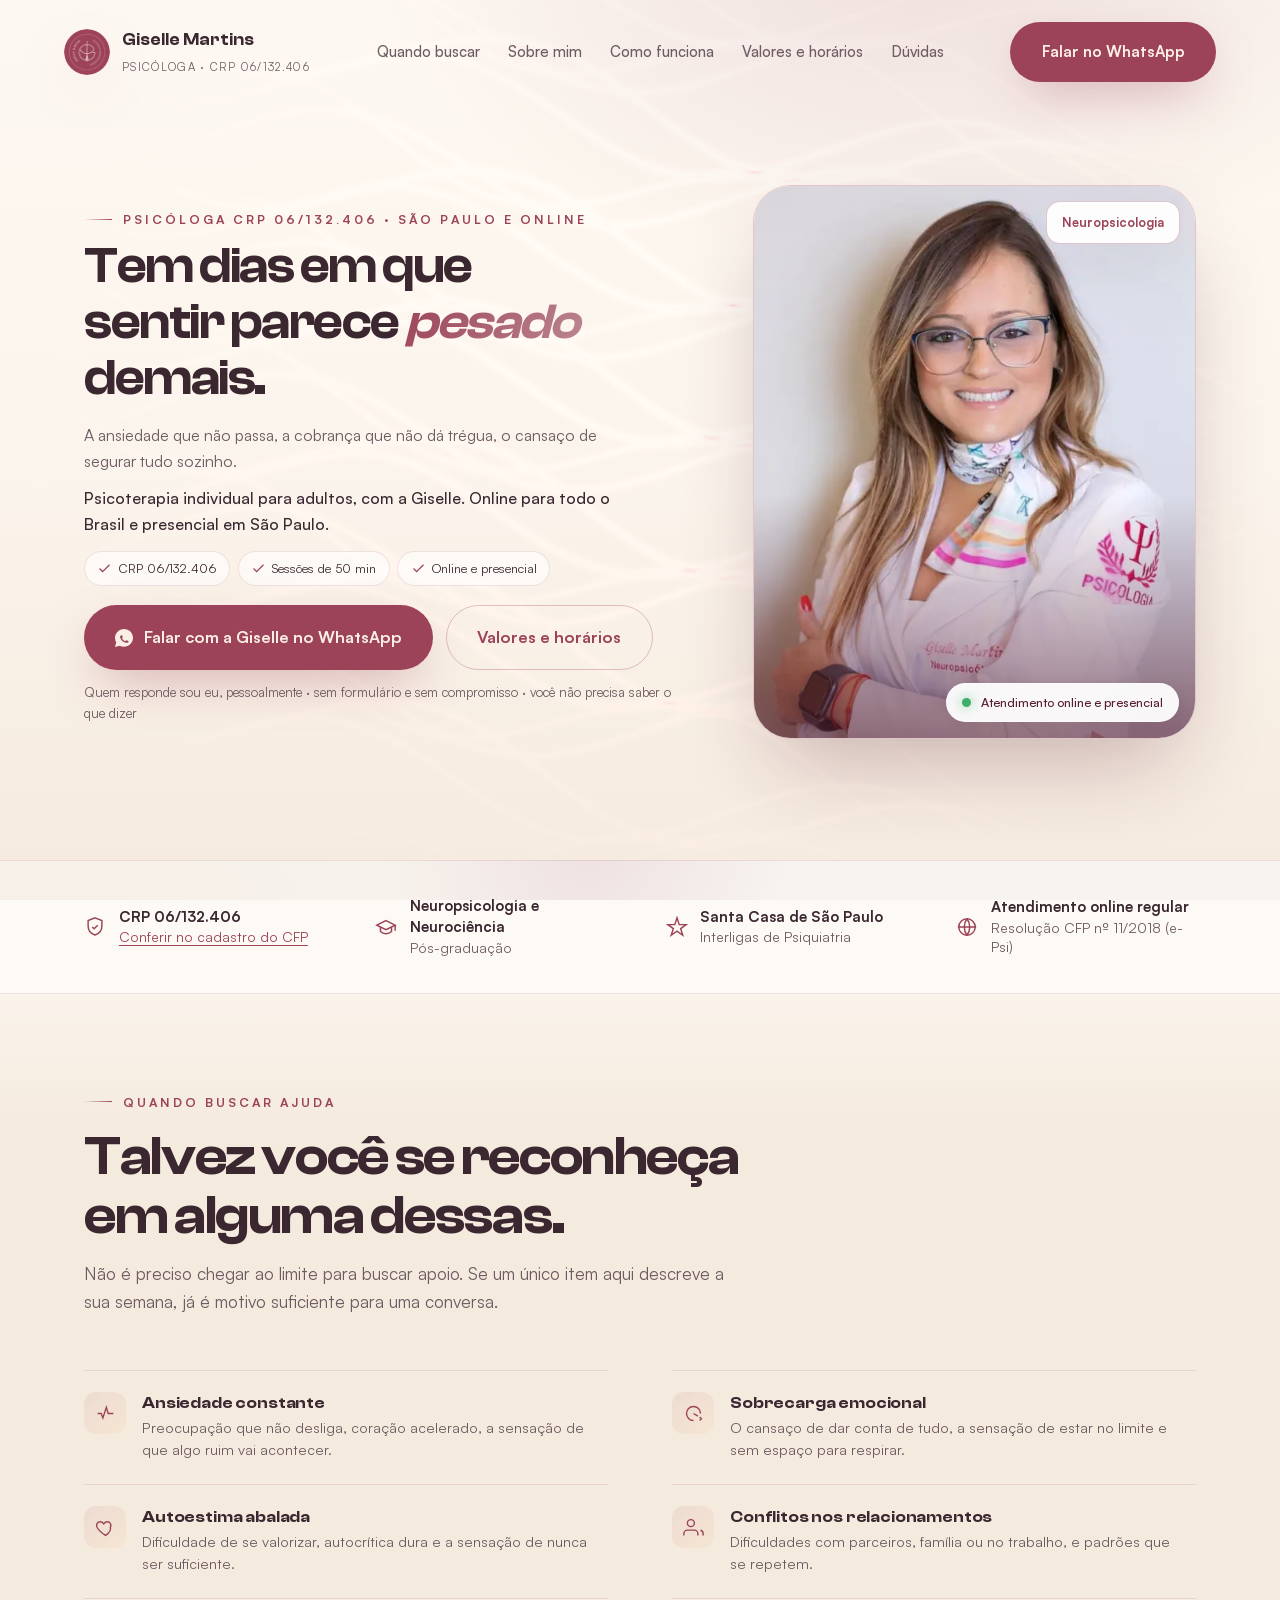
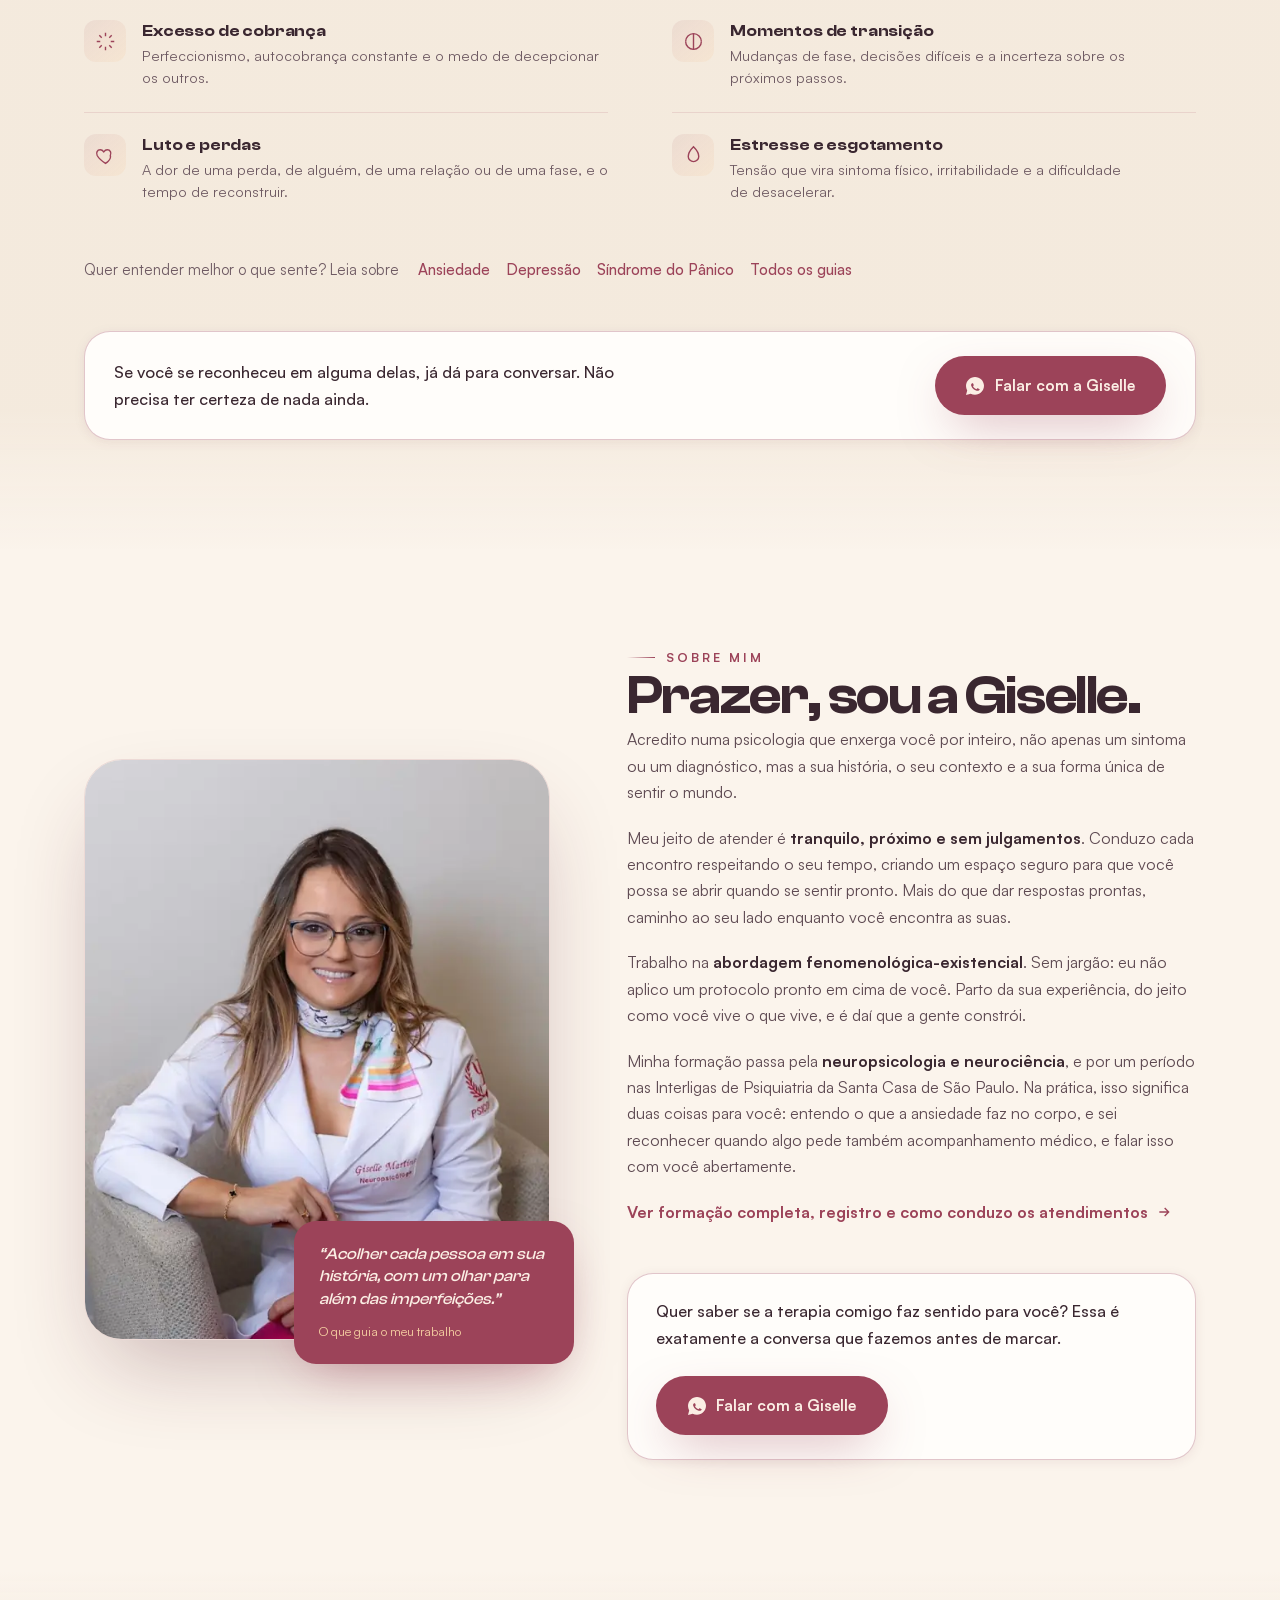
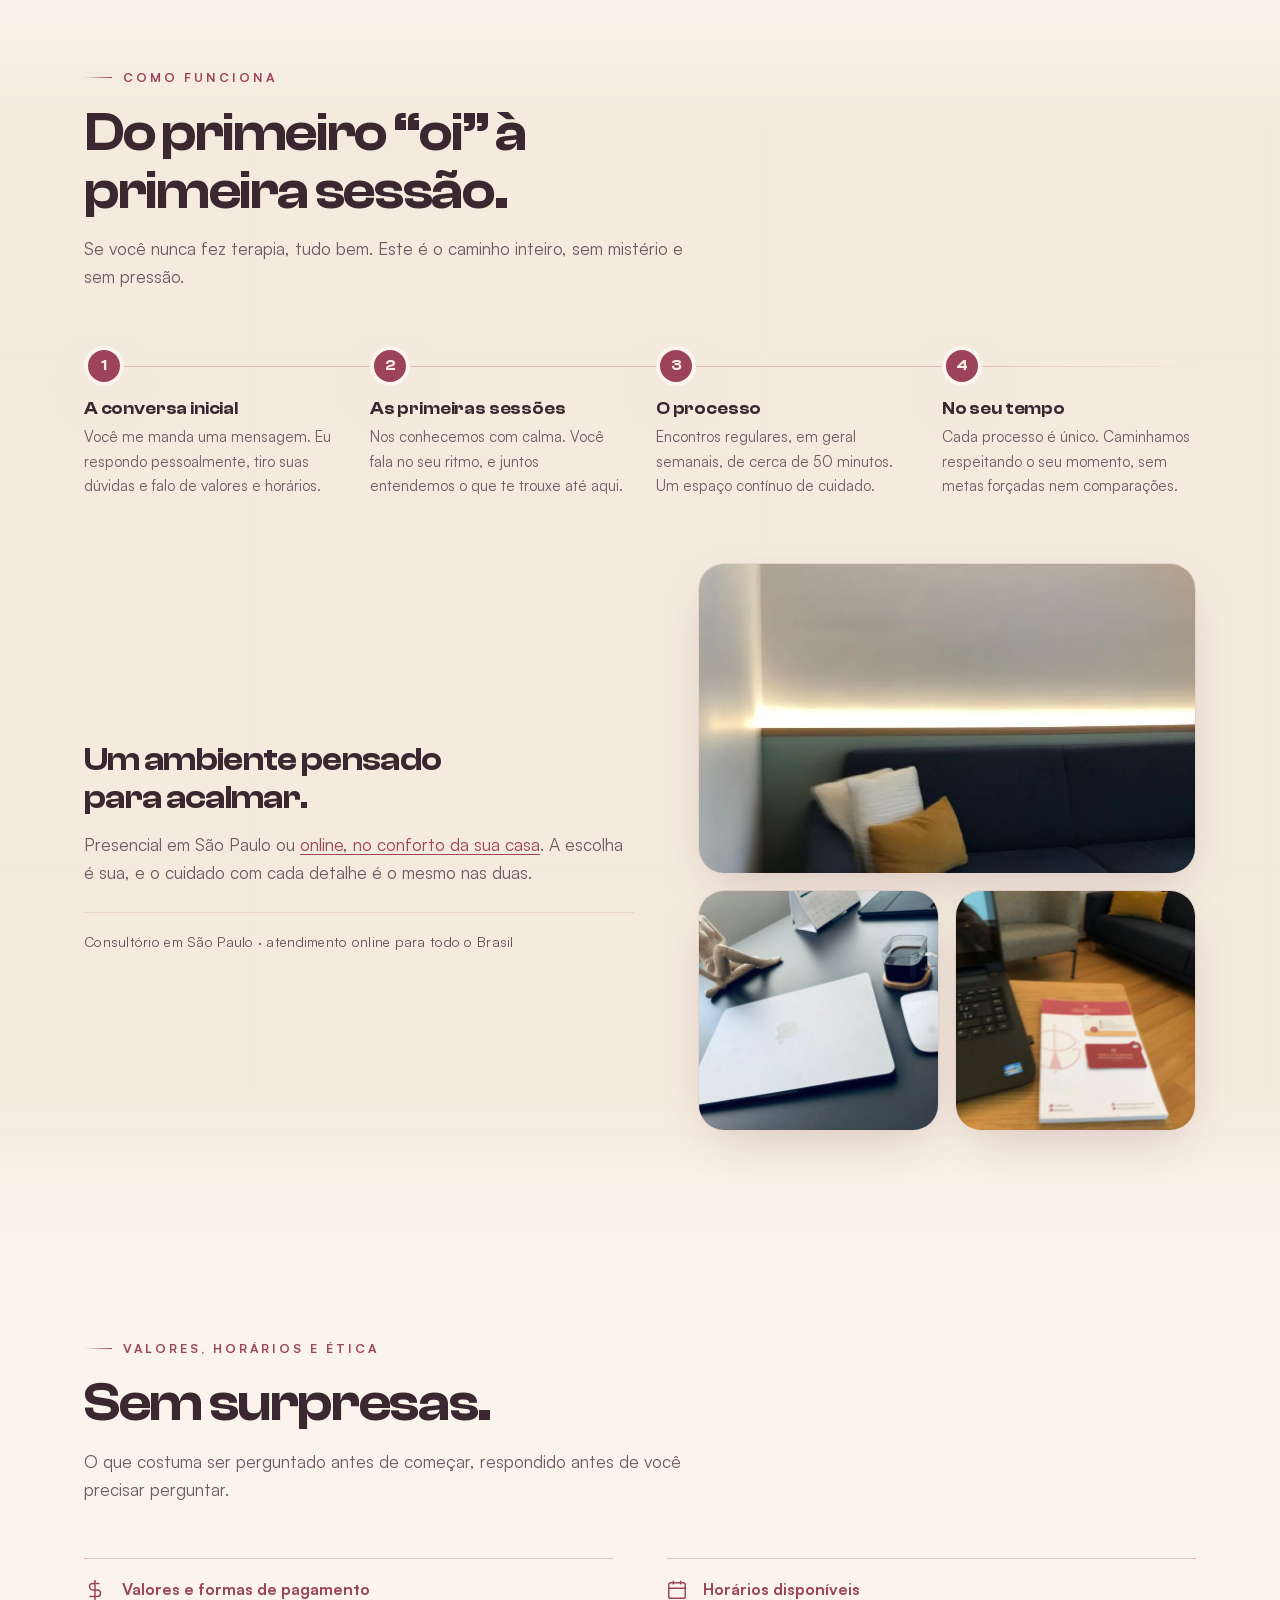
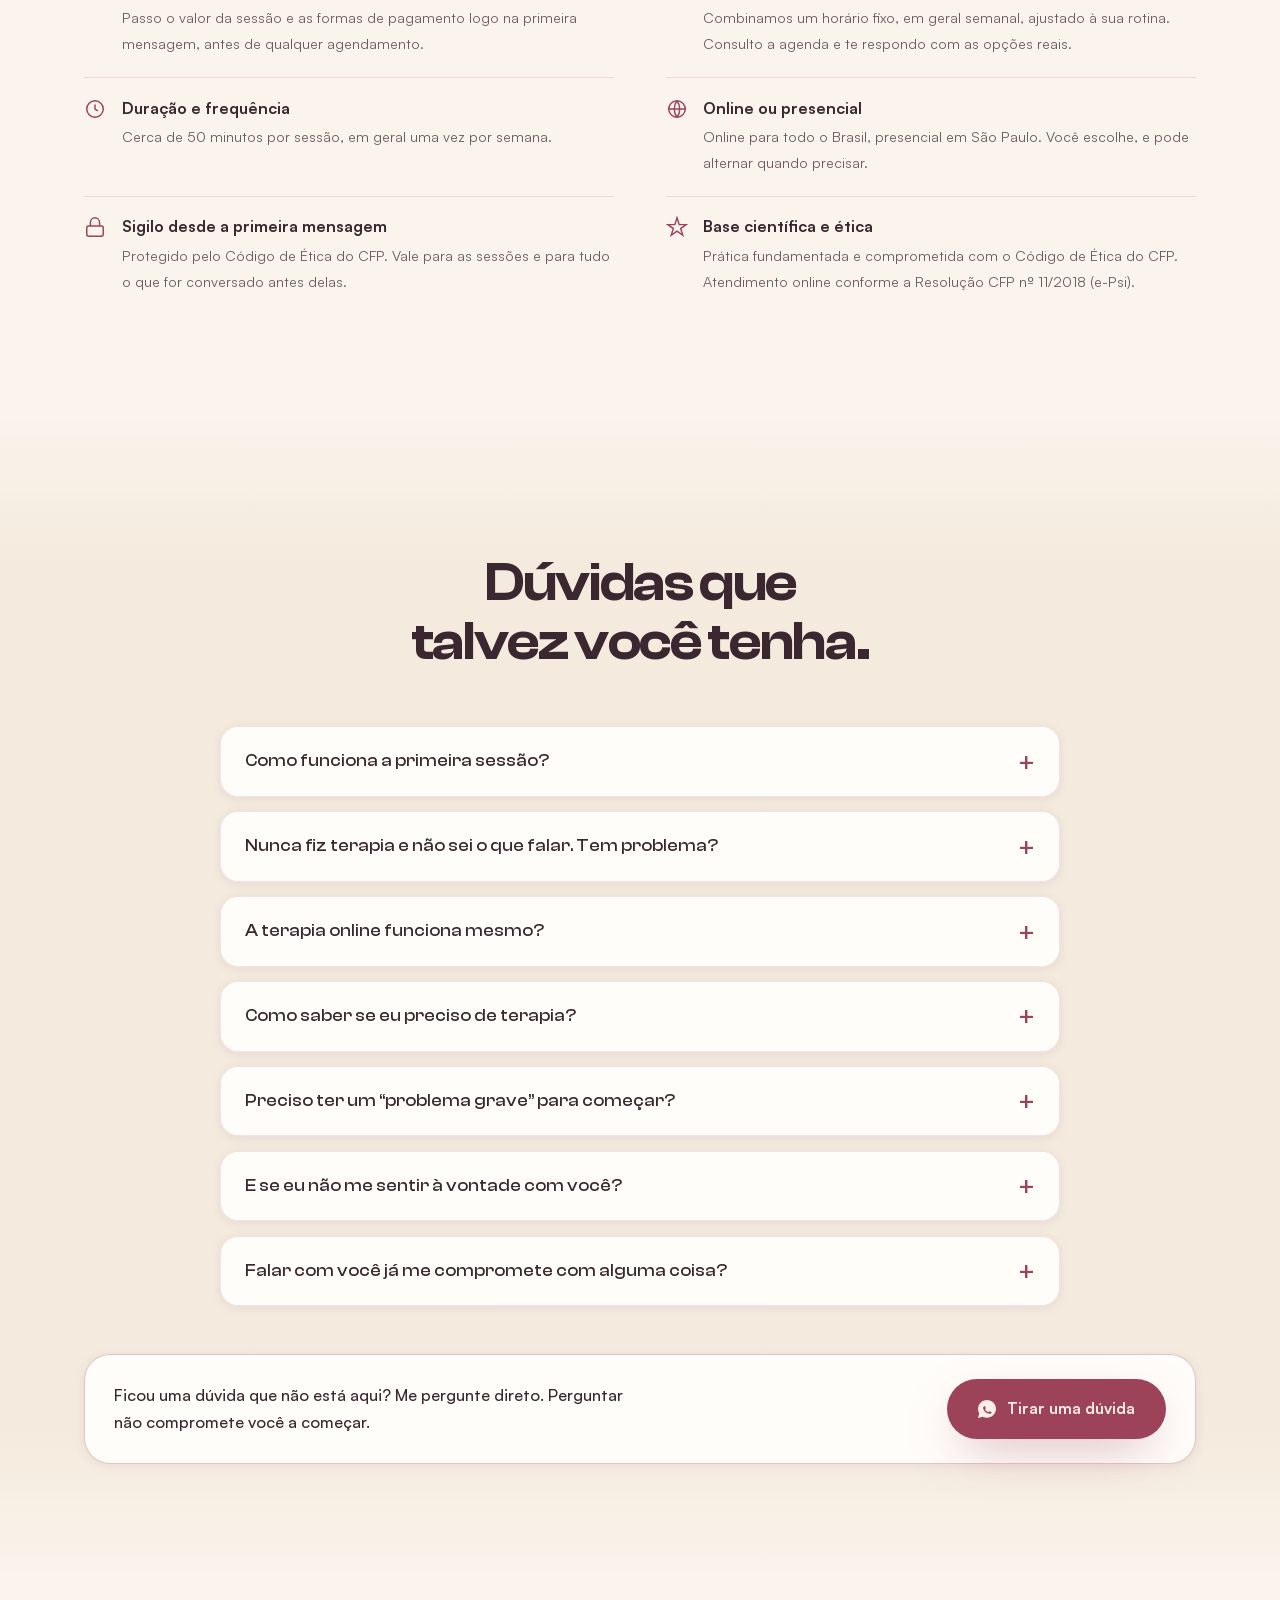
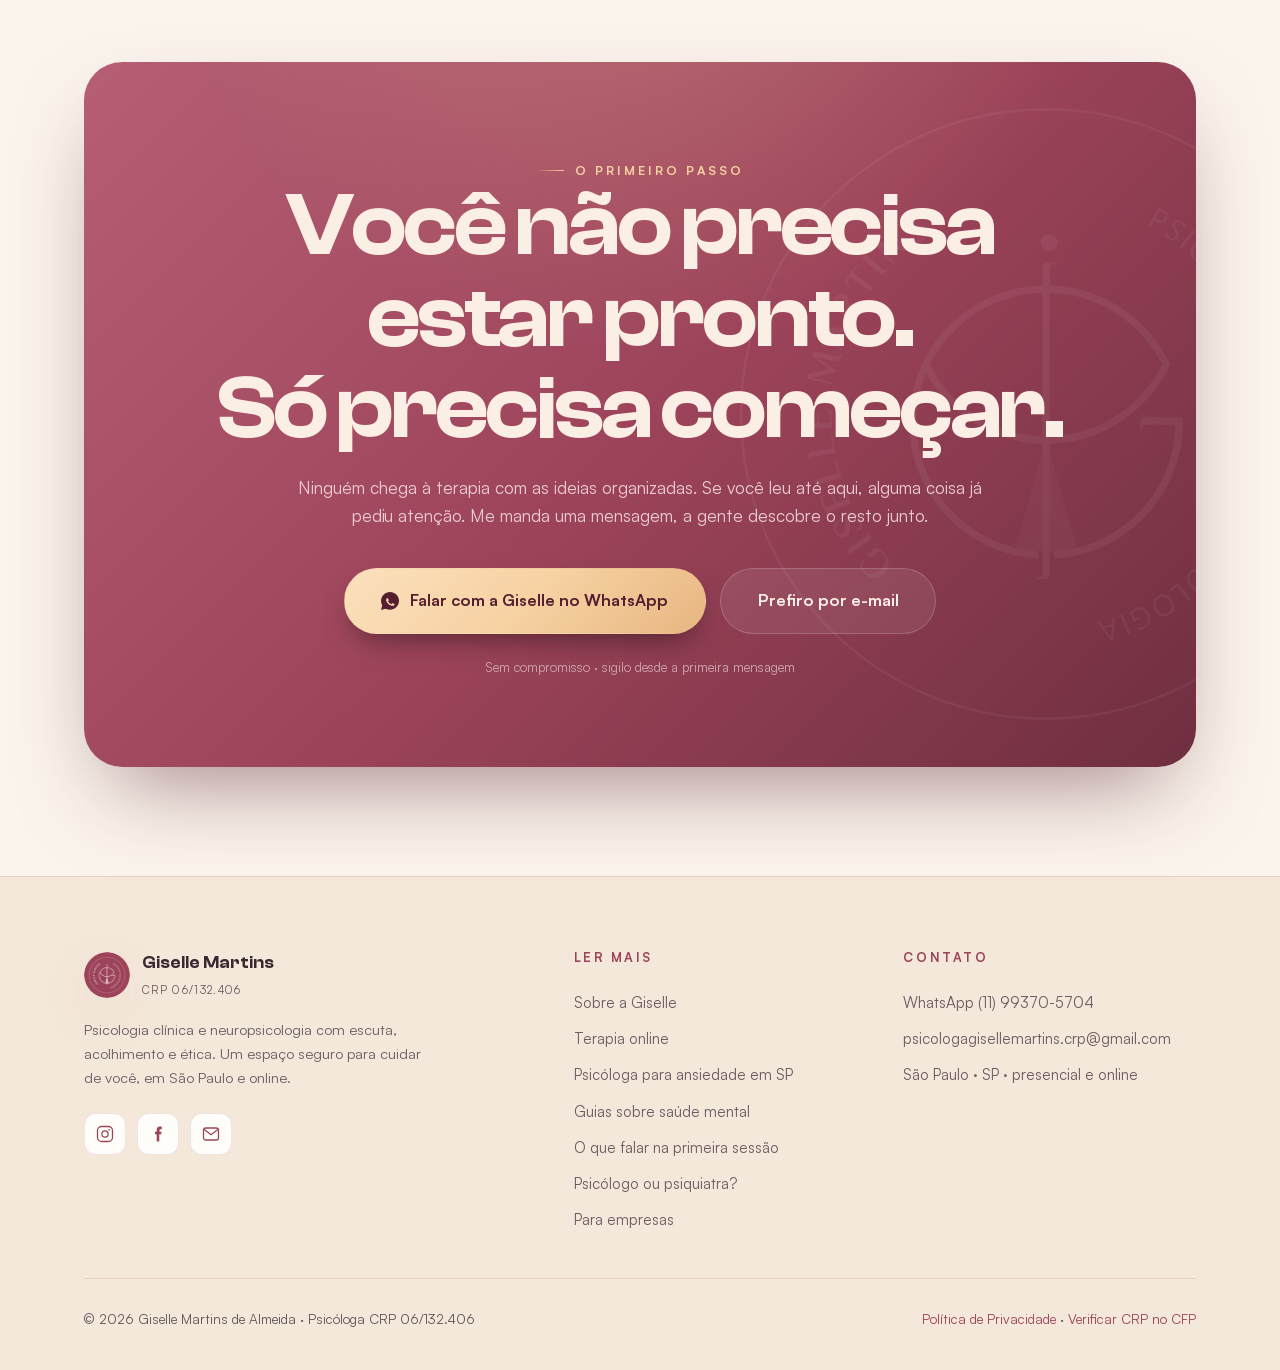
==== commit c88126fc: "Embute o CSS no HTML e tira a ultima requisicao do caminho critico O main.css era o unico recurso qu" ====
--- a/index.html
+++ b/index.html
@@ -51,7 +51,667 @@
 
   <link rel="preload" href="assets/fonts/clash-display-600.woff2" as="font" type="font/woff2" crossorigin />
   <link rel="preload" href="assets/fonts/satoshi-400.woff2" as="font" type="font/woff2" crossorigin />
-  <link rel="stylesheet" href="assets/css/main.css" />
+  <!-- css:inline: main.css --><style>
+@font-face {
+  font-family: 'Clash Display';
+  src: url('/assets/fonts/clash-display-500.woff2') format('woff2');
+  font-weight: 500; font-style: normal; font-display: swap;
+}
+@font-face {
+  font-family: 'Clash Display';
+  src: url('/assets/fonts/clash-display-600.woff2') format('woff2');
+  font-weight: 600; font-style: normal; font-display: swap;
+}
+@font-face {
+  font-family: 'Satoshi';
+  src: url('/assets/fonts/satoshi-400.woff2') format('woff2');
+  font-weight: 400; font-style: normal; font-display: swap;
+}
+@font-face {
+  font-family: 'Satoshi';
+  src: url('/assets/fonts/satoshi-500.woff2') format('woff2');
+  font-weight: 500; font-style: normal; font-display: swap;
+}
+@font-face {
+  font-family: 'Satoshi';
+  src: url('/assets/fonts/satoshi-700.woff2') format('woff2');
+  font-weight: 700; font-style: normal; font-display: swap;
+}
+:root {
+  --wine: #9c4359;
+  --wine-700: #883a4d;
+  --wine-800: #6f2f40;
+  --wine-900: #561f30;
+  --wine-soft: #b65f74;
+  --mauve: #bc8693;
+  --mauve-200: #e3c8cf;
+  --gold: #f7d2a3;
+  --gold-deep: #e7b681;
+  --cream: #fbf4ec;
+  --cream-2: #f4e8da;
+  --ivory: #fffdfa;
+  --sand: #efe2d2;
+  --ink: #3a2730;
+  --ink-2: #5e4a52;
+  --txt: #5e4a52;
+  --txt-strong: #3a2730;
+  --txt-soft: #6f5b63;
+  --txt-faint: #655259;
+  --on-wine: #fbeee4;
+  --on-wine-soft: #ecccd2;
+  --on-wine-faint: #cfa6af;
+  --glass: rgba(255, 255, 255, 0.55);
+  --glass-strong: rgba(255, 255, 255, 0.8);
+  --card: var(--ivory);
+  --line: rgba(156, 67, 89, 0.14);
+  --line-strong: rgba(156, 67, 89, 0.3);
+  --w-glass: rgba(255, 255, 255, 0.08);
+  --w-glass-strong: rgba(255, 255, 255, 0.14);
+  --w-line: rgba(255, 255, 255, 0.18);
+  --w-line-strong: rgba(247, 210, 163, 0.45);
+  --glass-border: var(--line);
+  --glass-border-strong: var(--line-strong);
+  --grad-wine: linear-gradient(135deg, #b65f74 0%, #9c4359 52%, #6f2f40 100%);
+  --grad-gold: linear-gradient(135deg, #fbe0bd, #f7d2a3 50%, #e7b681 100%);
+  --grad-text: linear-gradient(120deg, #fbe6cc 0%, #f7d2a3 50%, #e7b681 100%);
+  --shadow-sm: 0 2px 12px rgba(86, 31, 48, 0.08);
+  --shadow-md: 0 18px 50px -16px rgba(86, 31, 48, 0.22);
+  --shadow-lg: 0 40px 90px -24px rgba(86, 31, 48, 0.32);
+  --glow-wine: 0 18px 50px -16px rgba(156, 67, 89, 0.5);
+  --maxw: 1240px;
+  --pad: clamp(1.25rem, 5vw, 6rem);
+  --radius: 26px;
+  --radius-lg: 38px;
+  --radius-sm: 14px;
+  --sec-top: clamp(3.5rem, 7vw, 6.5rem);
+  --sec-bottom: clamp(4.25rem, 8.5vw, 8rem);
+  --bar-h: 5.25rem;
+  --z-float: 700;
+  --z-bar: 750;
+  --z-menu: 790;
+  --z-nav: 800;
+  --ease: cubic-bezier(0.22, 1, 0.36, 1);
+  --ease-out: cubic-bezier(0.3, 0, 0.2, 1);
+  --t-hover: 160ms;
+  --t-state: 240ms;
+  --ease-soft: cubic-bezier(0.16, 1, 0.3, 1);
+  --font-display: 'Clash Display', 'Satoshi', system-ui, sans-serif;
+  --font-body: 'Satoshi', system-ui, -apple-system, sans-serif;
+}
+*, *::before, *::after { box-sizing: border-box; margin: 0; padding: 0; }
+html { -webkit-text-size-adjust: 100%; }
+:target, section[id], main[id] { scroll-margin-top: 88px; }
+body {
+  font-family: var(--font-body);
+  background: var(--cream);
+  color: var(--txt);
+  line-height: 1.65;
+  font-weight: 400;
+  overflow-x: hidden;
+  -webkit-font-smoothing: antialiased;
+  text-rendering: optimizeLegibility;
+  position: relative;
+}
+img { max-width: 100%; display: block; height: auto; }
+a { color: inherit; text-decoration: none; }
+ul { list-style: none; }
+button { font-family: inherit; cursor: pointer; }
+::selection { background: rgba(188, 134, 147, 0.4); color: var(--wine-900); }
+.wrap { width: 100%; max-width: var(--maxw); margin-inline: auto; padding-inline: var(--pad); }
+section { position: relative; }
+.skip-link {
+  position: absolute; left: 1rem; top: -100px; z-index: 1000;
+  padding: .8rem 1.3rem; border-radius: 100px;
+  background: var(--wine); color: var(--on-wine); font-weight: 600; font-size: .9rem;
+  transition: top .25s var(--ease);
+}
+.skip-link:focus-visible { top: 1rem; }
+h1, h2, h3, h4 {
+  font-family: var(--font-display); font-weight: 600; line-height: 1.05;
+  letter-spacing: -0.015em; color: var(--txt-strong);
+  text-wrap: balance;
+}
+p { text-wrap: pretty; }
+.eyebrow {
+  font-family: var(--font-body); font-size: 0.78rem; font-weight: 600;
+  letter-spacing: 0.24em; text-transform: uppercase; color: var(--wine);
+  display: inline-flex; align-items: center; gap: 0.7rem;
+}
+.eyebrow::before { content: ''; width: 28px; height: 1px; background: linear-gradient(90deg, transparent, var(--wine)); }
+.display-1 { font-size: clamp(2.6rem, 7.5vw, 5.6rem); font-weight: 600; letter-spacing: -0.035em; line-height: 1.02; }
+.display-2 { font-size: clamp(2rem, 4.4vw, 3.4rem); letter-spacing: -0.025em; line-height: 1.08; }
+.lead { font-size: clamp(1.02rem, 1.35vw, 1.2rem); color: var(--txt-soft); font-weight: 400; max-width: 58ch; line-height: 1.62; }
+.grad-text { background: var(--grad-text); -webkit-background-clip: text; background-clip: text; -webkit-text-fill-color: transparent; color: transparent; }
+.italic-serif { font-style: italic; }
+.section-head { max-width: 700px; margin-bottom: clamp(2.2rem, 4.5vw, 3.4rem); }
+.section-head h2 { margin: 1rem 0 .9rem; }
+.section-head .lead { max-width: 54ch; }
+.ambient {
+  position: fixed; inset: 0; z-index: -2; overflow: hidden; pointer-events: none;
+  transform: translateZ(0);
+  contain: paint;
+  background:
+    radial-gradient(1100px 760px at 80% -10%, rgba(188, 134, 147, 0.22), transparent 60%),
+    radial-gradient(900px 680px at 5% 105%, rgba(247, 210, 163, 0.2), transparent 60%),
+    var(--cream);
+}
+.orb { position: absolute; border-radius: 50%; opacity: 0.5; will-change: transform; }
+.orb--1 { width: 44vw; height: 44vw; left: -8vw; top: -6vw; background: radial-gradient(circle at 30% 30%, var(--mauve), transparent 70%); animation: drift1 24s var(--ease-soft) infinite alternate; }
+.orb--2 { width: 36vw; height: 36vw; right: -6vw; top: 30vh; background: radial-gradient(circle at 60% 40%, var(--gold), transparent 70%); opacity: 0.35; animation: drift2 28s var(--ease-soft) infinite alternate; }
+.orb--3 { width: 32vw; height: 32vw; left: 30vw; bottom: -12vw; background: radial-gradient(circle at 50% 50%, var(--wine-soft), transparent 70%); opacity: 0.22; animation: drift3 32s var(--ease-soft) infinite alternate; }
+@keyframes drift1 { to { transform: translate3d(8vw, 6vh, 0) scale(1.12); } }
+@keyframes drift2 { to { transform: translate3d(-7vw, -5vh, 0) scale(1.1); } }
+@keyframes drift3 { to { transform: translate3d(5vw, -8vh, 0) scale(1.18); } }
+.grain {
+  position: fixed; inset: 0; z-index: -1; pointer-events: none; opacity: 0.04;
+  transform: translateZ(0);
+  background-image: url("data:image/svg+xml,%3Csvg viewBox='0 0 200 200' xmlns='http://www.w3.org/2000/svg'%3E%3Cfilter id='n'%3E%3CfeTurbulence type='fractalNoise' baseFrequency='0.85' numOctaves='3' stitchTiles='stitch'/%3E%3C/filter%3E%3Crect width='100%25' height='100%25' filter='url(/assets/css/%23n)'/%3E%3C/svg%3E");
+}
+.nav {
+  position: fixed; top: 0; left: 0; right: 0; z-index: 800;
+  transform: translateZ(0);
+  display: flex; align-items: center; justify-content: space-between;
+  padding: 1.4rem var(--pad);
+  transition: padding var(--t-state) var(--ease-out), background var(--t-state), border-color var(--t-state), box-shadow var(--t-state);
+  border-bottom: 1px solid transparent;
+}
+.nav.scrolled {
+  padding-block: 0.8rem;
+  background: rgba(251, 244, 236, 0.96);
+  border-bottom: 1px solid var(--line); box-shadow: var(--shadow-sm);
+}
+.brand { display: flex; align-items: center; gap: 0.75rem; }
+.brand__logo { width: 46px; height: 46px; border-radius: 50%; object-fit: cover; box-shadow: var(--glow-wine); }
+.brand__name { font-family: var(--font-display); font-weight: 600; font-size: 1.05rem; line-height: 1.05; color: var(--txt-strong); transition: color var(--t-state); }
+.brand__crp { font-size: 0.64rem; letter-spacing: 0.18em; color: var(--txt-soft); text-transform: uppercase; transition: color var(--t-state); }
+.nav__links { display: flex; align-items: center; gap: 0.35rem; }
+.nav__link { position: relative; padding: 0.6rem 1rem; font-size: 0.92rem; font-weight: 500; color: var(--txt-soft); transition: color .35s; }
+.nav__link::after { content: ''; position: absolute; left: 1rem; right: 1rem; bottom: 0.35rem; height: 1px; background: var(--wine); transform: scaleX(0); transform-origin: left; transition: transform var(--t-state) var(--ease-out); }
+.nav__link:hover { color: var(--wine); }
+.nav__link:hover::after { transform: scaleX(1); }
+.nav__cta { display: inline-flex; }
+.nav__burger { display: none; flex-direction: column; gap: 5px; background: none; border: 0; padding: 8px; }
+.nav__burger span { width: 24px; height: 2px; background: var(--wine); border-radius: 2px; transition: var(--t-state) var(--ease-out); }
+.mobile-menu {
+  position: fixed; inset: 0; z-index: 790;
+  background: rgba(111, 47, 64, 0.985);
+  display: flex; flex-direction: column; justify-content: center; align-items: center; gap: 0.5rem;
+  opacity: 0; visibility: hidden; transition: opacity var(--t-state) var(--ease-out), visibility var(--t-state);
+}
+.mobile-menu.open { opacity: 1; visibility: visible; }
+.mobile-menu a { font-family: var(--font-display); font-size: clamp(1.6rem, 6.2vw, 2.2rem); color: var(--on-wine); padding: 0.35rem; transition: color .3s; }
+.mobile-menu a:hover { color: var(--gold); }
+.mobile-menu__cta {
+  margin-top: 1.2rem; padding: .85rem 1.8rem !important; border-radius: 100px;
+  background: var(--gold); color: var(--wine-900) !important;
+  font-size: 1.15rem !important; font-weight: 600;
+}
+body.menu-open { overflow: hidden; }
+.btn {
+  position: relative; display: inline-flex; align-items: center; gap: 0.65rem;
+  padding: 1rem 1.9rem; border-radius: 100px; font-weight: 600; font-size: 0.96rem;
+  border: 1px solid transparent; overflow: hidden; isolation: isolate;
+  transition: transform var(--t-hover) var(--ease-out), box-shadow var(--t-hover) var(--ease-out), color var(--t-hover) var(--ease-out), background var(--t-hover) var(--ease-out), border-color var(--t-hover) var(--ease-out);
+}
+.btn svg { width: 18px; height: 18px; }
+.btn--primary { background: var(--wine); color: var(--on-wine); box-shadow: var(--glow-wine); }
+.btn--primary::before { content: ''; position: absolute; inset: 0; z-index: -1; background: var(--grad-wine); opacity: 0; transition: opacity var(--t-hover) var(--ease-out); }
+.btn--primary:hover { transform: translateY(-3px); box-shadow: 0 22px 50px -14px rgba(156,67,89,0.65); }
+.btn--primary:hover::before { opacity: 1; }
+.btn:active { transform: translateY(0) scale(.985); transition-duration: .08s; }
+.btn--ghost { background: transparent; color: var(--wine); border-color: var(--line-strong); }
+.btn--ghost:hover { border-color: var(--wine); background: rgba(156,67,89,0.06); transform: translateY(-3px); }
+.btn--lg { padding: 1.15rem 2.3rem; font-size: 1.02rem; }
+.link-arrow { display: inline-flex; align-items: center; gap: 0.5rem; color: var(--wine); font-weight: 600; }
+.link-arrow svg { width: 16px; transition: transform .35s var(--ease); }
+.link-arrow:hover svg { transform: translateX(5px); }
+.hero {
+  min-height: 100svh; display: flex; align-items: center;
+  padding-top: 6.5rem; padding-bottom: 2.5rem; overflow: hidden;
+  background: linear-gradient(180deg, #fdf8f2 0%, var(--cream) 55%, #f6ebdf 100%);
+  color: var(--ink);
+}
+.hero::before {
+  content: ''; position: absolute; right: -8%; top: 50%; translate: 0 -50%;
+  width: 60vw; height: 60vw; max-width: 760px; max-height: 760px; z-index: 0; opacity: 0.05;
+  background: url('/assets/img/gm-simbolo-wine.png') center/contain no-repeat;
+}
+.hero::after {
+  content: ''; position: absolute; inset: 0; z-index: 0; pointer-events: none;
+  background: radial-gradient(900px 520px at 72% -5%, rgba(188,134,147,0.22), transparent 60%);
+}
+.hero h1, .hero h2 { color: var(--ink); }
+.hero .grad-text { display: inline-block; padding-right: 0.14em; margin-right: -0.06em; background: linear-gradient(120deg, var(--wine), var(--mauve)); -webkit-background-clip: text; background-clip: text; -webkit-text-fill-color: transparent; color: transparent; }
+.hero .lead { color: var(--txt-soft); }
+.hero__grid { position: relative; z-index: 2; display: grid; grid-template-columns: 1.1fr 0.9fr; gap: clamp(2rem, 4.5vw, 4.5rem); align-items: center; width: 100%; }
+.hero__content { position: relative; z-index: 2; }
+.hero h1 { margin: 0.7rem 0 0.9rem; font-size: clamp(2.05rem, 3.9vw, 3.35rem); letter-spacing: -0.03em; line-height: 1.04; }
+.hero .lead { font-size: clamp(1rem, 1.2vw, 1.1rem); max-width: 50ch; }
+.hero .lead b { display: block; margin-top: .7rem; color: var(--txt-strong); font-weight: 500; }
+.hero h1 .line { display: block; overflow: hidden; padding-bottom: 0.08em; }
+.hero h1 .line > span { display: block; transform: translateY(110%); animation: heroLine 1.1s var(--ease) forwards; }
+.hero h1 .line:nth-child(2) > span { animation-delay: .12s; }
+.hero h1 .line:nth-child(3) > span { animation-delay: .24s; }
+@keyframes heroLine { to { transform: translateY(0); } }
+.hero__intro { opacity: 0; animation: fadeUp 1s var(--ease) .5s forwards; }
+.hero__actions { display: flex; flex-wrap: wrap; gap: .8rem; margin-top: 1.2rem; opacity: 0; animation: fadeUp 1s var(--ease) .65s forwards; }
+.hero__micro { margin-top: .75rem; font-size: .82rem; line-height: 1.55; color: var(--txt-soft); opacity: 0; animation: fadeUp 1s var(--ease) .8s forwards; }
+.hero__id { display: none; align-items: center; gap: .8rem; opacity: 0; animation: fadeUp 1s var(--ease) .35s forwards; }
+.hero__id img { width: 58px; height: 58px; border-radius: 50%; object-fit: cover; object-position: center 18%; border: 2px solid var(--ivory); box-shadow: var(--shadow-md); flex-shrink: 0; }
+.hero__id b { display: block; font-family: var(--font-display); font-size: 1.05rem; font-weight: 600; color: var(--txt-strong); line-height: 1.2; }
+.hero__id span { font-size: .78rem; letter-spacing: .1em; text-transform: uppercase; color: var(--wine); }
+@keyframes fadeUp { from { opacity: 0; transform: translateY(24px); } to { opacity: 1; transform: none; } }
+.hero__portrait { position: relative; z-index: 1; opacity: 0; animation: fadeUp 1.2s var(--ease) .4s forwards; }
+.portrait-card {
+  position: relative; border-radius: var(--radius-lg); overflow: hidden;
+  border: 1px solid var(--line-strong); box-shadow: var(--shadow-lg);
+  background: var(--ivory); animation: floaty 7s var(--ease-soft) infinite alternate;
+}
+.portrait-card img { width: 100%; aspect-ratio: 4/5; object-fit: cover; object-position: center 18%; }
+.portrait-card::after { content: ''; position: absolute; inset: 0; background: linear-gradient(180deg, rgba(86,31,48,0.05) 0%, transparent 32%, transparent 56%, rgba(86,31,48,0.62)); }
+.portrait-badge {
+  position: absolute; right: 1rem; bottom: 1rem; z-index: 4;
+  display: flex; align-items: center; gap: 0.6rem; padding: 0.65rem 0.95rem; border-radius: 100px;
+  background: rgba(255,255,255,0.94); border: 1px solid rgba(255,255,255,0.6); max-width: calc(100% - 2rem); box-shadow: var(--shadow-sm);
+}
+.portrait-badge i { width: 9px; height: 9px; border-radius: 50%; background: #3fae6b; box-shadow: 0 0 12px #6fd49a; flex-shrink: 0; animation: pulse 2s infinite; }
+.portrait-badge span { font-size: 0.78rem; color: var(--wine-900); font-weight: 500; line-height: 1.25; }
+@keyframes pulse { 0%,100%{opacity:1;} 50%{opacity:.35;} }
+@keyframes floaty { to { transform: translateY(-12px); } }
+.hero__chip {
+  position: absolute; z-index: 4; padding: 0.6rem 0.95rem; border-radius: 14px;
+  background: rgba(255,255,255,0.93);
+  border: 1px solid var(--line-strong); font-size: 0.8rem; color: var(--ink); box-shadow: var(--shadow-md); white-space: nowrap;
+}
+.hero__chip--2 { top: 1rem; right: 1rem; left: auto; bottom: auto; animation: floaty 6s var(--ease-soft) .6s infinite alternate-reverse; }
+.hero__chip b { color: var(--wine); }
+.scroll-hint { position: absolute; left: 50%; bottom: 2rem; translate: -50% 0; z-index: 3; display: flex; flex-direction: column; align-items: center; gap: 0.6rem; font-size: 0.68rem; letter-spacing: 0.3em; text-transform: uppercase; color: var(--txt-faint); opacity: 0; animation: fadeUp 1s 1.1s forwards; }
+.scroll-hint i { width: 1px; height: 46px; background: linear-gradient(var(--wine), transparent); position: relative; overflow: hidden; }
+.scroll-hint i::after { content:''; position:absolute; top:-50%; left:0; width:100%; height:50%; background:var(--wine); animation: scrollDot 1.8s var(--ease) infinite; }
+@keyframes scrollDot { to { top: 100%; } }
+.reveal { opacity: 0; transform: translateY(40px); transition: opacity 1s var(--ease), transform 1s var(--ease); }
+.reveal.in { opacity: 1; transform: none; }
+.reveal[data-delay="1"] { transition-delay: .1s; }
+.reveal[data-delay="2"] { transition-delay: .2s; }
+.reveal[data-delay="3"] { transition-delay: .3s; }
+.reveal[data-delay="4"] { transition-delay: .4s; }
+.section-pad { padding-block: var(--sec-top) var(--sec-bottom); }
+.section--tint {
+  background: linear-gradient(180deg, transparent, rgba(239,226,210,.55) 12%, rgba(239,226,210,.55) 88%, transparent);
+}
+.about__grid { display: grid; grid-template-columns: 0.9fr 1.1fr; gap: clamp(2.5rem, 6vw, 5.5rem); align-items: center; }
+.about__media { position: relative; }
+.about__photo { border-radius: var(--radius-lg); overflow: hidden; border: 1px solid var(--line); box-shadow: var(--shadow-lg); }
+.about__photo img { width: 100%; aspect-ratio: 4/5; object-fit: cover; transition: transform 1.2s var(--ease); }
+.about__media:hover .about__photo img { transform: scale(1.05); }
+.about__quote {
+  position: absolute; right: -1.5rem; bottom: -1.5rem; max-width: 280px; padding: 1.4rem 1.6rem; border-radius: 22px;
+  background: var(--wine); color: var(--on-wine); box-shadow: var(--glow-wine);
+}
+.about__quote p { font-family: var(--font-display); font-style: italic; font-size: 1rem; color: var(--on-wine); line-height: 1.4; }
+.about__quote cite { display: block; margin-top: 0.7rem; font-size: 0.78rem; color: var(--gold); font-style: normal; }
+.about__text p { color: var(--txt); margin-bottom: 1.2rem; }
+.about__text p strong { color: var(--txt-strong); font-weight: 600; }
+.credentials { display: grid; gap: 0.2rem; margin: 2rem 0; }
+.credential { display: flex; gap: 0.9rem; align-items: flex-start; padding: 0.9rem 0; border-top: 1px solid var(--line); }
+.credential svg { width: 22px; height: 22px; color: var(--wine); flex-shrink: 0; margin-top: 2px; }
+.credential b { color: var(--txt-strong); font-weight: 600; display: block; }
+.credential span { font-size: 0.88rem; color: var(--txt-faint); }
+.space-text .lead { margin-bottom: 1.6rem; }
+.space-gallery { display: grid; grid-template-columns: 1fr 1fr; grid-template-rows: auto auto; gap: 1rem; width: 100%; max-width: 500px; margin-inline: auto; }
+.space-gallery figure { border-radius: var(--radius); overflow: hidden; border: 1px solid var(--line); box-shadow: var(--shadow-md); }
+.space-gallery figure img { width: 100%; height: 100%; object-fit: cover; transition: transform 1s var(--ease); }
+.space-gallery figure:hover img { transform: scale(1.06); }
+.space-gallery .g-main { grid-column: 1 / -1; aspect-ratio: 16/10; }
+.space-gallery .g-a, .space-gallery .g-b { aspect-ratio: 1/1; }
+.cta {
+  position: relative; border-radius: var(--radius-lg); overflow: hidden;
+  padding: clamp(3.2rem, 7vw, 5.8rem) clamp(1.5rem, 6vw, 5rem); text-align: center;
+  background: var(--grad-wine);
+  box-shadow: 0 40px 90px -30px rgba(86, 31, 48, 0.55);
+}
+.cta::before { content: ''; position: absolute; right: -6%; top: -40%; width: 55%; height: 180%; z-index: 0; opacity: 0.09; background: url('/assets/img/gm-simbolo-branco.webp') center/contain no-repeat; }
+.cta::after { content: ''; position: absolute; inset: 0; z-index: 0; pointer-events: none; background: radial-gradient(760px circle at 50% -25%, rgba(247,210,163,0.22), transparent 62%); }
+.cta > * { position: relative; z-index: 1; }
+.cta h2 { margin-bottom: 1.2rem; color: var(--on-wine); }
+.cta .eyebrow { justify-content: center; color: var(--gold); }
+.cta .eyebrow::before { background: linear-gradient(90deg, transparent, var(--gold)); }
+.cta .lead { margin: 0 auto; color: var(--on-wine-soft); }
+.cta__actions { display: flex; gap: .9rem; justify-content: center; flex-wrap: wrap; }
+.cta .hero__micro { color: var(--on-wine-faint); animation: none; opacity: 1; }
+.cta .btn--primary { background: var(--grad-gold); color: var(--wine-900); box-shadow: 0 18px 44px -14px rgba(0,0,0,.45); }
+.cta .btn--primary::before { display: none; }
+.cta .btn--primary:hover { box-shadow: 0 24px 54px -14px rgba(0,0,0,.55); }
+.cta .btn--ghost { background: rgba(255,255,255,0.08); color: var(--on-wine); border-color: var(--w-line); }
+.cta .btn--ghost:hover { background: rgba(255,255,255,0.16); border-color: var(--w-line-strong); }
+.footer { background: var(--cream-2); color: var(--txt-soft); border-top: 1px solid var(--line); padding-top: clamp(3rem, 6vw, 4.5rem); padding-bottom: 2.5rem; }
+.footer__grid { display: grid; grid-template-columns: 1.6fr 1fr 1.1fr; gap: 2rem clamp(2rem, 5vw, 4rem); margin-bottom: 2.5rem; }
+.footer .brand__name { color: var(--txt-strong); }
+.footer .brand__crp { color: var(--txt-faint); }
+.footer__brand p { color: var(--txt-soft); max-width: 34ch; margin-top: 1rem; font-size: 0.92rem; }
+.footer h4, .footer__col h2 { font-size: 0.8rem; letter-spacing: 0.2em; text-transform: uppercase; color: var(--wine); margin-bottom: 1.1rem; font-family: var(--font-body); font-weight: 600; line-height: 1.4; }
+.footer__col a, .footer__col p { display: block; color: var(--txt-soft); padding: 0.35rem 0; font-size: 0.95rem; transition: color .3s; }
+.footer__col a:hover { color: var(--wine); }
+.socials { display: flex; gap: 0.7rem; margin-top: 1.4rem; }
+.socials a { width: 42px; height: 42px; border-radius: 12px; display: grid; place-items: center; background: var(--ivory); border: 1px solid var(--line); color: var(--wine); transition: var(--t-hover) var(--ease-out); }
+.socials a:hover { background: var(--wine); border-color: var(--wine); color: var(--ivory); transform: translateY(-3px); }
+.socials svg { width: 18px; height: 18px; }
+.footer__bottom { display: flex; justify-content: space-between; align-items: center; gap: 1rem; flex-wrap: wrap; padding-top: 1.8rem; border-top: 1px solid var(--line); }
+.footer__bottom p { font-size: 0.84rem; color: var(--txt-faint); }
+.footer__bottom a { color: var(--wine); }
+.wa-float { position: fixed; right: 1.5rem; bottom: calc(1.5rem + env(safe-area-inset-bottom)); z-index: 700; width: 60px; height: 60px; border-radius: 50%; display: grid; place-items: center; background: #25D366; box-shadow: 0 12px 30px -8px rgba(37,211,102,0.6); transition: transform var(--t-hover) var(--ease-out); }
+.wa-float::before { content:''; position:absolute; inset:0; border-radius:50%; border:2px solid #25D366; animation: pulseRing 2.4s infinite; }
+.wa-float:hover { transform: scale(1.08); }
+.wa-float svg { width: 32px; height: 32px; fill: #fff; }
+@keyframes pulseRing { 0%{transform:scale(1);opacity:.7;} 100%{transform:scale(1.7);opacity:0;} }
+.mobile-cta {
+  position: fixed; left: 0; right: 0; bottom: 0; z-index: 750; display: none;
+  padding: .65rem 1rem calc(.65rem + env(safe-area-inset-bottom));
+  background: rgba(251, 244, 236, 0.97);
+  border-top: 1px solid var(--line); box-shadow: 0 -8px 30px -18px rgba(86, 31, 48, 0.4);
+}
+.mobile-cta .btn { width: 100%; justify-content: center; min-height: 52px; }
+@media (prefers-reduced-motion: reduce) {
+  *, *::before, *::after { animation-duration: .001ms !important; animation-iteration-count: 1 !important; transition-duration: .001ms !important; scroll-behavior: auto !important; }
+  .orb { animation: none; }
+}
+:focus-visible { outline: 2px solid var(--wine); outline-offset: 3px; border-radius: 4px; }
+.mobile-cta a:focus-visible { outline-offset: -3px; }
+.hero__assur { display: flex; flex-wrap: wrap; gap: 0.5rem; margin: 0.8rem 0; opacity: 0; animation: fadeUp 1s var(--ease) .75s forwards; }
+.hero__assur span { display: inline-flex; align-items: center; gap: 0.4rem; padding: 0.4rem 0.82rem; border-radius: 100px; background: rgba(255,255,255,0.6); border: 1px solid var(--line); font-size: 0.8rem; color: var(--ink); }
+.hero__assur svg { width: 15px; height: 15px; color: var(--wine); flex-shrink: 0; }
+.inline-cta {
+  display: flex; align-items: center; justify-content: space-between; gap: 1.5rem; flex-wrap: wrap;
+  margin-top: clamp(2rem, 4vw, 3rem); padding: 1.5rem 1.8rem; border-radius: var(--radius);
+  background: var(--ivory); border: 1px solid var(--line-strong); box-shadow: var(--shadow-sm);
+}
+.inline-cta p { margin: 0; max-width: 48ch; color: var(--txt-strong); font-weight: 500; font-size: 1.02rem; }
+.inline-cta .btn { flex-shrink: 0; }
+.inline-cta svg { width: 18px; height: 18px; }
+.practical { gap: 0.2rem clamp(1.5rem, 4vw, 3.5rem); }
+.proof-bar { border-block: 1px solid var(--line); background: rgba(255,255,255,.45); }
+.proof-bar .wrap { display: grid; grid-template-columns: repeat(4, minmax(0, 1fr)); gap: 1rem clamp(1.5rem, 4vw, 3.5rem); padding-block: clamp(1.5rem, 3vw, 2.2rem); }
+.proof {
+  display: grid; grid-template-columns: 22px 1fr; gap: 0 .8rem; align-items: center;
+  font-size: .88rem; color: var(--txt-soft); line-height: 1.4;
+}
+.proof svg { width: 22px; height: 22px; color: var(--wine); }
+.proof b { display: block; color: var(--txt-strong); font-weight: 600; font-size: .93rem; }
+.proof a { color: var(--wine); text-decoration: underline; text-underline-offset: 3px; }
+.needs { display: grid; grid-template-columns: repeat(2, minmax(0, 1fr)); gap: .2rem clamp(2rem, 5vw, 4rem); }
+.need {
+  display: grid; grid-template-columns: 42px 1fr; gap: 0 1rem; align-items: start;
+  padding: 1.3rem 0; border-top: 1px solid var(--line);
+  transition: border-color var(--t-state) var(--ease-out);
+}
+.need:hover { border-color: var(--line-strong); }
+.need__icon {
+  grid-row: span 2; width: 42px; height: 42px; border-radius: 12px;
+  display: grid; place-items: center; color: var(--wine);
+  background: linear-gradient(140deg, rgba(156,67,89,0.09), rgba(247,210,163,0.2));
+  transition: background var(--t-state) var(--ease-out), color var(--t-state) var(--ease-out);
+}
+.need:hover .need__icon { background: var(--wine); color: var(--gold); }
+.need__icon svg { width: 21px; height: 21px; }
+.need h3 { font-size: 1.02rem; margin: .1rem 0 .3rem; color: var(--ink); letter-spacing: -.01em; }
+.need p { font-size: 0.9rem; color: var(--txt-soft); line-height: 1.55; }
+.needs-note { margin-top: 2.2rem; display: flex; flex-wrap: wrap; align-items: center; gap: 0.6rem 1.2rem; color: var(--txt-soft); font-size: .94rem; }
+.needs-note .reads { display: inline-flex; flex-wrap: wrap; gap: 0.4rem 1rem; }
+.needs-note .reads a { color: var(--wine); font-weight: 500; }
+.needs-note .reads a:hover { text-decoration: underline; }
+.steps { display: grid; gap: 0; }
+.step { position: relative; padding: 0 0 1.7rem 3.3rem; }
+.step::before {
+  content: ''; position: absolute; left: 19px; top: 40px; bottom: 0; width: 1px;
+  background: var(--line-strong);
+}
+.step:last-child::before { background: linear-gradient(180deg, var(--line-strong), transparent); }
+.step:last-child { padding-bottom: 0; }
+.step__n {
+  position: absolute; left: 0; top: 0; margin: 0;
+  font-family: var(--font-display); font-size: .95rem; font-weight: 600; color: var(--on-wine);
+  display: grid; place-items: center; width: 40px; height: 40px; border-radius: 50%;
+  background: var(--wine); border: 4px solid var(--cream); box-shadow: var(--glow-wine);
+}
+.step h3 { font-size: 1.08rem; margin-bottom: 0.4rem; color: var(--ink); letter-spacing: -.01em; }
+.step p { font-size: 0.94rem; color: var(--txt-soft); }
+@media (min-width: 860px) {
+  .steps--row { grid-template-columns: repeat(4, 1fr); gap: clamp(1.2rem, 2.5vw, 2rem); }
+  .steps--row .step { padding: 3.4rem 0 0; }
+  .steps--row .step::before {
+    left: 0; right: calc(-1 * clamp(1.2rem, 2.5vw, 2rem)); top: 20px;
+    bottom: auto; width: auto; height: 1px;
+    background: var(--line-strong);
+  }
+  .steps--row .step:last-child::before { right: 0; background: linear-gradient(90deg, var(--line-strong), transparent); }
+  .steps--row .step p { max-width: 34ch; }
+}
+.process-grid { display: grid; grid-template-columns: 1.05fr 0.95fr; gap: clamp(2rem, 5vw, 4rem); align-items: center; margin-top: clamp(2.5rem, 5vw, 4rem); }
+.trust { display: grid; grid-template-columns: repeat(2, minmax(0, 1fr)); gap: 0.2rem clamp(1.5rem, 4vw, 3.5rem); }
+.trust__item { display: grid; grid-template-columns: 24px 1fr; gap: 0 .85rem; align-items: start; padding: 1.05rem 0; border-top: 1px solid var(--line); }
+.trust__item svg { grid-row: span 2; width: 22px; height: 22px; color: var(--wine); margin-top: 3px; }
+.trust__item b { color: var(--txt-strong); font-weight: 600; display: block; margin-bottom: .12rem; }
+.trust__item span { font-size: 0.89rem; color: var(--txt-soft); line-height: 1.55; }
+.trust__item--key { border-top-color: var(--line-strong); }
+.trust__item--key b { color: var(--wine); }
+.faq { display: grid; gap: 0.9rem; max-width: 840px; margin-inline: auto; }
+.faq details { background: var(--card); border: 1px solid var(--line); border-radius: 18px; padding: 0 1.5rem; box-shadow: var(--shadow-sm); transition: border-color var(--t-state) var(--ease-out), box-shadow var(--t-state) var(--ease-out); }
+.faq details[open] { border-color: var(--line-strong); box-shadow: var(--shadow-md); }
+.faq summary { list-style: none; cursor: pointer; padding: 1.25rem 0; font-family: var(--font-display); font-weight: 500; font-size: 1.08rem; color: var(--ink); display: flex; justify-content: space-between; gap: 1.2rem; align-items: center; }
+.faq summary::-webkit-details-marker { display: none; }
+.faq summary::after { content: '+'; font-family: var(--font-body); font-size: 1.6rem; line-height: 1; color: var(--wine); transition: transform var(--t-state) var(--ease-out); }
+.faq details[open] summary::after { transform: rotate(45deg); }
+.faq__a { padding: 0 0 1.4rem; color: var(--txt-soft); font-size: 0.98rem; line-height: 1.75; max-width: 64ch; }
+@media (hover: none) { .faq summary { cursor: pointer; } }
+@media (max-width: 1024px) {
+  .process-grid { grid-template-columns: 1fr; }
+  .trust { grid-template-columns: 1fr; }
+}
+.section-head--center { text-align: center; margin-inline: auto; }
+.section-head--center .eyebrow { justify-content: center; }
+.section-head--center .lead { margin-inline: auto; }
+.h-md { font-family: var(--font-display); font-size: clamp(1.6rem, 2.8vw, 2.1rem); letter-spacing: -.02em; line-height: 1.12; margin-bottom: .9rem; color: var(--txt-strong); }
+.link-inline { color: var(--wine); text-decoration: underline; text-underline-offset: 3px; text-decoration-thickness: 1px; }
+.link-inline:hover { text-decoration-thickness: 2px; }
+.space-text__note { margin-top: 1.4rem; padding-top: 1.1rem; border-top: 1px solid var(--line); font-size: .86rem; color: var(--txt-faint); letter-spacing: .02em; }
+.fibers {
+  position: absolute; inset: 0; z-index: 0; width: 100%; height: 100%;
+  pointer-events: none; opacity: 0;
+  transition: opacity 1.2s var(--ease);
+  mask-image: radial-gradient(120% 100% at 70% 40%, #000 25%, transparent 78%);
+}
+.fibers.on { opacity: .34; }
+@media (prefers-reduced-motion: reduce) { .fibers { display: none; } }
+.glow-card {
+  --edge-proximity: 0;
+  --cursor-angle: 45deg;
+  --edge-sens: 28;
+  position: relative; isolation: isolate;
+  transform: translate3d(0, 0, .01px);
+}
+.glow-card::after {
+  content: ''; position: absolute; inset: -1px; border-radius: inherit;
+  pointer-events: none; z-index: 2;
+  border: 1px solid transparent;
+  background:
+    conic-gradient(from 210deg, var(--wine), var(--gold-deep) 30%, var(--mauve) 55%, var(--wine) 80%, var(--wine))
+    border-box;
+  -webkit-mask:
+    linear-gradient(#000 0 0) padding-box exclude,
+    linear-gradient(#000 0 0) border-box;
+  mask:
+    linear-gradient(#000 0 0) padding-box,
+    linear-gradient(#000 0 0) border-box;
+  mask-composite: exclude;
+  -webkit-mask-composite: xor;
+  opacity: calc((var(--edge-proximity) - var(--edge-sens)) / (100 - var(--edge-sens)));
+  transition: opacity .3s ease-out;
+}
+.glow-card::before {
+  content: ''; position: absolute; inset: -14px; border-radius: inherit;
+  pointer-events: none; z-index: -1;
+  box-shadow: 0 0 24px 2px rgba(156, 67, 89, .28), 0 0 60px 6px rgba(231, 182, 129, .18);
+  -webkit-mask-image: conic-gradient(from var(--cursor-angle) at center, #000 3%, transparent 12%, transparent 88%, #000 97%);
+  mask-image: conic-gradient(from var(--cursor-angle) at center, #000 3%, transparent 12%, transparent 88%, #000 97%);
+  opacity: calc((var(--edge-proximity) - var(--edge-sens)) / (100 - var(--edge-sens)));
+  transition: opacity .35s ease-out;
+}
+@media (hover: none) { .glow-card::before, .glow-card::after { display: none; } }
+.dock {
+  position: fixed; left: 50%; bottom: 1.25rem; translate: -50% 0; z-index: var(--z-bar);
+  display: none; align-items: flex-end; gap: .45rem;
+  padding: .5rem .6rem; border-radius: 20px;
+  background: rgba(251, 244, 236, .92);
+  border: 1px solid var(--line-strong); box-shadow: var(--shadow-md);
+  opacity: 0; transform: translateY(14px); pointer-events: none;
+  transition: opacity var(--t-state) var(--ease-out), transform var(--t-state) var(--ease-out);
+}
+.dock.on { opacity: 1; transform: none; pointer-events: auto; }
+@media (min-width: 900px) and (hover: hover) { .dock { display: flex; } }
+.dock__item {
+  --s: 44px;
+  position: relative; flex: 0 0 auto;
+  width: var(--s); height: var(--s); border-radius: 13px;
+  display: grid; place-items: center;
+  background: var(--ivory); border: 1px solid var(--line); color: var(--wine);
+  transition: background .3s, color .3s, border-color .3s;
+}
+.dock__item svg { width: 45%; height: 45%; }
+.dock__item:hover { background: var(--wine); border-color: var(--wine); color: var(--gold); }
+.dock__item--cta { background: var(--wine); border-color: var(--wine); color: var(--on-wine); box-shadow: var(--glow-wine); }
+.dock__item--cta:hover { background: var(--wine-800); color: var(--gold); }
+.dock__item[aria-current="true"] { border-color: var(--wine); box-shadow: inset 0 0 0 1px var(--wine); }
+.dock__label {
+  position: absolute; bottom: calc(100% + 10px); left: 50%; translate: -50% 4px;
+  padding: .3rem .65rem; border-radius: 8px; white-space: nowrap;
+  background: var(--wine-900); color: var(--on-wine); font-size: .76rem; font-weight: 500;
+  opacity: 0; pointer-events: none; transition: opacity .2s, translate .2s var(--ease);
+}
+.dock__item:hover .dock__label, .dock__item:focus-visible .dock__label { opacity: 1; translate: -50% 0; }
+@media (prefers-reduced-motion: reduce) { .dock__item { --s: 44px !important; } }
+@media (min-width: 900px) and (hover: hover) { .wa-float { display: none; } }
+.hero__actions .btn--lg { padding-inline: 1.9rem; }
+@media (min-width: 1025px) { .hero__grid { grid-template-columns: 1.16fr 0.84fr; } }
+.hero::before { display: none; }
+.scroll-hint { display: none; }
+@media (min-width: 721px) {
+  .hero__assur { gap: .45rem; }
+  .hero__assur span { padding: .38rem .78rem; font-size: .79rem; }
+}
+@media (max-width: 720px) {
+  .hero__actions .btn--lg { padding: 1rem 1.2rem; font-size: .97rem; }
+  .cta__actions .btn--lg { padding: 1rem 1.2rem; font-size: .97rem; }
+}
+@media (max-width: 1024px) {
+  .hero__grid { grid-template-columns: 1fr; gap: 2.5rem; }
+  .hero__portrait { max-width: 400px; margin-inline: auto; }
+  .about__grid { grid-template-columns: 1fr; }
+  .about__media { max-width: 460px; margin-bottom: 1.5rem; }
+  .footer__grid { grid-template-columns: 1fr 1fr; }
+  .proof-bar .wrap { grid-template-columns: repeat(2, minmax(0, 1fr)); }
+}
+@media (max-width: 860px) {
+  .practical { grid-template-columns: repeat(2, minmax(0, 1fr)); }
+}
+@media (max-width: 720px) {
+  :root { --radius: 20px; --radius-lg: 26px; --radius-sm: 12px; }
+  .nav__burger.active span:nth-child(1) { transform: translateY(7px) rotate(45deg); }
+  .nav__burger.active span:nth-child(2) { opacity: 0; }
+  .nav__burger.active span:nth-child(3) { transform: translateY(-7px) rotate(-45deg); }
+  .footer__grid { grid-template-columns: 1fr; gap: 2.2rem; }
+  .about__quote { position: static; margin-top: 1rem; max-width: none; }
+  .scroll-hint { display: none; }
+  .mobile-menu { justify-content: flex-start; padding: 6rem 1.5rem 3rem; overflow-y: auto; }
+  .hero { padding-top: 4.75rem; padding-bottom: 2.5rem; min-height: 0; }
+  .hero__portrait { display: none; }
+  .hero__id { display: flex; }
+  .hero .eyebrow { display: none; }
+  .nav .brand > span { display: none; }
+  .hero h1 { font-size: clamp(2rem, 8.4vw, 2.5rem); margin: .85rem 0 .7rem; }
+  .hero .lead { font-size: .98rem; }
+  .hero .lead b { margin-top: .55rem; }
+  .hero__assur { gap: .4rem; margin: 1rem 0 0; }
+  .hero__assur span { font-size: .75rem; padding: .34rem .68rem; }
+  .hero__actions { flex-direction: column; gap: .6rem; margin-top: 1.1rem; }
+  .hero__actions .btn { width: 100%; justify-content: center; }
+  .mobile-cta { display: block; }
+  .wa-float { display: none; }
+  body { padding-bottom: calc(var(--bar-h) + env(safe-area-inset-bottom)); }
+  .inline-cta { flex-direction: column; align-items: stretch; text-align: left; padding: 1.4rem 1.3rem; gap: 1.1rem; }
+  .inline-cta .btn { justify-content: center; }
+  .needs { grid-template-columns: 1fr; gap: 0; }
+  .need { grid-template-columns: 36px 1fr; gap: 0 .9rem; padding: 1rem 0; }
+  .need__icon { grid-row: span 2; width: 36px; height: 36px; border-radius: 10px; }
+  .need__icon svg { width: 19px; height: 19px; }
+  .need h3 { font-size: .97rem; margin: 0 0 .2rem; }
+  .need p { font-size: .87rem; }
+  .trust, .practical { grid-template-columns: 1fr; }
+  .proof-bar .wrap { grid-template-columns: 1fr; gap: .2rem; }
+  .proof { padding: .7rem 0; border-top: 1px solid var(--line); }
+  .proof-bar .proof:first-child { border-top: 0; }
+  .space-gallery { max-width: none; }
+  .cta__actions .btn { width: 100%; justify-content: center; }
+  .needs-note .reads a { display: inline-flex; align-items: center; min-height: 44px; }
+  .nav__burger { padding: 14px 10px; }
+  .footer__col a { padding: .72rem 0; }
+  .footer__bottom a { display: inline-block; padding: .85rem 0; }
+  .socials a { width: 46px; height: 46px; }
+}
+@media (min-width: 560px) and (max-width: 720px) {
+  .needs { grid-template-columns: repeat(2, minmax(0, 1fr)); gap: 0 2rem; }
+}
+.nav { gap: clamp(1.25rem, 3vw, 2.5rem); }
+.nav .brand { flex-shrink: 0; }
+.nav__cta { flex-shrink: 0; white-space: nowrap; }
+.nav__links { flex-shrink: 0; }
+.nav__link { padding: 0.6rem 0.7rem; white-space: nowrap; }
+.nav__link::after { left: 0.7rem; right: 0.7rem; }
+.cta__micro {
+  margin-top: 1.5rem; font-size: .82rem; line-height: 1.5;
+  color: var(--on-wine-faint);
+}
+.cta__actions { margin-top: 2.4rem; }
+.cta .btn--primary { box-shadow: 0 14px 30px -12px rgba(0, 0, 0, .5); }
+.cta .btn--primary:hover { box-shadow: 0 20px 40px -12px rgba(0, 0, 0, .55); }
+.cta::before { right: -14%; opacity: .055; }
+.glow-card::before, .glow-card::after { display: none; }
+.glow-card:hover::before, .glow-card:hover::after { display: block; }
+.orb { will-change: auto; }
+.about__media:hover .about__photo img { will-change: transform; }
+.fibers { image-rendering: auto; }
+@media (max-width: 1080px) {
+  .nav__links, .nav__cta { display: none; }
+  .nav__burger { display: flex; }
+}
+.hero { min-height: min(100svh, 860px); }
+.nav--compact .nav__links, .nav--compact .nav__cta { display: none; }
+.nav--compact .nav__burger { display: flex; }
+picture { display: contents; }
+@media (max-width: 720px) {
+  .hero h1,
+  .display-1,
+  .display-2,
+  .article-hero h1,
+  .prose h2 {
+    letter-spacing: -0.005em;
+    word-spacing: 0.08em;
+  }
+  .need h3, .step h3, .faq summary, .h-md, .trust__item b {
+    letter-spacing: 0;
+    word-spacing: 0.04em;
+  }
+}
+@media (min-width: 721px) and (max-width: 1024px) {
+  .hero h1, .display-1, .display-2 { letter-spacing: -0.015em; word-spacing: 0.03em; }
+}
+.brand__crp { font-size: 0.7rem; letter-spacing: 0.12em; }
+@media (max-width: 720px) {
+  .brand__crp { font-size: 0.76rem; letter-spacing: 0.08em; }
+}
+@media (max-width: 900px) {
+  .orb { animation: none; }
+}
+</style><!-- /css:inline -->
 
   <!-- TODO: CONFIRMAR COM GISELLE: assim que o endereço do consultório e os
        horários forem confirmados, preencher "streetAddress", "postalCode",
